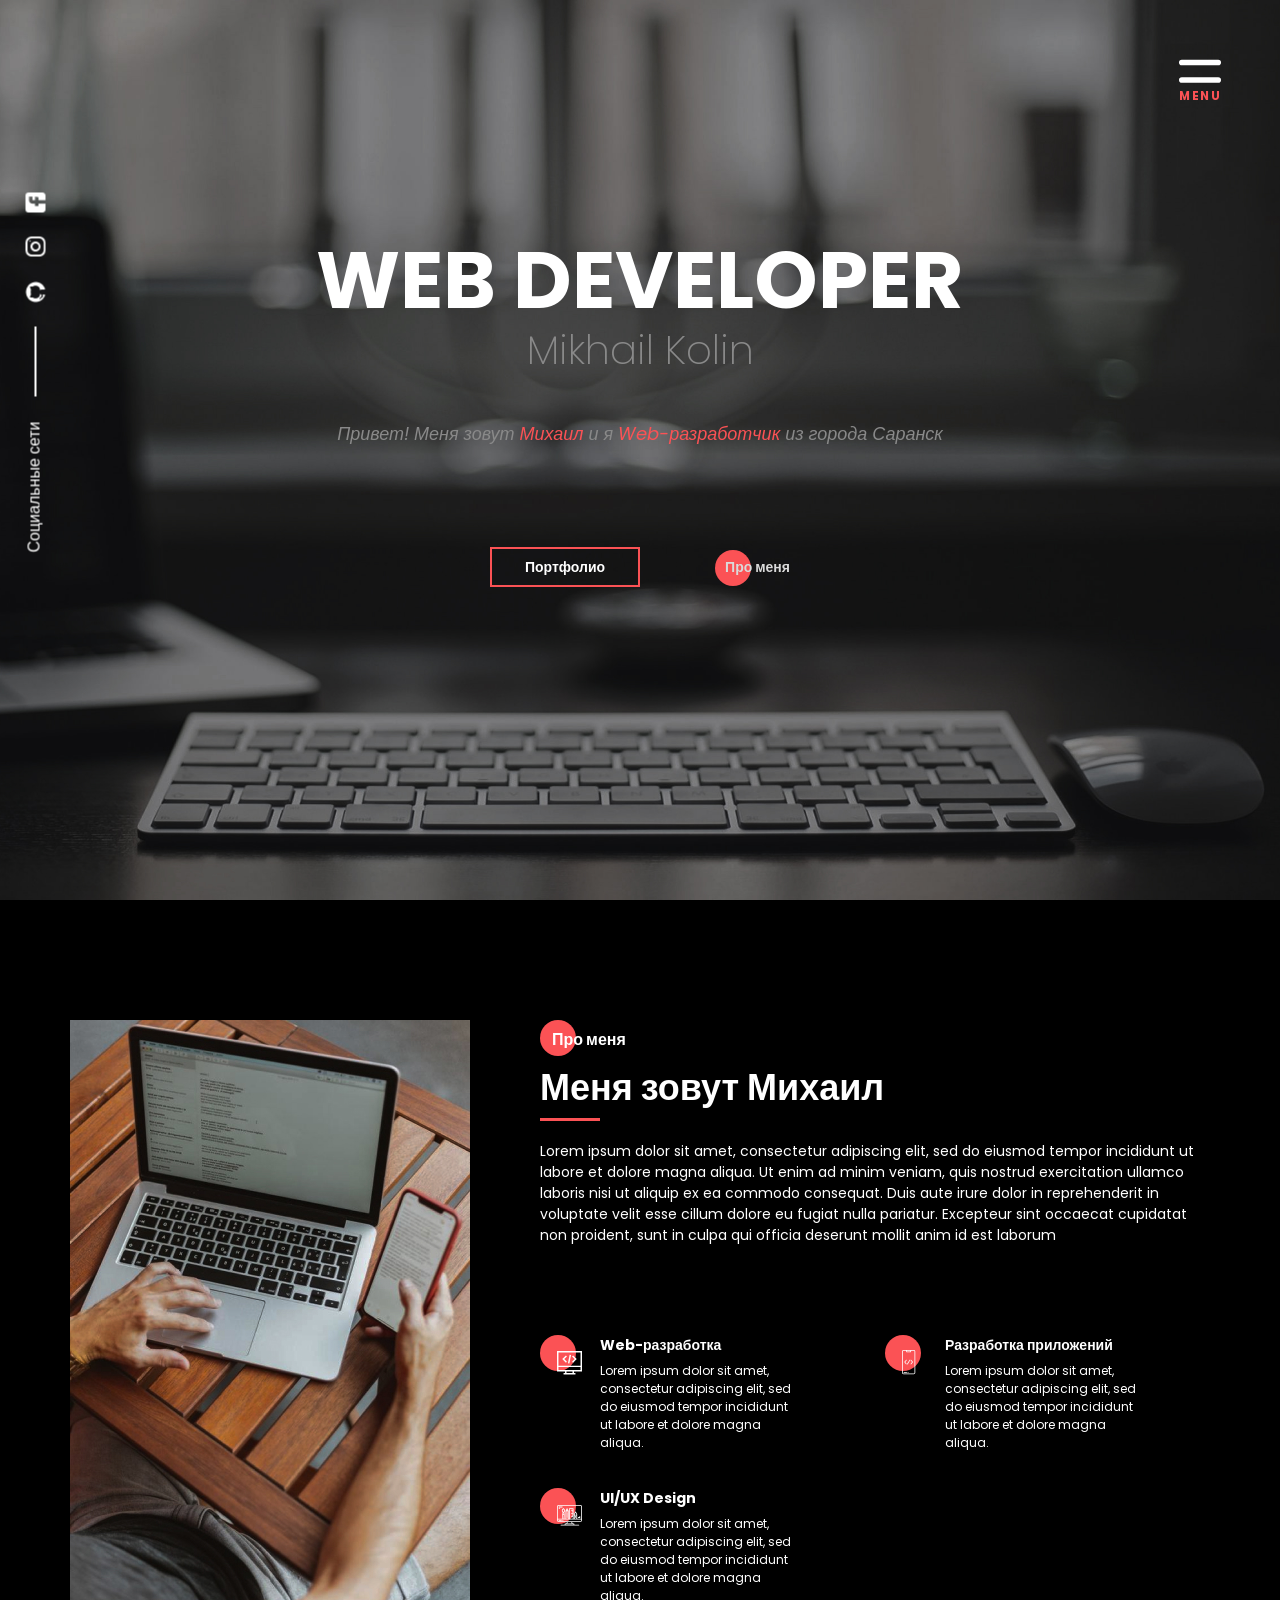
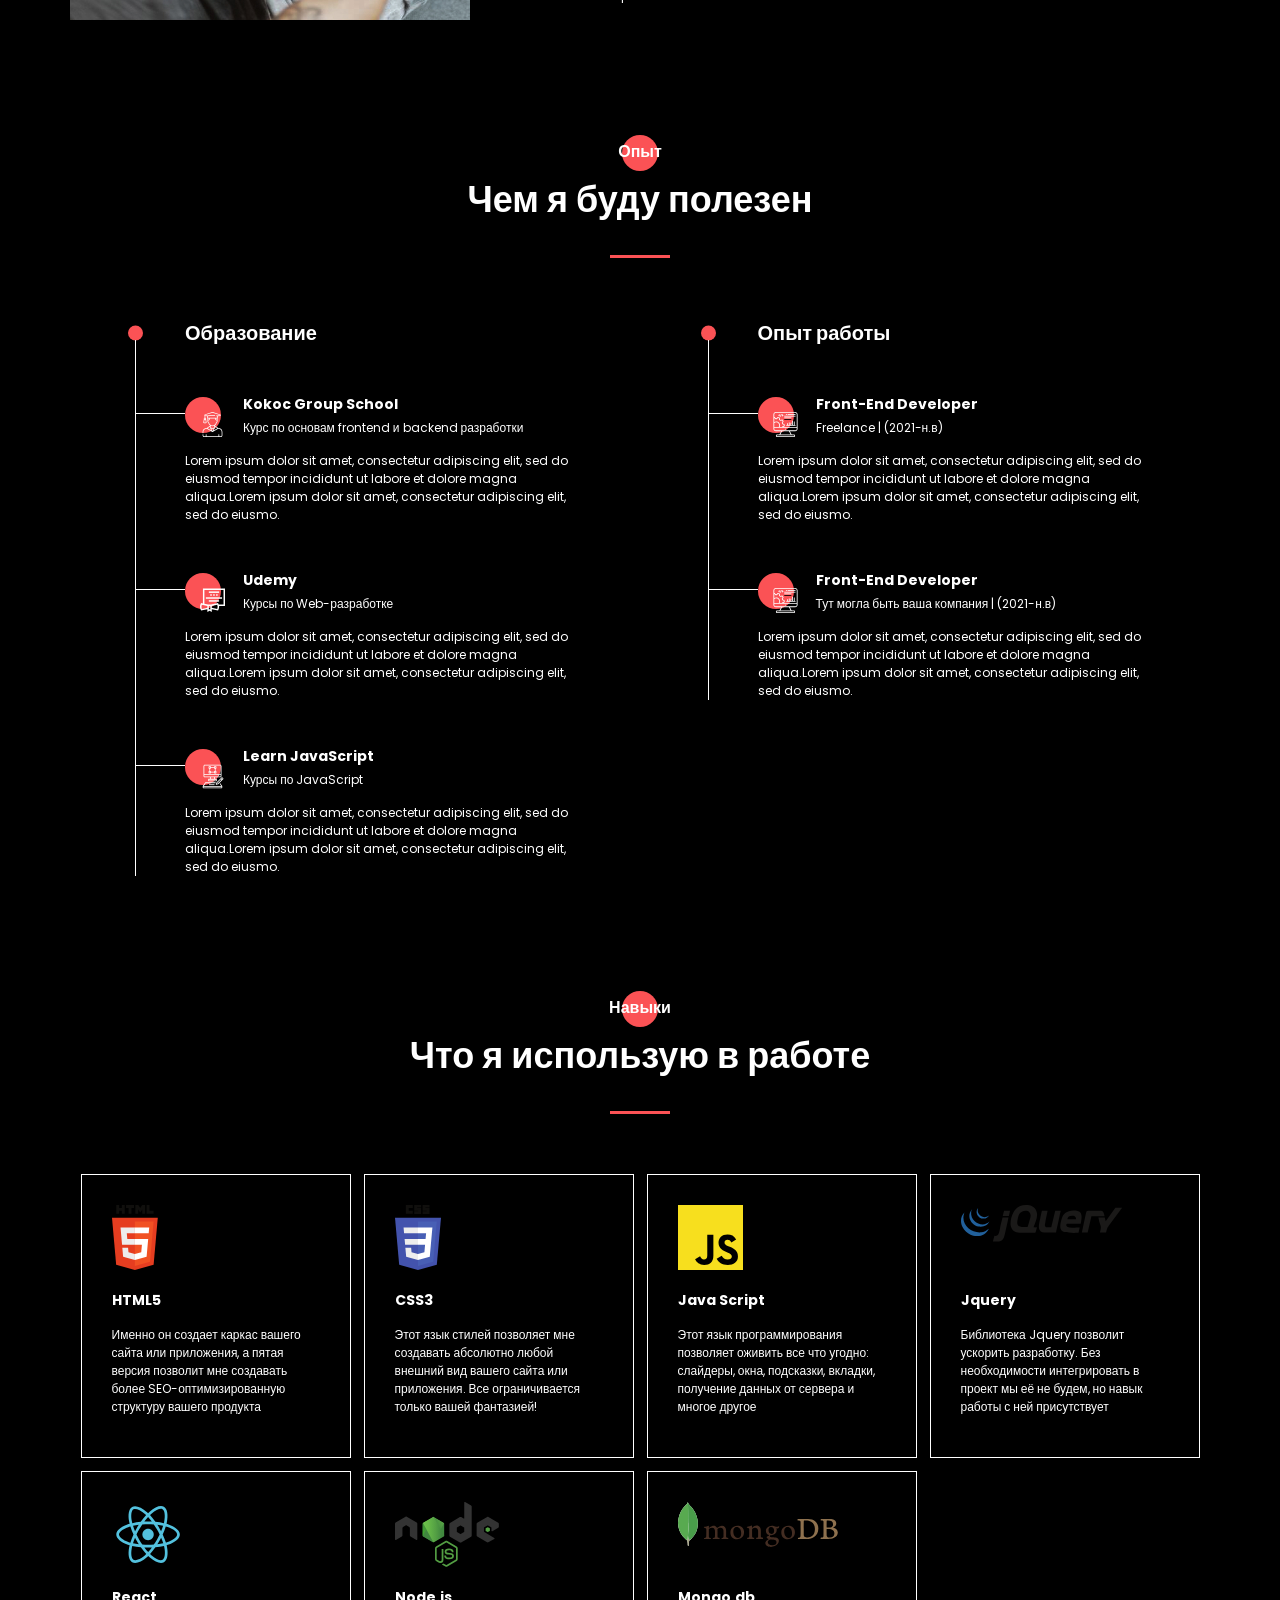
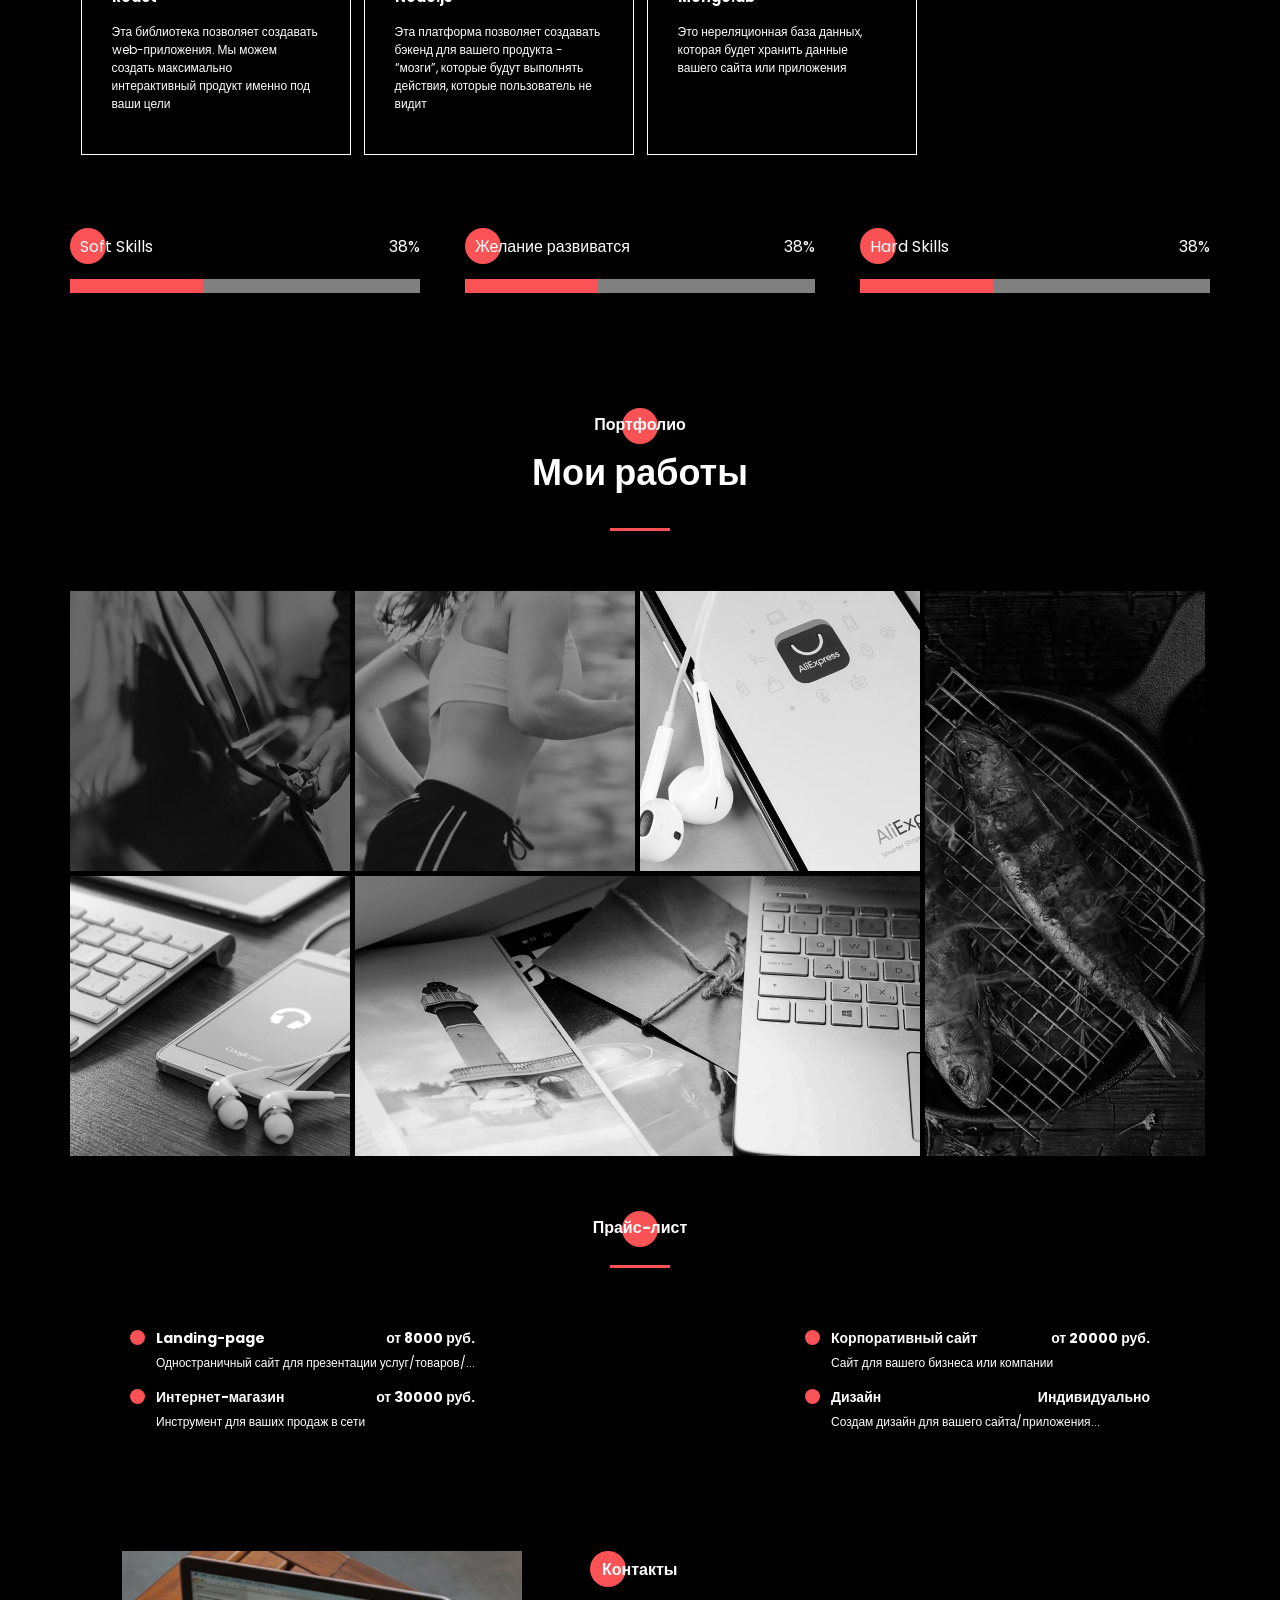
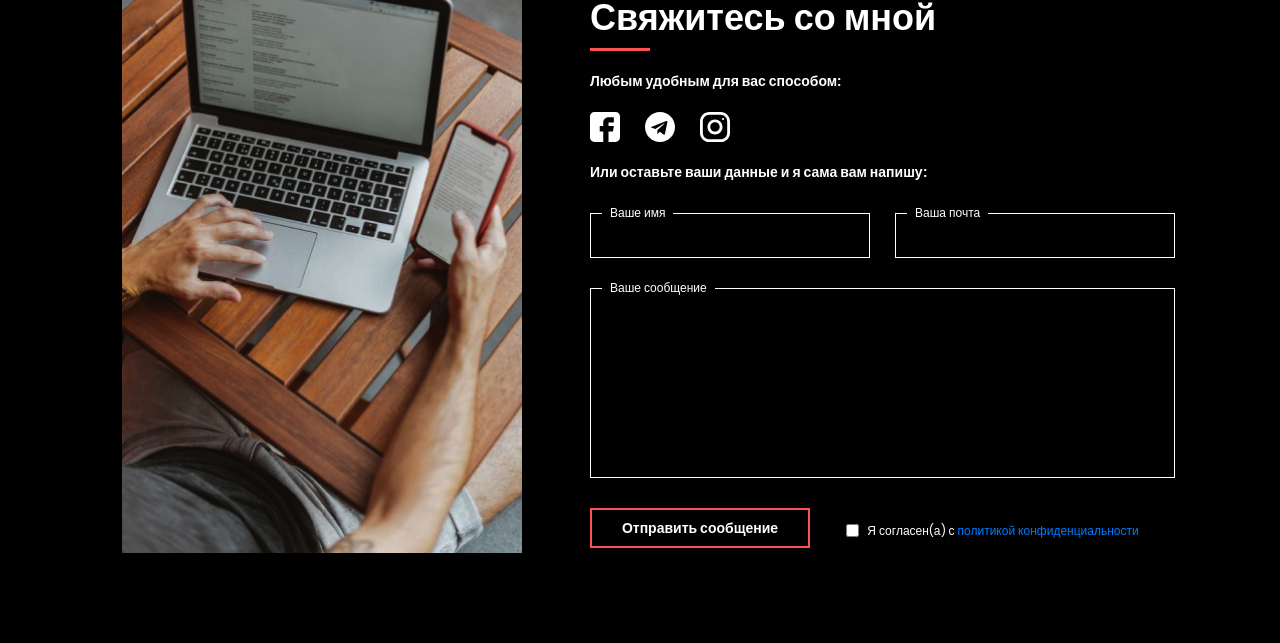
==== index.html @ 0ff0359b "Update index.html" ====
<!DOCTYPE html><html lang="ru"><head><meta charset="UTF-8"><meta name="viewport" content="width=device-width,initial-scale=1"><meta http-equiv="X-UA-Compatible" content="ie=edge"><title>Portfolio</title><meta name="title" content="Мое портфолио"><meta name="description" content="Здесь вы сможете ознакомиться с моими работами и узнать больше обо мне"><!-- Open Graph / Facebook --><meta property="og:type" content="website"><meta property="og:url" content="https://metatags.io/"><meta property="og:title" content="Мое портфолио"><meta property="og:description" content="Здесь вы сможете ознакомиться с моими работами и узнать больше обо мне"><meta property="og:image" content="https://metatags.io/assets/meta-tags-16a33a6a8531e519cc0936fbba0ad904e52d35f34a46c97a2c9f6f7dd7d336f2.png"><!-- Twitter --><meta property="twitter:card" content="summary_large_image"><meta property="twitter:url" content="https://metatags.io/"><meta property="twitter:title" content="Мое портфолио"><meta property="twitter:description" content="Здесь вы сможете ознакомиться с моими работами и узнать больше обо мне"><meta property="twitter:image" content="https://metatags.io/assets/meta-tags-16a33a6a8531e519cc0936fbba0ad904e52d35f34a46c97a2c9f6f7dd7d336f2.png"><!-- Favicon  --><link rel="apple-touch-icon" sizes="57x57" href="icons/favicon//apple-icon-57x57.png"><link rel="apple-touch-icon" sizes="60x60" href="icons/favicon//apple-icon-60x60.png"><link rel="apple-touch-icon" sizes="72x72" href="icons/favicon//apple-icon-72x72.png"><link rel="apple-touch-icon" sizes="76x76" href="icons/favicon//apple-icon-76x76.png"><link rel="apple-touch-icon" sizes="114x114" href="icons/favicon//apple-icon-114x114.png"><link rel="apple-touch-icon" sizes="120x120" href="icons/favicon//apple-icon-120x120.png"><link rel="apple-touch-icon" sizes="144x144" href="icons/favicon//apple-icon-144x144.png"><link rel="apple-touch-icon" sizes="152x152" href="icons/favicon//apple-icon-152x152.png"><link rel="apple-touch-icon" sizes="180x180" href="icons/favicon//apple-icon-180x180.png"><link rel="icon" type="image/png" sizes="192x192" href="icons/favicon//android-icon-192x192.png"><link rel="icon" type="image/png" sizes="32x32" href="icons/favicon//favicon-32x32.png"><link rel="icon" type="image/png" sizes="96x96" href="icons/favicon//favicon-96x96.png"><link rel="icon" type="image/png" sizes="16x16" href="icons/favicon//favicon-16x16.png"><link rel="manifest" href="icons/favicon//manifest.json"><meta name="msapplication-TileColor" content="#ffffff"><meta name="msapplication-TileImage" content="icons/favicon//ms-icon-144x144.png"><meta name="theme-color" content="#ffffff"><link rel="stylesheet" href="css/style.min.css"></head><body><aside class="sidepanel wow animate__animated animate__fadeIn"><div class="sidepanel__text">Социальные сети</div><div class="sidepanel__divider"></div><a target="_blank" href="https://github.com/mikloukho" class="sidepanel__link"><svg width="21" height="20" viewBox="0 0 21 20" fill="none" xmlns="http://www.w3.org/2000/svg"><path d="M10.5 0.499512C4.975 0.499512 0.5 4.86119 0.5 10.2406C0.5 14.5453 3.365 18.1957 7.3375 19.4827C7.8375 19.5744 8.02083 19.2729 8.02083 19.0143C8.02083 18.783 8.0125 18.1701 8.00833 17.358C5.22667 17.9454 4.64 16.0512 4.64 16.0512C4.185 14.9269 3.5275 14.6262 3.5275 14.6262C2.62167 14.0224 3.5975 14.0347 3.5975 14.0347C4.60167 14.1025 5.12917 15.0384 5.12917 15.0384C6.02083 16.5278 7.47 16.0975 8.04167 15.8488C8.13167 15.2185 8.38917 14.7898 8.675 14.5461C6.45417 14.3024 4.12 13.4648 4.12 9.73255C4.12 8.66939 4.5075 7.80036 5.14917 7.11885C5.03667 6.87268 4.69917 5.88221 5.23667 4.54067C5.23667 4.54067 6.07417 4.27963 7.98667 5.53939C8.78667 5.32296 9.63667 5.21557 10.4867 5.21062C11.3367 5.21557 12.1867 5.32296 12.9867 5.53939C14.8867 4.27963 15.7242 4.54067 15.7242 4.54067C16.2617 5.88221 15.9242 6.87268 15.8242 7.11885C16.4617 7.80036 16.8492 8.66939 16.8492 9.73255C16.8492 13.4747 14.5117 14.2983 12.2867 14.5378C12.6367 14.8303 12.9617 15.4275 12.9617 16.3403C12.9617 17.6439 12.9492 18.6913 12.9492 19.0077C12.9492 19.263 13.1242 19.5678 13.6367 19.4703C17.6375 18.1916 20.5 14.5386 20.5 10.2406C20.5 4.86119 16.0225 0.499512 10.5 0.499512Z" fill="#ffffff"/></svg> </a><a target="_blank" href="https://www.instagram.com/mikloukho/" class="sidepanel__link"><svg width="20" height="20" viewBox="0 0 20 20" fill="none" xmlns="http://www.w3.org/2000/svg"><path d="M13.75 0H6.25C2.79875 0 0 2.79875 0 6.25V13.75C0 17.2013 2.79875 20 6.25 20H13.75C17.2013 20 20 17.2013 20 13.75V6.25C20 2.79875 17.2013 0 13.75 0ZM18.125 13.75C18.125 16.1625 16.1625 18.125 13.75 18.125H6.25C3.8375 18.125 1.875 16.1625 1.875 13.75V6.25C1.875 3.8375 3.8375 1.875 6.25 1.875H13.75C16.1625 1.875 18.125 3.8375 18.125 6.25V13.75Z" fill="#ffffff"/><path d="M10 5C7.23875 5 5 7.23875 5 10C5 12.7613 7.23875 15 10 15C12.7613 15 15 12.7613 15 10C15 7.23875 12.7613 5 10 5ZM10 13.125C8.2775 13.125 6.875 11.7225 6.875 10C6.875 8.27625 8.2775 6.875 10 6.875C11.7225 6.875 13.125 8.27625 13.125 10C13.125 11.7225 11.7225 13.125 10 13.125Z" fill="#ffffff"/><path d="M15.375 5.29123C15.7429 5.29123 16.0412 4.99295 16.0412 4.62499C16.0412 4.25703 15.7429 3.95874 15.375 3.95874C15.007 3.95874 14.7087 4.25703 14.7087 4.62499C14.7087 4.99295 15.007 5.29123 15.375 5.29123Z" fill="#ffffff"/></svg> </a><a target="_blank" href="https://www.facebook.com/mikloukho/" class="sidepanel__link"><svg width="20" height="20" viewBox="0 0 20 20" fill="none" xmlns="http://www.w3.org/2000/svg"><path d="M17.0703 0H2.92969C1.31439 0 0 1.31439 0 2.92969V17.0703C0 18.6856 1.31439 20 2.92969 20H8.82812V12.9297H6.48438V9.41406H8.82812V7.03125C8.82812 5.09262 10.4051 3.51562 12.3438 3.51562H15.8984V7.03125H12.3438V9.41406H15.8984L15.3125 12.9297H12.3438V20H17.0703C18.6856 20 20 18.6856 20 17.0703V2.92969C20 1.31439 18.6856 0 17.0703 0Z" fill="#ffffff"/></svg></a></aside><aside class="menu"><div class="menu__block"><nav class="menu__list"><ul><li class="menu__item"><a href="#about" class="menu__link">ПРО МЕНЯ</a></li><li class="menu__item"><a href="#resume" class="menu__link">МОЙ ОПЫТ</a></li><li class="menu__item"><a href="#stack" class="menu__link">МОИ НАВЫКИ</a></li><li class="menu__item"><a href="#portfolio" class="menu__link">МОИ РАБОТЫ</a></li><li class="menu__item"><a href="#price" class="menu__link">ПРАЙС-ЛИСТ</a></li><li class="menu__item"><a href="#contacts" class="menu__link">КОНТАКТЫ</a></li></ul></nav><div class="menu__social"><a target="_blank" href="https://github.com/mikloukho"><svg width="20" height="19" viewBox="0 0 20 19" fill="none" xmlns="http://www.w3.org/2000/svg"><path d="M10 0C4.475 0 0 4.36167 0 9.74107C0 14.0457 2.865 17.6962 6.8375 18.9832C7.3375 19.0749 7.52083 18.7734 7.52083 18.5148C7.52083 18.2835 7.5125 17.6706 7.50833 16.8585C4.72667 17.4459 4.14 15.5517 4.14 15.5517C3.685 14.4274 3.0275 14.1267 3.0275 14.1267C2.12167 13.5228 3.0975 13.5352 3.0975 13.5352C4.10167 13.603 4.62917 14.5389 4.62917 14.5389C5.52083 16.0283 6.97 15.5979 7.54167 15.3493C7.63167 14.719 7.88917 14.2903 8.175 14.0466C5.95417 13.8029 3.62 12.9652 3.62 9.23304C3.62 8.16988 4.0075 7.30085 4.64917 6.61934C4.53667 6.37317 4.19917 5.3827 4.73667 4.04116C4.73667 4.04116 5.57417 3.78012 7.48667 5.03988C8.28667 4.82345 9.13667 4.71606 9.98667 4.7111C10.8367 4.71606 11.6867 4.82345 12.4867 5.03988C14.3867 3.78012 15.2242 4.04116 15.2242 4.04116C15.7617 5.3827 15.4242 6.37317 15.3242 6.61934C15.9617 7.30085 16.3492 8.16988 16.3492 9.23304C16.3492 12.9752 14.0117 13.7987 11.7867 14.0383C12.1367 14.3307 12.4617 14.928 12.4617 15.8408C12.4617 17.1444 12.4492 18.1918 12.4492 18.5082C12.4492 18.7635 12.6242 19.0683 13.1367 18.9708C17.1375 17.692 20 14.0391 20 9.74107C20 4.36167 15.5225 0 10 0Z" fill="#fff"/></svg> </a><a target="_blank" href="https://www.instagram.com/mikloukho/"><svg width="20" height="20" viewBox="0 0 20 20" fill="none" xmlns="http://www.w3.org/2000/svg"><path d="M13.7495 0L6.24951 0C2.79826 0 -0.000488281 2.79875 -0.000488281 6.25L-0.000488281 13.75C-0.000488281 17.2013 2.79826 20 6.24951 20L13.7495 20C17.2008 20 19.9995 17.2013 19.9995 13.75L19.9995 6.25C19.9995 2.79875 17.2008 0 13.7495 0ZM18.1245 13.75C18.1245 16.1625 16.162 18.125 13.7495 18.125L6.24951 18.125C3.83701 18.125 1.87451 16.1625 1.87451 13.75L1.87451 6.25C1.87451 3.8375 3.83701 1.875 6.24951 1.875L13.7495 1.875C16.162 1.875 18.1245 3.8375 18.1245 6.25L18.1245 13.75Z" fill="#fff"/><path d="M9.99951 5C7.23826 5 4.99951 7.23875 4.99951 10C4.99951 12.7613 7.23826 15 9.99951 15C12.7608 15 14.9995 12.7613 14.9995 10C14.9995 7.23875 12.7608 5 9.99951 5ZM9.99951 13.125C8.27701 13.125 6.87451 11.7225 6.87451 10C6.87451 8.27625 8.27701 6.875 9.99951 6.875C11.722 6.875 13.1245 8.27625 13.1245 10C13.1245 11.7225 11.722 13.125 9.99951 13.125Z" fill="#fff"/><path d="M15.3745 5.29123C15.7425 5.29123 16.0408 4.99295 16.0408 4.62499C16.0408 4.25703 15.7425 3.95874 15.3745 3.95874C15.0065 3.95874 14.7083 4.25703 14.7083 4.62499C14.7083 4.99295 15.0065 5.29123 15.3745 5.29123Z" fill="#fff"/></svg> </a><a target="_blank" href="https://www.facebook.com/mikloukho/"><svg width="20" height="20" viewBox="0 0 20 20" fill="none" xmlns="http://www.w3.org/2000/svg"><path d="M17.0698 0L2.9292 0C1.3139 0 -0.000488281 1.31439 -0.000488281 2.92969L-0.000488281 17.0703C-0.000488281 18.6856 1.3139 20 2.9292 20L8.82764 20L8.82764 12.9297L6.48389 12.9297L6.48389 9.41406L8.82764 9.41406L8.82764 7.03125C8.82764 5.09262 10.4046 3.51563 12.3433 3.51563L15.8979 3.51563L15.8979 7.03125L12.3433 7.03125L12.3433 9.41406L15.8979 9.41406L15.312 12.9297L12.3433 12.9297L12.3433 20L17.0698 20C18.6851 20 19.9995 18.6856 19.9995 17.0703L19.9995 2.92969C19.9995 1.31439 18.6851 0 17.0698 0Z" fill="#fff"/></svg></a></div></div><div class="menu__overlay"></div></aside><section class="intro"><div class="hamburger wow animate__animated animate__fadeIn"><div id="menu-btn"><span class="icon"></span> <span class="text">MENU</span></div></div><div class="container wow animate__animated animate__fadeIn"><h1 class="title title--fz80">WEB DEVELOPER</h1><h2 class="title title--fz40 intro__subtitle">Mikhail Kolin</h2><div class="intro__descr">Привет! Меня зовут <span>Михаил</span> и я <span>Web-разработчик</span> из города Саранск</div><div class="intro__buttons"><a href="#portfolio" class="intro__link btn">Портфолио</a> <a href="#about" class="intro__link link">Про меня</a></div></div></section><section id="about" class="about"><div class="container"><div class="about__wrapper"><div class="about__photo wow animate__animated animate__fadeInLeft"><img src="./img/main_photo.jpg" alt="photo"></div><div class="about__descr wow animate__animated animate__fadeInRight"><h2 class="title title--fz16 about__title">Про меня</h2><div class="title about__subtitle">Меня зовут Михаил</div><div class="divider"></div><p class="about__text">Lorem ipsum dolor sit amet, consectetur adipiscing elit, sed do eiusmod tempor incididunt ut labore et dolore magna aliqua. Ut enim ad minim veniam, quis nostrud exercitation ullamco laboris nisi ut aliquip ex ea commodo consequat. Duis aute irure dolor in reprehenderit in voluptate velit esse cillum dolore eu fugiat nulla pariatur. Excepteur sint occaecat cupidatat non proident, sunt in culpa qui officia deserunt mollit anim id est laborum</p></div><div class="about__skills wow animate__animated animate__fadeInRight"><div class="about__skills-item"><div class="about__skills-circle"><img src="./icons/about_me/web_development.svg" alt="web-dev"></div><div><div class="title title--fz14">Web-разработка</div><p class="about__skills-text">Lorem ipsum dolor sit amet, consectetur adipiscing elit, sed do eiusmod tempor incididunt ut labore et dolore magna aliqua.</p></div></div><div class="about__skills-item"><div class="about__skills-circle"><img src="./icons/about_me/mobile_dev.svg" alt="mobile-dev"></div><div><div class="title title--fz14">Разработка приложений</div><p class="about__skills-text">Lorem ipsum dolor sit amet, consectetur adipiscing elit, sed do eiusmod tempor incididunt ut labore et dolore magna aliqua.</p></div></div><div class="about__skills-item"><div class="about__skills-circle"><img src="./icons/about_me/design.svg" alt="design"></div><div><div class="title title--fz14">UI/UX Design</div><p class="about__skills-text">Lorem ipsum dolor sit amet, consectetur adipiscing elit, sed do eiusmod tempor incididunt ut labore et dolore magna aliqua.</p></div></div></div></div></div></section><section id="resume" class="resume"><div class="container"><h2 class="title title--fz16 title__section-title wow animate__animated animate__fadeInDown">Опыт</h2><div class="title title__section-subtitle wow animate__animated animate__fadeInDown">Чем я буду полезен</div><div class="divider wow animate__animated animate__fadeInDown"></div><div class="resume__wrapper"><div class="resume__row wow animate__animated animate__fadeInLeft"><h3 class="title title--fz20 resume__row-title">Образование</h3><ul class="resume__list"><li class="resume__unit"><div class="resume__item"><div class="resume__item-head"><div class="resume__item-icon"><img src="./icons/experience/university.svg" alt="university"></div><h4 class="title title--fz14">Kokoc Group School</h4><div class="resume__item-text">Курс по основам frontend и backend разработки</div></div><p class="resume__item-descr">Lorem ipsum dolor sit amet, consectetur adipiscing elit, sed do eiusmod tempor incididunt ut labore et dolore magna aliqua.Lorem ipsum dolor sit amet, consectetur adipiscing elit, sed do eiusmo.</p></div></li><li class="resume__unit"><div class="resume__item"><div class="resume__item-head"><div class="resume__item-icon"><img src="./icons/experience/courses.svg" alt="diplom"></div><h4 class="title title--fz14">Udemy</h4><div class="resume__item-text">Курсы по Web-разработке</div></div><p class="resume__item-descr">Lorem ipsum dolor sit amet, consectetur adipiscing elit, sed do eiusmod tempor incididunt ut labore et dolore magna aliqua.Lorem ipsum dolor sit amet, consectetur adipiscing elit, sed do eiusmo.</p></div></li><li class="resume__unit"><div class="resume__item"><div class="resume__item-head"><div class="resume__item-icon"><img src="./icons/experience/designer.svg" alt="pc"></div><h4 class="title title--fz14">Learn JavaScript</h4><div class="resume__item-text">Курсы по JavaScript</div></div><p class="resume__item-descr">Lorem ipsum dolor sit amet, consectetur adipiscing elit, sed do eiusmod tempor incididunt ut labore et dolore magna aliqua.Lorem ipsum dolor sit amet, consectetur adipiscing elit, sed do eiusmo.</p></div></li></ul></div><div class="resume__row wow animate__animated animate__fadeInRight"><h3 class="title title--fz20 resume__row-title">Опыт работы</h3><ul class="resume__list"><li class="resume__unit"><div class="resume__item"><div class="resume__item-head"><div class="resume__item-icon"><img src="./icons/experience/developer.svg" alt="developer"></div><h4 class="title title--fz14">Front-End Developer</h4><div class="resume__item-text">Freelance | (2021-н.в)</div></div><p class="resume__item-descr">Lorem ipsum dolor sit amet, consectetur adipiscing elit, sed do eiusmod tempor incididunt ut labore et dolore magna aliqua.Lorem ipsum dolor sit amet, consectetur adipiscing elit, sed do eiusmo.</p></div></li><li class="resume__unit"><div class="resume__item"><div class="resume__item-head"><div class="resume__item-icon"><img src="./icons/experience/developer.svg" alt="developer"></div><h4 class="title title--fz14">Front-End Developer</h4><div class="resume__item-text">Тут могла быть ваша компания | (2021-н.в)</div></div><p class="resume__item-descr">Lorem ipsum dolor sit amet, consectetur adipiscing elit, sed do eiusmod tempor incididunt ut labore et dolore magna aliqua.Lorem ipsum dolor sit amet, consectetur adipiscing elit, sed do eiusmo.</p></div></li></ul></div></div></div></section><section id="stack" class="stack"><div class="container"><h2 class="title title--fz16 title__section-title wow animate__animated animate__fadeInDown">Навыки</h2><div class="title title__section-subtitle wow animate__animated animate__fadeInDown">Что я использую в работе</div><div class="divider wow animate__animated animate__fadeInDown"></div><div class="stack__wrapper wow animate__animated animate__fadeInUp"><div class="stack__item"><div class="stack__img"><img src="./icons/skills/html5.svg" alt="" class="stack__pic"></div><h3 class="title title--fz14 stack__name">HTML5</h3><p class="stack__descr">Именно он создает каркас вашего сайта или приложения, а пятая версия позволит мне создавать более SEO-оптимизированную структуру вашего продукта</p></div><div class="stack__item"><div class="stack__img"><img src="./icons/skills/css3.svg" alt="" class="stack__pic"></div><h3 class="title title--fz14 stack__name">CSS3</h3><p class="stack__descr">Этот язык стилей позволяет мне создавать абсолютно любой внешний вид вашего сайта или приложения. Все ограничивается только вашей фантазией!</p></div><div class="stack__item"><div class="stack__img"><img src="./icons/skills/js.svg" alt="" class="stack__pic"></div><h3 class="title title--fz14 stack__name">Java Script</h3><p class="stack__descr">Этот язык программирования позволяет оживить все что угодно: слайдеры, окна, подсказки, вкладки, получение данных от сервера и многое другое</p></div><div class="stack__item"><div class="stack__img"><img src="./icons/skills/jquery.svg" alt="" class="stack__pic"></div><h3 class="title title--fz14 stack__name">Jquery</h3><p class="stack__descr">Библиотека Jquery позволит ускорить разработку. Без необходимости интегрировать в проект мы её не будем, но навык работы с ней присутствует</p></div><div class="stack__item"><div class="stack__img"><img src="./icons/skills/react.svg" alt="" class="stack__pic"></div><h3 class="title title--fz14 stack__name">React</h3><p class="stack__descr">Эта библиотека позволяет создавать web-приложения. Мы можем создать максимально интерактивный продукт именно под ваши цели</p></div><div class="stack__item"><div class="stack__img"><img src="./icons/skills/node.js.svg" alt="" class="stack__pic"></div><h3 class="title title--fz14 stack__name">Node.js</h3><p class="stack__descr">Эта платформа позволяет создавать бэкенд для вашего продукта - “мозги”, которые будут выполнять действия, которые пользователь не видит</p></div><div class="stack__item"><div class="stack__img"><img src="./icons/skills/mongo.db.svg" alt="" class="stack__pic"></div><h3 class="title title--fz14 stack__name">Mongo.db</h3><p class="stack__descr">Это нереляционная база данных, которая будет хранить данные вашего сайта или приложения</p></div></div><div class="stack__raiting wow animate__animated animate__fadeIn"><div class="stack__raiting-item"><div class="stack__raiting-name">Soft Skills</div><div class="stack__raiting-val" data-procent="80"></div><div class="stack__raiting-level"><div class="stack__raiting-progress"></div></div></div><div class="stack__raiting-item"><div class="stack__raiting-name">Желание развиватся</div><div class="stack__raiting-val" data-procent="100"></div><div class="stack__raiting-level"><div class="stack__raiting-progress"></div></div></div><div class="stack__raiting-item"><div class="stack__raiting-name">Hard Skills</div><div class="stack__raiting-val" data-procent="51"></div><div class="stack__raiting-level"><div class="stack__raiting-progress"></div></div></div></div></div></section><section id="portfolio" class="portfolio"><div class="container"><h2 class="title title--fz16 title__section-title wow animate__animated animate__fadeInDown">Портфолио</h2><div class="title title__section-subtitle wow animate__animated animate__fadeInDown">Мои работы</div><div class="divider wow animate__animated animate__fadeInDown"></div><div class="portfolio__wrapper wow animate__animated animate__fadeInUp"><a href="./works/Uber" target="_blank" class="portfolio__item"><img src="./img/works/uber.jpg" alt="uber" class="portfolio__pic"> </a><a href="./works/pulse" target="_blank" class="portfolio__item"><img src="./img/works/pulse.jpg" alt="pulse" class="portfolio__pic"> </a><a href="./works/provodnik" target="_blank" class="portfolio__item"><img src="./img/works/ali.jpg" alt="bread" class="portfolio__pic"> </a><a href="./works/Hungry" target="_blank" class="portfolio__item"><img src="./img/works/hunger.jpg" alt="plans" class="portfolio__pic"> </a><a href="#" target="_blank" class="portfolio__item"><img src="./img/works/ipad.jpg" alt="ipad" class="portfolio__pic"> </a><a href="#" target="_blank" class="portfolio__item"><img src="./img/works/mac.jpg" alt="mac" class="portfolio__pic"></a></div></div></section><section id="price" class="price"><div class="container"><h2 class="title title--fz16 title__section-title wow animate__animated animate__fadeInDown">Прайс-лист</h2><div class="divider wow animate__animated animate__fadeInDown"></div><div class="price__wrapper wow animate__animated animate__fadeInUp"><div class="price__item"><div class="price__name">Landing-page</div><div class="price__val">от 8000 руб.</div><div class="price__descr">Одностраничный сайт для презентации услуг/товаров/...</div></div><div class="price__item"><div class="price__name">Корпоративный сайт</div><div class="price__val">от 20000 руб.</div><div class="price__descr">Сайт для вашего бизнеса или компании</div></div><div class="price__item"><div class="price__name">Интернет-магазин</div><div class="price__val">от 30000 руб.</div><div class="price__descr">Инструмент для ваших продаж в сети</div></div><div class="price__item"><div class="price__name">Дизайн</div><div class="price__val">Индивидуально</div><div class="price__descr">Создам дизайн для вашего сайта/приложения...</div></div></div></div></section><section id="contacts" class="contacts"><div class="container"><div class="contacts__wrapper"><div class="contacts__photo wow animate__animated animate__fadeInLeft"><img src="./img/main_photo.jpg" alt="photo" class="contacts__pic"></div><div class="contacts__content wow animate__animated animate__fadeInRight"><h2 class="title title--fz16 contacts__title">Контакты</h2><div class="title contacts__subtitle">Свяжитесь со мной</div><div class="divider"></div><div class="title title--fz14 contacts__text">Любым удобным для вас способом:</div><div class="contacts__social"><a target="_blank" href="https://www.facebook.com/mikloukho/" class="contacts__link"><img src="./icons/social/facebook.svg" alt="Facebook"></a><a href="t.me/mikloukho" class="contacts__link"><img src="./icons/social/telegram.svg" alt="Telegram"></a><a target="_blank" href="https://www.instagram.com/mikloukho/" class="contacts__link"><img src="./icons/social/instagram.svg" alt="Instagram"></a></div><div class="title title--fz14 contacts__text">Или оставьте ваши данные и я сама вам напишу:</div><form action="#" class="contacts__form"><label for="name" class="contacts__input"><span class="contacts__descr">Ваше имя</span> <input required autocomplete="off" id="name" name="name" type="text"></label> <label for="email" class="contacts__input"><span class="contacts__descr">Ваша почта</span> <input required autocomplete="off" id="email" name="email" type="email"></label> <label for="message" class="contacts__input"><span class="contacts__descr">Ваше сообщение</span> <textarea autocomplete="off" id="message" name="message"></textarea></label><div class="contacts__triggers"><button class="btn btn--long">Отправить сообщение</button><div class="contacts__policy"><label for="checkbox"><input required id="checkbox" name="checkbox" type="checkbox"> <span>Я согласен(а) с <a href="./policy.html">политикой конфиденциальности</a></span></label></div></div></form></div></div></div></section><script src="js/wow.min.js"></script><script src="js/script.js"></script></body></html>
---- css/style.min.css ----
@charset "UTF-8";/*!
 * Bootstrap Reboot v4.3.1 (https://getbootstrap.com/)
 * Copyright 2011-2019 The Bootstrap Authors
 * Copyright 2011-2019 Twitter, Inc.
 * Licensed under MIT (https://github.com/twbs/bootstrap/blob/master/LICENSE)
 * Forked from Normalize.css, licensed MIT (https://github.com/necolas/normalize.css/blob/master/LICENSE.md)
 */@import url(https://fonts.googleapis.com/css2?family=Poppins:wght@100;500;700&display=swap);/*!
 * animate.css - https://animate.style/
 * Version - 4.1.1
 * Licensed under the MIT license - https://opensource.org/licenses/MIT
 *
 * Copyright (c) 2021 Animate.css
 */:root{--animate-duration:1s;--animate-delay:1s;--animate-repeat:1}.animate__animated{-webkit-animation-duration:1s;animation-duration:1s;-webkit-animation-duration:var(--animate-duration);animation-duration:var(--animate-duration);-webkit-animation-fill-mode:both;animation-fill-mode:both}.animate__animated.animate__infinite{-webkit-animation-iteration-count:infinite;animation-iteration-count:infinite}.animate__animated.animate__repeat-1{-webkit-animation-iteration-count:1;animation-iteration-count:1;-webkit-animation-iteration-count:var(--animate-repeat);animation-iteration-count:var(--animate-repeat)}.animate__animated.animate__repeat-2{-webkit-animation-iteration-count:calc(1 * 2);animation-iteration-count:calc(1 * 2);-webkit-animation-iteration-count:calc(var(--animate-repeat) * 2);animation-iteration-count:calc(var(--animate-repeat) * 2)}.animate__animated.animate__repeat-3{-webkit-animation-iteration-count:calc(1 * 3);animation-iteration-count:calc(1 * 3);-webkit-animation-iteration-count:calc(var(--animate-repeat) * 3);animation-iteration-count:calc(var(--animate-repeat) * 3)}.animate__animated.animate__delay-1s{-webkit-animation-delay:1s;animation-delay:1s;-webkit-animation-delay:var(--animate-delay);animation-delay:var(--animate-delay)}.animate__animated.animate__delay-2s{-webkit-animation-delay:calc(1s * 2);animation-delay:calc(1s * 2);-webkit-animation-delay:calc(var(--animate-delay) * 2);animation-delay:calc(var(--animate-delay) * 2)}.animate__animated.animate__delay-3s{-webkit-animation-delay:calc(1s * 3);animation-delay:calc(1s * 3);-webkit-animation-delay:calc(var(--animate-delay) * 3);animation-delay:calc(var(--animate-delay) * 3)}.animate__animated.animate__delay-4s{-webkit-animation-delay:calc(1s * 4);animation-delay:calc(1s * 4);-webkit-animation-delay:calc(var(--animate-delay) * 4);animation-delay:calc(var(--animate-delay) * 4)}.animate__animated.animate__delay-5s{-webkit-animation-delay:calc(1s * 5);animation-delay:calc(1s * 5);-webkit-animation-delay:calc(var(--animate-delay) * 5);animation-delay:calc(var(--animate-delay) * 5)}.animate__animated.animate__faster{-webkit-animation-duration:calc(1s / 2);animation-duration:calc(1s / 2);-webkit-animation-duration:calc(var(--animate-duration)/ 2);animation-duration:calc(var(--animate-duration)/ 2)}.animate__animated.animate__fast{-webkit-animation-duration:calc(1s * .8);animation-duration:calc(1s * .8);-webkit-animation-duration:calc(var(--animate-duration) * .8);animation-duration:calc(var(--animate-duration) * .8)}.animate__animated.animate__slow{-webkit-animation-duration:calc(1s * 2);animation-duration:calc(1s * 2);-webkit-animation-duration:calc(var(--animate-duration) * 2);animation-duration:calc(var(--animate-duration) * 2)}.animate__animated.animate__slower{-webkit-animation-duration:calc(1s * 3);animation-duration:calc(1s * 3);-webkit-animation-duration:calc(var(--animate-duration) * 3);animation-duration:calc(var(--animate-duration) * 3)}@media print,(prefers-reduced-motion:reduce){.animate__animated{-webkit-animation-duration:1ms!important;animation-duration:1ms!important;-webkit-transition-duration:1ms!important;transition-duration:1ms!important;-webkit-animation-iteration-count:1!important;animation-iteration-count:1!important}.animate__animated[class*=Out]{opacity:0}}@-webkit-keyframes bounce{20%,53%,from,to{-webkit-animation-timing-function:cubic-bezier(.215,.61,.355,1);animation-timing-function:cubic-bezier(.215,.61,.355,1);-webkit-transform:translate3d(0,0,0);transform:translate3d(0,0,0)}40%,43%{-webkit-animation-timing-function:cubic-bezier(.755,.05,.855,.06);animation-timing-function:cubic-bezier(.755,.05,.855,.06);-webkit-transform:translate3d(0,-30px,0) scaleY(1.1);transform:translate3d(0,-30px,0) scaleY(1.1)}70%{-webkit-animation-timing-function:cubic-bezier(.755,.05,.855,.06);animation-timing-function:cubic-bezier(.755,.05,.855,.06);-webkit-transform:translate3d(0,-15px,0) scaleY(1.05);transform:translate3d(0,-15px,0) scaleY(1.05)}80%{-webkit-transition-timing-function:cubic-bezier(.215,.61,.355,1);transition-timing-function:cubic-bezier(.215,.61,.355,1);-webkit-transform:translate3d(0,0,0) scaleY(.95);transform:translate3d(0,0,0) scaleY(.95)}90%{-webkit-transform:translate3d(0,-4px,0) scaleY(1.02);transform:translate3d(0,-4px,0) scaleY(1.02)}}@keyframes bounce{20%,53%,from,to{-webkit-animation-timing-function:cubic-bezier(.215,.61,.355,1);animation-timing-function:cubic-bezier(.215,.61,.355,1);-webkit-transform:translate3d(0,0,0);transform:translate3d(0,0,0)}40%,43%{-webkit-animation-timing-function:cubic-bezier(.755,.05,.855,.06);animation-timing-function:cubic-bezier(.755,.05,.855,.06);-webkit-transform:translate3d(0,-30px,0) scaleY(1.1);transform:translate3d(0,-30px,0) scaleY(1.1)}70%{-webkit-animation-timing-function:cubic-bezier(.755,.05,.855,.06);animation-timing-function:cubic-bezier(.755,.05,.855,.06);-webkit-transform:translate3d(0,-15px,0) scaleY(1.05);transform:translate3d(0,-15px,0) scaleY(1.05)}80%{-webkit-transition-timing-function:cubic-bezier(.215,.61,.355,1);transition-timing-function:cubic-bezier(.215,.61,.355,1);-webkit-transform:translate3d(0,0,0) scaleY(.95);transform:translate3d(0,0,0) scaleY(.95)}90%{-webkit-transform:translate3d(0,-4px,0) scaleY(1.02);transform:translate3d(0,-4px,0) scaleY(1.02)}}.animate__bounce{-webkit-animation-name:bounce;animation-name:bounce;-webkit-transform-origin:center bottom;transform-origin:center bottom}@-webkit-keyframes flash{50%,from,to{opacity:1}25%,75%{opacity:0}}@keyframes flash{50%,from,to{opacity:1}25%,75%{opacity:0}}.animate__flash{-webkit-animation-name:flash;animation-name:flash}@-webkit-keyframes pulse{from{-webkit-transform:scale3d(1,1,1);transform:scale3d(1,1,1)}50%{-webkit-transform:scale3d(1.05,1.05,1.05);transform:scale3d(1.05,1.05,1.05)}to{-webkit-transform:scale3d(1,1,1);transform:scale3d(1,1,1)}}@keyframes pulse{from{-webkit-transform:scale3d(1,1,1);transform:scale3d(1,1,1)}50%{-webkit-transform:scale3d(1.05,1.05,1.05);transform:scale3d(1.05,1.05,1.05)}to{-webkit-transform:scale3d(1,1,1);transform:scale3d(1,1,1)}}.animate__pulse{-webkit-animation-name:pulse;animation-name:pulse;-webkit-animation-timing-function:ease-in-out;animation-timing-function:ease-in-out}@-webkit-keyframes rubberBand{from{-webkit-transform:scale3d(1,1,1);transform:scale3d(1,1,1)}30%{-webkit-transform:scale3d(1.25,.75,1);transform:scale3d(1.25,.75,1)}40%{-webkit-transform:scale3d(.75,1.25,1);transform:scale3d(.75,1.25,1)}50%{-webkit-transform:scale3d(1.15,.85,1);transform:scale3d(1.15,.85,1)}65%{-webkit-transform:scale3d(.95,1.05,1);transform:scale3d(.95,1.05,1)}75%{-webkit-transform:scale3d(1.05,.95,1);transform:scale3d(1.05,.95,1)}to{-webkit-transform:scale3d(1,1,1);transform:scale3d(1,1,1)}}@keyframes rubberBand{from{-webkit-transform:scale3d(1,1,1);transform:scale3d(1,1,1)}30%{-webkit-transform:scale3d(1.25,.75,1);transform:scale3d(1.25,.75,1)}40%{-webkit-transform:scale3d(.75,1.25,1);transform:scale3d(.75,1.25,1)}50%{-webkit-transform:scale3d(1.15,.85,1);transform:scale3d(1.15,.85,1)}65%{-webkit-transform:scale3d(.95,1.05,1);transform:scale3d(.95,1.05,1)}75%{-webkit-transform:scale3d(1.05,.95,1);transform:scale3d(1.05,.95,1)}to{-webkit-transform:scale3d(1,1,1);transform:scale3d(1,1,1)}}.animate__rubberBand{-webkit-animation-name:rubberBand;animation-name:rubberBand}@-webkit-keyframes shakeX{from,to{-webkit-transform:translate3d(0,0,0);transform:translate3d(0,0,0)}10%,30%,50%,70%,90%{-webkit-transform:translate3d(-10px,0,0);transform:translate3d(-10px,0,0)}20%,40%,60%,80%{-webkit-transform:translate3d(10px,0,0);transform:translate3d(10px,0,0)}}@keyframes shakeX{from,to{-webkit-transform:translate3d(0,0,0);transform:translate3d(0,0,0)}10%,30%,50%,70%,90%{-webkit-transform:translate3d(-10px,0,0);transform:translate3d(-10px,0,0)}20%,40%,60%,80%{-webkit-transform:translate3d(10px,0,0);transform:translate3d(10px,0,0)}}.animate__shakeX{-webkit-animation-name:shakeX;animation-name:shakeX}@-webkit-keyframes shakeY{from,to{-webkit-transform:translate3d(0,0,0);transform:translate3d(0,0,0)}10%,30%,50%,70%,90%{-webkit-transform:translate3d(0,-10px,0);transform:translate3d(0,-10px,0)}20%,40%,60%,80%{-webkit-transform:translate3d(0,10px,0);transform:translate3d(0,10px,0)}}@keyframes shakeY{from,to{-webkit-transform:translate3d(0,0,0);transform:translate3d(0,0,0)}10%,30%,50%,70%,90%{-webkit-transform:translate3d(0,-10px,0);transform:translate3d(0,-10px,0)}20%,40%,60%,80%{-webkit-transform:translate3d(0,10px,0);transform:translate3d(0,10px,0)}}.animate__shakeY{-webkit-animation-name:shakeY;animation-name:shakeY}@-webkit-keyframes headShake{0%{-webkit-transform:translateX(0);transform:translateX(0)}6.5%{-webkit-transform:translateX(-6px) rotateY(-9deg);transform:translateX(-6px) rotateY(-9deg)}18.5%{-webkit-transform:translateX(5px) rotateY(7deg);transform:translateX(5px) rotateY(7deg)}31.5%{-webkit-transform:translateX(-3px) rotateY(-5deg);transform:translateX(-3px) rotateY(-5deg)}43.5%{-webkit-transform:translateX(2px) rotateY(3deg);transform:translateX(2px) rotateY(3deg)}50%{-webkit-transform:translateX(0);transform:translateX(0)}}@keyframes headShake{0%{-webkit-transform:translateX(0);transform:translateX(0)}6.5%{-webkit-transform:translateX(-6px) rotateY(-9deg);transform:translateX(-6px) rotateY(-9deg)}18.5%{-webkit-transform:translateX(5px) rotateY(7deg);transform:translateX(5px) rotateY(7deg)}31.5%{-webkit-transform:translateX(-3px) rotateY(-5deg);transform:translateX(-3px) rotateY(-5deg)}43.5%{-webkit-transform:translateX(2px) rotateY(3deg);transform:translateX(2px) rotateY(3deg)}50%{-webkit-transform:translateX(0);transform:translateX(0)}}.animate__headShake{-webkit-animation-timing-function:ease-in-out;animation-timing-function:ease-in-out;-webkit-animation-name:headShake;animation-name:headShake}@-webkit-keyframes swing{20%{-webkit-transform:rotate3d(0,0,1,15deg);transform:rotate3d(0,0,1,15deg)}40%{-webkit-transform:rotate3d(0,0,1,-10deg);transform:rotate3d(0,0,1,-10deg)}60%{-webkit-transform:rotate3d(0,0,1,5deg);transform:rotate3d(0,0,1,5deg)}80%{-webkit-transform:rotate3d(0,0,1,-5deg);transform:rotate3d(0,0,1,-5deg)}to{-webkit-transform:rotate3d(0,0,1,0deg);transform:rotate3d(0,0,1,0deg)}}@keyframes swing{20%{-webkit-transform:rotate3d(0,0,1,15deg);transform:rotate3d(0,0,1,15deg)}40%{-webkit-transform:rotate3d(0,0,1,-10deg);transform:rotate3d(0,0,1,-10deg)}60%{-webkit-transform:rotate3d(0,0,1,5deg);transform:rotate3d(0,0,1,5deg)}80%{-webkit-transform:rotate3d(0,0,1,-5deg);transform:rotate3d(0,0,1,-5deg)}to{-webkit-transform:rotate3d(0,0,1,0deg);transform:rotate3d(0,0,1,0deg)}}.animate__swing{-webkit-transform-origin:top center;transform-origin:top center;-webkit-animation-name:swing;animation-name:swing}@-webkit-keyframes tada{from{-webkit-transform:scale3d(1,1,1);transform:scale3d(1,1,1)}10%,20%{-webkit-transform:scale3d(.9,.9,.9) rotate3d(0,0,1,-3deg);transform:scale3d(.9,.9,.9) rotate3d(0,0,1,-3deg)}30%,50%,70%,90%{-webkit-transform:scale3d(1.1,1.1,1.1) rotate3d(0,0,1,3deg);transform:scale3d(1.1,1.1,1.1) rotate3d(0,0,1,3deg)}40%,60%,80%{-webkit-transform:scale3d(1.1,1.1,1.1) rotate3d(0,0,1,-3deg);transform:scale3d(1.1,1.1,1.1) rotate3d(0,0,1,-3deg)}to{-webkit-transform:scale3d(1,1,1);transform:scale3d(1,1,1)}}@keyframes tada{from{-webkit-transform:scale3d(1,1,1);transform:scale3d(1,1,1)}10%,20%{-webkit-transform:scale3d(.9,.9,.9) rotate3d(0,0,1,-3deg);transform:scale3d(.9,.9,.9) rotate3d(0,0,1,-3deg)}30%,50%,70%,90%{-webkit-transform:scale3d(1.1,1.1,1.1) rotate3d(0,0,1,3deg);transform:scale3d(1.1,1.1,1.1) rotate3d(0,0,1,3deg)}40%,60%,80%{-webkit-transform:scale3d(1.1,1.1,1.1) rotate3d(0,0,1,-3deg);transform:scale3d(1.1,1.1,1.1) rotate3d(0,0,1,-3deg)}to{-webkit-transform:scale3d(1,1,1);transform:scale3d(1,1,1)}}.animate__tada{-webkit-animation-name:tada;animation-name:tada}@-webkit-keyframes wobble{from{-webkit-transform:translate3d(0,0,0);transform:translate3d(0,0,0)}15%{-webkit-transform:translate3d(-25%,0,0) rotate3d(0,0,1,-5deg);transform:translate3d(-25%,0,0) rotate3d(0,0,1,-5deg)}30%{-webkit-transform:translate3d(20%,0,0) rotate3d(0,0,1,3deg);transform:translate3d(20%,0,0) rotate3d(0,0,1,3deg)}45%{-webkit-transform:translate3d(-15%,0,0) rotate3d(0,0,1,-3deg);transform:translate3d(-15%,0,0) rotate3d(0,0,1,-3deg)}60%{-webkit-transform:translate3d(10%,0,0) rotate3d(0,0,1,2deg);transform:translate3d(10%,0,0) rotate3d(0,0,1,2deg)}75%{-webkit-transform:translate3d(-5%,0,0) rotate3d(0,0,1,-1deg);transform:translate3d(-5%,0,0) rotate3d(0,0,1,-1deg)}to{-webkit-transform:translate3d(0,0,0);transform:translate3d(0,0,0)}}@keyframes wobble{from{-webkit-transform:translate3d(0,0,0);transform:translate3d(0,0,0)}15%{-webkit-transform:translate3d(-25%,0,0) rotate3d(0,0,1,-5deg);transform:translate3d(-25%,0,0) rotate3d(0,0,1,-5deg)}30%{-webkit-transform:translate3d(20%,0,0) rotate3d(0,0,1,3deg);transform:translate3d(20%,0,0) rotate3d(0,0,1,3deg)}45%{-webkit-transform:translate3d(-15%,0,0) rotate3d(0,0,1,-3deg);transform:translate3d(-15%,0,0) rotate3d(0,0,1,-3deg)}60%{-webkit-transform:translate3d(10%,0,0) rotate3d(0,0,1,2deg);transform:translate3d(10%,0,0) rotate3d(0,0,1,2deg)}75%{-webkit-transform:translate3d(-5%,0,0) rotate3d(0,0,1,-1deg);transform:translate3d(-5%,0,0) rotate3d(0,0,1,-1deg)}to{-webkit-transform:translate3d(0,0,0);transform:translate3d(0,0,0)}}.animate__wobble{-webkit-animation-name:wobble;animation-name:wobble}@-webkit-keyframes jello{11.1%,from,to{-webkit-transform:translate3d(0,0,0);transform:translate3d(0,0,0)}22.2%{-webkit-transform:skewX(-12.5deg) skewY(-12.5deg);transform:skewX(-12.5deg) skewY(-12.5deg)}33.3%{-webkit-transform:skewX(6.25deg) skewY(6.25deg);transform:skewX(6.25deg) skewY(6.25deg)}44.4%{-webkit-transform:skewX(-3.125deg) skewY(-3.125deg);transform:skewX(-3.125deg) skewY(-3.125deg)}55.5%{-webkit-transform:skewX(1.5625deg) skewY(1.5625deg);transform:skewX(1.5625deg) skewY(1.5625deg)}66.6%{-webkit-transform:skewX(-.78125deg) skewY(-.78125deg);transform:skewX(-.78125deg) skewY(-.78125deg)}77.7%{-webkit-transform:skewX(.390625deg) skewY(.390625deg);transform:skewX(.390625deg) skewY(.390625deg)}88.8%{-webkit-transform:skewX(-.1953125deg) skewY(-.1953125deg);transform:skewX(-.1953125deg) skewY(-.1953125deg)}}@keyframes jello{11.1%,from,to{-webkit-transform:translate3d(0,0,0);transform:translate3d(0,0,0)}22.2%{-webkit-transform:skewX(-12.5deg) skewY(-12.5deg);transform:skewX(-12.5deg) skewY(-12.5deg)}33.3%{-webkit-transform:skewX(6.25deg) skewY(6.25deg);transform:skewX(6.25deg) skewY(6.25deg)}44.4%{-webkit-transform:skewX(-3.125deg) skewY(-3.125deg);transform:skewX(-3.125deg) skewY(-3.125deg)}55.5%{-webkit-transform:skewX(1.5625deg) skewY(1.5625deg);transform:skewX(1.5625deg) skewY(1.5625deg)}66.6%{-webkit-transform:skewX(-.78125deg) skewY(-.78125deg);transform:skewX(-.78125deg) skewY(-.78125deg)}77.7%{-webkit-transform:skewX(.390625deg) skewY(.390625deg);transform:skewX(.390625deg) skewY(.390625deg)}88.8%{-webkit-transform:skewX(-.1953125deg) skewY(-.1953125deg);transform:skewX(-.1953125deg) skewY(-.1953125deg)}}.animate__jello{-webkit-animation-name:jello;animation-name:jello;-webkit-transform-origin:center;transform-origin:center}@-webkit-keyframes heartBeat{0%{-webkit-transform:scale(1);transform:scale(1)}14%{-webkit-transform:scale(1.3);transform:scale(1.3)}28%{-webkit-transform:scale(1);transform:scale(1)}42%{-webkit-transform:scale(1.3);transform:scale(1.3)}70%{-webkit-transform:scale(1);transform:scale(1)}}@keyframes heartBeat{0%{-webkit-transform:scale(1);transform:scale(1)}14%{-webkit-transform:scale(1.3);transform:scale(1.3)}28%{-webkit-transform:scale(1);transform:scale(1)}42%{-webkit-transform:scale(1.3);transform:scale(1.3)}70%{-webkit-transform:scale(1);transform:scale(1)}}.animate__heartBeat{-webkit-animation-name:heartBeat;animation-name:heartBeat;-webkit-animation-duration:calc(1s * 1.3);animation-duration:calc(1s * 1.3);-webkit-animation-duration:calc(var(--animate-duration) * 1.3);animation-duration:calc(var(--animate-duration) * 1.3);-webkit-animation-timing-function:ease-in-out;animation-timing-function:ease-in-out}@-webkit-keyframes backInDown{0%{-webkit-transform:translateY(-1200px) scale(.7);transform:translateY(-1200px) scale(.7);opacity:.7}80%{-webkit-transform:translateY(0) scale(.7);transform:translateY(0) scale(.7);opacity:.7}100%{-webkit-transform:scale(1);transform:scale(1);opacity:1}}@keyframes backInDown{0%{-webkit-transform:translateY(-1200px) scale(.7);transform:translateY(-1200px) scale(.7);opacity:.7}80%{-webkit-transform:translateY(0) scale(.7);transform:translateY(0) scale(.7);opacity:.7}100%{-webkit-transform:scale(1);transform:scale(1);opacity:1}}.animate__backInDown{-webkit-animation-name:backInDown;animation-name:backInDown}@-webkit-keyframes backInLeft{0%{-webkit-transform:translateX(-2000px) scale(.7);transform:translateX(-2000px) scale(.7);opacity:.7}80%{-webkit-transform:translateX(0) scale(.7);transform:translateX(0) scale(.7);opacity:.7}100%{-webkit-transform:scale(1);transform:scale(1);opacity:1}}@keyframes backInLeft{0%{-webkit-transform:translateX(-2000px) scale(.7);transform:translateX(-2000px) scale(.7);opacity:.7}80%{-webkit-transform:translateX(0) scale(.7);transform:translateX(0) scale(.7);opacity:.7}100%{-webkit-transform:scale(1);transform:scale(1);opacity:1}}.animate__backInLeft{-webkit-animation-name:backInLeft;animation-name:backInLeft}@-webkit-keyframes backInRight{0%{-webkit-transform:translateX(2000px) scale(.7);transform:translateX(2000px) scale(.7);opacity:.7}80%{-webkit-transform:translateX(0) scale(.7);transform:translateX(0) scale(.7);opacity:.7}100%{-webkit-transform:scale(1);transform:scale(1);opacity:1}}@keyframes backInRight{0%{-webkit-transform:translateX(2000px) scale(.7);transform:translateX(2000px) scale(.7);opacity:.7}80%{-webkit-transform:translateX(0) scale(.7);transform:translateX(0) scale(.7);opacity:.7}100%{-webkit-transform:scale(1);transform:scale(1);opacity:1}}.animate__backInRight{-webkit-animation-name:backInRight;animation-name:backInRight}@-webkit-keyframes backInUp{0%{-webkit-transform:translateY(1200px) scale(.7);transform:translateY(1200px) scale(.7);opacity:.7}80%{-webkit-transform:translateY(0) scale(.7);transform:translateY(0) scale(.7);opacity:.7}100%{-webkit-transform:scale(1);transform:scale(1);opacity:1}}@keyframes backInUp{0%{-webkit-transform:translateY(1200px) scale(.7);transform:translateY(1200px) scale(.7);opacity:.7}80%{-webkit-transform:translateY(0) scale(.7);transform:translateY(0) scale(.7);opacity:.7}100%{-webkit-transform:scale(1);transform:scale(1);opacity:1}}.animate__backInUp{-webkit-animation-name:backInUp;animation-name:backInUp}@-webkit-keyframes backOutDown{0%{-webkit-transform:scale(1);transform:scale(1);opacity:1}20%{-webkit-transform:translateY(0) scale(.7);transform:translateY(0) scale(.7);opacity:.7}100%{-webkit-transform:translateY(700px) scale(.7);transform:translateY(700px) scale(.7);opacity:.7}}@keyframes backOutDown{0%{-webkit-transform:scale(1);transform:scale(1);opacity:1}20%{-webkit-transform:translateY(0) scale(.7);transform:translateY(0) scale(.7);opacity:.7}100%{-webkit-transform:translateY(700px) scale(.7);transform:translateY(700px) scale(.7);opacity:.7}}.animate__backOutDown{-webkit-animation-name:backOutDown;animation-name:backOutDown}@-webkit-keyframes backOutLeft{0%{-webkit-transform:scale(1);transform:scale(1);opacity:1}20%{-webkit-transform:translateX(0) scale(.7);transform:translateX(0) scale(.7);opacity:.7}100%{-webkit-transform:translateX(-2000px) scale(.7);transform:translateX(-2000px) scale(.7);opacity:.7}}@keyframes backOutLeft{0%{-webkit-transform:scale(1);transform:scale(1);opacity:1}20%{-webkit-transform:translateX(0) scale(.7);transform:translateX(0) scale(.7);opacity:.7}100%{-webkit-transform:translateX(-2000px) scale(.7);transform:translateX(-2000px) scale(.7);opacity:.7}}.animate__backOutLeft{-webkit-animation-name:backOutLeft;animation-name:backOutLeft}@-webkit-keyframes backOutRight{0%{-webkit-transform:scale(1);transform:scale(1);opacity:1}20%{-webkit-transform:translateX(0) scale(.7);transform:translateX(0) scale(.7);opacity:.7}100%{-webkit-transform:translateX(2000px) scale(.7);transform:translateX(2000px) scale(.7);opacity:.7}}@keyframes backOutRight{0%{-webkit-transform:scale(1);transform:scale(1);opacity:1}20%{-webkit-transform:translateX(0) scale(.7);transform:translateX(0) scale(.7);opacity:.7}100%{-webkit-transform:translateX(2000px) scale(.7);transform:translateX(2000px) scale(.7);opacity:.7}}.animate__backOutRight{-webkit-animation-name:backOutRight;animation-name:backOutRight}@-webkit-keyframes backOutUp{0%{-webkit-transform:scale(1);transform:scale(1);opacity:1}20%{-webkit-transform:translateY(0) scale(.7);transform:translateY(0) scale(.7);opacity:.7}100%{-webkit-transform:translateY(-700px) scale(.7);transform:translateY(-700px) scale(.7);opacity:.7}}@keyframes backOutUp{0%{-webkit-transform:scale(1);transform:scale(1);opacity:1}20%{-webkit-transform:translateY(0) scale(.7);transform:translateY(0) scale(.7);opacity:.7}100%{-webkit-transform:translateY(-700px) scale(.7);transform:translateY(-700px) scale(.7);opacity:.7}}.animate__backOutUp{-webkit-animation-name:backOutUp;animation-name:backOutUp}@-webkit-keyframes bounceIn{20%,40%,60%,80%,from,to{-webkit-animation-timing-function:cubic-bezier(.215,.61,.355,1);animation-timing-function:cubic-bezier(.215,.61,.355,1)}0%{opacity:0;-webkit-transform:scale3d(.3,.3,.3);transform:scale3d(.3,.3,.3)}20%{-webkit-transform:scale3d(1.1,1.1,1.1);transform:scale3d(1.1,1.1,1.1)}40%{-webkit-transform:scale3d(.9,.9,.9);transform:scale3d(.9,.9,.9)}60%{opacity:1;-webkit-transform:scale3d(1.03,1.03,1.03);transform:scale3d(1.03,1.03,1.03)}80%{-webkit-transform:scale3d(.97,.97,.97);transform:scale3d(.97,.97,.97)}to{opacity:1;-webkit-transform:scale3d(1,1,1);transform:scale3d(1,1,1)}}@keyframes bounceIn{20%,40%,60%,80%,from,to{-webkit-animation-timing-function:cubic-bezier(.215,.61,.355,1);animation-timing-function:cubic-bezier(.215,.61,.355,1)}0%{opacity:0;-webkit-transform:scale3d(.3,.3,.3);transform:scale3d(.3,.3,.3)}20%{-webkit-transform:scale3d(1.1,1.1,1.1);transform:scale3d(1.1,1.1,1.1)}40%{-webkit-transform:scale3d(.9,.9,.9);transform:scale3d(.9,.9,.9)}60%{opacity:1;-webkit-transform:scale3d(1.03,1.03,1.03);transform:scale3d(1.03,1.03,1.03)}80%{-webkit-transform:scale3d(.97,.97,.97);transform:scale3d(.97,.97,.97)}to{opacity:1;-webkit-transform:scale3d(1,1,1);transform:scale3d(1,1,1)}}.animate__bounceIn{-webkit-animation-duration:calc(1s * .75);animation-duration:calc(1s * .75);-webkit-animation-duration:calc(var(--animate-duration) * .75);animation-duration:calc(var(--animate-duration) * .75);-webkit-animation-name:bounceIn;animation-name:bounceIn}@-webkit-keyframes bounceInDown{60%,75%,90%,from,to{-webkit-animation-timing-function:cubic-bezier(.215,.61,.355,1);animation-timing-function:cubic-bezier(.215,.61,.355,1)}0%{opacity:0;-webkit-transform:translate3d(0,-3000px,0) scaleY(3);transform:translate3d(0,-3000px,0) scaleY(3)}60%{opacity:1;-webkit-transform:translate3d(0,25px,0) scaleY(.9);transform:translate3d(0,25px,0) scaleY(.9)}75%{-webkit-transform:translate3d(0,-10px,0) scaleY(.95);transform:translate3d(0,-10px,0) scaleY(.95)}90%{-webkit-transform:translate3d(0,5px,0) scaleY(.985);transform:translate3d(0,5px,0) scaleY(.985)}to{-webkit-transform:translate3d(0,0,0);transform:translate3d(0,0,0)}}@keyframes bounceInDown{60%,75%,90%,from,to{-webkit-animation-timing-function:cubic-bezier(.215,.61,.355,1);animation-timing-function:cubic-bezier(.215,.61,.355,1)}0%{opacity:0;-webkit-transform:translate3d(0,-3000px,0) scaleY(3);transform:translate3d(0,-3000px,0) scaleY(3)}60%{opacity:1;-webkit-transform:translate3d(0,25px,0) scaleY(.9);transform:translate3d(0,25px,0) scaleY(.9)}75%{-webkit-transform:translate3d(0,-10px,0) scaleY(.95);transform:translate3d(0,-10px,0) scaleY(.95)}90%{-webkit-transform:translate3d(0,5px,0) scaleY(.985);transform:translate3d(0,5px,0) scaleY(.985)}to{-webkit-transform:translate3d(0,0,0);transform:translate3d(0,0,0)}}.animate__bounceInDown{-webkit-animation-name:bounceInDown;animation-name:bounceInDown}@-webkit-keyframes bounceInLeft{60%,75%,90%,from,to{-webkit-animation-timing-function:cubic-bezier(.215,.61,.355,1);animation-timing-function:cubic-bezier(.215,.61,.355,1)}0%{opacity:0;-webkit-transform:translate3d(-3000px,0,0) scaleX(3);transform:translate3d(-3000px,0,0) scaleX(3)}60%{opacity:1;-webkit-transform:translate3d(25px,0,0) scaleX(1);transform:translate3d(25px,0,0) scaleX(1)}75%{-webkit-transform:translate3d(-10px,0,0) scaleX(.98);transform:translate3d(-10px,0,0) scaleX(.98)}90%{-webkit-transform:translate3d(5px,0,0) scaleX(.995);transform:translate3d(5px,0,0) scaleX(.995)}to{-webkit-transform:translate3d(0,0,0);transform:translate3d(0,0,0)}}@keyframes bounceInLeft{60%,75%,90%,from,to{-webkit-animation-timing-function:cubic-bezier(.215,.61,.355,1);animation-timing-function:cubic-bezier(.215,.61,.355,1)}0%{opacity:0;-webkit-transform:translate3d(-3000px,0,0) scaleX(3);transform:translate3d(-3000px,0,0) scaleX(3)}60%{opacity:1;-webkit-transform:translate3d(25px,0,0) scaleX(1);transform:translate3d(25px,0,0) scaleX(1)}75%{-webkit-transform:translate3d(-10px,0,0) scaleX(.98);transform:translate3d(-10px,0,0) scaleX(.98)}90%{-webkit-transform:translate3d(5px,0,0) scaleX(.995);transform:translate3d(5px,0,0) scaleX(.995)}to{-webkit-transform:translate3d(0,0,0);transform:translate3d(0,0,0)}}.animate__bounceInLeft{-webkit-animation-name:bounceInLeft;animation-name:bounceInLeft}@-webkit-keyframes bounceInRight{60%,75%,90%,from,to{-webkit-animation-timing-function:cubic-bezier(.215,.61,.355,1);animation-timing-function:cubic-bezier(.215,.61,.355,1)}from{opacity:0;-webkit-transform:translate3d(3000px,0,0) scaleX(3);transform:translate3d(3000px,0,0) scaleX(3)}60%{opacity:1;-webkit-transform:translate3d(-25px,0,0) scaleX(1);transform:translate3d(-25px,0,0) scaleX(1)}75%{-webkit-transform:translate3d(10px,0,0) scaleX(.98);transform:translate3d(10px,0,0) scaleX(.98)}90%{-webkit-transform:translate3d(-5px,0,0) scaleX(.995);transform:translate3d(-5px,0,0) scaleX(.995)}to{-webkit-transform:translate3d(0,0,0);transform:translate3d(0,0,0)}}@keyframes bounceInRight{60%,75%,90%,from,to{-webkit-animation-timing-function:cubic-bezier(.215,.61,.355,1);animation-timing-function:cubic-bezier(.215,.61,.355,1)}from{opacity:0;-webkit-transform:translate3d(3000px,0,0) scaleX(3);transform:translate3d(3000px,0,0) scaleX(3)}60%{opacity:1;-webkit-transform:translate3d(-25px,0,0) scaleX(1);transform:translate3d(-25px,0,0) scaleX(1)}75%{-webkit-transform:translate3d(10px,0,0) scaleX(.98);transform:translate3d(10px,0,0) scaleX(.98)}90%{-webkit-transform:translate3d(-5px,0,0) scaleX(.995);transform:translate3d(-5px,0,0) scaleX(.995)}to{-webkit-transform:translate3d(0,0,0);transform:translate3d(0,0,0)}}.animate__bounceInRight{-webkit-animation-name:bounceInRight;animation-name:bounceInRight}@-webkit-keyframes bounceInUp{60%,75%,90%,from,to{-webkit-animation-timing-function:cubic-bezier(.215,.61,.355,1);animation-timing-function:cubic-bezier(.215,.61,.355,1)}from{opacity:0;-webkit-transform:translate3d(0,3000px,0) scaleY(5);transform:translate3d(0,3000px,0) scaleY(5)}60%{opacity:1;-webkit-transform:translate3d(0,-20px,0) scaleY(.9);transform:translate3d(0,-20px,0) scaleY(.9)}75%{-webkit-transform:translate3d(0,10px,0) scaleY(.95);transform:translate3d(0,10px,0) scaleY(.95)}90%{-webkit-transform:translate3d(0,-5px,0) scaleY(.985);transform:translate3d(0,-5px,0) scaleY(.985)}to{-webkit-transform:translate3d(0,0,0);transform:translate3d(0,0,0)}}@keyframes bounceInUp{60%,75%,90%,from,to{-webkit-animation-timing-function:cubic-bezier(.215,.61,.355,1);animation-timing-function:cubic-bezier(.215,.61,.355,1)}from{opacity:0;-webkit-transform:translate3d(0,3000px,0) scaleY(5);transform:translate3d(0,3000px,0) scaleY(5)}60%{opacity:1;-webkit-transform:translate3d(0,-20px,0) scaleY(.9);transform:translate3d(0,-20px,0) scaleY(.9)}75%{-webkit-transform:translate3d(0,10px,0) scaleY(.95);transform:translate3d(0,10px,0) scaleY(.95)}90%{-webkit-transform:translate3d(0,-5px,0) scaleY(.985);transform:translate3d(0,-5px,0) scaleY(.985)}to{-webkit-transform:translate3d(0,0,0);transform:translate3d(0,0,0)}}.animate__bounceInUp{-webkit-animation-name:bounceInUp;animation-name:bounceInUp}@-webkit-keyframes bounceOut{20%{-webkit-transform:scale3d(.9,.9,.9);transform:scale3d(.9,.9,.9)}50%,55%{opacity:1;-webkit-transform:scale3d(1.1,1.1,1.1);transform:scale3d(1.1,1.1,1.1)}to{opacity:0;-webkit-transform:scale3d(.3,.3,.3);transform:scale3d(.3,.3,.3)}}@keyframes bounceOut{20%{-webkit-transform:scale3d(.9,.9,.9);transform:scale3d(.9,.9,.9)}50%,55%{opacity:1;-webkit-transform:scale3d(1.1,1.1,1.1);transform:scale3d(1.1,1.1,1.1)}to{opacity:0;-webkit-transform:scale3d(.3,.3,.3);transform:scale3d(.3,.3,.3)}}.animate__bounceOut{-webkit-animation-duration:calc(1s * .75);animation-duration:calc(1s * .75);-webkit-animation-duration:calc(var(--animate-duration) * .75);animation-duration:calc(var(--animate-duration) * .75);-webkit-animation-name:bounceOut;animation-name:bounceOut}@-webkit-keyframes bounceOutDown{20%{-webkit-transform:translate3d(0,10px,0) scaleY(.985);transform:translate3d(0,10px,0) scaleY(.985)}40%,45%{opacity:1;-webkit-transform:translate3d(0,-20px,0) scaleY(.9);transform:translate3d(0,-20px,0) scaleY(.9)}to{opacity:0;-webkit-transform:translate3d(0,2000px,0) scaleY(3);transform:translate3d(0,2000px,0) scaleY(3)}}@keyframes bounceOutDown{20%{-webkit-transform:translate3d(0,10px,0) scaleY(.985);transform:translate3d(0,10px,0) scaleY(.985)}40%,45%{opacity:1;-webkit-transform:translate3d(0,-20px,0) scaleY(.9);transform:translate3d(0,-20px,0) scaleY(.9)}to{opacity:0;-webkit-transform:translate3d(0,2000px,0) scaleY(3);transform:translate3d(0,2000px,0) scaleY(3)}}.animate__bounceOutDown{-webkit-animation-name:bounceOutDown;animation-name:bounceOutDown}@-webkit-keyframes bounceOutLeft{20%{opacity:1;-webkit-transform:translate3d(20px,0,0) scaleX(.9);transform:translate3d(20px,0,0) scaleX(.9)}to{opacity:0;-webkit-transform:translate3d(-2000px,0,0) scaleX(2);transform:translate3d(-2000px,0,0) scaleX(2)}}@keyframes bounceOutLeft{20%{opacity:1;-webkit-transform:translate3d(20px,0,0) scaleX(.9);transform:translate3d(20px,0,0) scaleX(.9)}to{opacity:0;-webkit-transform:translate3d(-2000px,0,0) scaleX(2);transform:translate3d(-2000px,0,0) scaleX(2)}}.animate__bounceOutLeft{-webkit-animation-name:bounceOutLeft;animation-name:bounceOutLeft}@-webkit-keyframes bounceOutRight{20%{opacity:1;-webkit-transform:translate3d(-20px,0,0) scaleX(.9);transform:translate3d(-20px,0,0) scaleX(.9)}to{opacity:0;-webkit-transform:translate3d(2000px,0,0) scaleX(2);transform:translate3d(2000px,0,0) scaleX(2)}}@keyframes bounceOutRight{20%{opacity:1;-webkit-transform:translate3d(-20px,0,0) scaleX(.9);transform:translate3d(-20px,0,0) scaleX(.9)}to{opacity:0;-webkit-transform:translate3d(2000px,0,0) scaleX(2);transform:translate3d(2000px,0,0) scaleX(2)}}.animate__bounceOutRight{-webkit-animation-name:bounceOutRight;animation-name:bounceOutRight}@-webkit-keyframes bounceOutUp{20%{-webkit-transform:translate3d(0,-10px,0) scaleY(.985);transform:translate3d(0,-10px,0) scaleY(.985)}40%,45%{opacity:1;-webkit-transform:translate3d(0,20px,0) scaleY(.9);transform:translate3d(0,20px,0) scaleY(.9)}to{opacity:0;-webkit-transform:translate3d(0,-2000px,0) scaleY(3);transform:translate3d(0,-2000px,0) scaleY(3)}}@keyframes bounceOutUp{20%{-webkit-transform:translate3d(0,-10px,0) scaleY(.985);transform:translate3d(0,-10px,0) scaleY(.985)}40%,45%{opacity:1;-webkit-transform:translate3d(0,20px,0) scaleY(.9);transform:translate3d(0,20px,0) scaleY(.9)}to{opacity:0;-webkit-transform:translate3d(0,-2000px,0) scaleY(3);transform:translate3d(0,-2000px,0) scaleY(3)}}.animate__bounceOutUp{-webkit-animation-name:bounceOutUp;animation-name:bounceOutUp}@-webkit-keyframes fadeIn{from{opacity:0}to{opacity:1}}@keyframes fadeIn{from{opacity:0}to{opacity:1}}.animate__fadeIn{-webkit-animation-name:fadeIn;animation-name:fadeIn}@-webkit-keyframes fadeInDown{from{opacity:0;-webkit-transform:translate3d(0,-100%,0);transform:translate3d(0,-100%,0)}to{opacity:1;-webkit-transform:translate3d(0,0,0);transform:translate3d(0,0,0)}}@keyframes fadeInDown{from{opacity:0;-webkit-transform:translate3d(0,-100%,0);transform:translate3d(0,-100%,0)}to{opacity:1;-webkit-transform:translate3d(0,0,0);transform:translate3d(0,0,0)}}.animate__fadeInDown{-webkit-animation-name:fadeInDown;animation-name:fadeInDown}@-webkit-keyframes fadeInDownBig{from{opacity:0;-webkit-transform:translate3d(0,-2000px,0);transform:translate3d(0,-2000px,0)}to{opacity:1;-webkit-transform:translate3d(0,0,0);transform:translate3d(0,0,0)}}@keyframes fadeInDownBig{from{opacity:0;-webkit-transform:translate3d(0,-2000px,0);transform:translate3d(0,-2000px,0)}to{opacity:1;-webkit-transform:translate3d(0,0,0);transform:translate3d(0,0,0)}}.animate__fadeInDownBig{-webkit-animation-name:fadeInDownBig;animation-name:fadeInDownBig}@-webkit-keyframes fadeInLeft{from{opacity:0;-webkit-transform:translate3d(-100%,0,0);transform:translate3d(-100%,0,0)}to{opacity:1;-webkit-transform:translate3d(0,0,0);transform:translate3d(0,0,0)}}@keyframes fadeInLeft{from{opacity:0;-webkit-transform:translate3d(-100%,0,0);transform:translate3d(-100%,0,0)}to{opacity:1;-webkit-transform:translate3d(0,0,0);transform:translate3d(0,0,0)}}.animate__fadeInLeft{-webkit-animation-name:fadeInLeft;animation-name:fadeInLeft}@-webkit-keyframes fadeInLeftBig{from{opacity:0;-webkit-transform:translate3d(-2000px,0,0);transform:translate3d(-2000px,0,0)}to{opacity:1;-webkit-transform:translate3d(0,0,0);transform:translate3d(0,0,0)}}@keyframes fadeInLeftBig{from{opacity:0;-webkit-transform:translate3d(-2000px,0,0);transform:translate3d(-2000px,0,0)}to{opacity:1;-webkit-transform:translate3d(0,0,0);transform:translate3d(0,0,0)}}.animate__fadeInLeftBig{-webkit-animation-name:fadeInLeftBig;animation-name:fadeInLeftBig}@-webkit-keyframes fadeInRight{from{opacity:0;-webkit-transform:translate3d(100%,0,0);transform:translate3d(100%,0,0)}to{opacity:1;-webkit-transform:translate3d(0,0,0);transform:translate3d(0,0,0)}}@keyframes fadeInRight{from{opacity:0;-webkit-transform:translate3d(100%,0,0);transform:translate3d(100%,0,0)}to{opacity:1;-webkit-transform:translate3d(0,0,0);transform:translate3d(0,0,0)}}.animate__fadeInRight{-webkit-animation-name:fadeInRight;animation-name:fadeInRight}@-webkit-keyframes fadeInRightBig{from{opacity:0;-webkit-transform:translate3d(2000px,0,0);transform:translate3d(2000px,0,0)}to{opacity:1;-webkit-transform:translate3d(0,0,0);transform:translate3d(0,0,0)}}@keyframes fadeInRightBig{from{opacity:0;-webkit-transform:translate3d(2000px,0,0);transform:translate3d(2000px,0,0)}to{opacity:1;-webkit-transform:translate3d(0,0,0);transform:translate3d(0,0,0)}}.animate__fadeInRightBig{-webkit-animation-name:fadeInRightBig;animation-name:fadeInRightBig}@-webkit-keyframes fadeInUp{from{opacity:0;-webkit-transform:translate3d(0,100%,0);transform:translate3d(0,100%,0)}to{opacity:1;-webkit-transform:translate3d(0,0,0);transform:translate3d(0,0,0)}}@keyframes fadeInUp{from{opacity:0;-webkit-transform:translate3d(0,100%,0);transform:translate3d(0,100%,0)}to{opacity:1;-webkit-transform:translate3d(0,0,0);transform:translate3d(0,0,0)}}.animate__fadeInUp{-webkit-animation-name:fadeInUp;animation-name:fadeInUp}@-webkit-keyframes fadeInUpBig{from{opacity:0;-webkit-transform:translate3d(0,2000px,0);transform:translate3d(0,2000px,0)}to{opacity:1;-webkit-transform:translate3d(0,0,0);transform:translate3d(0,0,0)}}@keyframes fadeInUpBig{from{opacity:0;-webkit-transform:translate3d(0,2000px,0);transform:translate3d(0,2000px,0)}to{opacity:1;-webkit-transform:translate3d(0,0,0);transform:translate3d(0,0,0)}}.animate__fadeInUpBig{-webkit-animation-name:fadeInUpBig;animation-name:fadeInUpBig}@-webkit-keyframes fadeInTopLeft{from{opacity:0;-webkit-transform:translate3d(-100%,-100%,0);transform:translate3d(-100%,-100%,0)}to{opacity:1;-webkit-transform:translate3d(0,0,0);transform:translate3d(0,0,0)}}@keyframes fadeInTopLeft{from{opacity:0;-webkit-transform:translate3d(-100%,-100%,0);transform:translate3d(-100%,-100%,0)}to{opacity:1;-webkit-transform:translate3d(0,0,0);transform:translate3d(0,0,0)}}.animate__fadeInTopLeft{-webkit-animation-name:fadeInTopLeft;animation-name:fadeInTopLeft}@-webkit-keyframes fadeInTopRight{from{opacity:0;-webkit-transform:translate3d(100%,-100%,0);transform:translate3d(100%,-100%,0)}to{opacity:1;-webkit-transform:translate3d(0,0,0);transform:translate3d(0,0,0)}}@keyframes fadeInTopRight{from{opacity:0;-webkit-transform:translate3d(100%,-100%,0);transform:translate3d(100%,-100%,0)}to{opacity:1;-webkit-transform:translate3d(0,0,0);transform:translate3d(0,0,0)}}.animate__fadeInTopRight{-webkit-animation-name:fadeInTopRight;animation-name:fadeInTopRight}@-webkit-keyframes fadeInBottomLeft{from{opacity:0;-webkit-transform:translate3d(-100%,100%,0);transform:translate3d(-100%,100%,0)}to{opacity:1;-webkit-transform:translate3d(0,0,0);transform:translate3d(0,0,0)}}@keyframes fadeInBottomLeft{from{opacity:0;-webkit-transform:translate3d(-100%,100%,0);transform:translate3d(-100%,100%,0)}to{opacity:1;-webkit-transform:translate3d(0,0,0);transform:translate3d(0,0,0)}}.animate__fadeInBottomLeft{-webkit-animation-name:fadeInBottomLeft;animation-name:fadeInBottomLeft}@-webkit-keyframes fadeInBottomRight{from{opacity:0;-webkit-transform:translate3d(100%,100%,0);transform:translate3d(100%,100%,0)}to{opacity:1;-webkit-transform:translate3d(0,0,0);transform:translate3d(0,0,0)}}@keyframes fadeInBottomRight{from{opacity:0;-webkit-transform:translate3d(100%,100%,0);transform:translate3d(100%,100%,0)}to{opacity:1;-webkit-transform:translate3d(0,0,0);transform:translate3d(0,0,0)}}.animate__fadeInBottomRight{-webkit-animation-name:fadeInBottomRight;animation-name:fadeInBottomRight}@-webkit-keyframes fadeOut{from{opacity:1}to{opacity:0}}@keyframes fadeOut{from{opacity:1}to{opacity:0}}.animate__fadeOut{-webkit-animation-name:fadeOut;animation-name:fadeOut}@-webkit-keyframes fadeOutDown{from{opacity:1}to{opacity:0;-webkit-transform:translate3d(0,100%,0);transform:translate3d(0,100%,0)}}@keyframes fadeOutDown{from{opacity:1}to{opacity:0;-webkit-transform:translate3d(0,100%,0);transform:translate3d(0,100%,0)}}.animate__fadeOutDown{-webkit-animation-name:fadeOutDown;animation-name:fadeOutDown}@-webkit-keyframes fadeOutDownBig{from{opacity:1}to{opacity:0;-webkit-transform:translate3d(0,2000px,0);transform:translate3d(0,2000px,0)}}@keyframes fadeOutDownBig{from{opacity:1}to{opacity:0;-webkit-transform:translate3d(0,2000px,0);transform:translate3d(0,2000px,0)}}.animate__fadeOutDownBig{-webkit-animation-name:fadeOutDownBig;animation-name:fadeOutDownBig}@-webkit-keyframes fadeOutLeft{from{opacity:1}to{opacity:0;-webkit-transform:translate3d(-100%,0,0);transform:translate3d(-100%,0,0)}}@keyframes fadeOutLeft{from{opacity:1}to{opacity:0;-webkit-transform:translate3d(-100%,0,0);transform:translate3d(-100%,0,0)}}.animate__fadeOutLeft{-webkit-animation-name:fadeOutLeft;animation-name:fadeOutLeft}@-webkit-keyframes fadeOutLeftBig{from{opacity:1}to{opacity:0;-webkit-transform:translate3d(-2000px,0,0);transform:translate3d(-2000px,0,0)}}@keyframes fadeOutLeftBig{from{opacity:1}to{opacity:0;-webkit-transform:translate3d(-2000px,0,0);transform:translate3d(-2000px,0,0)}}.animate__fadeOutLeftBig{-webkit-animation-name:fadeOutLeftBig;animation-name:fadeOutLeftBig}@-webkit-keyframes fadeOutRight{from{opacity:1}to{opacity:0;-webkit-transform:translate3d(100%,0,0);transform:translate3d(100%,0,0)}}@keyframes fadeOutRight{from{opacity:1}to{opacity:0;-webkit-transform:translate3d(100%,0,0);transform:translate3d(100%,0,0)}}.animate__fadeOutRight{-webkit-animation-name:fadeOutRight;animation-name:fadeOutRight}@-webkit-keyframes fadeOutRightBig{from{opacity:1}to{opacity:0;-webkit-transform:translate3d(2000px,0,0);transform:translate3d(2000px,0,0)}}@keyframes fadeOutRightBig{from{opacity:1}to{opacity:0;-webkit-transform:translate3d(2000px,0,0);transform:translate3d(2000px,0,0)}}.animate__fadeOutRightBig{-webkit-animation-name:fadeOutRightBig;animation-name:fadeOutRightBig}@-webkit-keyframes fadeOutUp{from{opacity:1}to{opacity:0;-webkit-transform:translate3d(0,-100%,0);transform:translate3d(0,-100%,0)}}@keyframes fadeOutUp{from{opacity:1}to{opacity:0;-webkit-transform:translate3d(0,-100%,0);transform:translate3d(0,-100%,0)}}.animate__fadeOutUp{-webkit-animation-name:fadeOutUp;animation-name:fadeOutUp}@-webkit-keyframes fadeOutUpBig{from{opacity:1}to{opacity:0;-webkit-transform:translate3d(0,-2000px,0);transform:translate3d(0,-2000px,0)}}@keyframes fadeOutUpBig{from{opacity:1}to{opacity:0;-webkit-transform:translate3d(0,-2000px,0);transform:translate3d(0,-2000px,0)}}.animate__fadeOutUpBig{-webkit-animation-name:fadeOutUpBig;animation-name:fadeOutUpBig}@-webkit-keyframes fadeOutTopLeft{from{opacity:1;-webkit-transform:translate3d(0,0,0);transform:translate3d(0,0,0)}to{opacity:0;-webkit-transform:translate3d(-100%,-100%,0);transform:translate3d(-100%,-100%,0)}}@keyframes fadeOutTopLeft{from{opacity:1;-webkit-transform:translate3d(0,0,0);transform:translate3d(0,0,0)}to{opacity:0;-webkit-transform:translate3d(-100%,-100%,0);transform:translate3d(-100%,-100%,0)}}.animate__fadeOutTopLeft{-webkit-animation-name:fadeOutTopLeft;animation-name:fadeOutTopLeft}@-webkit-keyframes fadeOutTopRight{from{opacity:1;-webkit-transform:translate3d(0,0,0);transform:translate3d(0,0,0)}to{opacity:0;-webkit-transform:translate3d(100%,-100%,0);transform:translate3d(100%,-100%,0)}}@keyframes fadeOutTopRight{from{opacity:1;-webkit-transform:translate3d(0,0,0);transform:translate3d(0,0,0)}to{opacity:0;-webkit-transform:translate3d(100%,-100%,0);transform:translate3d(100%,-100%,0)}}.animate__fadeOutTopRight{-webkit-animation-name:fadeOutTopRight;animation-name:fadeOutTopRight}@-webkit-keyframes fadeOutBottomRight{from{opacity:1;-webkit-transform:translate3d(0,0,0);transform:translate3d(0,0,0)}to{opacity:0;-webkit-transform:translate3d(100%,100%,0);transform:translate3d(100%,100%,0)}}@keyframes fadeOutBottomRight{from{opacity:1;-webkit-transform:translate3d(0,0,0);transform:translate3d(0,0,0)}to{opacity:0;-webkit-transform:translate3d(100%,100%,0);transform:translate3d(100%,100%,0)}}.animate__fadeOutBottomRight{-webkit-animation-name:fadeOutBottomRight;animation-name:fadeOutBottomRight}@-webkit-keyframes fadeOutBottomLeft{from{opacity:1;-webkit-transform:translate3d(0,0,0);transform:translate3d(0,0,0)}to{opacity:0;-webkit-transform:translate3d(-100%,100%,0);transform:translate3d(-100%,100%,0)}}@keyframes fadeOutBottomLeft{from{opacity:1;-webkit-transform:translate3d(0,0,0);transform:translate3d(0,0,0)}to{opacity:0;-webkit-transform:translate3d(-100%,100%,0);transform:translate3d(-100%,100%,0)}}.animate__fadeOutBottomLeft{-webkit-animation-name:fadeOutBottomLeft;animation-name:fadeOutBottomLeft}@-webkit-keyframes flip{from{-webkit-transform:perspective(400px) scale3d(1,1,1) translate3d(0,0,0) rotate3d(0,1,0,-360deg);transform:perspective(400px) scale3d(1,1,1) translate3d(0,0,0) rotate3d(0,1,0,-360deg);-webkit-animation-timing-function:ease-out;animation-timing-function:ease-out}40%{-webkit-transform:perspective(400px) scale3d(1,1,1) translate3d(0,0,150px) rotate3d(0,1,0,-190deg);transform:perspective(400px) scale3d(1,1,1) translate3d(0,0,150px) rotate3d(0,1,0,-190deg);-webkit-animation-timing-function:ease-out;animation-timing-function:ease-out}50%{-webkit-transform:perspective(400px) scale3d(1,1,1) translate3d(0,0,150px) rotate3d(0,1,0,-170deg);transform:perspective(400px) scale3d(1,1,1) translate3d(0,0,150px) rotate3d(0,1,0,-170deg);-webkit-animation-timing-function:ease-in;animation-timing-function:ease-in}80%{-webkit-transform:perspective(400px) scale3d(.95,.95,.95) translate3d(0,0,0) rotate3d(0,1,0,0deg);transform:perspective(400px) scale3d(.95,.95,.95) translate3d(0,0,0) rotate3d(0,1,0,0deg);-webkit-animation-timing-function:ease-in;animation-timing-function:ease-in}to{-webkit-transform:perspective(400px) scale3d(1,1,1) translate3d(0,0,0) rotate3d(0,1,0,0deg);transform:perspective(400px) scale3d(1,1,1) translate3d(0,0,0) rotate3d(0,1,0,0deg);-webkit-animation-timing-function:ease-in;animation-timing-function:ease-in}}@keyframes flip{from{-webkit-transform:perspective(400px) scale3d(1,1,1) translate3d(0,0,0) rotate3d(0,1,0,-360deg);transform:perspective(400px) scale3d(1,1,1) translate3d(0,0,0) rotate3d(0,1,0,-360deg);-webkit-animation-timing-function:ease-out;animation-timing-function:ease-out}40%{-webkit-transform:perspective(400px) scale3d(1,1,1) translate3d(0,0,150px) rotate3d(0,1,0,-190deg);transform:perspective(400px) scale3d(1,1,1) translate3d(0,0,150px) rotate3d(0,1,0,-190deg);-webkit-animation-timing-function:ease-out;animation-timing-function:ease-out}50%{-webkit-transform:perspective(400px) scale3d(1,1,1) translate3d(0,0,150px) rotate3d(0,1,0,-170deg);transform:perspective(400px) scale3d(1,1,1) translate3d(0,0,150px) rotate3d(0,1,0,-170deg);-webkit-animation-timing-function:ease-in;animation-timing-function:ease-in}80%{-webkit-transform:perspective(400px) scale3d(.95,.95,.95) translate3d(0,0,0) rotate3d(0,1,0,0deg);transform:perspective(400px) scale3d(.95,.95,.95) translate3d(0,0,0) rotate3d(0,1,0,0deg);-webkit-animation-timing-function:ease-in;animation-timing-function:ease-in}to{-webkit-transform:perspective(400px) scale3d(1,1,1) translate3d(0,0,0) rotate3d(0,1,0,0deg);transform:perspective(400px) scale3d(1,1,1) translate3d(0,0,0) rotate3d(0,1,0,0deg);-webkit-animation-timing-function:ease-in;animation-timing-function:ease-in}}.animate__animated.animate__flip{-webkit-backface-visibility:visible;backface-visibility:visible;-webkit-animation-name:flip;animation-name:flip}@-webkit-keyframes flipInX{from{-webkit-transform:perspective(400px) rotate3d(1,0,0,90deg);transform:perspective(400px) rotate3d(1,0,0,90deg);-webkit-animation-timing-function:ease-in;animation-timing-function:ease-in;opacity:0}40%{-webkit-transform:perspective(400px) rotate3d(1,0,0,-20deg);transform:perspective(400px) rotate3d(1,0,0,-20deg);-webkit-animation-timing-function:ease-in;animation-timing-function:ease-in}60%{-webkit-transform:perspective(400px) rotate3d(1,0,0,10deg);transform:perspective(400px) rotate3d(1,0,0,10deg);opacity:1}80%{-webkit-transform:perspective(400px) rotate3d(1,0,0,-5deg);transform:perspective(400px) rotate3d(1,0,0,-5deg)}to{-webkit-transform:perspective(400px);transform:perspective(400px)}}@keyframes flipInX{from{-webkit-transform:perspective(400px) rotate3d(1,0,0,90deg);transform:perspective(400px) rotate3d(1,0,0,90deg);-webkit-animation-timing-function:ease-in;animation-timing-function:ease-in;opacity:0}40%{-webkit-transform:perspective(400px) rotate3d(1,0,0,-20deg);transform:perspective(400px) rotate3d(1,0,0,-20deg);-webkit-animation-timing-function:ease-in;animation-timing-function:ease-in}60%{-webkit-transform:perspective(400px) rotate3d(1,0,0,10deg);transform:perspective(400px) rotate3d(1,0,0,10deg);opacity:1}80%{-webkit-transform:perspective(400px) rotate3d(1,0,0,-5deg);transform:perspective(400px) rotate3d(1,0,0,-5deg)}to{-webkit-transform:perspective(400px);transform:perspective(400px)}}.animate__flipInX{-webkit-backface-visibility:visible!important;backface-visibility:visible!important;-webkit-animation-name:flipInX;animation-name:flipInX}@-webkit-keyframes flipInY{from{-webkit-transform:perspective(400px) rotate3d(0,1,0,90deg);transform:perspective(400px) rotate3d(0,1,0,90deg);-webkit-animation-timing-function:ease-in;animation-timing-function:ease-in;opacity:0}40%{-webkit-transform:perspective(400px) rotate3d(0,1,0,-20deg);transform:perspective(400px) rotate3d(0,1,0,-20deg);-webkit-animation-timing-function:ease-in;animation-timing-function:ease-in}60%{-webkit-transform:perspective(400px) rotate3d(0,1,0,10deg);transform:perspective(400px) rotate3d(0,1,0,10deg);opacity:1}80%{-webkit-transform:perspective(400px) rotate3d(0,1,0,-5deg);transform:perspective(400px) rotate3d(0,1,0,-5deg)}to{-webkit-transform:perspective(400px);transform:perspective(400px)}}@keyframes flipInY{from{-webkit-transform:perspective(400px) rotate3d(0,1,0,90deg);transform:perspective(400px) rotate3d(0,1,0,90deg);-webkit-animation-timing-function:ease-in;animation-timing-function:ease-in;opacity:0}40%{-webkit-transform:perspective(400px) rotate3d(0,1,0,-20deg);transform:perspective(400px) rotate3d(0,1,0,-20deg);-webkit-animation-timing-function:ease-in;animation-timing-function:ease-in}60%{-webkit-transform:perspective(400px) rotate3d(0,1,0,10deg);transform:perspective(400px) rotate3d(0,1,0,10deg);opacity:1}80%{-webkit-transform:perspective(400px) rotate3d(0,1,0,-5deg);transform:perspective(400px) rotate3d(0,1,0,-5deg)}to{-webkit-transform:perspective(400px);transform:perspective(400px)}}.animate__flipInY{-webkit-backface-visibility:visible!important;backface-visibility:visible!important;-webkit-animation-name:flipInY;animation-name:flipInY}@-webkit-keyframes flipOutX{from{-webkit-transform:perspective(400px);transform:perspective(400px)}30%{-webkit-transform:perspective(400px) rotate3d(1,0,0,-20deg);transform:perspective(400px) rotate3d(1,0,0,-20deg);opacity:1}to{-webkit-transform:perspective(400px) rotate3d(1,0,0,90deg);transform:perspective(400px) rotate3d(1,0,0,90deg);opacity:0}}@keyframes flipOutX{from{-webkit-transform:perspective(400px);transform:perspective(400px)}30%{-webkit-transform:perspective(400px) rotate3d(1,0,0,-20deg);transform:perspective(400px) rotate3d(1,0,0,-20deg);opacity:1}to{-webkit-transform:perspective(400px) rotate3d(1,0,0,90deg);transform:perspective(400px) rotate3d(1,0,0,90deg);opacity:0}}.animate__flipOutX{-webkit-animation-duration:calc(1s * .75);animation-duration:calc(1s * .75);-webkit-animation-duration:calc(var(--animate-duration) * .75);animation-duration:calc(var(--animate-duration) * .75);-webkit-animation-name:flipOutX;animation-name:flipOutX;-webkit-backface-visibility:visible!important;backface-visibility:visible!important}@-webkit-keyframes flipOutY{from{-webkit-transform:perspective(400px);transform:perspective(400px)}30%{-webkit-transform:perspective(400px) rotate3d(0,1,0,-15deg);transform:perspective(400px) rotate3d(0,1,0,-15deg);opacity:1}to{-webkit-transform:perspective(400px) rotate3d(0,1,0,90deg);transform:perspective(400px) rotate3d(0,1,0,90deg);opacity:0}}@keyframes flipOutY{from{-webkit-transform:perspective(400px);transform:perspective(400px)}30%{-webkit-transform:perspective(400px) rotate3d(0,1,0,-15deg);transform:perspective(400px) rotate3d(0,1,0,-15deg);opacity:1}to{-webkit-transform:perspective(400px) rotate3d(0,1,0,90deg);transform:perspective(400px) rotate3d(0,1,0,90deg);opacity:0}}.animate__flipOutY{-webkit-animation-duration:calc(1s * .75);animation-duration:calc(1s * .75);-webkit-animation-duration:calc(var(--animate-duration) * .75);animation-duration:calc(var(--animate-duration) * .75);-webkit-backface-visibility:visible!important;backface-visibility:visible!important;-webkit-animation-name:flipOutY;animation-name:flipOutY}@-webkit-keyframes lightSpeedInRight{from{-webkit-transform:translate3d(100%,0,0) skewX(-30deg);transform:translate3d(100%,0,0) skewX(-30deg);opacity:0}60%{-webkit-transform:skewX(20deg);transform:skewX(20deg);opacity:1}80%{-webkit-transform:skewX(-5deg);transform:skewX(-5deg)}to{-webkit-transform:translate3d(0,0,0);transform:translate3d(0,0,0)}}@keyframes lightSpeedInRight{from{-webkit-transform:translate3d(100%,0,0) skewX(-30deg);transform:translate3d(100%,0,0) skewX(-30deg);opacity:0}60%{-webkit-transform:skewX(20deg);transform:skewX(20deg);opacity:1}80%{-webkit-transform:skewX(-5deg);transform:skewX(-5deg)}to{-webkit-transform:translate3d(0,0,0);transform:translate3d(0,0,0)}}.animate__lightSpeedInRight{-webkit-animation-name:lightSpeedInRight;animation-name:lightSpeedInRight;-webkit-animation-timing-function:ease-out;animation-timing-function:ease-out}@-webkit-keyframes lightSpeedInLeft{from{-webkit-transform:translate3d(-100%,0,0) skewX(30deg);transform:translate3d(-100%,0,0) skewX(30deg);opacity:0}60%{-webkit-transform:skewX(-20deg);transform:skewX(-20deg);opacity:1}80%{-webkit-transform:skewX(5deg);transform:skewX(5deg)}to{-webkit-transform:translate3d(0,0,0);transform:translate3d(0,0,0)}}@keyframes lightSpeedInLeft{from{-webkit-transform:translate3d(-100%,0,0) skewX(30deg);transform:translate3d(-100%,0,0) skewX(30deg);opacity:0}60%{-webkit-transform:skewX(-20deg);transform:skewX(-20deg);opacity:1}80%{-webkit-transform:skewX(5deg);transform:skewX(5deg)}to{-webkit-transform:translate3d(0,0,0);transform:translate3d(0,0,0)}}.animate__lightSpeedInLeft{-webkit-animation-name:lightSpeedInLeft;animation-name:lightSpeedInLeft;-webkit-animation-timing-function:ease-out;animation-timing-function:ease-out}@-webkit-keyframes lightSpeedOutRight{from{opacity:1}to{-webkit-transform:translate3d(100%,0,0) skewX(30deg);transform:translate3d(100%,0,0) skewX(30deg);opacity:0}}@keyframes lightSpeedOutRight{from{opacity:1}to{-webkit-transform:translate3d(100%,0,0) skewX(30deg);transform:translate3d(100%,0,0) skewX(30deg);opacity:0}}.animate__lightSpeedOutRight{-webkit-animation-name:lightSpeedOutRight;animation-name:lightSpeedOutRight;-webkit-animation-timing-function:ease-in;animation-timing-function:ease-in}@-webkit-keyframes lightSpeedOutLeft{from{opacity:1}to{-webkit-transform:translate3d(-100%,0,0) skewX(-30deg);transform:translate3d(-100%,0,0) skewX(-30deg);opacity:0}}@keyframes lightSpeedOutLeft{from{opacity:1}to{-webkit-transform:translate3d(-100%,0,0) skewX(-30deg);transform:translate3d(-100%,0,0) skewX(-30deg);opacity:0}}.animate__lightSpeedOutLeft{-webkit-animation-name:lightSpeedOutLeft;animation-name:lightSpeedOutLeft;-webkit-animation-timing-function:ease-in;animation-timing-function:ease-in}@-webkit-keyframes rotateIn{from{-webkit-transform:rotate3d(0,0,1,-200deg);transform:rotate3d(0,0,1,-200deg);opacity:0}to{-webkit-transform:translate3d(0,0,0);transform:translate3d(0,0,0);opacity:1}}@keyframes rotateIn{from{-webkit-transform:rotate3d(0,0,1,-200deg);transform:rotate3d(0,0,1,-200deg);opacity:0}to{-webkit-transform:translate3d(0,0,0);transform:translate3d(0,0,0);opacity:1}}.animate__rotateIn{-webkit-animation-name:rotateIn;animation-name:rotateIn;-webkit-transform-origin:center;transform-origin:center}@-webkit-keyframes rotateInDownLeft{from{-webkit-transform:rotate3d(0,0,1,-45deg);transform:rotate3d(0,0,1,-45deg);opacity:0}to{-webkit-transform:translate3d(0,0,0);transform:translate3d(0,0,0);opacity:1}}@keyframes rotateInDownLeft{from{-webkit-transform:rotate3d(0,0,1,-45deg);transform:rotate3d(0,0,1,-45deg);opacity:0}to{-webkit-transform:translate3d(0,0,0);transform:translate3d(0,0,0);opacity:1}}.animate__rotateInDownLeft{-webkit-animation-name:rotateInDownLeft;animation-name:rotateInDownLeft;-webkit-transform-origin:left bottom;transform-origin:left bottom}@-webkit-keyframes rotateInDownRight{from{-webkit-transform:rotate3d(0,0,1,45deg);transform:rotate3d(0,0,1,45deg);opacity:0}to{-webkit-transform:translate3d(0,0,0);transform:translate3d(0,0,0);opacity:1}}@keyframes rotateInDownRight{from{-webkit-transform:rotate3d(0,0,1,45deg);transform:rotate3d(0,0,1,45deg);opacity:0}to{-webkit-transform:translate3d(0,0,0);transform:translate3d(0,0,0);opacity:1}}.animate__rotateInDownRight{-webkit-animation-name:rotateInDownRight;animation-name:rotateInDownRight;-webkit-transform-origin:right bottom;transform-origin:right bottom}@-webkit-keyframes rotateInUpLeft{from{-webkit-transform:rotate3d(0,0,1,45deg);transform:rotate3d(0,0,1,45deg);opacity:0}to{-webkit-transform:translate3d(0,0,0);transform:translate3d(0,0,0);opacity:1}}@keyframes rotateInUpLeft{from{-webkit-transform:rotate3d(0,0,1,45deg);transform:rotate3d(0,0,1,45deg);opacity:0}to{-webkit-transform:translate3d(0,0,0);transform:translate3d(0,0,0);opacity:1}}.animate__rotateInUpLeft{-webkit-animation-name:rotateInUpLeft;animation-name:rotateInUpLeft;-webkit-transform-origin:left bottom;transform-origin:left bottom}@-webkit-keyframes rotateInUpRight{from{-webkit-transform:rotate3d(0,0,1,-90deg);transform:rotate3d(0,0,1,-90deg);opacity:0}to{-webkit-transform:translate3d(0,0,0);transform:translate3d(0,0,0);opacity:1}}@keyframes rotateInUpRight{from{-webkit-transform:rotate3d(0,0,1,-90deg);transform:rotate3d(0,0,1,-90deg);opacity:0}to{-webkit-transform:translate3d(0,0,0);transform:translate3d(0,0,0);opacity:1}}.animate__rotateInUpRight{-webkit-animation-name:rotateInUpRight;animation-name:rotateInUpRight;-webkit-transform-origin:right bottom;transform-origin:right bottom}@-webkit-keyframes rotateOut{from{opacity:1}to{-webkit-transform:rotate3d(0,0,1,200deg);transform:rotate3d(0,0,1,200deg);opacity:0}}@keyframes rotateOut{from{opacity:1}to{-webkit-transform:rotate3d(0,0,1,200deg);transform:rotate3d(0,0,1,200deg);opacity:0}}.animate__rotateOut{-webkit-animation-name:rotateOut;animation-name:rotateOut;-webkit-transform-origin:center;transform-origin:center}@-webkit-keyframes rotateOutDownLeft{from{opacity:1}to{-webkit-transform:rotate3d(0,0,1,45deg);transform:rotate3d(0,0,1,45deg);opacity:0}}@keyframes rotateOutDownLeft{from{opacity:1}to{-webkit-transform:rotate3d(0,0,1,45deg);transform:rotate3d(0,0,1,45deg);opacity:0}}.animate__rotateOutDownLeft{-webkit-animation-name:rotateOutDownLeft;animation-name:rotateOutDownLeft;-webkit-transform-origin:left bottom;transform-origin:left bottom}@-webkit-keyframes rotateOutDownRight{from{opacity:1}to{-webkit-transform:rotate3d(0,0,1,-45deg);transform:rotate3d(0,0,1,-45deg);opacity:0}}@keyframes rotateOutDownRight{from{opacity:1}to{-webkit-transform:rotate3d(0,0,1,-45deg);transform:rotate3d(0,0,1,-45deg);opacity:0}}.animate__rotateOutDownRight{-webkit-animation-name:rotateOutDownRight;animation-name:rotateOutDownRight;-webkit-transform-origin:right bottom;transform-origin:right bottom}@-webkit-keyframes rotateOutUpLeft{from{opacity:1}to{-webkit-transform:rotate3d(0,0,1,-45deg);transform:rotate3d(0,0,1,-45deg);opacity:0}}@keyframes rotateOutUpLeft{from{opacity:1}to{-webkit-transform:rotate3d(0,0,1,-45deg);transform:rotate3d(0,0,1,-45deg);opacity:0}}.animate__rotateOutUpLeft{-webkit-animation-name:rotateOutUpLeft;animation-name:rotateOutUpLeft;-webkit-transform-origin:left bottom;transform-origin:left bottom}@-webkit-keyframes rotateOutUpRight{from{opacity:1}to{-webkit-transform:rotate3d(0,0,1,90deg);transform:rotate3d(0,0,1,90deg);opacity:0}}@keyframes rotateOutUpRight{from{opacity:1}to{-webkit-transform:rotate3d(0,0,1,90deg);transform:rotate3d(0,0,1,90deg);opacity:0}}.animate__rotateOutUpRight{-webkit-animation-name:rotateOutUpRight;animation-name:rotateOutUpRight;-webkit-transform-origin:right bottom;transform-origin:right bottom}@-webkit-keyframes hinge{0%{-webkit-animation-timing-function:ease-in-out;animation-timing-function:ease-in-out}20%,60%{-webkit-transform:rotate3d(0,0,1,80deg);transform:rotate3d(0,0,1,80deg);-webkit-animation-timing-function:ease-in-out;animation-timing-function:ease-in-out}40%,80%{-webkit-transform:rotate3d(0,0,1,60deg);transform:rotate3d(0,0,1,60deg);-webkit-animation-timing-function:ease-in-out;animation-timing-function:ease-in-out;opacity:1}to{-webkit-transform:translate3d(0,700px,0);transform:translate3d(0,700px,0);opacity:0}}@keyframes hinge{0%{-webkit-animation-timing-function:ease-in-out;animation-timing-function:ease-in-out}20%,60%{-webkit-transform:rotate3d(0,0,1,80deg);transform:rotate3d(0,0,1,80deg);-webkit-animation-timing-function:ease-in-out;animation-timing-function:ease-in-out}40%,80%{-webkit-transform:rotate3d(0,0,1,60deg);transform:rotate3d(0,0,1,60deg);-webkit-animation-timing-function:ease-in-out;animation-timing-function:ease-in-out;opacity:1}to{-webkit-transform:translate3d(0,700px,0);transform:translate3d(0,700px,0);opacity:0}}.animate__hinge{-webkit-animation-duration:calc(1s * 2);animation-duration:calc(1s * 2);-webkit-animation-duration:calc(var(--animate-duration) * 2);animation-duration:calc(var(--animate-duration) * 2);-webkit-animation-name:hinge;animation-name:hinge;-webkit-transform-origin:top left;transform-origin:top left}@-webkit-keyframes jackInTheBox{from{opacity:0;-webkit-transform:scale(.1) rotate(30deg);transform:scale(.1) rotate(30deg);-webkit-transform-origin:center bottom;transform-origin:center bottom}50%{-webkit-transform:rotate(-10deg);transform:rotate(-10deg)}70%{-webkit-transform:rotate(3deg);transform:rotate(3deg)}to{opacity:1;-webkit-transform:scale(1);transform:scale(1)}}@keyframes jackInTheBox{from{opacity:0;-webkit-transform:scale(.1) rotate(30deg);transform:scale(.1) rotate(30deg);-webkit-transform-origin:center bottom;transform-origin:center bottom}50%{-webkit-transform:rotate(-10deg);transform:rotate(-10deg)}70%{-webkit-transform:rotate(3deg);transform:rotate(3deg)}to{opacity:1;-webkit-transform:scale(1);transform:scale(1)}}.animate__jackInTheBox{-webkit-animation-name:jackInTheBox;animation-name:jackInTheBox}@-webkit-keyframes rollIn{from{opacity:0;-webkit-transform:translate3d(-100%,0,0) rotate3d(0,0,1,-120deg);transform:translate3d(-100%,0,0) rotate3d(0,0,1,-120deg)}to{opacity:1;-webkit-transform:translate3d(0,0,0);transform:translate3d(0,0,0)}}@keyframes rollIn{from{opacity:0;-webkit-transform:translate3d(-100%,0,0) rotate3d(0,0,1,-120deg);transform:translate3d(-100%,0,0) rotate3d(0,0,1,-120deg)}to{opacity:1;-webkit-transform:translate3d(0,0,0);transform:translate3d(0,0,0)}}.animate__rollIn{-webkit-animation-name:rollIn;animation-name:rollIn}@-webkit-keyframes rollOut{from{opacity:1}to{opacity:0;-webkit-transform:translate3d(100%,0,0) rotate3d(0,0,1,120deg);transform:translate3d(100%,0,0) rotate3d(0,0,1,120deg)}}@keyframes rollOut{from{opacity:1}to{opacity:0;-webkit-transform:translate3d(100%,0,0) rotate3d(0,0,1,120deg);transform:translate3d(100%,0,0) rotate3d(0,0,1,120deg)}}.animate__rollOut{-webkit-animation-name:rollOut;animation-name:rollOut}@-webkit-keyframes zoomIn{from{opacity:0;-webkit-transform:scale3d(.3,.3,.3);transform:scale3d(.3,.3,.3)}50%{opacity:1}}@keyframes zoomIn{from{opacity:0;-webkit-transform:scale3d(.3,.3,.3);transform:scale3d(.3,.3,.3)}50%{opacity:1}}.animate__zoomIn{-webkit-animation-name:zoomIn;animation-name:zoomIn}@-webkit-keyframes zoomInDown{from{opacity:0;-webkit-transform:scale3d(.1,.1,.1) translate3d(0,-1000px,0);transform:scale3d(.1,.1,.1) translate3d(0,-1000px,0);-webkit-animation-timing-function:cubic-bezier(.55,.055,.675,.19);animation-timing-function:cubic-bezier(.55,.055,.675,.19)}60%{opacity:1;-webkit-transform:scale3d(.475,.475,.475) translate3d(0,60px,0);transform:scale3d(.475,.475,.475) translate3d(0,60px,0);-webkit-animation-timing-function:cubic-bezier(.175,.885,.32,1);animation-timing-function:cubic-bezier(.175,.885,.32,1)}}@keyframes zoomInDown{from{opacity:0;-webkit-transform:scale3d(.1,.1,.1) translate3d(0,-1000px,0);transform:scale3d(.1,.1,.1) translate3d(0,-1000px,0);-webkit-animation-timing-function:cubic-bezier(.55,.055,.675,.19);animation-timing-function:cubic-bezier(.55,.055,.675,.19)}60%{opacity:1;-webkit-transform:scale3d(.475,.475,.475) translate3d(0,60px,0);transform:scale3d(.475,.475,.475) translate3d(0,60px,0);-webkit-animation-timing-function:cubic-bezier(.175,.885,.32,1);animation-timing-function:cubic-bezier(.175,.885,.32,1)}}.animate__zoomInDown{-webkit-animation-name:zoomInDown;animation-name:zoomInDown}@-webkit-keyframes zoomInLeft{from{opacity:0;-webkit-transform:scale3d(.1,.1,.1) translate3d(-1000px,0,0);transform:scale3d(.1,.1,.1) translate3d(-1000px,0,0);-webkit-animation-timing-function:cubic-bezier(.55,.055,.675,.19);animation-timing-function:cubic-bezier(.55,.055,.675,.19)}60%{opacity:1;-webkit-transform:scale3d(.475,.475,.475) translate3d(10px,0,0);transform:scale3d(.475,.475,.475) translate3d(10px,0,0);-webkit-animation-timing-function:cubic-bezier(.175,.885,.32,1);animation-timing-function:cubic-bezier(.175,.885,.32,1)}}@keyframes zoomInLeft{from{opacity:0;-webkit-transform:scale3d(.1,.1,.1) translate3d(-1000px,0,0);transform:scale3d(.1,.1,.1) translate3d(-1000px,0,0);-webkit-animation-timing-function:cubic-bezier(.55,.055,.675,.19);animation-timing-function:cubic-bezier(.55,.055,.675,.19)}60%{opacity:1;-webkit-transform:scale3d(.475,.475,.475) translate3d(10px,0,0);transform:scale3d(.475,.475,.475) translate3d(10px,0,0);-webkit-animation-timing-function:cubic-bezier(.175,.885,.32,1);animation-timing-function:cubic-bezier(.175,.885,.32,1)}}.animate__zoomInLeft{-webkit-animation-name:zoomInLeft;animation-name:zoomInLeft}@-webkit-keyframes zoomInRight{from{opacity:0;-webkit-transform:scale3d(.1,.1,.1) translate3d(1000px,0,0);transform:scale3d(.1,.1,.1) translate3d(1000px,0,0);-webkit-animation-timing-function:cubic-bezier(.55,.055,.675,.19);animation-timing-function:cubic-bezier(.55,.055,.675,.19)}60%{opacity:1;-webkit-transform:scale3d(.475,.475,.475) translate3d(-10px,0,0);transform:scale3d(.475,.475,.475) translate3d(-10px,0,0);-webkit-animation-timing-function:cubic-bezier(.175,.885,.32,1);animation-timing-function:cubic-bezier(.175,.885,.32,1)}}@keyframes zoomInRight{from{opacity:0;-webkit-transform:scale3d(.1,.1,.1) translate3d(1000px,0,0);transform:scale3d(.1,.1,.1) translate3d(1000px,0,0);-webkit-animation-timing-function:cubic-bezier(.55,.055,.675,.19);animation-timing-function:cubic-bezier(.55,.055,.675,.19)}60%{opacity:1;-webkit-transform:scale3d(.475,.475,.475) translate3d(-10px,0,0);transform:scale3d(.475,.475,.475) translate3d(-10px,0,0);-webkit-animation-timing-function:cubic-bezier(.175,.885,.32,1);animation-timing-function:cubic-bezier(.175,.885,.32,1)}}.animate__zoomInRight{-webkit-animation-name:zoomInRight;animation-name:zoomInRight}@-webkit-keyframes zoomInUp{from{opacity:0;-webkit-transform:scale3d(.1,.1,.1) translate3d(0,1000px,0);transform:scale3d(.1,.1,.1) translate3d(0,1000px,0);-webkit-animation-timing-function:cubic-bezier(.55,.055,.675,.19);animation-timing-function:cubic-bezier(.55,.055,.675,.19)}60%{opacity:1;-webkit-transform:scale3d(.475,.475,.475) translate3d(0,-60px,0);transform:scale3d(.475,.475,.475) translate3d(0,-60px,0);-webkit-animation-timing-function:cubic-bezier(.175,.885,.32,1);animation-timing-function:cubic-bezier(.175,.885,.32,1)}}@keyframes zoomInUp{from{opacity:0;-webkit-transform:scale3d(.1,.1,.1) translate3d(0,1000px,0);transform:scale3d(.1,.1,.1) translate3d(0,1000px,0);-webkit-animation-timing-function:cubic-bezier(.55,.055,.675,.19);animation-timing-function:cubic-bezier(.55,.055,.675,.19)}60%{opacity:1;-webkit-transform:scale3d(.475,.475,.475) translate3d(0,-60px,0);transform:scale3d(.475,.475,.475) translate3d(0,-60px,0);-webkit-animation-timing-function:cubic-bezier(.175,.885,.32,1);animation-timing-function:cubic-bezier(.175,.885,.32,1)}}.animate__zoomInUp{-webkit-animation-name:zoomInUp;animation-name:zoomInUp}@-webkit-keyframes zoomOut{from{opacity:1}50%{opacity:0;-webkit-transform:scale3d(.3,.3,.3);transform:scale3d(.3,.3,.3)}to{opacity:0}}@keyframes zoomOut{from{opacity:1}50%{opacity:0;-webkit-transform:scale3d(.3,.3,.3);transform:scale3d(.3,.3,.3)}to{opacity:0}}.animate__zoomOut{-webkit-animation-name:zoomOut;animation-name:zoomOut}@-webkit-keyframes zoomOutDown{40%{opacity:1;-webkit-transform:scale3d(.475,.475,.475) translate3d(0,-60px,0);transform:scale3d(.475,.475,.475) translate3d(0,-60px,0);-webkit-animation-timing-function:cubic-bezier(.55,.055,.675,.19);animation-timing-function:cubic-bezier(.55,.055,.675,.19)}to{opacity:0;-webkit-transform:scale3d(.1,.1,.1) translate3d(0,2000px,0);transform:scale3d(.1,.1,.1) translate3d(0,2000px,0);-webkit-animation-timing-function:cubic-bezier(.175,.885,.32,1);animation-timing-function:cubic-bezier(.175,.885,.32,1)}}@keyframes zoomOutDown{40%{opacity:1;-webkit-transform:scale3d(.475,.475,.475) translate3d(0,-60px,0);transform:scale3d(.475,.475,.475) translate3d(0,-60px,0);-webkit-animation-timing-function:cubic-bezier(.55,.055,.675,.19);animation-timing-function:cubic-bezier(.55,.055,.675,.19)}to{opacity:0;-webkit-transform:scale3d(.1,.1,.1) translate3d(0,2000px,0);transform:scale3d(.1,.1,.1) translate3d(0,2000px,0);-webkit-animation-timing-function:cubic-bezier(.175,.885,.32,1);animation-timing-function:cubic-bezier(.175,.885,.32,1)}}.animate__zoomOutDown{-webkit-animation-name:zoomOutDown;animation-name:zoomOutDown;-webkit-transform-origin:center bottom;transform-origin:center bottom}@-webkit-keyframes zoomOutLeft{40%{opacity:1;-webkit-transform:scale3d(.475,.475,.475) translate3d(42px,0,0);transform:scale3d(.475,.475,.475) translate3d(42px,0,0)}to{opacity:0;-webkit-transform:scale(.1) translate3d(-2000px,0,0);transform:scale(.1) translate3d(-2000px,0,0)}}@keyframes zoomOutLeft{40%{opacity:1;-webkit-transform:scale3d(.475,.475,.475) translate3d(42px,0,0);transform:scale3d(.475,.475,.475) translate3d(42px,0,0)}to{opacity:0;-webkit-transform:scale(.1) translate3d(-2000px,0,0);transform:scale(.1) translate3d(-2000px,0,0)}}.animate__zoomOutLeft{-webkit-animation-name:zoomOutLeft;animation-name:zoomOutLeft;-webkit-transform-origin:left center;transform-origin:left center}@-webkit-keyframes zoomOutRight{40%{opacity:1;-webkit-transform:scale3d(.475,.475,.475) translate3d(-42px,0,0);transform:scale3d(.475,.475,.475) translate3d(-42px,0,0)}to{opacity:0;-webkit-transform:scale(.1) translate3d(2000px,0,0);transform:scale(.1) translate3d(2000px,0,0)}}@keyframes zoomOutRight{40%{opacity:1;-webkit-transform:scale3d(.475,.475,.475) translate3d(-42px,0,0);transform:scale3d(.475,.475,.475) translate3d(-42px,0,0)}to{opacity:0;-webkit-transform:scale(.1) translate3d(2000px,0,0);transform:scale(.1) translate3d(2000px,0,0)}}.animate__zoomOutRight{-webkit-animation-name:zoomOutRight;animation-name:zoomOutRight;-webkit-transform-origin:right center;transform-origin:right center}@-webkit-keyframes zoomOutUp{40%{opacity:1;-webkit-transform:scale3d(.475,.475,.475) translate3d(0,60px,0);transform:scale3d(.475,.475,.475) translate3d(0,60px,0);-webkit-animation-timing-function:cubic-bezier(.55,.055,.675,.19);animation-timing-function:cubic-bezier(.55,.055,.675,.19)}to{opacity:0;-webkit-transform:scale3d(.1,.1,.1) translate3d(0,-2000px,0);transform:scale3d(.1,.1,.1) translate3d(0,-2000px,0);-webkit-animation-timing-function:cubic-bezier(.175,.885,.32,1);animation-timing-function:cubic-bezier(.175,.885,.32,1)}}@keyframes zoomOutUp{40%{opacity:1;-webkit-transform:scale3d(.475,.475,.475) translate3d(0,60px,0);transform:scale3d(.475,.475,.475) translate3d(0,60px,0);-webkit-animation-timing-function:cubic-bezier(.55,.055,.675,.19);animation-timing-function:cubic-bezier(.55,.055,.675,.19)}to{opacity:0;-webkit-transform:scale3d(.1,.1,.1) translate3d(0,-2000px,0);transform:scale3d(.1,.1,.1) translate3d(0,-2000px,0);-webkit-animation-timing-function:cubic-bezier(.175,.885,.32,1);animation-timing-function:cubic-bezier(.175,.885,.32,1)}}.animate__zoomOutUp{-webkit-animation-name:zoomOutUp;animation-name:zoomOutUp;-webkit-transform-origin:center bottom;transform-origin:center bottom}@-webkit-keyframes slideInDown{from{-webkit-transform:translate3d(0,-100%,0);transform:translate3d(0,-100%,0);visibility:visible}to{-webkit-transform:translate3d(0,0,0);transform:translate3d(0,0,0)}}@keyframes slideInDown{from{-webkit-transform:translate3d(0,-100%,0);transform:translate3d(0,-100%,0);visibility:visible}to{-webkit-transform:translate3d(0,0,0);transform:translate3d(0,0,0)}}.animate__slideInDown{-webkit-animation-name:slideInDown;animation-name:slideInDown}@-webkit-keyframes slideInLeft{from{-webkit-transform:translate3d(-100%,0,0);transform:translate3d(-100%,0,0);visibility:visible}to{-webkit-transform:translate3d(0,0,0);transform:translate3d(0,0,0)}}@keyframes slideInLeft{from{-webkit-transform:translate3d(-100%,0,0);transform:translate3d(-100%,0,0);visibility:visible}to{-webkit-transform:translate3d(0,0,0);transform:translate3d(0,0,0)}}.animate__slideInLeft{-webkit-animation-name:slideInLeft;animation-name:slideInLeft}@-webkit-keyframes slideInRight{from{-webkit-transform:translate3d(100%,0,0);transform:translate3d(100%,0,0);visibility:visible}to{-webkit-transform:translate3d(0,0,0);transform:translate3d(0,0,0)}}@keyframes slideInRight{from{-webkit-transform:translate3d(100%,0,0);transform:translate3d(100%,0,0);visibility:visible}to{-webkit-transform:translate3d(0,0,0);transform:translate3d(0,0,0)}}.animate__slideInRight{-webkit-animation-name:slideInRight;animation-name:slideInRight}@-webkit-keyframes slideInUp{from{-webkit-transform:translate3d(0,100%,0);transform:translate3d(0,100%,0);visibility:visible}to{-webkit-transform:translate3d(0,0,0);transform:translate3d(0,0,0)}}@keyframes slideInUp{from{-webkit-transform:translate3d(0,100%,0);transform:translate3d(0,100%,0);visibility:visible}to{-webkit-transform:translate3d(0,0,0);transform:translate3d(0,0,0)}}.animate__slideInUp{-webkit-animation-name:slideInUp;animation-name:slideInUp}@-webkit-keyframes slideOutDown{from{-webkit-transform:translate3d(0,0,0);transform:translate3d(0,0,0)}to{visibility:hidden;-webkit-transform:translate3d(0,100%,0);transform:translate3d(0,100%,0)}}@keyframes slideOutDown{from{-webkit-transform:translate3d(0,0,0);transform:translate3d(0,0,0)}to{visibility:hidden;-webkit-transform:translate3d(0,100%,0);transform:translate3d(0,100%,0)}}.animate__slideOutDown{-webkit-animation-name:slideOutDown;animation-name:slideOutDown}@-webkit-keyframes slideOutLeft{from{-webkit-transform:translate3d(0,0,0);transform:translate3d(0,0,0)}to{visibility:hidden;-webkit-transform:translate3d(-100%,0,0);transform:translate3d(-100%,0,0)}}@keyframes slideOutLeft{from{-webkit-transform:translate3d(0,0,0);transform:translate3d(0,0,0)}to{visibility:hidden;-webkit-transform:translate3d(-100%,0,0);transform:translate3d(-100%,0,0)}}.animate__slideOutLeft{-webkit-animation-name:slideOutLeft;animation-name:slideOutLeft}@-webkit-keyframes slideOutRight{from{-webkit-transform:translate3d(0,0,0);transform:translate3d(0,0,0)}to{visibility:hidden;-webkit-transform:translate3d(100%,0,0);transform:translate3d(100%,0,0)}}@keyframes slideOutRight{from{-webkit-transform:translate3d(0,0,0);transform:translate3d(0,0,0)}to{visibility:hidden;-webkit-transform:translate3d(100%,0,0);transform:translate3d(100%,0,0)}}.animate__slideOutRight{-webkit-animation-name:slideOutRight;animation-name:slideOutRight}@-webkit-keyframes slideOutUp{from{-webkit-transform:translate3d(0,0,0);transform:translate3d(0,0,0)}to{visibility:hidden;-webkit-transform:translate3d(0,-100%,0);transform:translate3d(0,-100%,0)}}@keyframes slideOutUp{from{-webkit-transform:translate3d(0,0,0);transform:translate3d(0,0,0)}to{visibility:hidden;-webkit-transform:translate3d(0,-100%,0);transform:translate3d(0,-100%,0)}}.animate__slideOutUp{-webkit-animation-name:slideOutUp;animation-name:slideOutUp}*,::after,::before{box-sizing:border-box}html{font-family:sans-serif;line-height:1.15;-webkit-text-size-adjust:100%;-webkit-tap-highlight-color:transparent}article,aside,figcaption,figure,footer,header,hgroup,main,nav,section{display:block}body{margin:0;font-family:-apple-system,BlinkMacSystemFont,"Segoe UI",Roboto,"Helvetica Neue",Arial,"Noto Sans",sans-serif,"Apple Color Emoji","Segoe UI Emoji","Segoe UI Symbol","Noto Color Emoji";font-size:1rem;font-weight:400;line-height:1.5;color:#212529;text-align:left;background-color:#fff}[tabindex="-1"]:focus{outline:0!important}hr{box-sizing:content-box;height:0;overflow:visible}h1,h2,h3,h4,h5,h6{margin-top:0;margin-bottom:.5rem}p{margin-top:0;margin-bottom:1rem}abbr[data-original-title],abbr[title]{text-decoration:underline;-webkit-text-decoration:underline dotted;text-decoration:underline dotted;cursor:help;border-bottom:0;-webkit-text-decoration-skip-ink:none;text-decoration-skip-ink:none}address{margin-bottom:1rem;font-style:normal;line-height:inherit}dl,ol,ul{margin-top:0;margin-bottom:1rem}ol ol,ol ul,ul ol,ul ul{margin-bottom:0}dt{font-weight:700}dd{margin-bottom:.5rem;margin-left:0}blockquote{margin:0 0 1rem}b,strong{font-weight:bolder}small{font-size:80%}sub,sup{position:relative;font-size:75%;line-height:0;vertical-align:baseline}sub{bottom:-.25em}sup{top:-.5em}a{color:#007bff;text-decoration:none;background-color:transparent}a:hover{color:#0056b3;text-decoration:underline}a:not([href]):not([tabindex]){color:inherit;text-decoration:none}a:not([href]):not([tabindex]):focus,a:not([href]):not([tabindex]):hover{color:inherit;text-decoration:none}a:not([href]):not([tabindex]):focus{outline:0}code,kbd,pre,samp{font-family:SFMono-Regular,Menlo,Monaco,Consolas,"Liberation Mono","Courier New",monospace;font-size:1em}pre{margin-top:0;margin-bottom:1rem;overflow:auto}figure{margin:0 0 1rem}img{vertical-align:middle;border-style:none}svg{overflow:hidden;vertical-align:middle}table{border-collapse:collapse}caption{padding-top:.75rem;padding-bottom:.75rem;color:#6c757d;text-align:left;caption-side:bottom}th{text-align:inherit}label{display:inline-block;margin-bottom:.5rem}button{border-radius:0}button:focus{outline:1px dotted;outline:5px auto -webkit-focus-ring-color}button,input,optgroup,select,textarea{margin:0;font-family:inherit;font-size:inherit;line-height:inherit}button,input{overflow:visible}button,select{text-transform:none}select{word-wrap:normal}[type=button],[type=reset],[type=submit],button{-webkit-appearance:button}[type=button]:not(:disabled),[type=reset]:not(:disabled),[type=submit]:not(:disabled),button:not(:disabled){cursor:pointer}[type=button]::-moz-focus-inner,[type=reset]::-moz-focus-inner,[type=submit]::-moz-focus-inner,button::-moz-focus-inner{padding:0;border-style:none}input[type=checkbox],input[type=radio]{box-sizing:border-box;padding:0}input[type=date],input[type=datetime-local],input[type=month],input[type=time]{-webkit-appearance:listbox}textarea{overflow:auto;resize:vertical}fieldset{min-width:0;padding:0;margin:0;border:0}legend{display:block;width:100%;max-width:100%;padding:0;margin-bottom:.5rem;font-size:1.5rem;line-height:inherit;color:inherit;white-space:normal}progress{vertical-align:baseline}[type=number]::-webkit-inner-spin-button,[type=number]::-webkit-outer-spin-button{height:auto}[type=search]{outline-offset:-2px;-webkit-appearance:none}[type=search]::-webkit-search-decoration{-webkit-appearance:none}::-webkit-file-upload-button{font:inherit;-webkit-appearance:button}output{display:inline-block}summary{display:list-item;cursor:pointer}template{display:none}[hidden]{display:none!important}*{font-family:Poppins,sans-serif;margin:0;padding:0}body{background-color:#000;color:#fff;min-width:320px}.container{max-width:1160px;padding:0 10px;margin:0 auto}.divider{width:60px;height:3px;background-color:#fb5255;margin:25px auto 0 auto}.title{font-weight:700;font-size:36px;line-height:60px;margin:0}.title--fz14{font-size:14px;line-height:21px}.title--fz16{font-size:16px;line-height:24px}.title--fz20{font-size:20px;line-height:30px}.title--fz40{font-size:40px;font-weight:200;text-align:center;color:#898989}.title--fz80{font-size:80px;text-align:center}.title__section-title{text-align:center;position:relative}.title__section-title:before{content:'';position:absolute;top:-30%;left:0;display:block;width:36px;height:36px;border-radius:50%;background:#fb5255;z-index:-1}.title__section-title:before{top:-5px;left:50%;transform:translate(-50%)}.title__section-subtitle{text-align:center;margin-top:6px}.intro{min-height:100vh;position:relative;background:url(../img/main_bg.jpg) center center/cover no-repeat;padding-top:250px}.intro__subtitle{margin:0;margin-top:10px}.intro__descr{font-style:italic;color:#898989;font-size:18px;margin-top:40px;text-align:center}.intro__descr span{color:#fb5255}.intro__buttons{margin:0 auto;width:300px;align-items:center;margin-top:100px;display:flex;justify-content:space-between;align-items:center}.intro__link{font-weight:700;font-size:14px;line-height:21px;color:#dadada;transition:color .4s}.intro__link:hover{color:#fff;text-decoration:none}.intro__link:last-child{position:relative;z-index:2;padding-left:10px}.intro__link:last-child:before{content:'';position:absolute;top:-30%;left:0;display:block;width:36px;height:36px;border-radius:50%;background:#fb5255;z-index:-1}.intro__link:last-child:before{transition:width .4s;border-radius:25px}.intro__link:last-child:hover:before{width:84px}.btn{border:2px solid #fb5255;width:150px;height:40px;display:flex;justify-content:center;align-items:center;position:relative;z-index:2;overflow:hidden;background-color:transparent;color:#fff;font-size:14px;line-height:21px;font-weight:700}.btn.btn--long{width:220px}.btn.btn--long:before{height:250px;top:-232px}.btn:before{content:'';position:absolute;top:-150px;left:-38px;width:36px;height:168px;background-color:#fb5255;z-index:-1;transform-origin:50% 100%;transition:transform .4s}.btn:hover:before{transform:rotate(90deg)}.sidepanel{position:fixed;top:360px;left:-145px;width:360px;transform:rotate(-90deg);display:flex;justify-content:space-between;align-items:center;z-index:10}.sidepanel__text{height:25px;font-size:16px}.sidepanel__divider{width:70px;height:2px;background-color:#fff}.sidepanel__link svg{transition:transform .3s}.sidepanel__link svg:hover{transform:rotate(90deg) scale(1.3)}@-webkit-keyframes topBar_open{0%{transform:translateY(0) rotate(0);width:60px}10%{transform:translateY(-8px) rotate(0);width:60px}50%{transform:translateY(25px) rotate(45deg);width:84px}75%{transform:translateY(12px) rotate(45deg);width:84px}100%{transform:translateY(17px) rotate(45deg);width:84px}}@keyframes topBar_open{0%{transform:translateY(0) rotate(0);width:60px}10%{transform:translateY(-8px) rotate(0);width:60px}50%{transform:translateY(25px) rotate(45deg);width:84px}75%{transform:translateY(12px) rotate(45deg);width:84px}100%{transform:translateY(17px) rotate(45deg);width:84px}}@-webkit-keyframes bottomBar_open{0%{transform:translateY(0) rotate(0);width:60px}10%{transform:translateY(-8px) rotate(0);width:60px}60%{transform:translateY(0) rotate(-45deg);width:84px}75%{transform:translateY(-10px) rotate(-45deg);width:84px}100%{transform:translateY(-8px) rotate(-45deg);width:84px}}@keyframes bottomBar_open{0%{transform:translateY(0) rotate(0);width:60px}10%{transform:translateY(-8px) rotate(0);width:60px}60%{transform:translateY(0) rotate(-45deg);width:84px}75%{transform:translateY(-10px) rotate(-45deg);width:84px}100%{transform:translateY(-8px) rotate(-45deg);width:84px}}@-webkit-keyframes menuLabel_open{0%{transform:translateY(0);opacity:1}25%{transform:translateY(-18px)}45%{transform:translateY(44px);opacity:1}48%{transform:translateY(50px);opacity:0}100%{transform:translateY(30px);opacity:0}}@keyframes menuLabel_open{0%{transform:translateY(0);opacity:1}25%{transform:translateY(-18px)}45%{transform:translateY(44px);opacity:1}48%{transform:translateY(50px);opacity:0}100%{transform:translateY(30px);opacity:0}}@-webkit-keyframes topBar_close{0%{transform:translateY(17px) rotate(45deg);width:84px}35%{transform:translateY(-8px) rotate(-4deg);width:60px}53%{transform:translateY(10px) rotate(3deg);width:60px}70%{transform:translateY(-6px) rotate(0);width:60px}100%{transform:translateY(-2px) rotate(0);width:60px}}@keyframes topBar_close{0%{transform:translateY(17px) rotate(45deg);width:84px}35%{transform:translateY(-8px) rotate(-4deg);width:60px}53%{transform:translateY(10px) rotate(3deg);width:60px}70%{transform:translateY(-6px) rotate(0);width:60px}100%{transform:translateY(-2px) rotate(0);width:60px}}@-webkit-keyframes bottomBar_close{0%{transform:translateY(-8px) rotate(-45deg);width:84px}35%{transform:translateY(-18px) rotate(6deg);width:60px}53%{transform:translateY(0) rotate(-3deg);width:60px}68%{transform:translateY(-7px) rotate(0);width:60px}100%{transform:translateY(0) rotate(0);width:60px}}@keyframes bottomBar_close{0%{transform:translateY(-8px) rotate(-45deg);width:84px}35%{transform:translateY(-18px) rotate(6deg);width:60px}53%{transform:translateY(0) rotate(-3deg);width:60px}68%{transform:translateY(-7px) rotate(0);width:60px}100%{transform:translateY(0) rotate(0);width:60px}}@-webkit-keyframes menuLabel_close{0%{transform:translateY(30px);opacity:0}5%{transform:translateY(25px);opacity:1}25%{transform:translateY(-30px);opacity:1}37%{transform:translateY(-22px);opacity:1}45%{transform:translateY(-22px);opacity:1}58%{transform:translateY(8px) rotate(-10deg);opacity:1}83%{transform:translateY(-6px) rotate(0);opacity:1}100%{transform:translateY(0);opacity:1}}@keyframes menuLabel_close{0%{transform:translateY(30px);opacity:0}5%{transform:translateY(25px);opacity:1}25%{transform:translateY(-30px);opacity:1}37%{transform:translateY(-22px);opacity:1}45%{transform:translateY(-22px);opacity:1}58%{transform:translateY(8px) rotate(-10deg);opacity:1}83%{transform:translateY(-6px) rotate(0);opacity:1}100%{transform:translateY(0);opacity:1}}#menu-btn{position:absolute;right:50px;top:50px;text-align:center;width:60px;height:65px;transform:scale(.7);z-index:100}#menu-btn:after,#menu-btn:before{content:'';width:100%;height:8px;background-color:#fff;display:block;position:absolute;border-radius:20px;transition:background-color .3s}#menu-btn:before{transform-origin:left center}#menu-btn:after{right:0;top:25px;transform-origin:right center}#menu-btn .text{color:#fff;display:block;position:absolute;bottom:0;font-size:17px;font-weight:700;letter-spacing:2.5px;color:#fb5255}#menu-btn:hover{cursor:pointer}#menu-btn.open:before{-webkit-animation:topBar_open 1s ease-in-out;animation:topBar_open 1s ease-in-out;background-color:#fb5255;-webkit-animation-fill-mode:forwards;animation-fill-mode:forwards}#menu-btn.open:after{-webkit-animation:bottomBar_open 1s ease-in-out;animation:bottomBar_open 1s ease-in-out;-webkit-animation-fill-mode:forwards;animation-fill-mode:forwards;background-color:#fb5255}#menu-btn.open .text{-webkit-animation:menuLabel_open 1s ease-in;animation:menuLabel_open 1s ease-in;-webkit-animation-fill-mode:forwards;animation-fill-mode:forwards}#menu-btn.close:before{-webkit-animation:topBar_close 1s ease-in-out;animation:topBar_close 1s ease-in-out;-webkit-animation-fill-mode:forwards;animation-fill-mode:forwards}#menu-btn.close:after{-webkit-animation:bottomBar_close 1s ease-in-out;animation:bottomBar_close 1s ease-in-out;-webkit-animation-fill-mode:forwards;animation-fill-mode:forwards}#menu-btn.close .text{-webkit-animation:menuLabel_close 1s ease-in;animation:menuLabel_close 1s ease-in;-webkit-animation-fill-mode:forwards;animation-fill-mode:forwards}.menu{position:fixed;top:0;left:-100%;width:100%;height:100vh;z-index:100;visibility:hidden;opacity:0;transition:opacity .7s,left .7s}.menu ul{list-style:none}.menu.active{visibility:visible;opacity:1;left:0}.menu__block{width:350px;padding-left:50px;background-color:rgba(0,0,0,.8);height:100%;position:relative;z-index:100}.menu__list{position:absolute;top:50%;transform:translateY(-65%);margin:0;padding:0;list-style:none}.menu__item{padding-left:30px;margin-bottom:35px;position:relative}.menu__item:last-child{margin-bottom:0}.menu__item:before{content:'';position:absolute;left:0;top:10px;width:15px;height:15px;border:1px solid #fb5255;border-radius:50%;transition:background-color .4s}.menu__item:hover:before{background-color:#fb5255}.menu__link{font-weight:700;font-size:24px;line-height:36px;color:#fff}.menu__link:hover{color:#fff;text-decoration:none}.menu__social{position:absolute;bottom:50px;left:50%;transform:translate(-50%);width:150px;display:flex;justify-content:space-between;align-items:center}.menu__social a svg{transition:transform .3s}.menu__social a svg:hover{transform:scale(1.4)}.menu__overlay{position:fixed;top:0;left:0;width:100%;height:100%;background-color:rgba(0,0,0,.6)}.about{padding:120px 0 60px 0}.about__wrapper{display:grid;grid-template-columns:400px 670px;grid-template-rows:minmax(245px,auto) minmax(255px,auto);grid-auto-rows:minmax(255px,auto);-moz-column-gap:70px;column-gap:70px;row-gap:40px}.about__photo{grid-row:1/3}.about__photo img{width:100%;height:100%;-o-object-fit:cover;object-fit:cover}.about__descr{padding-top:7px}.about__descr .divider{margin:0}.about__title{margin:0;position:relative;padding:1px 0 0 12px}.about__title:before{content:'';position:absolute;top:-30%;left:0;display:block;width:36px;height:36px;border-radius:50%;background:#fb5255;z-index:-1}.about__subtitle{margin-top:6px}.about__text{margin:0;font-size:14px;line-height:21px;margin-top:20px}.about__skills{display:grid;grid-template:repeat(2,1fr)/repeat(2,1fr);grid-auto-rows:1fr;-moz-column-gap:20px;column-gap:20px;row-gap:20px}.about__skills-item{display:grid;grid-template-columns:40px 200px;-moz-column-gap:20px;column-gap:20px}.about__skills-circle{position:relative;padding:15px 0 0 17px}.about__skills-circle:before{content:'';position:absolute;top:-30%;left:0;display:block;width:36px;height:36px;border-radius:50%;background:#fb5255;z-index:-1}.about__skills-circle:before{top:0}.about__skills-text{margin:0;margin-top:6px;font-size:12px;line-height:18px}.resume{padding:60px 0 60px 0}.resume__wrapper{display:grid;grid-template-columns:repeat(2,minmax(425px,auto));padding:60px 65px 0 65px;-moz-column-gap:135px;column-gap:135px}.resume__row-title{margin:0;position:relative;padding-left:50px}.resume__row-title:before{content:'';position:absolute;top:-30%;left:0;display:block;width:36px;height:36px;border-radius:50%;background:#fb5255;z-index:-1}.resume__row-title:before{width:15px;height:15px;left:-7px;top:50%;transform:translateY(-50%)}.resume__list{padding:0;margin:0;list-style:none}.resume__unit{position:relative}.resume__unit:after{content:'';width:1px;height:calc(100% + 8px);background-color:#fff;position:absolute;top:-8px;left:0}.resume__item{padding-left:50px}.resume__item-head{position:relative;display:grid;grid-template-columns:40px minmax(240px,auto);grid-template-rows:repeat(2,22px);-moz-column-gap:18px;column-gap:18px;padding-top:45px;align-items:end}.resume__item-head:before{content:'';position:absolute;top:65px;left:-50px;width:50px;height:1px;background-color:#fff}.resume__item-icon{position:relative;grid-row:1/3;justify-self:end}.resume__item-icon:before{content:'';position:absolute;top:-30%;left:0;display:block;width:36px;height:36px;border-radius:50%;background:#fb5255;z-index:-1}.resume__item-icon img{width:25px;height:25px}.resume__item-icon:before{top:-15px;left:-15px}.resume__item-text{font-size:12px;line-height:18px}.resume__item-descr{margin:0;margin-top:15px;font-size:12px;line-height:18px}.stack{padding:60px 0 60px 0}.stack__wrapper{display:grid;grid-template-columns:repeat(4,270px);grid-template-rows:repeat(2,minmax(270px,auto));grid-auto-rows:minmax(270px,auto);grid-gap:13px;margin-top:60px;justify-content:center}.stack__img{min-height:65px}.stack__item{padding:30px 30px 25px 30px;border:1px solid #fff}.stack__name{margin-top:20px}.stack__descr{margin-top:15px;font-size:12px;line-height:18px}.stack__raiting{margin-top:80px;display:grid;grid-template-columns:repeat(3,1fr);-moz-column-gap:45px;column-gap:45px}.stack__raiting-item{display:grid;grid-template-columns:repeat(2,1fr);row-gap:20px}.stack__raiting-name{position:relative;padding-left:10px}.stack__raiting-name:before{content:'';position:absolute;top:-30%;left:0;display:block;width:36px;height:36px;border-radius:50%;background:#fb5255;z-index:-1}.stack__raiting-val{justify-self:end}.stack__raiting-level{grid-column:1/3;width:100%;height:14px;background-color:gray}.stack__raiting-progress{height:14px;background-color:#fb5255;width:0;transition:width .2s}.portfolio{padding:60px 0 30px 0}.portfolio__wrapper{margin-top:60px;display:grid;grid-template:repeat(2,280px)/repeat(4,280px);grid-auto-rows:280px;gap:5px}.portfolio__item{width:100%;height:100%;overflow:hidden}.portfolio__item:nth-child(4){grid-row:1/3;grid-column:4}.portfolio__item:nth-child(6){grid-column:2/4}.portfolio__pic{width:100%;height:100%;-o-object-fit:cover;object-fit:cover;filter:grayscale(100%);transition:filter .3s,transform .3s;position:relative}.portfolio__pic:hover{filter:grayscale(0);transform:scale(1.05);z-index:10}.price{padding:30px 0 60px 0}.price__wrapper{margin-top:60px;display:grid;padding:0 60px;grid-template-columns:repeat(2,minmax(345px,auto));justify-content:space-between;row-gap:15px}.price__item{display:grid;grid-template-columns:repeat(2,auto);grid-template-rows:repeat(2,auto);row-gap:5px;padding-left:26px;position:relative}.price__item:before{content:'';position:absolute;top:-30%;left:0;display:block;width:36px;height:36px;border-radius:50%;background:#fb5255;z-index:-1}.price__item:before{width:15px;height:15px;top:2px}.price__name{font-size:14px;line-height:21px;font-weight:700}.price__val{font-size:14px;line-height:21px;font-weight:700;justify-self:end}.price__descr{font-size:12px;line-height:18px;grid-column:1/3}.contacts{padding:60px 0 90px 0}.contacts__wrapper{padding:0 35px 0 52px;display:grid;grid-template-columns:400px 585px;justify-content:space-between}.contacts__pic{width:100%;height:100%;-o-object-fit:cover;object-fit:cover}.contacts__content{padding-top:7px}.contacts__content .divider{margin:0}.contacts__title{margin:0;position:relative;padding:0 0 0 12px}.contacts__title:before{content:'';position:absolute;top:-30%;left:0;display:block;width:36px;height:36px;border-radius:50%;background:#fb5255;z-index:-1}.contacts__subtitle{margin-top:6px}.contacts .divider{margin:0}.contacts__social,.contacts__text{margin-top:20px}.contacts__link{margin-right:25px}.contacts__link img{max-width:30px;max-height:30px;transition:transform .3s}.contacts__link img:hover{transform:scale(1.3)}.contacts__form{margin-top:30px;display:grid;grid-template-columns:repeat(2,280px);grid-template-rows:45px 190px 45px;justify-content:space-between;row-gap:30px}.contacts__triggers{grid-column:1/3;display:grid;grid-template-columns:repeat(2,auto)}.contacts__policy{align-self:center}.contacts__policy label{display:flex;align-items:center;margin:0}.contacts__policy span{font-size:12px;line-height:18px;margin-left:8px}.contacts__input{margin:0;position:relative}.contacts__input:focus-within .contacts__descr{color:#fb5255}.contacts__input input,.contacts__input textarea{height:100%;width:100%;border:1px solid #fff;background-color:#000;font-size:12px;color:#fff;padding:0 20px}.contacts__input input:focus,.contacts__input textarea:focus{outline:0}.contacts__input:nth-child(3){grid-column:1/3}.contacts__input textarea{resize:none;padding-top:20px}.contacts__descr{position:absolute;background-color:#000;font-size:12px;height:18px;padding:0 8px;display:block;top:-9px;left:12px}@media (max-width:1200px){.container{max-width:980px}.about{padding-top:80px}.about__wrapper{grid-template-columns:400px 520px;gap:40px}.about__skills-item{-moz-column-gap:10px;column-gap:10px;grid-template-columns:40px 190px}.resume__wrapper{-moz-column-gap:50px;column-gap:50px}.stack__wrapper{grid-template-columns:repeat(3,270px)}.stack__raiting-item{grid-template-columns:repeat(2,auto)}.portfolio__item:nth-child(4),.portfolio__item:nth-child(6){grid-row:unset;grid-column:unset}.portfolio__wrapper{grid-template-columns:repeat(3,280px);justify-content:center;gap:10px}.portfolio__item img{filter:grayscale(0)}.contacts__wrapper{padding:0;grid-template-columns:280px 440px;justify-content:center;-moz-column-gap:30px;column-gap:30px}.contacts__form{grid-template-columns:repeat(2,210px);-moz-column-gap:20px;column-gap:20px}.contacts__triggers{display:unset}.contacts__policy{margin-top:10px}}@media (max-width:992px){.container{max-width:740px}.about{padding-top:50px}.about__wrapper{grid-template-columns:300px 380px;gap:40px}.about__skills{grid-template-columns:380px}.about__skills-item{-moz-column-gap:20px;column-gap:20px;grid-template-columns:40px auto}.about__subtitle{font-size:30px}.resume__wrapper{grid-template-columns:repeat(2,minmax(300px,auto));-moz-column-gap:30px;column-gap:30px}.resume__item-text{line-height:14px}.stack__wrapper{grid-template-columns:repeat(2,270px)}.stack__raiting{grid-template-columns:repeat(2,1fr);row-gap:20px}.portfolio__wrapper{grid-template-columns:repeat(2,280px)}.price__wrapper{padding:0}}@media (max-width:768px){.container{max-width:540px}.sidepanel{display:none}.title--fz80{font-size:74px}.btn{pointer-events:none;background-color:#fb5255}.intro__link{pointer-events:none}.about{padding:40px 0}.about__wrapper{grid-template-columns:1fr;grid-template-rows:340px auto auto}.about__photo{grid-row:unset}.about__skills{grid-template-columns:repeat(2,260px)}.about__skills-item{grid-template-columns:40px 200px;grid-gap:10px}.resume__wrapper{grid-template-columns:1fr;row-gap:30px}.resume__item-text{line-height:18px}.price__wrapper{margin-top:50px;grid-template-columns:repeat(1,minmax(345px,auto))}.contacts__wrapper{padding:0;grid-template-columns:1fr;justify-content:center;-moz-column-gap:30px;column-gap:30px}.contacts__form{grid-template-columns:repeat(2,245px);-moz-column-gap:20px;column-gap:20px}.contacts__triggers{display:grid}.contacts__photo{display:none}}@media (max-width:576px){.container{max-width:100%}.intro{padding-top:200px}.intro__descr{font-size:12px}.intro__buttons{margin-top:70px}.title--fz80{font-size:52px;max-width:400px;margin:0 auto}#menu-btn{transform:scale(.6);right:20px;top:20px}.menu__block{width:260px;padding-left:10px}.menu__link{font-size:22px}.menu__social{bottom:100px}.about{padding-top:50px}.about__wrapper{gap:30px}.about__skills{grid-template-columns:1fr;justify-items:center;padding:0 10px}.about__skills-item{grid-template-columns:40px 1fr}.about__subtitle{font-size:26px}.about__text{margin-top:10px}.about__photo{display:none}.resume{padding-top:30px}.resume__wrapper{padding:0;margin-top:20px}.resume__item-text{line-height:14px}.resume__item-head{grid-template-columns:40px minmax(200px,auto)}.stack{padding-top:30px}.stack__wrapper{margin-top:40px;grid-template-columns:repeat(1,270px)}.stack__raiting{grid-template-columns:repeat(1,1fr);row-gap:20px}.portfolio{padding-top:30px}.portfolio__wrapper{grid-template-columns:repeat(1,280px)}.price__wrapper{grid-template-columns:repeat(1,minmax(300px,auto))}.contacts{padding:20px 0 50px 0}.contacts__wrapper{padding:0;grid-template-columns:1fr;justify-content:center;-moz-column-gap:30px;column-gap:30px}.contacts__form{grid-template-columns:repeat(2,auto);-moz-column-gap:15px;column-gap:15px}.contacts__triggers{display:unset}.contacts__photo{display:none}.contacts__subtitle{font-size:31px}}@media only screen and (max-width:768px){.animated{transition-property:none!important;transform:none!important;-webkit-animation:none!important;animation:none!important}}
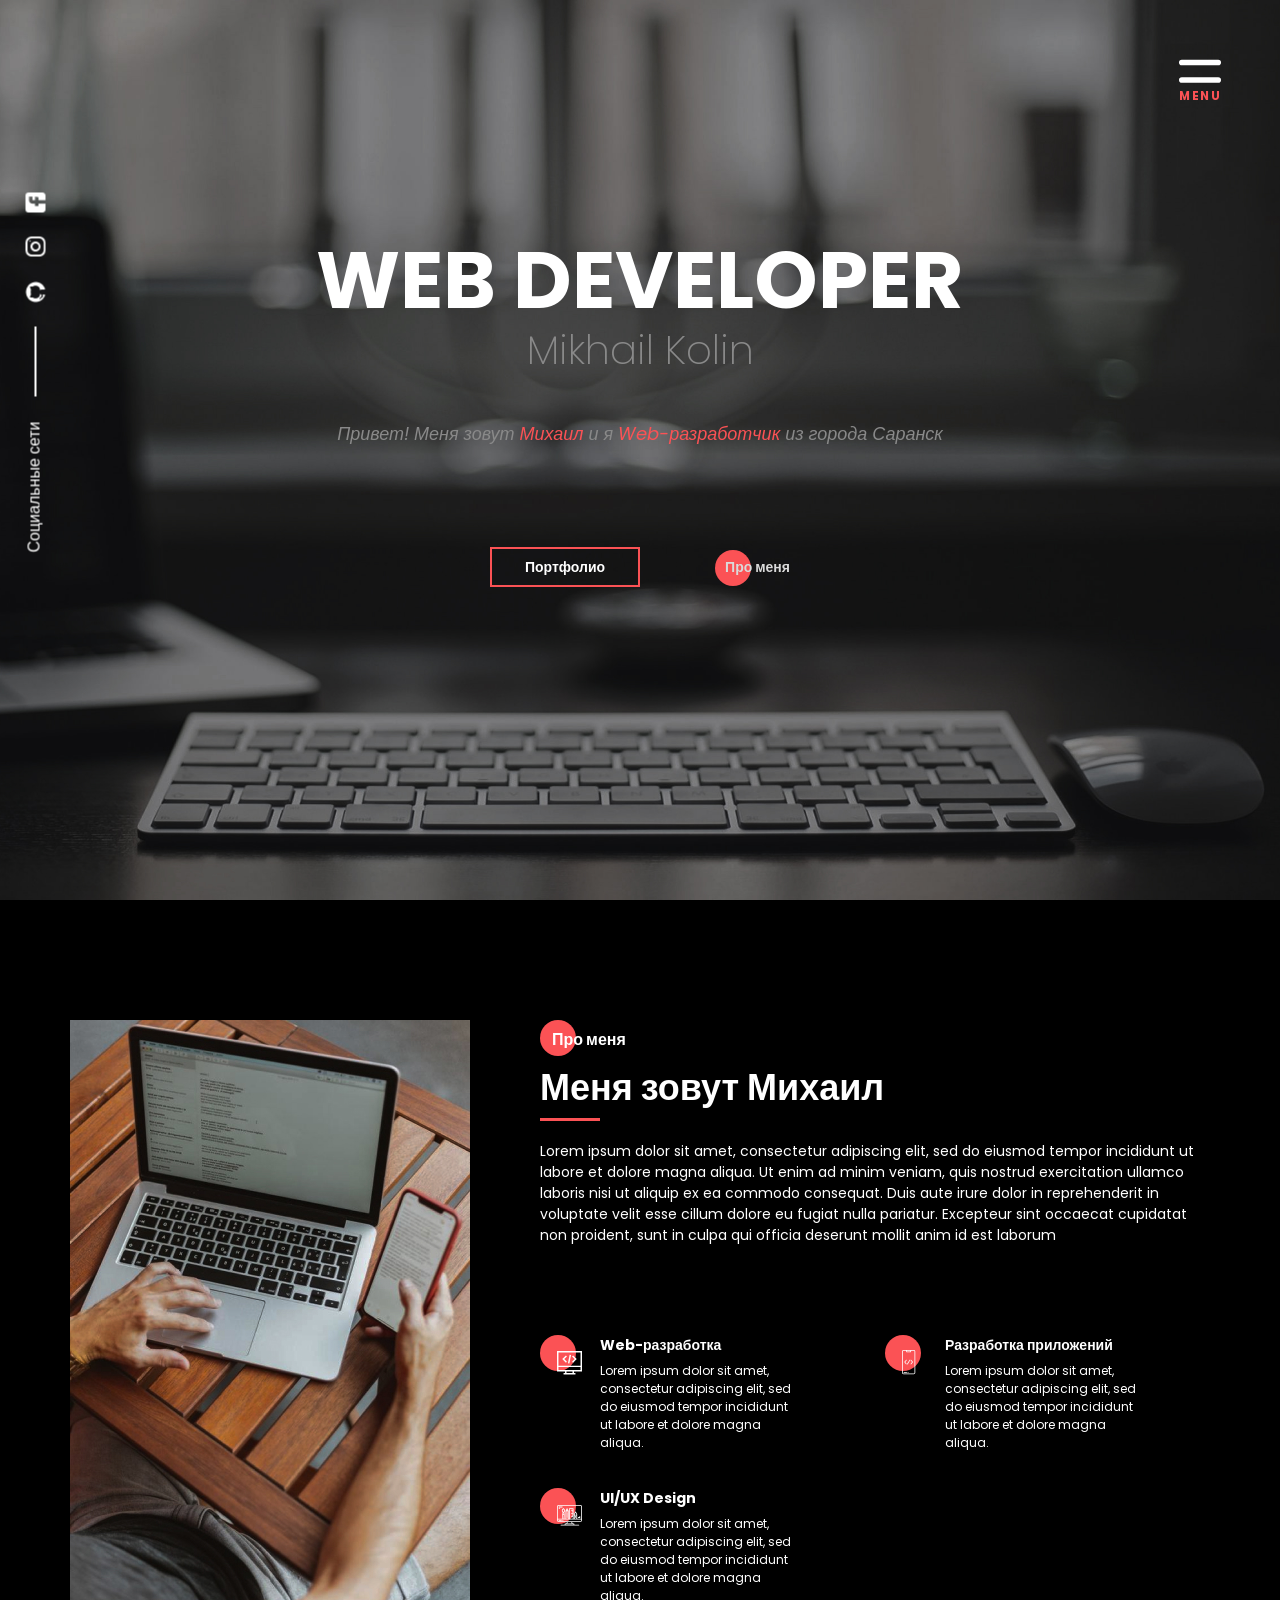
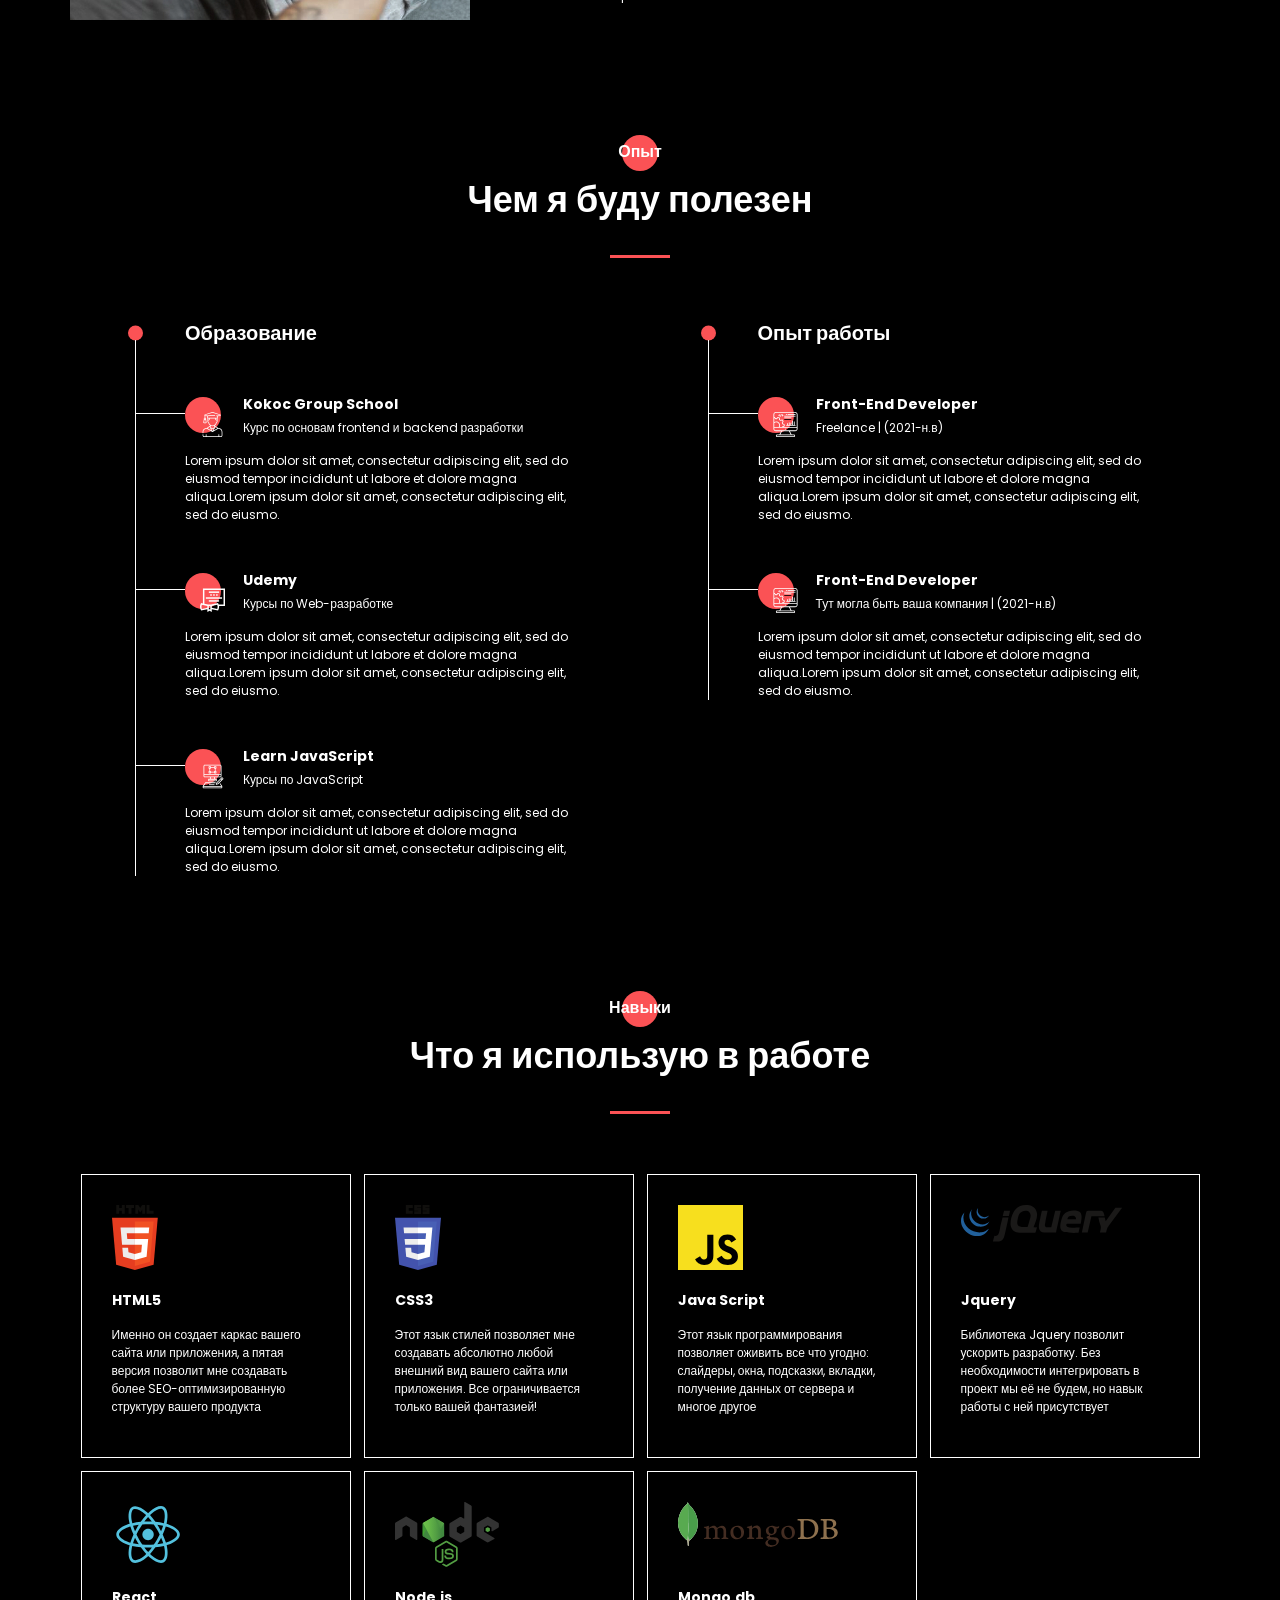
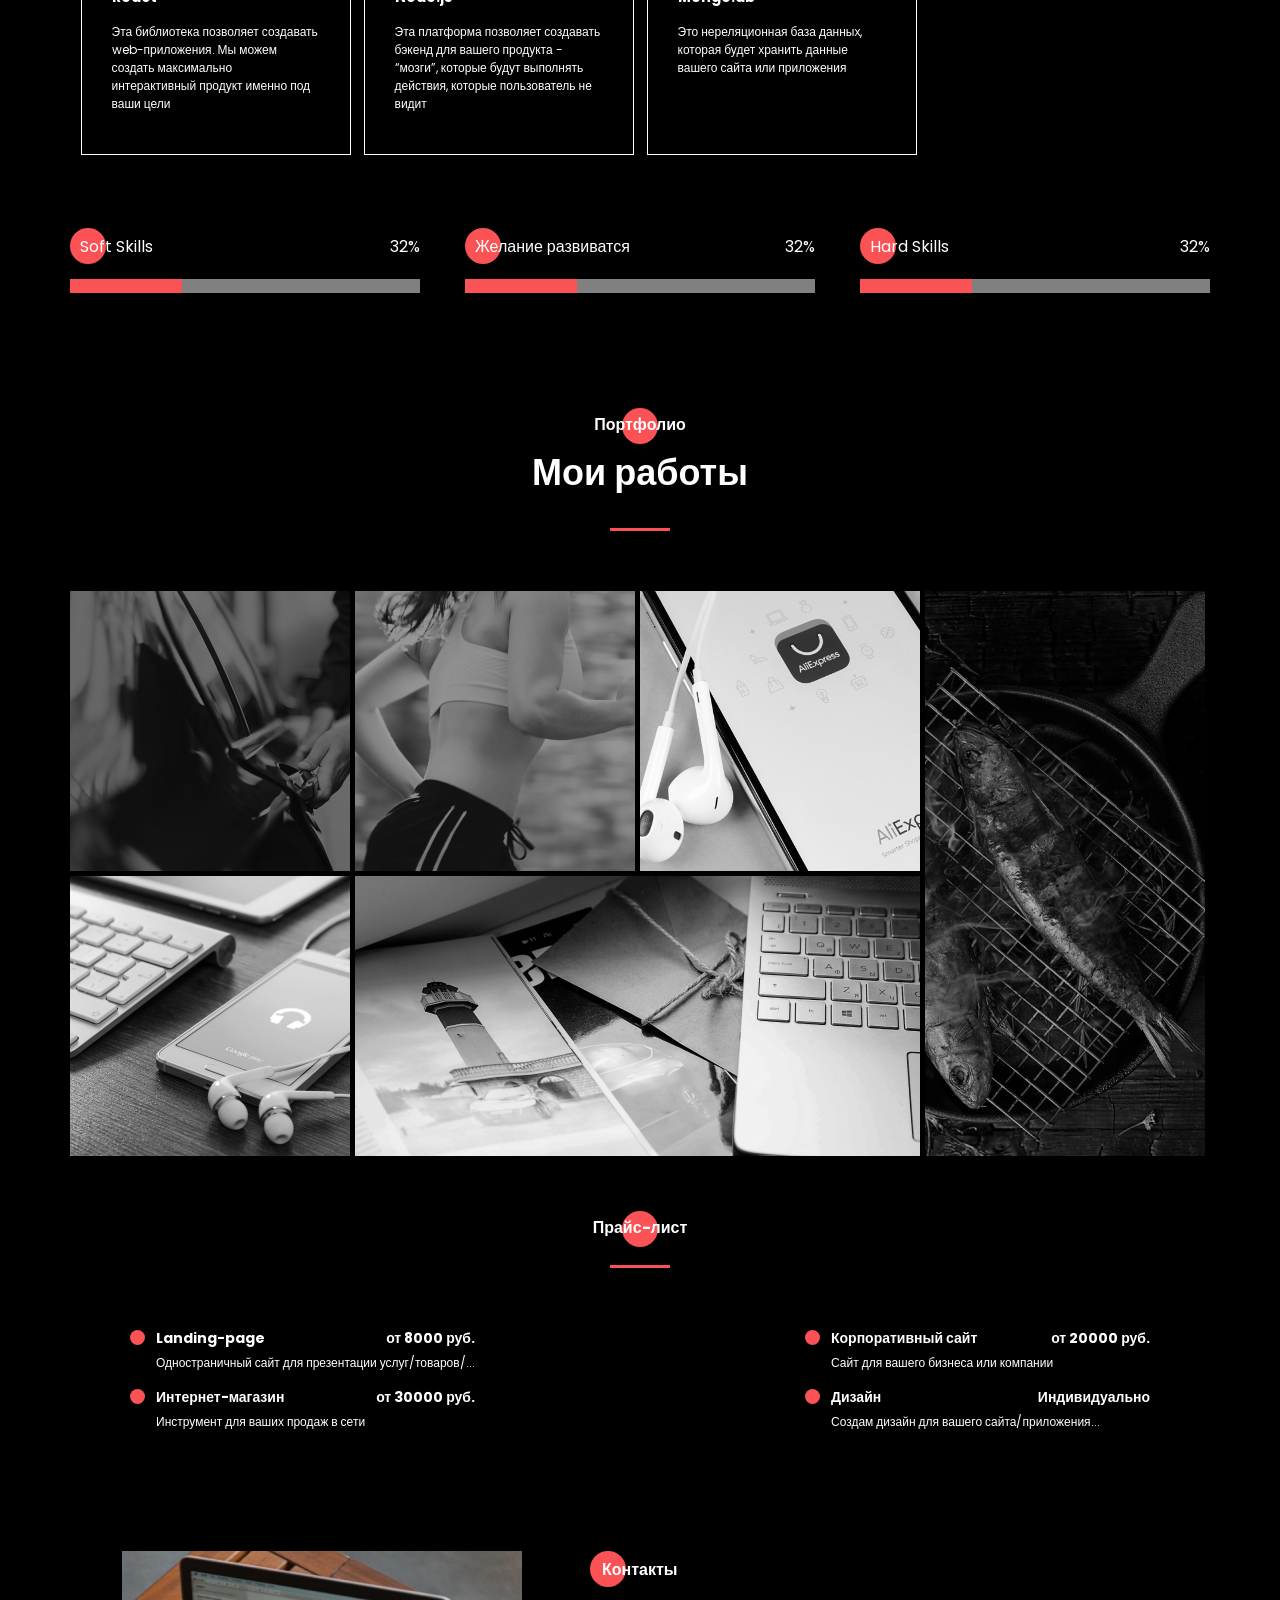
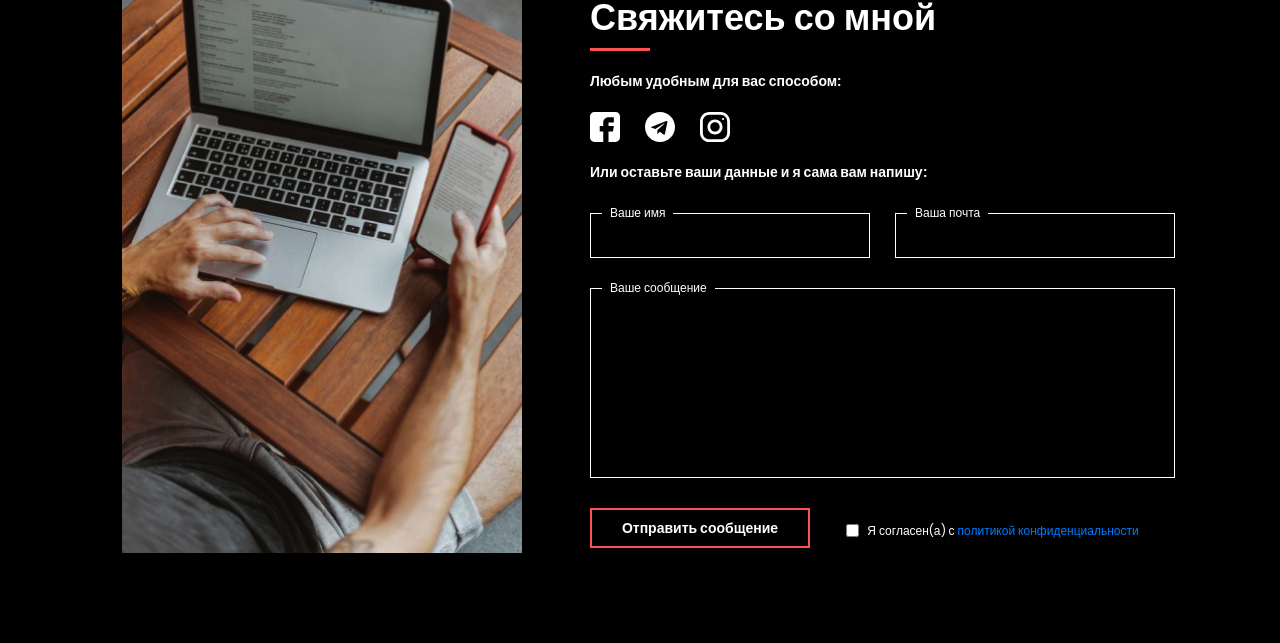
==== commit a47a04f5: "Update index.html" ====
--- a/index.html
+++ b/index.html
@@ -1 +1 @@
-<!DOCTYPE html><html lang="ru"><head><meta charset="UTF-8"><meta name="viewport" content="width=device-width,initial-scale=1"><meta http-equiv="X-UA-Compatible" content="ie=edge"><title>Portfolio</title><meta name="title" content="Мое портфолио"><meta name="description" content="Здесь вы сможете ознакомиться с моими работами и узнать больше обо мне"><!-- Open Graph / Facebook --><meta property="og:type" content="website"><meta property="og:url" content="https://metatags.io/"><meta property="og:title" content="Мое портфолио"><meta property="og:description" content="Здесь вы сможете ознакомиться с моими работами и узнать больше обо мне"><meta property="og:image" content="https://metatags.io/assets/meta-tags-16a33a6a8531e519cc0936fbba0ad904e52d35f34a46c97a2c9f6f7dd7d336f2.png"><!-- Twitter --><meta property="twitter:card" content="summary_large_image"><meta property="twitter:url" content="https://metatags.io/"><meta property="twitter:title" content="Мое портфолио"><meta property="twitter:description" content="Здесь вы сможете ознакомиться с моими работами и узнать больше обо мне"><meta property="twitter:image" content="https://metatags.io/assets/meta-tags-16a33a6a8531e519cc0936fbba0ad904e52d35f34a46c97a2c9f6f7dd7d336f2.png"><!-- Favicon  --><link rel="apple-touch-icon" sizes="57x57" href="icons/favicon//apple-icon-57x57.png"><link rel="apple-touch-icon" sizes="60x60" href="icons/favicon//apple-icon-60x60.png"><link rel="apple-touch-icon" sizes="72x72" href="icons/favicon//apple-icon-72x72.png"><link rel="apple-touch-icon" sizes="76x76" href="icons/favicon//apple-icon-76x76.png"><link rel="apple-touch-icon" sizes="114x114" href="icons/favicon//apple-icon-114x114.png"><link rel="apple-touch-icon" sizes="120x120" href="icons/favicon//apple-icon-120x120.png"><link rel="apple-touch-icon" sizes="144x144" href="icons/favicon//apple-icon-144x144.png"><link rel="apple-touch-icon" sizes="152x152" href="icons/favicon//apple-icon-152x152.png"><link rel="apple-touch-icon" sizes="180x180" href="icons/favicon//apple-icon-180x180.png"><link rel="icon" type="image/png" sizes="192x192" href="icons/favicon//android-icon-192x192.png"><link rel="icon" type="image/png" sizes="32x32" href="icons/favicon//favicon-32x32.png"><link rel="icon" type="image/png" sizes="96x96" href="icons/favicon//favicon-96x96.png"><link rel="icon" type="image/png" sizes="16x16" href="icons/favicon//favicon-16x16.png"><link rel="manifest" href="icons/favicon//manifest.json"><meta name="msapplication-TileColor" content="#ffffff"><meta name="msapplication-TileImage" content="icons/favicon//ms-icon-144x144.png"><meta name="theme-color" content="#ffffff"><link rel="stylesheet" href="css/style.min.css"></head><body><aside class="sidepanel wow animate__animated animate__fadeIn"><div class="sidepanel__text">Социальные сети</div><div class="sidepanel__divider"></div><a target="_blank" href="https://github.com/mikloukho" class="sidepanel__link"><svg width="21" height="20" viewBox="0 0 21 20" fill="none" xmlns="http://www.w3.org/2000/svg"><path d="M10.5 0.499512C4.975 0.499512 0.5 4.86119 0.5 10.2406C0.5 14.5453 3.365 18.1957 7.3375 19.4827C7.8375 19.5744 8.02083 19.2729 8.02083 19.0143C8.02083 18.783 8.0125 18.1701 8.00833 17.358C5.22667 17.9454 4.64 16.0512 4.64 16.0512C4.185 14.9269 3.5275 14.6262 3.5275 14.6262C2.62167 14.0224 3.5975 14.0347 3.5975 14.0347C4.60167 14.1025 5.12917 15.0384 5.12917 15.0384C6.02083 16.5278 7.47 16.0975 8.04167 15.8488C8.13167 15.2185 8.38917 14.7898 8.675 14.5461C6.45417 14.3024 4.12 13.4648 4.12 9.73255C4.12 8.66939 4.5075 7.80036 5.14917 7.11885C5.03667 6.87268 4.69917 5.88221 5.23667 4.54067C5.23667 4.54067 6.07417 4.27963 7.98667 5.53939C8.78667 5.32296 9.63667 5.21557 10.4867 5.21062C11.3367 5.21557 12.1867 5.32296 12.9867 5.53939C14.8867 4.27963 15.7242 4.54067 15.7242 4.54067C16.2617 5.88221 15.9242 6.87268 15.8242 7.11885C16.4617 7.80036 16.8492 8.66939 16.8492 9.73255C16.8492 13.4747 14.5117 14.2983 12.2867 14.5378C12.6367 14.8303 12.9617 15.4275 12.9617 16.3403C12.9617 17.6439 12.9492 18.6913 12.9492 19.0077C12.9492 19.263 13.1242 19.5678 13.6367 19.4703C17.6375 18.1916 20.5 14.5386 20.5 10.2406C20.5 4.86119 16.0225 0.499512 10.5 0.499512Z" fill="#ffffff"/></svg> </a><a target="_blank" href="https://www.instagram.com/mikloukho/" class="sidepanel__link"><svg width="20" height="20" viewBox="0 0 20 20" fill="none" xmlns="http://www.w3.org/2000/svg"><path d="M13.75 0H6.25C2.79875 0 0 2.79875 0 6.25V13.75C0 17.2013 2.79875 20 6.25 20H13.75C17.2013 20 20 17.2013 20 13.75V6.25C20 2.79875 17.2013 0 13.75 0ZM18.125 13.75C18.125 16.1625 16.1625 18.125 13.75 18.125H6.25C3.8375 18.125 1.875 16.1625 1.875 13.75V6.25C1.875 3.8375 3.8375 1.875 6.25 1.875H13.75C16.1625 1.875 18.125 3.8375 18.125 6.25V13.75Z" fill="#ffffff"/><path d="M10 5C7.23875 5 5 7.23875 5 10C5 12.7613 7.23875 15 10 15C12.7613 15 15 12.7613 15 10C15 7.23875 12.7613 5 10 5ZM10 13.125C8.2775 13.125 6.875 11.7225 6.875 10C6.875 8.27625 8.2775 6.875 10 6.875C11.7225 6.875 13.125 8.27625 13.125 10C13.125 11.7225 11.7225 13.125 10 13.125Z" fill="#ffffff"/><path d="M15.375 5.29123C15.7429 5.29123 16.0412 4.99295 16.0412 4.62499C16.0412 4.25703 15.7429 3.95874 15.375 3.95874C15.007 3.95874 14.7087 4.25703 14.7087 4.62499C14.7087 4.99295 15.007 5.29123 15.375 5.29123Z" fill="#ffffff"/></svg> </a><a target="_blank" href="https://www.facebook.com/mikloukho/" class="sidepanel__link"><svg width="20" height="20" viewBox="0 0 20 20" fill="none" xmlns="http://www.w3.org/2000/svg"><path d="M17.0703 0H2.92969C1.31439 0 0 1.31439 0 2.92969V17.0703C0 18.6856 1.31439 20 2.92969 20H8.82812V12.9297H6.48438V9.41406H8.82812V7.03125C8.82812 5.09262 10.4051 3.51562 12.3438 3.51562H15.8984V7.03125H12.3438V9.41406H15.8984L15.3125 12.9297H12.3438V20H17.0703C18.6856 20 20 18.6856 20 17.0703V2.92969C20 1.31439 18.6856 0 17.0703 0Z" fill="#ffffff"/></svg></a></aside><aside class="menu"><div class="menu__block"><nav class="menu__list"><ul><li class="menu__item"><a href="#about" class="menu__link">ПРО МЕНЯ</a></li><li class="menu__item"><a href="#resume" class="menu__link">МОЙ ОПЫТ</a></li><li class="menu__item"><a href="#stack" class="menu__link">МОИ НАВЫКИ</a></li><li class="menu__item"><a href="#portfolio" class="menu__link">МОИ РАБОТЫ</a></li><li class="menu__item"><a href="#price" class="menu__link">ПРАЙС-ЛИСТ</a></li><li class="menu__item"><a href="#contacts" class="menu__link">КОНТАКТЫ</a></li></ul></nav><div class="menu__social"><a target="_blank" href="https://github.com/mikloukho"><svg width="20" height="19" viewBox="0 0 20 19" fill="none" xmlns="http://www.w3.org/2000/svg"><path d="M10 0C4.475 0 0 4.36167 0 9.74107C0 14.0457 2.865 17.6962 6.8375 18.9832C7.3375 19.0749 7.52083 18.7734 7.52083 18.5148C7.52083 18.2835 7.5125 17.6706 7.50833 16.8585C4.72667 17.4459 4.14 15.5517 4.14 15.5517C3.685 14.4274 3.0275 14.1267 3.0275 14.1267C2.12167 13.5228 3.0975 13.5352 3.0975 13.5352C4.10167 13.603 4.62917 14.5389 4.62917 14.5389C5.52083 16.0283 6.97 15.5979 7.54167 15.3493C7.63167 14.719 7.88917 14.2903 8.175 14.0466C5.95417 13.8029 3.62 12.9652 3.62 9.23304C3.62 8.16988 4.0075 7.30085 4.64917 6.61934C4.53667 6.37317 4.19917 5.3827 4.73667 4.04116C4.73667 4.04116 5.57417 3.78012 7.48667 5.03988C8.28667 4.82345 9.13667 4.71606 9.98667 4.7111C10.8367 4.71606 11.6867 4.82345 12.4867 5.03988C14.3867 3.78012 15.2242 4.04116 15.2242 4.04116C15.7617 5.3827 15.4242 6.37317 15.3242 6.61934C15.9617 7.30085 16.3492 8.16988 16.3492 9.23304C16.3492 12.9752 14.0117 13.7987 11.7867 14.0383C12.1367 14.3307 12.4617 14.928 12.4617 15.8408C12.4617 17.1444 12.4492 18.1918 12.4492 18.5082C12.4492 18.7635 12.6242 19.0683 13.1367 18.9708C17.1375 17.692 20 14.0391 20 9.74107C20 4.36167 15.5225 0 10 0Z" fill="#fff"/></svg> </a><a target="_blank" href="https://www.instagram.com/mikloukho/"><svg width="20" height="20" viewBox="0 0 20 20" fill="none" xmlns="http://www.w3.org/2000/svg"><path d="M13.7495 0L6.24951 0C2.79826 0 -0.000488281 2.79875 -0.000488281 6.25L-0.000488281 13.75C-0.000488281 17.2013 2.79826 20 6.24951 20L13.7495 20C17.2008 20 19.9995 17.2013 19.9995 13.75L19.9995 6.25C19.9995 2.79875 17.2008 0 13.7495 0ZM18.1245 13.75C18.1245 16.1625 16.162 18.125 13.7495 18.125L6.24951 18.125C3.83701 18.125 1.87451 16.1625 1.87451 13.75L1.87451 6.25C1.87451 3.8375 3.83701 1.875 6.24951 1.875L13.7495 1.875C16.162 1.875 18.1245 3.8375 18.1245 6.25L18.1245 13.75Z" fill="#fff"/><path d="M9.99951 5C7.23826 5 4.99951 7.23875 4.99951 10C4.99951 12.7613 7.23826 15 9.99951 15C12.7608 15 14.9995 12.7613 14.9995 10C14.9995 7.23875 12.7608 5 9.99951 5ZM9.99951 13.125C8.27701 13.125 6.87451 11.7225 6.87451 10C6.87451 8.27625 8.27701 6.875 9.99951 6.875C11.722 6.875 13.1245 8.27625 13.1245 10C13.1245 11.7225 11.722 13.125 9.99951 13.125Z" fill="#fff"/><path d="M15.3745 5.29123C15.7425 5.29123 16.0408 4.99295 16.0408 4.62499C16.0408 4.25703 15.7425 3.95874 15.3745 3.95874C15.0065 3.95874 14.7083 4.25703 14.7083 4.62499C14.7083 4.99295 15.0065 5.29123 15.3745 5.29123Z" fill="#fff"/></svg> </a><a target="_blank" href="https://www.facebook.com/mikloukho/"><svg width="20" height="20" viewBox="0 0 20 20" fill="none" xmlns="http://www.w3.org/2000/svg"><path d="M17.0698 0L2.9292 0C1.3139 0 -0.000488281 1.31439 -0.000488281 2.92969L-0.000488281 17.0703C-0.000488281 18.6856 1.3139 20 2.9292 20L8.82764 20L8.82764 12.9297L6.48389 12.9297L6.48389 9.41406L8.82764 9.41406L8.82764 7.03125C8.82764 5.09262 10.4046 3.51563 12.3433 3.51563L15.8979 3.51563L15.8979 7.03125L12.3433 7.03125L12.3433 9.41406L15.8979 9.41406L15.312 12.9297L12.3433 12.9297L12.3433 20L17.0698 20C18.6851 20 19.9995 18.6856 19.9995 17.0703L19.9995 2.92969C19.9995 1.31439 18.6851 0 17.0698 0Z" fill="#fff"/></svg></a></div></div><div class="menu__overlay"></div></aside><section class="intro"><div class="hamburger wow animate__animated animate__fadeIn"><div id="menu-btn"><span class="icon"></span> <span class="text">MENU</span></div></div><div class="container wow animate__animated animate__fadeIn"><h1 class="title title--fz80">WEB DEVELOPER</h1><h2 class="title title--fz40 intro__subtitle">Mikhail Kolin</h2><div class="intro__descr">Привет! Меня зовут <span>Михаил</span> и я <span>Web-разработчик</span> из города Саранск</div><div class="intro__buttons"><a href="#portfolio" class="intro__link btn">Портфолио</a> <a href="#about" class="intro__link link">Про меня</a></div></div></section><section id="about" class="about"><div class="container"><div class="about__wrapper"><div class="about__photo wow animate__animated animate__fadeInLeft"><img src="./img/main_photo.jpg" alt="photo"></div><div class="about__descr wow animate__animated animate__fadeInRight"><h2 class="title title--fz16 about__title">Про меня</h2><div class="title about__subtitle">Меня зовут Михаил</div><div class="divider"></div><p class="about__text">Lorem ipsum dolor sit amet, consectetur adipiscing elit, sed do eiusmod tempor incididunt ut labore et dolore magna aliqua. Ut enim ad minim veniam, quis nostrud exercitation ullamco laboris nisi ut aliquip ex ea commodo consequat. Duis aute irure dolor in reprehenderit in voluptate velit esse cillum dolore eu fugiat nulla pariatur. Excepteur sint occaecat cupidatat non proident, sunt in culpa qui officia deserunt mollit anim id est laborum</p></div><div class="about__skills wow animate__animated animate__fadeInRight"><div class="about__skills-item"><div class="about__skills-circle"><img src="./icons/about_me/web_development.svg" alt="web-dev"></div><div><div class="title title--fz14">Web-разработка</div><p class="about__skills-text">Lorem ipsum dolor sit amet, consectetur adipiscing elit, sed do eiusmod tempor incididunt ut labore et dolore magna aliqua.</p></div></div><div class="about__skills-item"><div class="about__skills-circle"><img src="./icons/about_me/mobile_dev.svg" alt="mobile-dev"></div><div><div class="title title--fz14">Разработка приложений</div><p class="about__skills-text">Lorem ipsum dolor sit amet, consectetur adipiscing elit, sed do eiusmod tempor incididunt ut labore et dolore magna aliqua.</p></div></div><div class="about__skills-item"><div class="about__skills-circle"><img src="./icons/about_me/design.svg" alt="design"></div><div><div class="title title--fz14">UI/UX Design</div><p class="about__skills-text">Lorem ipsum dolor sit amet, consectetur adipiscing elit, sed do eiusmod tempor incididunt ut labore et dolore magna aliqua.</p></div></div></div></div></div></section><section id="resume" class="resume"><div class="container"><h2 class="title title--fz16 title__section-title wow animate__animated animate__fadeInDown">Опыт</h2><div class="title title__section-subtitle wow animate__animated animate__fadeInDown">Чем я буду полезен</div><div class="divider wow animate__animated animate__fadeInDown"></div><div class="resume__wrapper"><div class="resume__row wow animate__animated animate__fadeInLeft"><h3 class="title title--fz20 resume__row-title">Образование</h3><ul class="resume__list"><li class="resume__unit"><div class="resume__item"><div class="resume__item-head"><div class="resume__item-icon"><img src="./icons/experience/university.svg" alt="university"></div><h4 class="title title--fz14">Kokoc Group School</h4><div class="resume__item-text">Курс по основам frontend и backend разработки</div></div><p class="resume__item-descr">Lorem ipsum dolor sit amet, consectetur adipiscing elit, sed do eiusmod tempor incididunt ut labore et dolore magna aliqua.Lorem ipsum dolor sit amet, consectetur adipiscing elit, sed do eiusmo.</p></div></li><li class="resume__unit"><div class="resume__item"><div class="resume__item-head"><div class="resume__item-icon"><img src="./icons/experience/courses.svg" alt="diplom"></div><h4 class="title title--fz14">Udemy</h4><div class="resume__item-text">Курсы по Web-разработке</div></div><p class="resume__item-descr">Lorem ipsum dolor sit amet, consectetur adipiscing elit, sed do eiusmod tempor incididunt ut labore et dolore magna aliqua.Lorem ipsum dolor sit amet, consectetur adipiscing elit, sed do eiusmo.</p></div></li><li class="resume__unit"><div class="resume__item"><div class="resume__item-head"><div class="resume__item-icon"><img src="./icons/experience/designer.svg" alt="pc"></div><h4 class="title title--fz14">Learn JavaScript</h4><div class="resume__item-text">Курсы по JavaScript</div></div><p class="resume__item-descr">Lorem ipsum dolor sit amet, consectetur adipiscing elit, sed do eiusmod tempor incididunt ut labore et dolore magna aliqua.Lorem ipsum dolor sit amet, consectetur adipiscing elit, sed do eiusmo.</p></div></li></ul></div><div class="resume__row wow animate__animated animate__fadeInRight"><h3 class="title title--fz20 resume__row-title">Опыт работы</h3><ul class="resume__list"><li class="resume__unit"><div class="resume__item"><div class="resume__item-head"><div class="resume__item-icon"><img src="./icons/experience/developer.svg" alt="developer"></div><h4 class="title title--fz14">Front-End Developer</h4><div class="resume__item-text">Freelance | (2021-н.в)</div></div><p class="resume__item-descr">Lorem ipsum dolor sit amet, consectetur adipiscing elit, sed do eiusmod tempor incididunt ut labore et dolore magna aliqua.Lorem ipsum dolor sit amet, consectetur adipiscing elit, sed do eiusmo.</p></div></li><li class="resume__unit"><div class="resume__item"><div class="resume__item-head"><div class="resume__item-icon"><img src="./icons/experience/developer.svg" alt="developer"></div><h4 class="title title--fz14">Front-End Developer</h4><div class="resume__item-text">Тут могла быть ваша компания | (2021-н.в)</div></div><p class="resume__item-descr">Lorem ipsum dolor sit amet, consectetur adipiscing elit, sed do eiusmod tempor incididunt ut labore et dolore magna aliqua.Lorem ipsum dolor sit amet, consectetur adipiscing elit, sed do eiusmo.</p></div></li></ul></div></div></div></section><section id="stack" class="stack"><div class="container"><h2 class="title title--fz16 title__section-title wow animate__animated animate__fadeInDown">Навыки</h2><div class="title title__section-subtitle wow animate__animated animate__fadeInDown">Что я использую в работе</div><div class="divider wow animate__animated animate__fadeInDown"></div><div class="stack__wrapper wow animate__animated animate__fadeInUp"><div class="stack__item"><div class="stack__img"><img src="./icons/skills/html5.svg" alt="" class="stack__pic"></div><h3 class="title title--fz14 stack__name">HTML5</h3><p class="stack__descr">Именно он создает каркас вашего сайта или приложения, а пятая версия позволит мне создавать более SEO-оптимизированную структуру вашего продукта</p></div><div class="stack__item"><div class="stack__img"><img src="./icons/skills/css3.svg" alt="" class="stack__pic"></div><h3 class="title title--fz14 stack__name">CSS3</h3><p class="stack__descr">Этот язык стилей позволяет мне создавать абсолютно любой внешний вид вашего сайта или приложения. Все ограничивается только вашей фантазией!</p></div><div class="stack__item"><div class="stack__img"><img src="./icons/skills/js.svg" alt="" class="stack__pic"></div><h3 class="title title--fz14 stack__name">Java Script</h3><p class="stack__descr">Этот язык программирования позволяет оживить все что угодно: слайдеры, окна, подсказки, вкладки, получение данных от сервера и многое другое</p></div><div class="stack__item"><div class="stack__img"><img src="./icons/skills/jquery.svg" alt="" class="stack__pic"></div><h3 class="title title--fz14 stack__name">Jquery</h3><p class="stack__descr">Библиотека Jquery позволит ускорить разработку. Без необходимости интегрировать в проект мы её не будем, но навык работы с ней присутствует</p></div><div class="stack__item"><div class="stack__img"><img src="./icons/skills/react.svg" alt="" class="stack__pic"></div><h3 class="title title--fz14 stack__name">React</h3><p class="stack__descr">Эта библиотека позволяет создавать web-приложения. Мы можем создать максимально интерактивный продукт именно под ваши цели</p></div><div class="stack__item"><div class="stack__img"><img src="./icons/skills/node.js.svg" alt="" class="stack__pic"></div><h3 class="title title--fz14 stack__name">Node.js</h3><p class="stack__descr">Эта платформа позволяет создавать бэкенд для вашего продукта - “мозги”, которые будут выполнять действия, которые пользователь не видит</p></div><div class="stack__item"><div class="stack__img"><img src="./icons/skills/mongo.db.svg" alt="" class="stack__pic"></div><h3 class="title title--fz14 stack__name">Mongo.db</h3><p class="stack__descr">Это нереляционная база данных, которая будет хранить данные вашего сайта или приложения</p></div></div><div class="stack__raiting wow animate__animated animate__fadeIn"><div class="stack__raiting-item"><div class="stack__raiting-name">Soft Skills</div><div class="stack__raiting-val" data-procent="80"></div><div class="stack__raiting-level"><div class="stack__raiting-progress"></div></div></div><div class="stack__raiting-item"><div class="stack__raiting-name">Желание развиватся</div><div class="stack__raiting-val" data-procent="100"></div><div class="stack__raiting-level"><div class="stack__raiting-progress"></div></div></div><div class="stack__raiting-item"><div class="stack__raiting-name">Hard Skills</div><div class="stack__raiting-val" data-procent="51"></div><div class="stack__raiting-level"><div class="stack__raiting-progress"></div></div></div></div></div></section><section id="portfolio" class="portfolio"><div class="container"><h2 class="title title--fz16 title__section-title wow animate__animated animate__fadeInDown">Портфолио</h2><div class="title title__section-subtitle wow animate__animated animate__fadeInDown">Мои работы</div><div class="divider wow animate__animated animate__fadeInDown"></div><div class="portfolio__wrapper wow animate__animated animate__fadeInUp"><a href="./works/Uber" target="_blank" class="portfolio__item"><img src="./img/works/uber.jpg" alt="uber" class="portfolio__pic"> </a><a href="./works/pulse" target="_blank" class="portfolio__item"><img src="./img/works/pulse.jpg" alt="pulse" class="portfolio__pic"> </a><a href="./works/provodnik" target="_blank" class="portfolio__item"><img src="./img/works/ali.jpg" alt="bread" class="portfolio__pic"> </a><a href="./works/Hungry" target="_blank" class="portfolio__item"><img src="./img/works/hunger.jpg" alt="plans" class="portfolio__pic"> </a><a href="#" target="_blank" class="portfolio__item"><img src="./img/works/ipad.jpg" alt="ipad" class="portfolio__pic"> </a><a href="#" target="_blank" class="portfolio__item"><img src="./img/works/mac.jpg" alt="mac" class="portfolio__pic"></a></div></div></section><section id="price" class="price"><div class="container"><h2 class="title title--fz16 title__section-title wow animate__animated animate__fadeInDown">Прайс-лист</h2><div class="divider wow animate__animated animate__fadeInDown"></div><div class="price__wrapper wow animate__animated animate__fadeInUp"><div class="price__item"><div class="price__name">Landing-page</div><div class="price__val">от 8000 руб.</div><div class="price__descr">Одностраничный сайт для презентации услуг/товаров/...</div></div><div class="price__item"><div class="price__name">Корпоративный сайт</div><div class="price__val">от 20000 руб.</div><div class="price__descr">Сайт для вашего бизнеса или компании</div></div><div class="price__item"><div class="price__name">Интернет-магазин</div><div class="price__val">от 30000 руб.</div><div class="price__descr">Инструмент для ваших продаж в сети</div></div><div class="price__item"><div class="price__name">Дизайн</div><div class="price__val">Индивидуально</div><div class="price__descr">Создам дизайн для вашего сайта/приложения...</div></div></div></div></section><section id="contacts" class="contacts"><div class="container"><div class="contacts__wrapper"><div class="contacts__photo wow animate__animated animate__fadeInLeft"><img src="./img/main_photo.jpg" alt="photo" class="contacts__pic"></div><div class="contacts__content wow animate__animated animate__fadeInRight"><h2 class="title title--fz16 contacts__title">Контакты</h2><div class="title contacts__subtitle">Свяжитесь со мной</div><div class="divider"></div><div class="title title--fz14 contacts__text">Любым удобным для вас способом:</div><div class="contacts__social"><a target="_blank" href="https://www.facebook.com/mikloukho/" class="contacts__link"><img src="./icons/social/facebook.svg" alt="Facebook"></a><a href="t.me/mikloukho" class="contacts__link"><img src="./icons/social/telegram.svg" alt="Telegram"></a><a target="_blank" href="https://www.instagram.com/mikloukho/" class="contacts__link"><img src="./icons/social/instagram.svg" alt="Instagram"></a></div><div class="title title--fz14 contacts__text">Или оставьте ваши данные и я сама вам напишу:</div><form action="#" class="contacts__form"><label for="name" class="contacts__input"><span class="contacts__descr">Ваше имя</span> <input required autocomplete="off" id="name" name="name" type="text"></label> <label for="email" class="contacts__input"><span class="contacts__descr">Ваша почта</span> <input required autocomplete="off" id="email" name="email" type="email"></label> <label for="message" class="contacts__input"><span class="contacts__descr">Ваше сообщение</span> <textarea autocomplete="off" id="message" name="message"></textarea></label><div class="contacts__triggers"><button class="btn btn--long">Отправить сообщение</button><div class="contacts__policy"><label for="checkbox"><input required id="checkbox" name="checkbox" type="checkbox"> <span>Я согласен(а) с <a href="./policy.html">политикой конфиденциальности</a></span></label></div></div></form></div></div></div></section><script src="js/wow.min.js"></script><script src="js/script.js"></script></body></html>
+<!DOCTYPE html><html lang="ru"><head><meta charset="UTF-8"><meta name="viewport" content="width=device-width,initial-scale=1"><meta http-equiv="X-UA-Compatible" content="ie=edge"><title>Portfolio</title><meta name="title" content="Мое портфолио"><meta name="description" content="Здесь вы сможете ознакомиться с моими работами и узнать больше обо мне"><!-- Open Graph / Facebook --><meta property="og:type" content="website"><meta property="og:url" content="https://metatags.io/"><meta property="og:title" content="Мое портфолио"><meta property="og:description" content="Здесь вы сможете ознакомиться с моими работами и узнать больше обо мне"><meta property="og:image" content="https://metatags.io/assets/meta-tags-16a33a6a8531e519cc0936fbba0ad904e52d35f34a46c97a2c9f6f7dd7d336f2.png"><!-- Twitter --><meta property="twitter:card" content="summary_large_image"><meta property="twitter:url" content="https://metatags.io/"><meta property="twitter:title" content="Мое портфолио"><meta property="twitter:description" content="Здесь вы сможете ознакомиться с моими работами и узнать больше обо мне"><meta property="twitter:image" content="https://metatags.io/assets/meta-tags-16a33a6a8531e519cc0936fbba0ad904e52d35f34a46c97a2c9f6f7dd7d336f2.png"><!-- Favicon  --><link rel="apple-touch-icon" sizes="57x57" href="icons/favicon//apple-icon-57x57.png"><link rel="apple-touch-icon" sizes="60x60" href="icons/favicon//apple-icon-60x60.png"><link rel="apple-touch-icon" sizes="72x72" href="icons/favicon//apple-icon-72x72.png"><link rel="apple-touch-icon" sizes="76x76" href="icons/favicon//apple-icon-76x76.png"><link rel="apple-touch-icon" sizes="114x114" href="icons/favicon//apple-icon-114x114.png"><link rel="apple-touch-icon" sizes="120x120" href="icons/favicon//apple-icon-120x120.png"><link rel="apple-touch-icon" sizes="144x144" href="icons/favicon//apple-icon-144x144.png"><link rel="apple-touch-icon" sizes="152x152" href="icons/favicon//apple-icon-152x152.png"><link rel="apple-touch-icon" sizes="180x180" href="icons/favicon//apple-icon-180x180.png"><link rel="icon" type="image/png" sizes="192x192" href="icons/favicon//android-icon-192x192.png"><link rel="icon" type="image/png" sizes="32x32" href="icons/favicon//favicon-32x32.png"><link rel="icon" type="image/png" sizes="96x96" href="icons/favicon//favicon-96x96.png"><link rel="icon" type="image/png" sizes="16x16" href="icons/favicon//favicon-16x16.png"><link rel="manifest" href="icons/favicon//manifest.json"><meta name="msapplication-TileColor" content="#ffffff"><meta name="msapplication-TileImage" content="icons/favicon//ms-icon-144x144.png"><meta name="theme-color" content="#ffffff"><link rel="stylesheet" href="css/style.min.css"></head><body><aside class="sidepanel wow animate__animated animate__fadeIn"><div class="sidepanel__text">Социальные сети</div><div class="sidepanel__divider"></div><a target="_blank" href="https://github.com/mikloukho" class="sidepanel__link"><svg width="21" height="20" viewBox="0 0 21 20" fill="none" xmlns="http://www.w3.org/2000/svg"><path d="M10.5 0.499512C4.975 0.499512 0.5 4.86119 0.5 10.2406C0.5 14.5453 3.365 18.1957 7.3375 19.4827C7.8375 19.5744 8.02083 19.2729 8.02083 19.0143C8.02083 18.783 8.0125 18.1701 8.00833 17.358C5.22667 17.9454 4.64 16.0512 4.64 16.0512C4.185 14.9269 3.5275 14.6262 3.5275 14.6262C2.62167 14.0224 3.5975 14.0347 3.5975 14.0347C4.60167 14.1025 5.12917 15.0384 5.12917 15.0384C6.02083 16.5278 7.47 16.0975 8.04167 15.8488C8.13167 15.2185 8.38917 14.7898 8.675 14.5461C6.45417 14.3024 4.12 13.4648 4.12 9.73255C4.12 8.66939 4.5075 7.80036 5.14917 7.11885C5.03667 6.87268 4.69917 5.88221 5.23667 4.54067C5.23667 4.54067 6.07417 4.27963 7.98667 5.53939C8.78667 5.32296 9.63667 5.21557 10.4867 5.21062C11.3367 5.21557 12.1867 5.32296 12.9867 5.53939C14.8867 4.27963 15.7242 4.54067 15.7242 4.54067C16.2617 5.88221 15.9242 6.87268 15.8242 7.11885C16.4617 7.80036 16.8492 8.66939 16.8492 9.73255C16.8492 13.4747 14.5117 14.2983 12.2867 14.5378C12.6367 14.8303 12.9617 15.4275 12.9617 16.3403C12.9617 17.6439 12.9492 18.6913 12.9492 19.0077C12.9492 19.263 13.1242 19.5678 13.6367 19.4703C17.6375 18.1916 20.5 14.5386 20.5 10.2406C20.5 4.86119 16.0225 0.499512 10.5 0.499512Z" fill="#ffffff"/></svg> </a><a target="_blank" href="https://www.instagram.com/mikloukho/" class="sidepanel__link"><svg width="20" height="20" viewBox="0 0 20 20" fill="none" xmlns="http://www.w3.org/2000/svg"><path d="M13.75 0H6.25C2.79875 0 0 2.79875 0 6.25V13.75C0 17.2013 2.79875 20 6.25 20H13.75C17.2013 20 20 17.2013 20 13.75V6.25C20 2.79875 17.2013 0 13.75 0ZM18.125 13.75C18.125 16.1625 16.1625 18.125 13.75 18.125H6.25C3.8375 18.125 1.875 16.1625 1.875 13.75V6.25C1.875 3.8375 3.8375 1.875 6.25 1.875H13.75C16.1625 1.875 18.125 3.8375 18.125 6.25V13.75Z" fill="#ffffff"/><path d="M10 5C7.23875 5 5 7.23875 5 10C5 12.7613 7.23875 15 10 15C12.7613 15 15 12.7613 15 10C15 7.23875 12.7613 5 10 5ZM10 13.125C8.2775 13.125 6.875 11.7225 6.875 10C6.875 8.27625 8.2775 6.875 10 6.875C11.7225 6.875 13.125 8.27625 13.125 10C13.125 11.7225 11.7225 13.125 10 13.125Z" fill="#ffffff"/><path d="M15.375 5.29123C15.7429 5.29123 16.0412 4.99295 16.0412 4.62499C16.0412 4.25703 15.7429 3.95874 15.375 3.95874C15.007 3.95874 14.7087 4.25703 14.7087 4.62499C14.7087 4.99295 15.007 5.29123 15.375 5.29123Z" fill="#ffffff"/></svg> </a><a target="_blank" href="https://www.facebook.com/mikloukho/" class="sidepanel__link"><svg width="20" height="20" viewBox="0 0 20 20" fill="none" xmlns="http://www.w3.org/2000/svg"><path d="M17.0703 0H2.92969C1.31439 0 0 1.31439 0 2.92969V17.0703C0 18.6856 1.31439 20 2.92969 20H8.82812V12.9297H6.48438V9.41406H8.82812V7.03125C8.82812 5.09262 10.4051 3.51562 12.3438 3.51562H15.8984V7.03125H12.3438V9.41406H15.8984L15.3125 12.9297H12.3438V20H17.0703C18.6856 20 20 18.6856 20 17.0703V2.92969C20 1.31439 18.6856 0 17.0703 0Z" fill="#ffffff"/></svg></a></aside><aside class="menu"><div class="menu__block"><nav class="menu__list"><ul><li class="menu__item"><a href="#about" class="menu__link">ПРО МЕНЯ</a></li><li class="menu__item"><a href="#resume" class="menu__link">МОЙ ОПЫТ</a></li><li class="menu__item"><a href="#stack" class="menu__link">МОИ НАВЫКИ</a></li><li class="menu__item"><a href="#portfolio" class="menu__link">МОИ РАБОТЫ</a></li><li class="menu__item"><a href="#price" class="menu__link">ПРАЙС-ЛИСТ</a></li><li class="menu__item"><a href="#contacts" class="menu__link">КОНТАКТЫ</a></li></ul></nav><div class="menu__social"><a target="_blank" href="https://github.com/mikloukho"><svg width="20" height="19" viewBox="0 0 20 19" fill="none" xmlns="http://www.w3.org/2000/svg"><path d="M10 0C4.475 0 0 4.36167 0 9.74107C0 14.0457 2.865 17.6962 6.8375 18.9832C7.3375 19.0749 7.52083 18.7734 7.52083 18.5148C7.52083 18.2835 7.5125 17.6706 7.50833 16.8585C4.72667 17.4459 4.14 15.5517 4.14 15.5517C3.685 14.4274 3.0275 14.1267 3.0275 14.1267C2.12167 13.5228 3.0975 13.5352 3.0975 13.5352C4.10167 13.603 4.62917 14.5389 4.62917 14.5389C5.52083 16.0283 6.97 15.5979 7.54167 15.3493C7.63167 14.719 7.88917 14.2903 8.175 14.0466C5.95417 13.8029 3.62 12.9652 3.62 9.23304C3.62 8.16988 4.0075 7.30085 4.64917 6.61934C4.53667 6.37317 4.19917 5.3827 4.73667 4.04116C4.73667 4.04116 5.57417 3.78012 7.48667 5.03988C8.28667 4.82345 9.13667 4.71606 9.98667 4.7111C10.8367 4.71606 11.6867 4.82345 12.4867 5.03988C14.3867 3.78012 15.2242 4.04116 15.2242 4.04116C15.7617 5.3827 15.4242 6.37317 15.3242 6.61934C15.9617 7.30085 16.3492 8.16988 16.3492 9.23304C16.3492 12.9752 14.0117 13.7987 11.7867 14.0383C12.1367 14.3307 12.4617 14.928 12.4617 15.8408C12.4617 17.1444 12.4492 18.1918 12.4492 18.5082C12.4492 18.7635 12.6242 19.0683 13.1367 18.9708C17.1375 17.692 20 14.0391 20 9.74107C20 4.36167 15.5225 0 10 0Z" fill="#fff"/></svg> </a><a target="_blank" href="https://www.instagram.com/mikloukho/"><svg width="20" height="20" viewBox="0 0 20 20" fill="none" xmlns="http://www.w3.org/2000/svg"><path d="M13.7495 0L6.24951 0C2.79826 0 -0.000488281 2.79875 -0.000488281 6.25L-0.000488281 13.75C-0.000488281 17.2013 2.79826 20 6.24951 20L13.7495 20C17.2008 20 19.9995 17.2013 19.9995 13.75L19.9995 6.25C19.9995 2.79875 17.2008 0 13.7495 0ZM18.1245 13.75C18.1245 16.1625 16.162 18.125 13.7495 18.125L6.24951 18.125C3.83701 18.125 1.87451 16.1625 1.87451 13.75L1.87451 6.25C1.87451 3.8375 3.83701 1.875 6.24951 1.875L13.7495 1.875C16.162 1.875 18.1245 3.8375 18.1245 6.25L18.1245 13.75Z" fill="#fff"/><path d="M9.99951 5C7.23826 5 4.99951 7.23875 4.99951 10C4.99951 12.7613 7.23826 15 9.99951 15C12.7608 15 14.9995 12.7613 14.9995 10C14.9995 7.23875 12.7608 5 9.99951 5ZM9.99951 13.125C8.27701 13.125 6.87451 11.7225 6.87451 10C6.87451 8.27625 8.27701 6.875 9.99951 6.875C11.722 6.875 13.1245 8.27625 13.1245 10C13.1245 11.7225 11.722 13.125 9.99951 13.125Z" fill="#fff"/><path d="M15.3745 5.29123C15.7425 5.29123 16.0408 4.99295 16.0408 4.62499C16.0408 4.25703 15.7425 3.95874 15.3745 3.95874C15.0065 3.95874 14.7083 4.25703 14.7083 4.62499C14.7083 4.99295 15.0065 5.29123 15.3745 5.29123Z" fill="#fff"/></svg> </a><a target="_blank" href="https://www.facebook.com/mikloukho/"><svg width="20" height="20" viewBox="0 0 20 20" fill="none" xmlns="http://www.w3.org/2000/svg"><path d="M17.0698 0L2.9292 0C1.3139 0 -0.000488281 1.31439 -0.000488281 2.92969L-0.000488281 17.0703C-0.000488281 18.6856 1.3139 20 2.9292 20L8.82764 20L8.82764 12.9297L6.48389 12.9297L6.48389 9.41406L8.82764 9.41406L8.82764 7.03125C8.82764 5.09262 10.4046 3.51563 12.3433 3.51563L15.8979 3.51563L15.8979 7.03125L12.3433 7.03125L12.3433 9.41406L15.8979 9.41406L15.312 12.9297L12.3433 12.9297L12.3433 20L17.0698 20C18.6851 20 19.9995 18.6856 19.9995 17.0703L19.9995 2.92969C19.9995 1.31439 18.6851 0 17.0698 0Z" fill="#fff"/></svg></a></div></div><div class="menu__overlay"></div></aside><section class="intro"><div class="hamburger wow animate__animated animate__fadeIn"><div id="menu-btn"><span class="icon"></span> <span class="text">MENU</span></div></div><div class="container wow animate__animated animate__fadeIn"><h1 class="title title--fz80">WEB DEVELOPER</h1><h2 class="title title--fz40 intro__subtitle">Mikhail Kolin</h2><div class="intro__descr">Привет! Меня зовут <span>Михаил</span> и я <span>Web-разработчик</span> из города Саранск</div><div class="intro__buttons"><a href="#portfolio" class="intro__link btn">Портфолио</a> <a href="#about" class="intro__link link">Про меня</a></div></div></section><section id="about" class="about"><div class="container"><div class="about__wrapper"><div class="about__photo wow animate__animated animate__fadeInLeft"><img src="./img/main_photo.jpg" alt="photo"></div><div class="about__descr wow animate__animated animate__fadeInRight"><h2 class="title title--fz16 about__title">Про меня</h2><div class="title about__subtitle">Меня зовут Михаил</div><div class="divider"></div><p class="about__text">Lorem ipsum dolor sit amet, consectetur adipiscing elit, sed do eiusmod tempor incididunt ut labore et dolore magna aliqua. Ut enim ad minim veniam, quis nostrud exercitation ullamco laboris nisi ut aliquip ex ea commodo consequat. Duis aute irure dolor in reprehenderit in voluptate velit esse cillum dolore eu fugiat nulla pariatur. Excepteur sint occaecat cupidatat non proident, sunt in culpa qui officia deserunt mollit anim id est laborum</p></div><div class="about__skills wow animate__animated animate__fadeInRight"><div class="about__skills-item"><div class="about__skills-circle"><img src="./icons/about_me/web_development.svg" alt="web-dev"></div><div><div class="title title--fz14">Web-разработка</div><p class="about__skills-text">Lorem ipsum dolor sit amet, consectetur adipiscing elit, sed do eiusmod tempor incididunt ut labore et dolore magna aliqua.</p></div></div><div class="about__skills-item"><div class="about__skills-circle"><img src="./icons/about_me/mobile_dev.svg" alt="mobile-dev"></div><div><div class="title title--fz14">Разработка приложений</div><p class="about__skills-text">Lorem ipsum dolor sit amet, consectetur adipiscing elit, sed do eiusmod tempor incididunt ut labore et dolore magna aliqua.</p></div></div><div class="about__skills-item"><div class="about__skills-circle"><img src="./icons/about_me/design.svg" alt="design"></div><div><div class="title title--fz14">UI/UX Design</div><p class="about__skills-text">Lorem ipsum dolor sit amet, consectetur adipiscing elit, sed do eiusmod tempor incididunt ut labore et dolore magna aliqua.</p></div></div></div></div></div></section><section id="resume" class="resume"><div class="container"><h2 class="title title--fz16 title__section-title wow animate__animated animate__fadeInDown">Опыт</h2><div class="title title__section-subtitle wow animate__animated animate__fadeInDown">Чем я буду полезен</div><div class="divider wow animate__animated animate__fadeInDown"></div><div class="resume__wrapper"><div class="resume__row wow animate__animated animate__fadeInLeft"><h3 class="title title--fz20 resume__row-title">Образование</h3><ul class="resume__list"><li class="resume__unit"><div class="resume__item"><div class="resume__item-head"><div class="resume__item-icon"><img src="./icons/experience/university.svg" alt="university"></div><h4 class="title title--fz14">Kokoc Group School</h4><div class="resume__item-text">Курс по основам frontend и backend разработки</div></div><p class="resume__item-descr">Lorem ipsum dolor sit amet, consectetur adipiscing elit, sed do eiusmod tempor incididunt ut labore et dolore magna aliqua.Lorem ipsum dolor sit amet, consectetur adipiscing elit, sed do eiusmo.</p></div></li><li class="resume__unit"><div class="resume__item"><div class="resume__item-head"><div class="resume__item-icon"><img src="./icons/experience/courses.svg" alt="diplom"></div><h4 class="title title--fz14">Udemy</h4><div class="resume__item-text">Курсы по Web-разработке</div></div><p class="resume__item-descr">Lorem ipsum dolor sit amet, consectetur adipiscing elit, sed do eiusmod tempor incididunt ut labore et dolore magna aliqua.Lorem ipsum dolor sit amet, consectetur adipiscing elit, sed do eiusmo.</p></div></li><li class="resume__unit"><div class="resume__item"><div class="resume__item-head"><div class="resume__item-icon"><img src="./icons/experience/designer.svg" alt="pc"></div><h4 class="title title--fz14">Learn JavaScript</h4><div class="resume__item-text">Курсы по JavaScript</div></div><p class="resume__item-descr">Lorem ipsum dolor sit amet, consectetur adipiscing elit, sed do eiusmod tempor incididunt ut labore et dolore magna aliqua.Lorem ipsum dolor sit amet, consectetur adipiscing elit, sed do eiusmo.</p></div></li></ul></div><div class="resume__row wow animate__animated animate__fadeInRight"><h3 class="title title--fz20 resume__row-title">Опыт работы</h3><ul class="resume__list"><li class="resume__unit"><div class="resume__item"><div class="resume__item-head"><div class="resume__item-icon"><img src="./icons/experience/developer.svg" alt="developer"></div><h4 class="title title--fz14">Front-End Developer</h4><div class="resume__item-text">Freelance | (2021-н.в)</div></div><p class="resume__item-descr">Lorem ipsum dolor sit amet, consectetur adipiscing elit, sed do eiusmod tempor incididunt ut labore et dolore magna aliqua.Lorem ipsum dolor sit amet, consectetur adipiscing elit, sed do eiusmo.</p></div></li><li class="resume__unit"><div class="resume__item"><div class="resume__item-head"><div class="resume__item-icon"><img src="./icons/experience/developer.svg" alt="developer"></div><h4 class="title title--fz14">Front-End Developer</h4><div class="resume__item-text">Тут могла быть ваша компания | (2021-н.в)</div></div><p class="resume__item-descr">Lorem ipsum dolor sit amet, consectetur adipiscing elit, sed do eiusmod tempor incididunt ut labore et dolore magna aliqua.Lorem ipsum dolor sit amet, consectetur adipiscing elit, sed do eiusmo.</p></div></li></ul></div></div></div></section><section id="stack" class="stack"><div class="container"><h2 class="title title--fz16 title__section-title wow animate__animated animate__fadeInDown">Навыки</h2><div class="title title__section-subtitle wow animate__animated animate__fadeInDown">Что я использую в работе</div><div class="divider wow animate__animated animate__fadeInDown"></div><div class="stack__wrapper wow animate__animated animate__fadeInUp"><div class="stack__item"><div class="stack__img"><img src="./icons/skills/html5.svg" alt="" class="stack__pic"></div><h3 class="title title--fz14 stack__name">HTML5</h3><p class="stack__descr">Именно он создает каркас вашего сайта или приложения, а пятая версия позволит мне создавать более SEO-оптимизированную структуру вашего продукта</p></div><div class="stack__item"><div class="stack__img"><img src="./icons/skills/css3.svg" alt="" class="stack__pic"></div><h3 class="title title--fz14 stack__name">CSS3</h3><p class="stack__descr">Этот язык стилей позволяет мне создавать абсолютно любой внешний вид вашего сайта или приложения. Все ограничивается только вашей фантазией!</p></div><div class="stack__item"><div class="stack__img"><img src="./icons/skills/js.svg" alt="" class="stack__pic"></div><h3 class="title title--fz14 stack__name">Java Script</h3><p class="stack__descr">Этот язык программирования позволяет оживить все что угодно: слайдеры, окна, подсказки, вкладки, получение данных от сервера и многое другое</p></div><div class="stack__item"><div class="stack__img"><img src="./icons/skills/jquery.svg" alt="" class="stack__pic"></div><h3 class="title title--fz14 stack__name">Jquery</h3><p class="stack__descr">Библиотека Jquery позволит ускорить разработку. Без необходимости интегрировать в проект мы её не будем, но навык работы с ней присутствует</p></div><div class="stack__item"><div class="stack__img"><img src="./icons/skills/react.svg" alt="" class="stack__pic"></div><h3 class="title title--fz14 stack__name">React</h3><p class="stack__descr">Эта библиотека позволяет создавать web-приложения. Мы можем создать максимально интерактивный продукт именно под ваши цели</p></div><div class="stack__item"><div class="stack__img"><img src="./icons/skills/node.js.svg" alt="" class="stack__pic"></div><h3 class="title title--fz14 stack__name">Node.js</h3><p class="stack__descr">Эта платформа позволяет создавать бэкенд для вашего продукта - “мозги”, которые будут выполнять действия, которые пользователь не видит</p></div><div class="stack__item"><div class="stack__img"><img src="./icons/skills/mongo.db.svg" alt="" class="stack__pic"></div><h3 class="title title--fz14 stack__name">Mongo.db</h3><p class="stack__descr">Это нереляционная база данных, которая будет хранить данные вашего сайта или приложения</p></div></div><div class="stack__raiting wow animate__animated animate__fadeIn"><div class="stack__raiting-item"><div class="stack__raiting-name">Soft Skills</div><div class="stack__raiting-val" data-procent="80"></div><div class="stack__raiting-level"><div class="stack__raiting-progress"></div></div></div><div class="stack__raiting-item"><div class="stack__raiting-name">Желание развиватся</div><div class="stack__raiting-val" data-procent="100"></div><div class="stack__raiting-level"><div class="stack__raiting-progress"></div></div></div><div class="stack__raiting-item"><div class="stack__raiting-name">Hard Skills</div><div class="stack__raiting-val" data-procent="51"></div><div class="stack__raiting-level"><div class="stack__raiting-progress"></div></div></div></div></div></section><section id="portfolio" class="portfolio"><div class="container"><h2 class="title title--fz16 title__section-title wow animate__animated animate__fadeInDown">Портфолио</h2><div class="title title__section-subtitle wow animate__animated animate__fadeInDown">Мои работы</div><div class="divider wow animate__animated animate__fadeInDown"></div><div class="portfolio__wrapper wow animate__animated animate__fadeInUp"><a href="./works/Uber" target="_blank" class="portfolio__item"><img src="./img/works/uber.jpg" alt="uber" class="portfolio__pic"> </a><a href="./works/Pulse" target="_blank" class="portfolio__item"><img src="./img/works/pulse.jpg" alt="pulse" class="portfolio__pic"> </a><a href="./works/provodnik" target="_blank" class="portfolio__item"><img src="./img/works/ali.jpg" alt="bread" class="portfolio__pic"> </a><a href="./works/Hungry" target="_blank" class="portfolio__item"><img src="./img/works/hunger.jpg" alt="plans" class="portfolio__pic"> </a><a href="#" target="_blank" class="portfolio__item"><img src="./img/works/ipad.jpg" alt="ipad" class="portfolio__pic"> </a><a href="#" target="_blank" class="portfolio__item"><img src="./img/works/mac.jpg" alt="mac" class="portfolio__pic"></a></div></div></section><section id="price" class="price"><div class="container"><h2 class="title title--fz16 title__section-title wow animate__animated animate__fadeInDown">Прайс-лист</h2><div class="divider wow animate__animated animate__fadeInDown"></div><div class="price__wrapper wow animate__animated animate__fadeInUp"><div class="price__item"><div class="price__name">Landing-page</div><div class="price__val">от 8000 руб.</div><div class="price__descr">Одностраничный сайт для презентации услуг/товаров/...</div></div><div class="price__item"><div class="price__name">Корпоративный сайт</div><div class="price__val">от 20000 руб.</div><div class="price__descr">Сайт для вашего бизнеса или компании</div></div><div class="price__item"><div class="price__name">Интернет-магазин</div><div class="price__val">от 30000 руб.</div><div class="price__descr">Инструмент для ваших продаж в сети</div></div><div class="price__item"><div class="price__name">Дизайн</div><div class="price__val">Индивидуально</div><div class="price__descr">Создам дизайн для вашего сайта/приложения...</div></div></div></div></section><section id="contacts" class="contacts"><div class="container"><div class="contacts__wrapper"><div class="contacts__photo wow animate__animated animate__fadeInLeft"><img src="./img/main_photo.jpg" alt="photo" class="contacts__pic"></div><div class="contacts__content wow animate__animated animate__fadeInRight"><h2 class="title title--fz16 contacts__title">Контакты</h2><div class="title contacts__subtitle">Свяжитесь со мной</div><div class="divider"></div><div class="title title--fz14 contacts__text">Любым удобным для вас способом:</div><div class="contacts__social"><a target="_blank" href="https://www.facebook.com/mikloukho/" class="contacts__link"><img src="./icons/social/facebook.svg" alt="Facebook"></a><a href="t.me/mikloukho" class="contacts__link"><img src="./icons/social/telegram.svg" alt="Telegram"></a><a target="_blank" href="https://www.instagram.com/mikloukho/" class="contacts__link"><img src="./icons/social/instagram.svg" alt="Instagram"></a></div><div class="title title--fz14 contacts__text">Или оставьте ваши данные и я сама вам напишу:</div><form action="#" class="contacts__form"><label for="name" class="contacts__input"><span class="contacts__descr">Ваше имя</span> <input required autocomplete="off" id="name" name="name" type="text"></label> <label for="email" class="contacts__input"><span class="contacts__descr">Ваша почта</span> <input required autocomplete="off" id="email" name="email" type="email"></label> <label for="message" class="contacts__input"><span class="contacts__descr">Ваше сообщение</span> <textarea autocomplete="off" id="message" name="message"></textarea></label><div class="contacts__triggers"><button class="btn btn--long">Отправить сообщение</button><div class="contacts__policy"><label for="checkbox"><input required id="checkbox" name="checkbox" type="checkbox"> <span>Я согласен(а) с <a href="./policy.html">политикой конфиденциальности</a></span></label></div></div></form></div></div></div></section><script src="js/wow.min.js"></script><script src="js/script.js"></script></body></html>
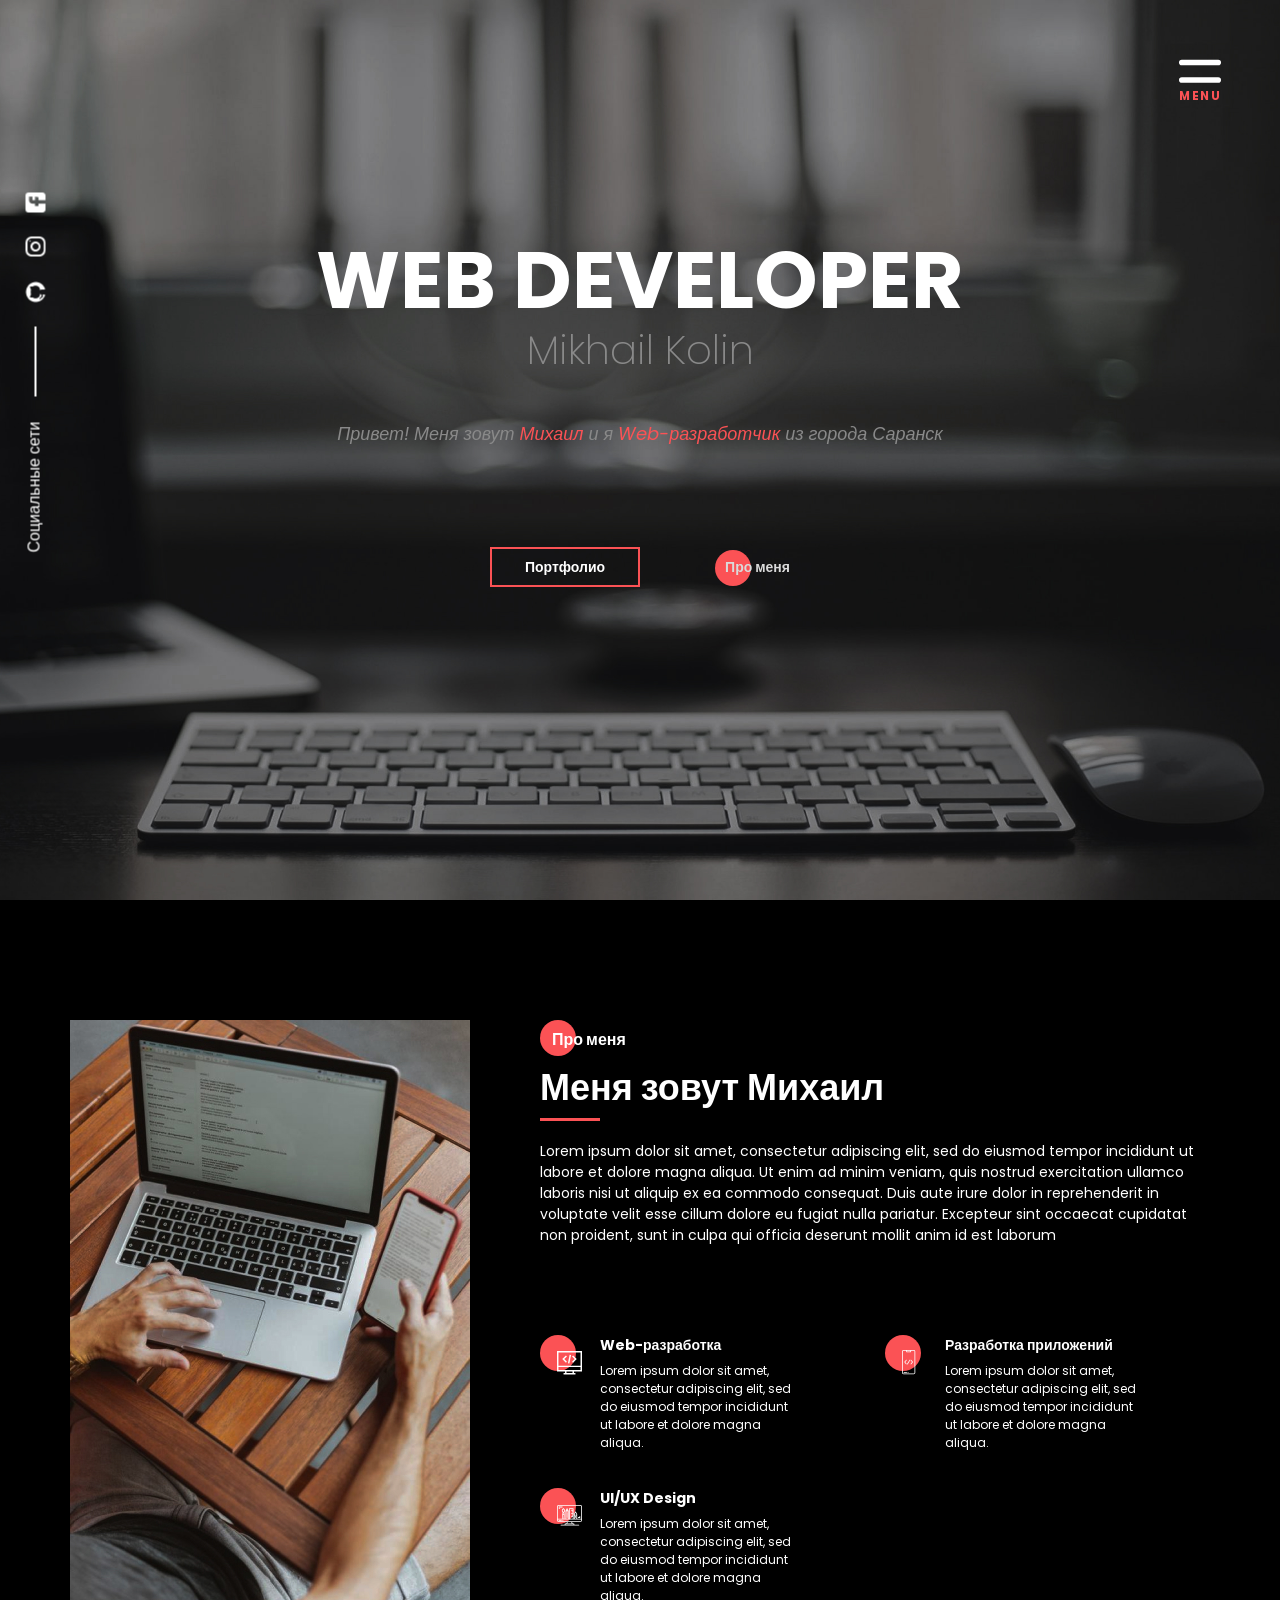
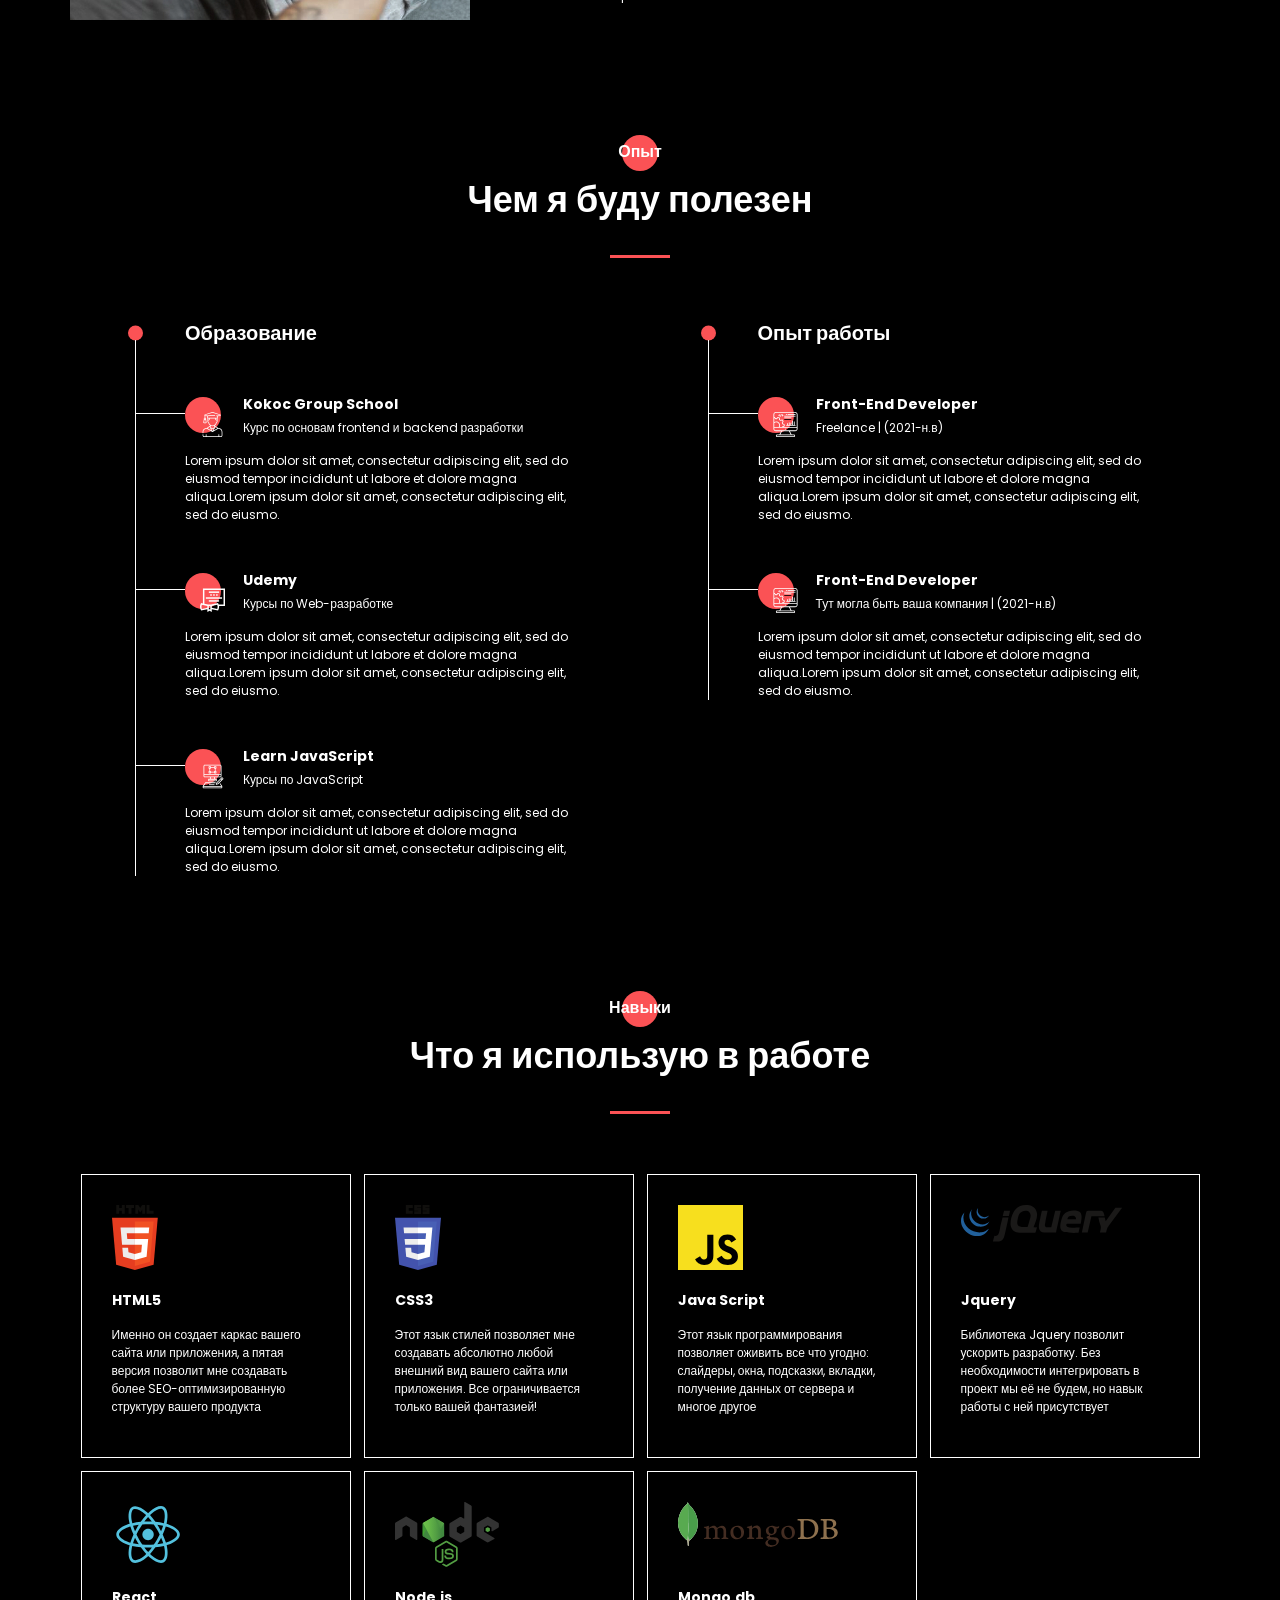
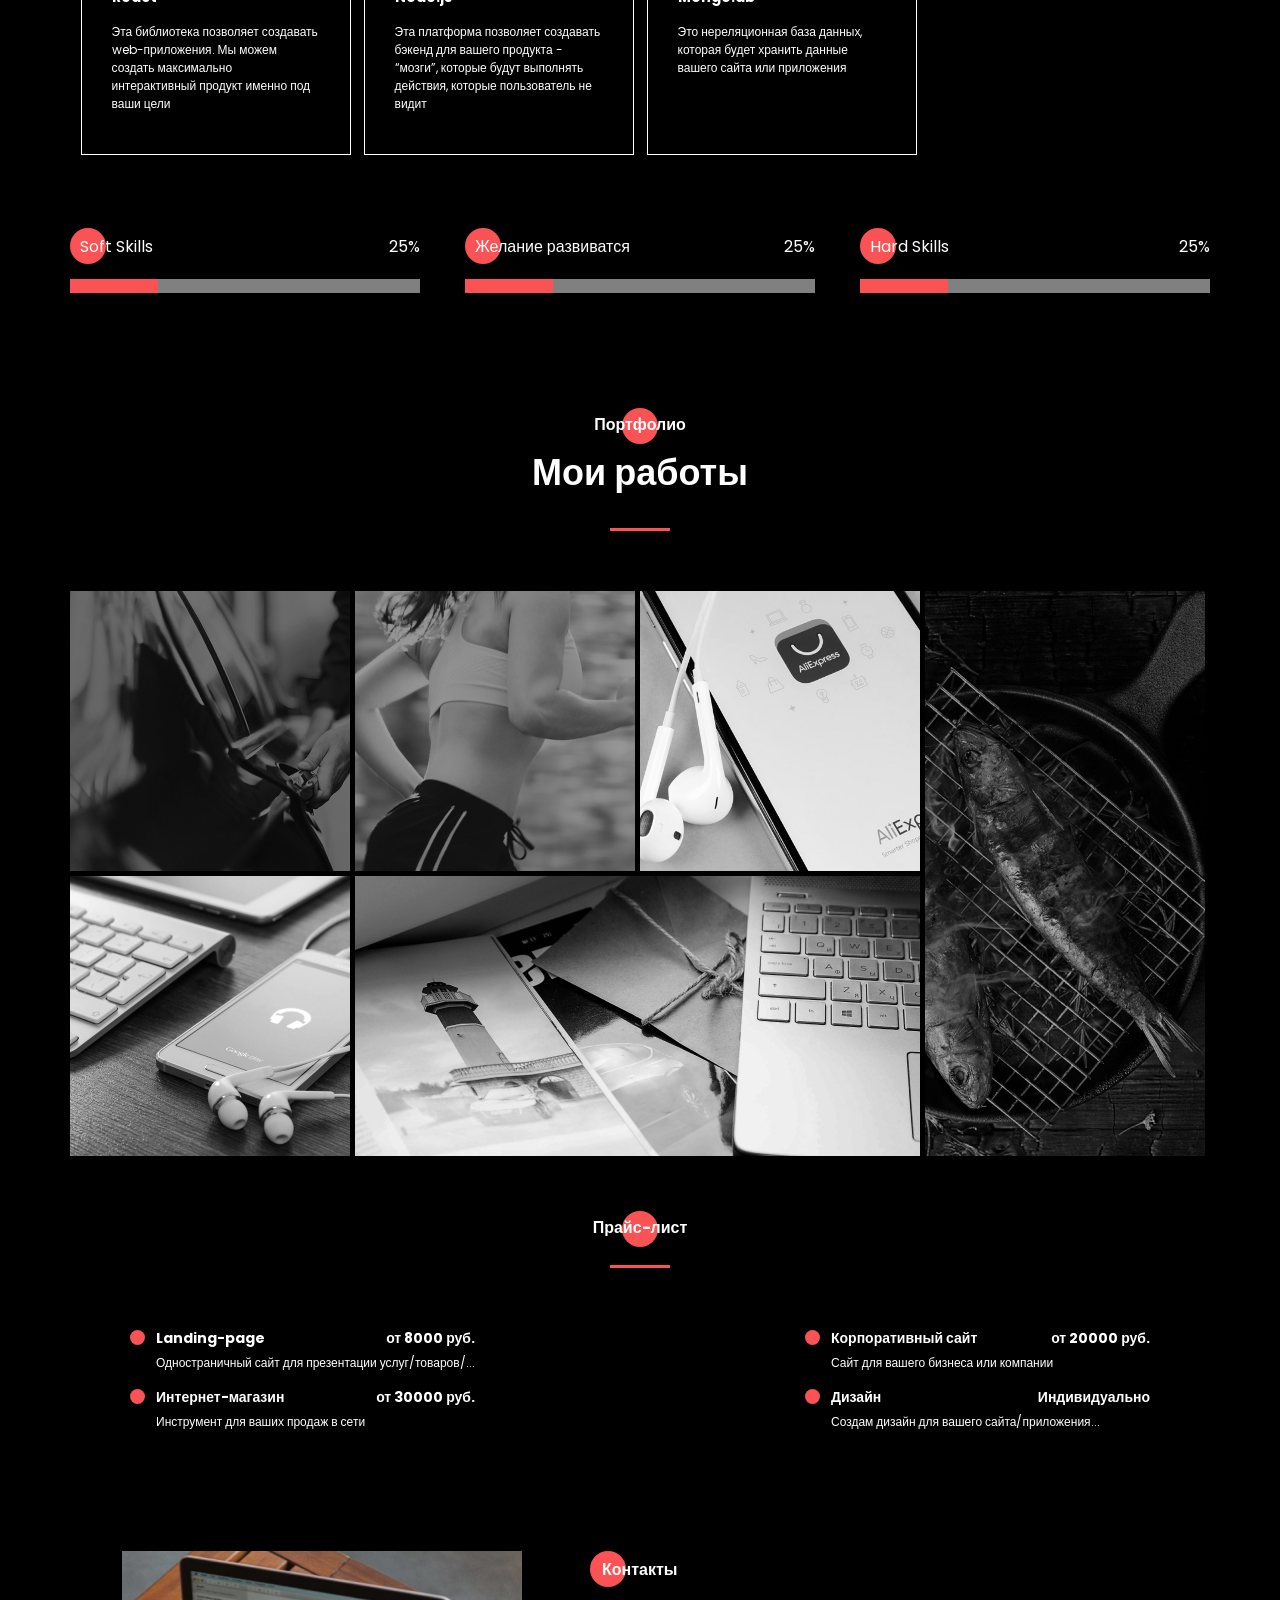
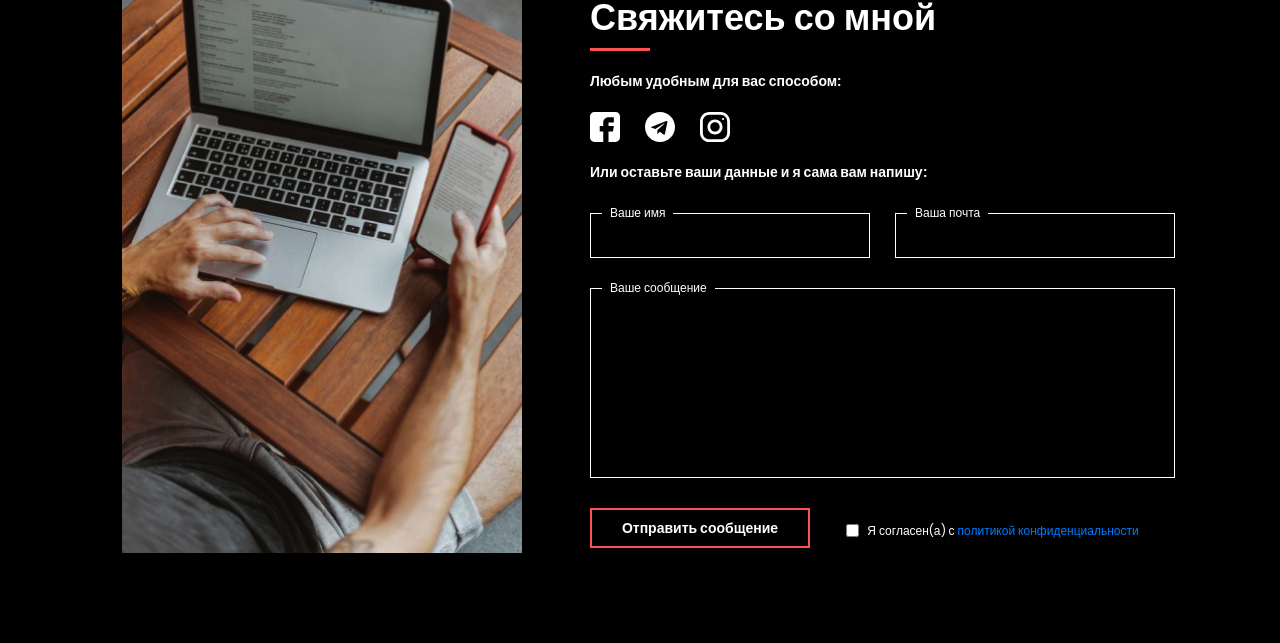
==== commit 9fdde265: "Update index.html" ====
--- a/index.html
+++ b/index.html
@@ -1 +1 @@
-<!DOCTYPE html><html lang="ru"><head><meta charset="UTF-8"><meta name="viewport" content="width=device-width,initial-scale=1"><meta http-equiv="X-UA-Compatible" content="ie=edge"><title>Portfolio</title><meta name="title" content="Мое портфолио"><meta name="description" content="Здесь вы сможете ознакомиться с моими работами и узнать больше обо мне"><!-- Open Graph / Facebook --><meta property="og:type" content="website"><meta property="og:url" content="https://metatags.io/"><meta property="og:title" content="Мое портфолио"><meta property="og:description" content="Здесь вы сможете ознакомиться с моими работами и узнать больше обо мне"><meta property="og:image" content="https://metatags.io/assets/meta-tags-16a33a6a8531e519cc0936fbba0ad904e52d35f34a46c97a2c9f6f7dd7d336f2.png"><!-- Twitter --><meta property="twitter:card" content="summary_large_image"><meta property="twitter:url" content="https://metatags.io/"><meta property="twitter:title" content="Мое портфолио"><meta property="twitter:description" content="Здесь вы сможете ознакомиться с моими работами и узнать больше обо мне"><meta property="twitter:image" content="https://metatags.io/assets/meta-tags-16a33a6a8531e519cc0936fbba0ad904e52d35f34a46c97a2c9f6f7dd7d336f2.png"><!-- Favicon  --><link rel="apple-touch-icon" sizes="57x57" href="icons/favicon//apple-icon-57x57.png"><link rel="apple-touch-icon" sizes="60x60" href="icons/favicon//apple-icon-60x60.png"><link rel="apple-touch-icon" sizes="72x72" href="icons/favicon//apple-icon-72x72.png"><link rel="apple-touch-icon" sizes="76x76" href="icons/favicon//apple-icon-76x76.png"><link rel="apple-touch-icon" sizes="114x114" href="icons/favicon//apple-icon-114x114.png"><link rel="apple-touch-icon" sizes="120x120" href="icons/favicon//apple-icon-120x120.png"><link rel="apple-touch-icon" sizes="144x144" href="icons/favicon//apple-icon-144x144.png"><link rel="apple-touch-icon" sizes="152x152" href="icons/favicon//apple-icon-152x152.png"><link rel="apple-touch-icon" sizes="180x180" href="icons/favicon//apple-icon-180x180.png"><link rel="icon" type="image/png" sizes="192x192" href="icons/favicon//android-icon-192x192.png"><link rel="icon" type="image/png" sizes="32x32" href="icons/favicon//favicon-32x32.png"><link rel="icon" type="image/png" sizes="96x96" href="icons/favicon//favicon-96x96.png"><link rel="icon" type="image/png" sizes="16x16" href="icons/favicon//favicon-16x16.png"><link rel="manifest" href="icons/favicon//manifest.json"><meta name="msapplication-TileColor" content="#ffffff"><meta name="msapplication-TileImage" content="icons/favicon//ms-icon-144x144.png"><meta name="theme-color" content="#ffffff"><link rel="stylesheet" href="css/style.min.css"></head><body><aside class="sidepanel wow animate__animated animate__fadeIn"><div class="sidepanel__text">Социальные сети</div><div class="sidepanel__divider"></div><a target="_blank" href="https://github.com/mikloukho" class="sidepanel__link"><svg width="21" height="20" viewBox="0 0 21 20" fill="none" xmlns="http://www.w3.org/2000/svg"><path d="M10.5 0.499512C4.975 0.499512 0.5 4.86119 0.5 10.2406C0.5 14.5453 3.365 18.1957 7.3375 19.4827C7.8375 19.5744 8.02083 19.2729 8.02083 19.0143C8.02083 18.783 8.0125 18.1701 8.00833 17.358C5.22667 17.9454 4.64 16.0512 4.64 16.0512C4.185 14.9269 3.5275 14.6262 3.5275 14.6262C2.62167 14.0224 3.5975 14.0347 3.5975 14.0347C4.60167 14.1025 5.12917 15.0384 5.12917 15.0384C6.02083 16.5278 7.47 16.0975 8.04167 15.8488C8.13167 15.2185 8.38917 14.7898 8.675 14.5461C6.45417 14.3024 4.12 13.4648 4.12 9.73255C4.12 8.66939 4.5075 7.80036 5.14917 7.11885C5.03667 6.87268 4.69917 5.88221 5.23667 4.54067C5.23667 4.54067 6.07417 4.27963 7.98667 5.53939C8.78667 5.32296 9.63667 5.21557 10.4867 5.21062C11.3367 5.21557 12.1867 5.32296 12.9867 5.53939C14.8867 4.27963 15.7242 4.54067 15.7242 4.54067C16.2617 5.88221 15.9242 6.87268 15.8242 7.11885C16.4617 7.80036 16.8492 8.66939 16.8492 9.73255C16.8492 13.4747 14.5117 14.2983 12.2867 14.5378C12.6367 14.8303 12.9617 15.4275 12.9617 16.3403C12.9617 17.6439 12.9492 18.6913 12.9492 19.0077C12.9492 19.263 13.1242 19.5678 13.6367 19.4703C17.6375 18.1916 20.5 14.5386 20.5 10.2406C20.5 4.86119 16.0225 0.499512 10.5 0.499512Z" fill="#ffffff"/></svg> </a><a target="_blank" href="https://www.instagram.com/mikloukho/" class="sidepanel__link"><svg width="20" height="20" viewBox="0 0 20 20" fill="none" xmlns="http://www.w3.org/2000/svg"><path d="M13.75 0H6.25C2.79875 0 0 2.79875 0 6.25V13.75C0 17.2013 2.79875 20 6.25 20H13.75C17.2013 20 20 17.2013 20 13.75V6.25C20 2.79875 17.2013 0 13.75 0ZM18.125 13.75C18.125 16.1625 16.1625 18.125 13.75 18.125H6.25C3.8375 18.125 1.875 16.1625 1.875 13.75V6.25C1.875 3.8375 3.8375 1.875 6.25 1.875H13.75C16.1625 1.875 18.125 3.8375 18.125 6.25V13.75Z" fill="#ffffff"/><path d="M10 5C7.23875 5 5 7.23875 5 10C5 12.7613 7.23875 15 10 15C12.7613 15 15 12.7613 15 10C15 7.23875 12.7613 5 10 5ZM10 13.125C8.2775 13.125 6.875 11.7225 6.875 10C6.875 8.27625 8.2775 6.875 10 6.875C11.7225 6.875 13.125 8.27625 13.125 10C13.125 11.7225 11.7225 13.125 10 13.125Z" fill="#ffffff"/><path d="M15.375 5.29123C15.7429 5.29123 16.0412 4.99295 16.0412 4.62499C16.0412 4.25703 15.7429 3.95874 15.375 3.95874C15.007 3.95874 14.7087 4.25703 14.7087 4.62499C14.7087 4.99295 15.007 5.29123 15.375 5.29123Z" fill="#ffffff"/></svg> </a><a target="_blank" href="https://www.facebook.com/mikloukho/" class="sidepanel__link"><svg width="20" height="20" viewBox="0 0 20 20" fill="none" xmlns="http://www.w3.org/2000/svg"><path d="M17.0703 0H2.92969C1.31439 0 0 1.31439 0 2.92969V17.0703C0 18.6856 1.31439 20 2.92969 20H8.82812V12.9297H6.48438V9.41406H8.82812V7.03125C8.82812 5.09262 10.4051 3.51562 12.3438 3.51562H15.8984V7.03125H12.3438V9.41406H15.8984L15.3125 12.9297H12.3438V20H17.0703C18.6856 20 20 18.6856 20 17.0703V2.92969C20 1.31439 18.6856 0 17.0703 0Z" fill="#ffffff"/></svg></a></aside><aside class="menu"><div class="menu__block"><nav class="menu__list"><ul><li class="menu__item"><a href="#about" class="menu__link">ПРО МЕНЯ</a></li><li class="menu__item"><a href="#resume" class="menu__link">МОЙ ОПЫТ</a></li><li class="menu__item"><a href="#stack" class="menu__link">МОИ НАВЫКИ</a></li><li class="menu__item"><a href="#portfolio" class="menu__link">МОИ РАБОТЫ</a></li><li class="menu__item"><a href="#price" class="menu__link">ПРАЙС-ЛИСТ</a></li><li class="menu__item"><a href="#contacts" class="menu__link">КОНТАКТЫ</a></li></ul></nav><div class="menu__social"><a target="_blank" href="https://github.com/mikloukho"><svg width="20" height="19" viewBox="0 0 20 19" fill="none" xmlns="http://www.w3.org/2000/svg"><path d="M10 0C4.475 0 0 4.36167 0 9.74107C0 14.0457 2.865 17.6962 6.8375 18.9832C7.3375 19.0749 7.52083 18.7734 7.52083 18.5148C7.52083 18.2835 7.5125 17.6706 7.50833 16.8585C4.72667 17.4459 4.14 15.5517 4.14 15.5517C3.685 14.4274 3.0275 14.1267 3.0275 14.1267C2.12167 13.5228 3.0975 13.5352 3.0975 13.5352C4.10167 13.603 4.62917 14.5389 4.62917 14.5389C5.52083 16.0283 6.97 15.5979 7.54167 15.3493C7.63167 14.719 7.88917 14.2903 8.175 14.0466C5.95417 13.8029 3.62 12.9652 3.62 9.23304C3.62 8.16988 4.0075 7.30085 4.64917 6.61934C4.53667 6.37317 4.19917 5.3827 4.73667 4.04116C4.73667 4.04116 5.57417 3.78012 7.48667 5.03988C8.28667 4.82345 9.13667 4.71606 9.98667 4.7111C10.8367 4.71606 11.6867 4.82345 12.4867 5.03988C14.3867 3.78012 15.2242 4.04116 15.2242 4.04116C15.7617 5.3827 15.4242 6.37317 15.3242 6.61934C15.9617 7.30085 16.3492 8.16988 16.3492 9.23304C16.3492 12.9752 14.0117 13.7987 11.7867 14.0383C12.1367 14.3307 12.4617 14.928 12.4617 15.8408C12.4617 17.1444 12.4492 18.1918 12.4492 18.5082C12.4492 18.7635 12.6242 19.0683 13.1367 18.9708C17.1375 17.692 20 14.0391 20 9.74107C20 4.36167 15.5225 0 10 0Z" fill="#fff"/></svg> </a><a target="_blank" href="https://www.instagram.com/mikloukho/"><svg width="20" height="20" viewBox="0 0 20 20" fill="none" xmlns="http://www.w3.org/2000/svg"><path d="M13.7495 0L6.24951 0C2.79826 0 -0.000488281 2.79875 -0.000488281 6.25L-0.000488281 13.75C-0.000488281 17.2013 2.79826 20 6.24951 20L13.7495 20C17.2008 20 19.9995 17.2013 19.9995 13.75L19.9995 6.25C19.9995 2.79875 17.2008 0 13.7495 0ZM18.1245 13.75C18.1245 16.1625 16.162 18.125 13.7495 18.125L6.24951 18.125C3.83701 18.125 1.87451 16.1625 1.87451 13.75L1.87451 6.25C1.87451 3.8375 3.83701 1.875 6.24951 1.875L13.7495 1.875C16.162 1.875 18.1245 3.8375 18.1245 6.25L18.1245 13.75Z" fill="#fff"/><path d="M9.99951 5C7.23826 5 4.99951 7.23875 4.99951 10C4.99951 12.7613 7.23826 15 9.99951 15C12.7608 15 14.9995 12.7613 14.9995 10C14.9995 7.23875 12.7608 5 9.99951 5ZM9.99951 13.125C8.27701 13.125 6.87451 11.7225 6.87451 10C6.87451 8.27625 8.27701 6.875 9.99951 6.875C11.722 6.875 13.1245 8.27625 13.1245 10C13.1245 11.7225 11.722 13.125 9.99951 13.125Z" fill="#fff"/><path d="M15.3745 5.29123C15.7425 5.29123 16.0408 4.99295 16.0408 4.62499C16.0408 4.25703 15.7425 3.95874 15.3745 3.95874C15.0065 3.95874 14.7083 4.25703 14.7083 4.62499C14.7083 4.99295 15.0065 5.29123 15.3745 5.29123Z" fill="#fff"/></svg> </a><a target="_blank" href="https://www.facebook.com/mikloukho/"><svg width="20" height="20" viewBox="0 0 20 20" fill="none" xmlns="http://www.w3.org/2000/svg"><path d="M17.0698 0L2.9292 0C1.3139 0 -0.000488281 1.31439 -0.000488281 2.92969L-0.000488281 17.0703C-0.000488281 18.6856 1.3139 20 2.9292 20L8.82764 20L8.82764 12.9297L6.48389 12.9297L6.48389 9.41406L8.82764 9.41406L8.82764 7.03125C8.82764 5.09262 10.4046 3.51563 12.3433 3.51563L15.8979 3.51563L15.8979 7.03125L12.3433 7.03125L12.3433 9.41406L15.8979 9.41406L15.312 12.9297L12.3433 12.9297L12.3433 20L17.0698 20C18.6851 20 19.9995 18.6856 19.9995 17.0703L19.9995 2.92969C19.9995 1.31439 18.6851 0 17.0698 0Z" fill="#fff"/></svg></a></div></div><div class="menu__overlay"></div></aside><section class="intro"><div class="hamburger wow animate__animated animate__fadeIn"><div id="menu-btn"><span class="icon"></span> <span class="text">MENU</span></div></div><div class="container wow animate__animated animate__fadeIn"><h1 class="title title--fz80">WEB DEVELOPER</h1><h2 class="title title--fz40 intro__subtitle">Mikhail Kolin</h2><div class="intro__descr">Привет! Меня зовут <span>Михаил</span> и я <span>Web-разработчик</span> из города Саранск</div><div class="intro__buttons"><a href="#portfolio" class="intro__link btn">Портфолио</a> <a href="#about" class="intro__link link">Про меня</a></div></div></section><section id="about" class="about"><div class="container"><div class="about__wrapper"><div class="about__photo wow animate__animated animate__fadeInLeft"><img src="./img/main_photo.jpg" alt="photo"></div><div class="about__descr wow animate__animated animate__fadeInRight"><h2 class="title title--fz16 about__title">Про меня</h2><div class="title about__subtitle">Меня зовут Михаил</div><div class="divider"></div><p class="about__text">Lorem ipsum dolor sit amet, consectetur adipiscing elit, sed do eiusmod tempor incididunt ut labore et dolore magna aliqua. Ut enim ad minim veniam, quis nostrud exercitation ullamco laboris nisi ut aliquip ex ea commodo consequat. Duis aute irure dolor in reprehenderit in voluptate velit esse cillum dolore eu fugiat nulla pariatur. Excepteur sint occaecat cupidatat non proident, sunt in culpa qui officia deserunt mollit anim id est laborum</p></div><div class="about__skills wow animate__animated animate__fadeInRight"><div class="about__skills-item"><div class="about__skills-circle"><img src="./icons/about_me/web_development.svg" alt="web-dev"></div><div><div class="title title--fz14">Web-разработка</div><p class="about__skills-text">Lorem ipsum dolor sit amet, consectetur adipiscing elit, sed do eiusmod tempor incididunt ut labore et dolore magna aliqua.</p></div></div><div class="about__skills-item"><div class="about__skills-circle"><img src="./icons/about_me/mobile_dev.svg" alt="mobile-dev"></div><div><div class="title title--fz14">Разработка приложений</div><p class="about__skills-text">Lorem ipsum dolor sit amet, consectetur adipiscing elit, sed do eiusmod tempor incididunt ut labore et dolore magna aliqua.</p></div></div><div class="about__skills-item"><div class="about__skills-circle"><img src="./icons/about_me/design.svg" alt="design"></div><div><div class="title title--fz14">UI/UX Design</div><p class="about__skills-text">Lorem ipsum dolor sit amet, consectetur adipiscing elit, sed do eiusmod tempor incididunt ut labore et dolore magna aliqua.</p></div></div></div></div></div></section><section id="resume" class="resume"><div class="container"><h2 class="title title--fz16 title__section-title wow animate__animated animate__fadeInDown">Опыт</h2><div class="title title__section-subtitle wow animate__animated animate__fadeInDown">Чем я буду полезен</div><div class="divider wow animate__animated animate__fadeInDown"></div><div class="resume__wrapper"><div class="resume__row wow animate__animated animate__fadeInLeft"><h3 class="title title--fz20 resume__row-title">Образование</h3><ul class="resume__list"><li class="resume__unit"><div class="resume__item"><div class="resume__item-head"><div class="resume__item-icon"><img src="./icons/experience/university.svg" alt="university"></div><h4 class="title title--fz14">Kokoc Group School</h4><div class="resume__item-text">Курс по основам frontend и backend разработки</div></div><p class="resume__item-descr">Lorem ipsum dolor sit amet, consectetur adipiscing elit, sed do eiusmod tempor incididunt ut labore et dolore magna aliqua.Lorem ipsum dolor sit amet, consectetur adipiscing elit, sed do eiusmo.</p></div></li><li class="resume__unit"><div class="resume__item"><div class="resume__item-head"><div class="resume__item-icon"><img src="./icons/experience/courses.svg" alt="diplom"></div><h4 class="title title--fz14">Udemy</h4><div class="resume__item-text">Курсы по Web-разработке</div></div><p class="resume__item-descr">Lorem ipsum dolor sit amet, consectetur adipiscing elit, sed do eiusmod tempor incididunt ut labore et dolore magna aliqua.Lorem ipsum dolor sit amet, consectetur adipiscing elit, sed do eiusmo.</p></div></li><li class="resume__unit"><div class="resume__item"><div class="resume__item-head"><div class="resume__item-icon"><img src="./icons/experience/designer.svg" alt="pc"></div><h4 class="title title--fz14">Learn JavaScript</h4><div class="resume__item-text">Курсы по JavaScript</div></div><p class="resume__item-descr">Lorem ipsum dolor sit amet, consectetur adipiscing elit, sed do eiusmod tempor incididunt ut labore et dolore magna aliqua.Lorem ipsum dolor sit amet, consectetur adipiscing elit, sed do eiusmo.</p></div></li></ul></div><div class="resume__row wow animate__animated animate__fadeInRight"><h3 class="title title--fz20 resume__row-title">Опыт работы</h3><ul class="resume__list"><li class="resume__unit"><div class="resume__item"><div class="resume__item-head"><div class="resume__item-icon"><img src="./icons/experience/developer.svg" alt="developer"></div><h4 class="title title--fz14">Front-End Developer</h4><div class="resume__item-text">Freelance | (2021-н.в)</div></div><p class="resume__item-descr">Lorem ipsum dolor sit amet, consectetur adipiscing elit, sed do eiusmod tempor incididunt ut labore et dolore magna aliqua.Lorem ipsum dolor sit amet, consectetur adipiscing elit, sed do eiusmo.</p></div></li><li class="resume__unit"><div class="resume__item"><div class="resume__item-head"><div class="resume__item-icon"><img src="./icons/experience/developer.svg" alt="developer"></div><h4 class="title title--fz14">Front-End Developer</h4><div class="resume__item-text">Тут могла быть ваша компания | (2021-н.в)</div></div><p class="resume__item-descr">Lorem ipsum dolor sit amet, consectetur adipiscing elit, sed do eiusmod tempor incididunt ut labore et dolore magna aliqua.Lorem ipsum dolor sit amet, consectetur adipiscing elit, sed do eiusmo.</p></div></li></ul></div></div></div></section><section id="stack" class="stack"><div class="container"><h2 class="title title--fz16 title__section-title wow animate__animated animate__fadeInDown">Навыки</h2><div class="title title__section-subtitle wow animate__animated animate__fadeInDown">Что я использую в работе</div><div class="divider wow animate__animated animate__fadeInDown"></div><div class="stack__wrapper wow animate__animated animate__fadeInUp"><div class="stack__item"><div class="stack__img"><img src="./icons/skills/html5.svg" alt="" class="stack__pic"></div><h3 class="title title--fz14 stack__name">HTML5</h3><p class="stack__descr">Именно он создает каркас вашего сайта или приложения, а пятая версия позволит мне создавать более SEO-оптимизированную структуру вашего продукта</p></div><div class="stack__item"><div class="stack__img"><img src="./icons/skills/css3.svg" alt="" class="stack__pic"></div><h3 class="title title--fz14 stack__name">CSS3</h3><p class="stack__descr">Этот язык стилей позволяет мне создавать абсолютно любой внешний вид вашего сайта или приложения. Все ограничивается только вашей фантазией!</p></div><div class="stack__item"><div class="stack__img"><img src="./icons/skills/js.svg" alt="" class="stack__pic"></div><h3 class="title title--fz14 stack__name">Java Script</h3><p class="stack__descr">Этот язык программирования позволяет оживить все что угодно: слайдеры, окна, подсказки, вкладки, получение данных от сервера и многое другое</p></div><div class="stack__item"><div class="stack__img"><img src="./icons/skills/jquery.svg" alt="" class="stack__pic"></div><h3 class="title title--fz14 stack__name">Jquery</h3><p class="stack__descr">Библиотека Jquery позволит ускорить разработку. Без необходимости интегрировать в проект мы её не будем, но навык работы с ней присутствует</p></div><div class="stack__item"><div class="stack__img"><img src="./icons/skills/react.svg" alt="" class="stack__pic"></div><h3 class="title title--fz14 stack__name">React</h3><p class="stack__descr">Эта библиотека позволяет создавать web-приложения. Мы можем создать максимально интерактивный продукт именно под ваши цели</p></div><div class="stack__item"><div class="stack__img"><img src="./icons/skills/node.js.svg" alt="" class="stack__pic"></div><h3 class="title title--fz14 stack__name">Node.js</h3><p class="stack__descr">Эта платформа позволяет создавать бэкенд для вашего продукта - “мозги”, которые будут выполнять действия, которые пользователь не видит</p></div><div class="stack__item"><div class="stack__img"><img src="./icons/skills/mongo.db.svg" alt="" class="stack__pic"></div><h3 class="title title--fz14 stack__name">Mongo.db</h3><p class="stack__descr">Это нереляционная база данных, которая будет хранить данные вашего сайта или приложения</p></div></div><div class="stack__raiting wow animate__animated animate__fadeIn"><div class="stack__raiting-item"><div class="stack__raiting-name">Soft Skills</div><div class="stack__raiting-val" data-procent="80"></div><div class="stack__raiting-level"><div class="stack__raiting-progress"></div></div></div><div class="stack__raiting-item"><div class="stack__raiting-name">Желание развиватся</div><div class="stack__raiting-val" data-procent="100"></div><div class="stack__raiting-level"><div class="stack__raiting-progress"></div></div></div><div class="stack__raiting-item"><div class="stack__raiting-name">Hard Skills</div><div class="stack__raiting-val" data-procent="51"></div><div class="stack__raiting-level"><div class="stack__raiting-progress"></div></div></div></div></div></section><section id="portfolio" class="portfolio"><div class="container"><h2 class="title title--fz16 title__section-title wow animate__animated animate__fadeInDown">Портфолио</h2><div class="title title__section-subtitle wow animate__animated animate__fadeInDown">Мои работы</div><div class="divider wow animate__animated animate__fadeInDown"></div><div class="portfolio__wrapper wow animate__animated animate__fadeInUp"><a href="./works/Uber" target="_blank" class="portfolio__item"><img src="./img/works/uber.jpg" alt="uber" class="portfolio__pic"> </a><a href="./works/Pulse" target="_blank" class="portfolio__item"><img src="./img/works/pulse.jpg" alt="pulse" class="portfolio__pic"> </a><a href="./works/provodnik" target="_blank" class="portfolio__item"><img src="./img/works/ali.jpg" alt="bread" class="portfolio__pic"> </a><a href="./works/Hungry" target="_blank" class="portfolio__item"><img src="./img/works/hunger.jpg" alt="plans" class="portfolio__pic"> </a><a href="#" target="_blank" class="portfolio__item"><img src="./img/works/ipad.jpg" alt="ipad" class="portfolio__pic"> </a><a href="#" target="_blank" class="portfolio__item"><img src="./img/works/mac.jpg" alt="mac" class="portfolio__pic"></a></div></div></section><section id="price" class="price"><div class="container"><h2 class="title title--fz16 title__section-title wow animate__animated animate__fadeInDown">Прайс-лист</h2><div class="divider wow animate__animated animate__fadeInDown"></div><div class="price__wrapper wow animate__animated animate__fadeInUp"><div class="price__item"><div class="price__name">Landing-page</div><div class="price__val">от 8000 руб.</div><div class="price__descr">Одностраничный сайт для презентации услуг/товаров/...</div></div><div class="price__item"><div class="price__name">Корпоративный сайт</div><div class="price__val">от 20000 руб.</div><div class="price__descr">Сайт для вашего бизнеса или компании</div></div><div class="price__item"><div class="price__name">Интернет-магазин</div><div class="price__val">от 30000 руб.</div><div class="price__descr">Инструмент для ваших продаж в сети</div></div><div class="price__item"><div class="price__name">Дизайн</div><div class="price__val">Индивидуально</div><div class="price__descr">Создам дизайн для вашего сайта/приложения...</div></div></div></div></section><section id="contacts" class="contacts"><div class="container"><div class="contacts__wrapper"><div class="contacts__photo wow animate__animated animate__fadeInLeft"><img src="./img/main_photo.jpg" alt="photo" class="contacts__pic"></div><div class="contacts__content wow animate__animated animate__fadeInRight"><h2 class="title title--fz16 contacts__title">Контакты</h2><div class="title contacts__subtitle">Свяжитесь со мной</div><div class="divider"></div><div class="title title--fz14 contacts__text">Любым удобным для вас способом:</div><div class="contacts__social"><a target="_blank" href="https://www.facebook.com/mikloukho/" class="contacts__link"><img src="./icons/social/facebook.svg" alt="Facebook"></a><a href="t.me/mikloukho" class="contacts__link"><img src="./icons/social/telegram.svg" alt="Telegram"></a><a target="_blank" href="https://www.instagram.com/mikloukho/" class="contacts__link"><img src="./icons/social/instagram.svg" alt="Instagram"></a></div><div class="title title--fz14 contacts__text">Или оставьте ваши данные и я сама вам напишу:</div><form action="#" class="contacts__form"><label for="name" class="contacts__input"><span class="contacts__descr">Ваше имя</span> <input required autocomplete="off" id="name" name="name" type="text"></label> <label for="email" class="contacts__input"><span class="contacts__descr">Ваша почта</span> <input required autocomplete="off" id="email" name="email" type="email"></label> <label for="message" class="contacts__input"><span class="contacts__descr">Ваше сообщение</span> <textarea autocomplete="off" id="message" name="message"></textarea></label><div class="contacts__triggers"><button class="btn btn--long">Отправить сообщение</button><div class="contacts__policy"><label for="checkbox"><input required id="checkbox" name="checkbox" type="checkbox"> <span>Я согласен(а) с <a href="./policy.html">политикой конфиденциальности</a></span></label></div></div></form></div></div></div></section><script src="js/wow.min.js"></script><script src="js/script.js"></script></body></html>
+<!DOCTYPE html><html lang="ru"><head><meta charset="UTF-8"><meta name="viewport" content="width=device-width,initial-scale=1"><meta http-equiv="X-UA-Compatible" content="ie=edge"><title>Portfolio</title><meta name="title" content="Мое портфолио"><meta name="description" content="Здесь вы сможете ознакомиться с моими работами и узнать больше обо мне"><!-- Open Graph / Facebook --><meta property="og:type" content="website"><meta property="og:url" content="https://metatags.io/"><meta property="og:title" content="Мое портфолио"><meta property="og:description" content="Здесь вы сможете ознакомиться с моими работами и узнать больше обо мне"><meta property="og:image" content="https://metatags.io/assets/meta-tags-16a33a6a8531e519cc0936fbba0ad904e52d35f34a46c97a2c9f6f7dd7d336f2.png"><!-- Twitter --><meta property="twitter:card" content="summary_large_image"><meta property="twitter:url" content="https://metatags.io/"><meta property="twitter:title" content="Мое портфолио"><meta property="twitter:description" content="Здесь вы сможете ознакомиться с моими работами и узнать больше обо мне"><meta property="twitter:image" content="https://metatags.io/assets/meta-tags-16a33a6a8531e519cc0936fbba0ad904e52d35f34a46c97a2c9f6f7dd7d336f2.png"><!-- Favicon  --><link rel="apple-touch-icon" sizes="57x57" href="icons/favicon//apple-icon-57x57.png"><link rel="apple-touch-icon" sizes="60x60" href="icons/favicon//apple-icon-60x60.png"><link rel="apple-touch-icon" sizes="72x72" href="icons/favicon//apple-icon-72x72.png"><link rel="apple-touch-icon" sizes="76x76" href="icons/favicon//apple-icon-76x76.png"><link rel="apple-touch-icon" sizes="114x114" href="icons/favicon//apple-icon-114x114.png"><link rel="apple-touch-icon" sizes="120x120" href="icons/favicon//apple-icon-120x120.png"><link rel="apple-touch-icon" sizes="144x144" href="icons/favicon//apple-icon-144x144.png"><link rel="apple-touch-icon" sizes="152x152" href="icons/favicon//apple-icon-152x152.png"><link rel="apple-touch-icon" sizes="180x180" href="icons/favicon//apple-icon-180x180.png"><link rel="icon" type="image/png" sizes="192x192" href="icons/favicon//android-icon-192x192.png"><link rel="icon" type="image/png" sizes="32x32" href="icons/favicon//favicon-32x32.png"><link rel="icon" type="image/png" sizes="96x96" href="icons/favicon//favicon-96x96.png"><link rel="icon" type="image/png" sizes="16x16" href="icons/favicon//favicon-16x16.png"><link rel="manifest" href="icons/favicon//manifest.json"><meta name="msapplication-TileColor" content="#ffffff"><meta name="msapplication-TileImage" content="icons/favicon//ms-icon-144x144.png"><meta name="theme-color" content="#ffffff"><link rel="stylesheet" href="css/style.min.css"></head><body><aside class="sidepanel wow animate__animated animate__fadeIn"><div class="sidepanel__text">Социальные сети</div><div class="sidepanel__divider"></div><a target="_blank" href="https://github.com/mikloukho" class="sidepanel__link"><svg width="21" height="20" viewBox="0 0 21 20" fill="none" xmlns="http://www.w3.org/2000/svg"><path d="M10.5 0.499512C4.975 0.499512 0.5 4.86119 0.5 10.2406C0.5 14.5453 3.365 18.1957 7.3375 19.4827C7.8375 19.5744 8.02083 19.2729 8.02083 19.0143C8.02083 18.783 8.0125 18.1701 8.00833 17.358C5.22667 17.9454 4.64 16.0512 4.64 16.0512C4.185 14.9269 3.5275 14.6262 3.5275 14.6262C2.62167 14.0224 3.5975 14.0347 3.5975 14.0347C4.60167 14.1025 5.12917 15.0384 5.12917 15.0384C6.02083 16.5278 7.47 16.0975 8.04167 15.8488C8.13167 15.2185 8.38917 14.7898 8.675 14.5461C6.45417 14.3024 4.12 13.4648 4.12 9.73255C4.12 8.66939 4.5075 7.80036 5.14917 7.11885C5.03667 6.87268 4.69917 5.88221 5.23667 4.54067C5.23667 4.54067 6.07417 4.27963 7.98667 5.53939C8.78667 5.32296 9.63667 5.21557 10.4867 5.21062C11.3367 5.21557 12.1867 5.32296 12.9867 5.53939C14.8867 4.27963 15.7242 4.54067 15.7242 4.54067C16.2617 5.88221 15.9242 6.87268 15.8242 7.11885C16.4617 7.80036 16.8492 8.66939 16.8492 9.73255C16.8492 13.4747 14.5117 14.2983 12.2867 14.5378C12.6367 14.8303 12.9617 15.4275 12.9617 16.3403C12.9617 17.6439 12.9492 18.6913 12.9492 19.0077C12.9492 19.263 13.1242 19.5678 13.6367 19.4703C17.6375 18.1916 20.5 14.5386 20.5 10.2406C20.5 4.86119 16.0225 0.499512 10.5 0.499512Z" fill="#ffffff"/></svg> </a><a target="_blank" href="https://www.instagram.com/mikloukho/" class="sidepanel__link"><svg width="20" height="20" viewBox="0 0 20 20" fill="none" xmlns="http://www.w3.org/2000/svg"><path d="M13.75 0H6.25C2.79875 0 0 2.79875 0 6.25V13.75C0 17.2013 2.79875 20 6.25 20H13.75C17.2013 20 20 17.2013 20 13.75V6.25C20 2.79875 17.2013 0 13.75 0ZM18.125 13.75C18.125 16.1625 16.1625 18.125 13.75 18.125H6.25C3.8375 18.125 1.875 16.1625 1.875 13.75V6.25C1.875 3.8375 3.8375 1.875 6.25 1.875H13.75C16.1625 1.875 18.125 3.8375 18.125 6.25V13.75Z" fill="#ffffff"/><path d="M10 5C7.23875 5 5 7.23875 5 10C5 12.7613 7.23875 15 10 15C12.7613 15 15 12.7613 15 10C15 7.23875 12.7613 5 10 5ZM10 13.125C8.2775 13.125 6.875 11.7225 6.875 10C6.875 8.27625 8.2775 6.875 10 6.875C11.7225 6.875 13.125 8.27625 13.125 10C13.125 11.7225 11.7225 13.125 10 13.125Z" fill="#ffffff"/><path d="M15.375 5.29123C15.7429 5.29123 16.0412 4.99295 16.0412 4.62499C16.0412 4.25703 15.7429 3.95874 15.375 3.95874C15.007 3.95874 14.7087 4.25703 14.7087 4.62499C14.7087 4.99295 15.007 5.29123 15.375 5.29123Z" fill="#ffffff"/></svg> </a><a target="_blank" href="https://www.facebook.com/mikloukho/" class="sidepanel__link"><svg width="20" height="20" viewBox="0 0 20 20" fill="none" xmlns="http://www.w3.org/2000/svg"><path d="M17.0703 0H2.92969C1.31439 0 0 1.31439 0 2.92969V17.0703C0 18.6856 1.31439 20 2.92969 20H8.82812V12.9297H6.48438V9.41406H8.82812V7.03125C8.82812 5.09262 10.4051 3.51562 12.3438 3.51562H15.8984V7.03125H12.3438V9.41406H15.8984L15.3125 12.9297H12.3438V20H17.0703C18.6856 20 20 18.6856 20 17.0703V2.92969C20 1.31439 18.6856 0 17.0703 0Z" fill="#ffffff"/></svg></a></aside><aside class="menu"><div class="menu__block"><nav class="menu__list"><ul><li class="menu__item"><a href="#about" class="menu__link">ПРО МЕНЯ</a></li><li class="menu__item"><a href="#resume" class="menu__link">МОЙ ОПЫТ</a></li><li class="menu__item"><a href="#stack" class="menu__link">МОИ НАВЫКИ</a></li><li class="menu__item"><a href="#portfolio" class="menu__link">МОИ РАБОТЫ</a></li><li class="menu__item"><a href="#price" class="menu__link">ПРАЙС-ЛИСТ</a></li><li class="menu__item"><a href="#contacts" class="menu__link">КОНТАКТЫ</a></li></ul></nav><div class="menu__social"><a target="_blank" href="https://github.com/mikloukho"><svg width="20" height="19" viewBox="0 0 20 19" fill="none" xmlns="http://www.w3.org/2000/svg"><path d="M10 0C4.475 0 0 4.36167 0 9.74107C0 14.0457 2.865 17.6962 6.8375 18.9832C7.3375 19.0749 7.52083 18.7734 7.52083 18.5148C7.52083 18.2835 7.5125 17.6706 7.50833 16.8585C4.72667 17.4459 4.14 15.5517 4.14 15.5517C3.685 14.4274 3.0275 14.1267 3.0275 14.1267C2.12167 13.5228 3.0975 13.5352 3.0975 13.5352C4.10167 13.603 4.62917 14.5389 4.62917 14.5389C5.52083 16.0283 6.97 15.5979 7.54167 15.3493C7.63167 14.719 7.88917 14.2903 8.175 14.0466C5.95417 13.8029 3.62 12.9652 3.62 9.23304C3.62 8.16988 4.0075 7.30085 4.64917 6.61934C4.53667 6.37317 4.19917 5.3827 4.73667 4.04116C4.73667 4.04116 5.57417 3.78012 7.48667 5.03988C8.28667 4.82345 9.13667 4.71606 9.98667 4.7111C10.8367 4.71606 11.6867 4.82345 12.4867 5.03988C14.3867 3.78012 15.2242 4.04116 15.2242 4.04116C15.7617 5.3827 15.4242 6.37317 15.3242 6.61934C15.9617 7.30085 16.3492 8.16988 16.3492 9.23304C16.3492 12.9752 14.0117 13.7987 11.7867 14.0383C12.1367 14.3307 12.4617 14.928 12.4617 15.8408C12.4617 17.1444 12.4492 18.1918 12.4492 18.5082C12.4492 18.7635 12.6242 19.0683 13.1367 18.9708C17.1375 17.692 20 14.0391 20 9.74107C20 4.36167 15.5225 0 10 0Z" fill="#fff"/></svg> </a><a target="_blank" href="https://www.instagram.com/mikloukho/"><svg width="20" height="20" viewBox="0 0 20 20" fill="none" xmlns="http://www.w3.org/2000/svg"><path d="M13.7495 0L6.24951 0C2.79826 0 -0.000488281 2.79875 -0.000488281 6.25L-0.000488281 13.75C-0.000488281 17.2013 2.79826 20 6.24951 20L13.7495 20C17.2008 20 19.9995 17.2013 19.9995 13.75L19.9995 6.25C19.9995 2.79875 17.2008 0 13.7495 0ZM18.1245 13.75C18.1245 16.1625 16.162 18.125 13.7495 18.125L6.24951 18.125C3.83701 18.125 1.87451 16.1625 1.87451 13.75L1.87451 6.25C1.87451 3.8375 3.83701 1.875 6.24951 1.875L13.7495 1.875C16.162 1.875 18.1245 3.8375 18.1245 6.25L18.1245 13.75Z" fill="#fff"/><path d="M9.99951 5C7.23826 5 4.99951 7.23875 4.99951 10C4.99951 12.7613 7.23826 15 9.99951 15C12.7608 15 14.9995 12.7613 14.9995 10C14.9995 7.23875 12.7608 5 9.99951 5ZM9.99951 13.125C8.27701 13.125 6.87451 11.7225 6.87451 10C6.87451 8.27625 8.27701 6.875 9.99951 6.875C11.722 6.875 13.1245 8.27625 13.1245 10C13.1245 11.7225 11.722 13.125 9.99951 13.125Z" fill="#fff"/><path d="M15.3745 5.29123C15.7425 5.29123 16.0408 4.99295 16.0408 4.62499C16.0408 4.25703 15.7425 3.95874 15.3745 3.95874C15.0065 3.95874 14.7083 4.25703 14.7083 4.62499C14.7083 4.99295 15.0065 5.29123 15.3745 5.29123Z" fill="#fff"/></svg> </a><a target="_blank" href="https://www.facebook.com/mikloukho/"><svg width="20" height="20" viewBox="0 0 20 20" fill="none" xmlns="http://www.w3.org/2000/svg"><path d="M17.0698 0L2.9292 0C1.3139 0 -0.000488281 1.31439 -0.000488281 2.92969L-0.000488281 17.0703C-0.000488281 18.6856 1.3139 20 2.9292 20L8.82764 20L8.82764 12.9297L6.48389 12.9297L6.48389 9.41406L8.82764 9.41406L8.82764 7.03125C8.82764 5.09262 10.4046 3.51563 12.3433 3.51563L15.8979 3.51563L15.8979 7.03125L12.3433 7.03125L12.3433 9.41406L15.8979 9.41406L15.312 12.9297L12.3433 12.9297L12.3433 20L17.0698 20C18.6851 20 19.9995 18.6856 19.9995 17.0703L19.9995 2.92969C19.9995 1.31439 18.6851 0 17.0698 0Z" fill="#fff"/></svg></a></div></div><div class="menu__overlay"></div></aside><section class="intro"><div class="hamburger wow animate__animated animate__fadeIn"><div id="menu-btn"><span class="icon"></span> <span class="text">MENU</span></div></div><div class="container wow animate__animated animate__fadeIn"><h1 class="title title--fz80">WEB DEVELOPER</h1><h2 class="title title--fz40 intro__subtitle">Mikhail Kolin</h2><div class="intro__descr">Привет! Меня зовут <span>Михаил</span> и я <span>Web-разработчик</span> из города Саранск</div><div class="intro__buttons"><a href="#portfolio" class="intro__link btn">Портфолио</a> <a href="#about" class="intro__link link">Про меня</a></div></div></section><section id="about" class="about"><div class="container"><div class="about__wrapper"><div class="about__photo wow animate__animated animate__fadeInLeft"><img src="./img/main_photo.jpg" alt="photo"></div><div class="about__descr wow animate__animated animate__fadeInRight"><h2 class="title title--fz16 about__title">Про меня</h2><div class="title about__subtitle">Меня зовут Михаил</div><div class="divider"></div><p class="about__text">Lorem ipsum dolor sit amet, consectetur adipiscing elit, sed do eiusmod tempor incididunt ut labore et dolore magna aliqua. Ut enim ad minim veniam, quis nostrud exercitation ullamco laboris nisi ut aliquip ex ea commodo consequat. Duis aute irure dolor in reprehenderit in voluptate velit esse cillum dolore eu fugiat nulla pariatur. Excepteur sint occaecat cupidatat non proident, sunt in culpa qui officia deserunt mollit anim id est laborum</p></div><div class="about__skills wow animate__animated animate__fadeInRight"><div class="about__skills-item"><div class="about__skills-circle"><img src="./icons/about_me/web_development.svg" alt="web-dev"></div><div><div class="title title--fz14">Web-разработка</div><p class="about__skills-text">Lorem ipsum dolor sit amet, consectetur adipiscing elit, sed do eiusmod tempor incididunt ut labore et dolore magna aliqua.</p></div></div><div class="about__skills-item"><div class="about__skills-circle"><img src="./icons/about_me/mobile_dev.svg" alt="mobile-dev"></div><div><div class="title title--fz14">Разработка приложений</div><p class="about__skills-text">Lorem ipsum dolor sit amet, consectetur adipiscing elit, sed do eiusmod tempor incididunt ut labore et dolore magna aliqua.</p></div></div><div class="about__skills-item"><div class="about__skills-circle"><img src="./icons/about_me/design.svg" alt="design"></div><div><div class="title title--fz14">UI/UX Design</div><p class="about__skills-text">Lorem ipsum dolor sit amet, consectetur adipiscing elit, sed do eiusmod tempor incididunt ut labore et dolore magna aliqua.</p></div></div></div></div></div></section><section id="resume" class="resume"><div class="container"><h2 class="title title--fz16 title__section-title wow animate__animated animate__fadeInDown">Опыт</h2><div class="title title__section-subtitle wow animate__animated animate__fadeInDown">Чем я буду полезен</div><div class="divider wow animate__animated animate__fadeInDown"></div><div class="resume__wrapper"><div class="resume__row wow animate__animated animate__fadeInLeft"><h3 class="title title--fz20 resume__row-title">Образование</h3><ul class="resume__list"><li class="resume__unit"><div class="resume__item"><div class="resume__item-head"><div class="resume__item-icon"><img src="./icons/experience/university.svg" alt="university"></div><h4 class="title title--fz14">Kokoc Group School</h4><div class="resume__item-text">Курс по основам frontend и backend разработки</div></div><p class="resume__item-descr">Lorem ipsum dolor sit amet, consectetur adipiscing elit, sed do eiusmod tempor incididunt ut labore et dolore magna aliqua.Lorem ipsum dolor sit amet, consectetur adipiscing elit, sed do eiusmo.</p></div></li><li class="resume__unit"><div class="resume__item"><div class="resume__item-head"><div class="resume__item-icon"><img src="./icons/experience/courses.svg" alt="diplom"></div><h4 class="title title--fz14">Udemy</h4><div class="resume__item-text">Курсы по Web-разработке</div></div><p class="resume__item-descr">Lorem ipsum dolor sit amet, consectetur adipiscing elit, sed do eiusmod tempor incididunt ut labore et dolore magna aliqua.Lorem ipsum dolor sit amet, consectetur adipiscing elit, sed do eiusmo.</p></div></li><li class="resume__unit"><div class="resume__item"><div class="resume__item-head"><div class="resume__item-icon"><img src="./icons/experience/designer.svg" alt="pc"></div><h4 class="title title--fz14">Learn JavaScript</h4><div class="resume__item-text">Курсы по JavaScript</div></div><p class="resume__item-descr">Lorem ipsum dolor sit amet, consectetur adipiscing elit, sed do eiusmod tempor incididunt ut labore et dolore magna aliqua.Lorem ipsum dolor sit amet, consectetur adipiscing elit, sed do eiusmo.</p></div></li></ul></div><div class="resume__row wow animate__animated animate__fadeInRight"><h3 class="title title--fz20 resume__row-title">Опыт работы</h3><ul class="resume__list"><li class="resume__unit"><div class="resume__item"><div class="resume__item-head"><div class="resume__item-icon"><img src="./icons/experience/developer.svg" alt="developer"></div><h4 class="title title--fz14">Front-End Developer</h4><div class="resume__item-text">Freelance | (2021-н.в)</div></div><p class="resume__item-descr">Lorem ipsum dolor sit amet, consectetur adipiscing elit, sed do eiusmod tempor incididunt ut labore et dolore magna aliqua.Lorem ipsum dolor sit amet, consectetur adipiscing elit, sed do eiusmo.</p></div></li><li class="resume__unit"><div class="resume__item"><div class="resume__item-head"><div class="resume__item-icon"><img src="./icons/experience/developer.svg" alt="developer"></div><h4 class="title title--fz14">Front-End Developer</h4><div class="resume__item-text">Тут могла быть ваша компания | (2021-н.в)</div></div><p class="resume__item-descr">Lorem ipsum dolor sit amet, consectetur adipiscing elit, sed do eiusmod tempor incididunt ut labore et dolore magna aliqua.Lorem ipsum dolor sit amet, consectetur adipiscing elit, sed do eiusmo.</p></div></li></ul></div></div></div></section><section id="stack" class="stack"><div class="container"><h2 class="title title--fz16 title__section-title wow animate__animated animate__fadeInDown">Навыки</h2><div class="title title__section-subtitle wow animate__animated animate__fadeInDown">Что я использую в работе</div><div class="divider wow animate__animated animate__fadeInDown"></div><div class="stack__wrapper wow animate__animated animate__fadeInUp"><div class="stack__item"><div class="stack__img"><img src="./icons/skills/html5.svg" alt="" class="stack__pic"></div><h3 class="title title--fz14 stack__name">HTML5</h3><p class="stack__descr">Именно он создает каркас вашего сайта или приложения, а пятая версия позволит мне создавать более SEO-оптимизированную структуру вашего продукта</p></div><div class="stack__item"><div class="stack__img"><img src="./icons/skills/css3.svg" alt="" class="stack__pic"></div><h3 class="title title--fz14 stack__name">CSS3</h3><p class="stack__descr">Этот язык стилей позволяет мне создавать абсолютно любой внешний вид вашего сайта или приложения. Все ограничивается только вашей фантазией!</p></div><div class="stack__item"><div class="stack__img"><img src="./icons/skills/js.svg" alt="" class="stack__pic"></div><h3 class="title title--fz14 stack__name">Java Script</h3><p class="stack__descr">Этот язык программирования позволяет оживить все что угодно: слайдеры, окна, подсказки, вкладки, получение данных от сервера и многое другое</p></div><div class="stack__item"><div class="stack__img"><img src="./icons/skills/jquery.svg" alt="" class="stack__pic"></div><h3 class="title title--fz14 stack__name">Jquery</h3><p class="stack__descr">Библиотека Jquery позволит ускорить разработку. Без необходимости интегрировать в проект мы её не будем, но навык работы с ней присутствует</p></div><div class="stack__item"><div class="stack__img"><img src="./icons/skills/react.svg" alt="" class="stack__pic"></div><h3 class="title title--fz14 stack__name">React</h3><p class="stack__descr">Эта библиотека позволяет создавать web-приложения. Мы можем создать максимально интерактивный продукт именно под ваши цели</p></div><div class="stack__item"><div class="stack__img"><img src="./icons/skills/node.js.svg" alt="" class="stack__pic"></div><h3 class="title title--fz14 stack__name">Node.js</h3><p class="stack__descr">Эта платформа позволяет создавать бэкенд для вашего продукта - “мозги”, которые будут выполнять действия, которые пользователь не видит</p></div><div class="stack__item"><div class="stack__img"><img src="./icons/skills/mongo.db.svg" alt="" class="stack__pic"></div><h3 class="title title--fz14 stack__name">Mongo.db</h3><p class="stack__descr">Это нереляционная база данных, которая будет хранить данные вашего сайта или приложения</p></div></div><div class="stack__raiting wow animate__animated animate__fadeIn"><div class="stack__raiting-item"><div class="stack__raiting-name">Soft Skills</div><div class="stack__raiting-val" data-procent="80"></div><div class="stack__raiting-level"><div class="stack__raiting-progress"></div></div></div><div class="stack__raiting-item"><div class="stack__raiting-name">Желание развиватся</div><div class="stack__raiting-val" data-procent="100"></div><div class="stack__raiting-level"><div class="stack__raiting-progress"></div></div></div><div class="stack__raiting-item"><div class="stack__raiting-name">Hard Skills</div><div class="stack__raiting-val" data-procent="51"></div><div class="stack__raiting-level"><div class="stack__raiting-progress"></div></div></div></div></div></section><section id="portfolio" class="portfolio"><div class="container"><h2 class="title title--fz16 title__section-title wow animate__animated animate__fadeInDown">Портфолио</h2><div class="title title__section-subtitle wow animate__animated animate__fadeInDown">Мои работы</div><div class="divider wow animate__animated animate__fadeInDown"></div><div class="portfolio__wrapper wow animate__animated animate__fadeInUp"><a href="./works/Uber" target="_blank" class="portfolio__item"><img src="./img/works/uber.jpg" alt="uber" class="portfolio__pic"> </a><a href="./works/Pulse" target="_blank" class="portfolio__item"><img src="./img/works/pulse.jpg" alt="pulse" class="portfolio__pic"> </a><a href="./works/provodnik" target="_blank" class="portfolio__item"><img src="./img/works/ali.jpg" alt="bread" class="portfolio__pic"> </a><a href="./works/Hungry" target="_blank" class="portfolio__item"><img src="./img/works/hunger.jpg" alt="plans" class="portfolio__pic"> </a><a href="#" target="_blank" class="portfolio__item"><img src="./img/works/ipad.jpg" alt="ipad" class="portfolio__pic"> </a><a href="#" target="_blank" class="portfolio__item"><img src="./img/works/mac.jpg" alt="mac" class="portfolio__pic"></a></div></div></section><section id="price" class="price"><div class="container"><h2 class="title title--fz16 title__section-title wow animate__animated animate__fadeInDown">Прайс-лист</h2><div class="divider wow animate__animated animate__fadeInDown"></div><div class="price__wrapper wow animate__animated animate__fadeInUp"><div class="price__item"><div class="price__name">Landing-page</div><div class="price__val">от 8000 руб.</div><div class="price__descr">Одностраничный сайт для презентации услуг/товаров/...</div></div><div class="price__item"><div class="price__name">Корпоративный сайт</div><div class="price__val">от 20000 руб.</div><div class="price__descr">Сайт для вашего бизнеса или компании</div></div><div class="price__item"><div class="price__name">Интернет-магазин</div><div class="price__val">от 30000 руб.</div><div class="price__descr">Инструмент для ваших продаж в сети</div></div><div class="price__item"><div class="price__name">Дизайн</div><div class="price__val">Индивидуально</div><div class="price__descr">Создам дизайн для вашего сайта/приложения...</div></div></div></div></section><section id="contacts" class="contacts"><div class="container"><div class="contacts__wrapper"><div class="contacts__photo wow animate__animated animate__fadeInLeft"><img src="./img/main_photo.jpg" alt="photo" class="contacts__pic"></div><div class="contacts__content wow animate__animated animate__fadeInRight"><h2 class="title title--fz16 contacts__title">Контакты</h2><div class="title contacts__subtitle">Свяжитесь со мной</div><div class="divider"></div><div class="title title--fz14 contacts__text">Любым удобным для вас способом:</div><div class="contacts__social"><a target="_blank" href="https://www.facebook.com/mikloukho/" class="contacts__link"><img src="./icons/social/facebook.svg" alt="Facebook"></a><a href="https://t.me/mikloukho" class="contacts__link"><img src="./icons/social/telegram.svg" alt="Telegram"></a><a target="_blank" href="https://www.instagram.com/mikloukho/" class="contacts__link"><img src="./icons/social/instagram.svg" alt="Instagram"></a></div><div class="title title--fz14 contacts__text">Или оставьте ваши данные и я сама вам напишу:</div><form action="#" class="contacts__form"><label for="name" class="contacts__input"><span class="contacts__descr">Ваше имя</span> <input required autocomplete="off" id="name" name="name" type="text"></label> <label for="email" class="contacts__input"><span class="contacts__descr">Ваша почта</span> <input required autocomplete="off" id="email" name="email" type="email"></label> <label for="message" class="contacts__input"><span class="contacts__descr">Ваше сообщение</span> <textarea autocomplete="off" id="message" name="message"></textarea></label><div class="contacts__triggers"><button class="btn btn--long">Отправить сообщение</button><div class="contacts__policy"><label for="checkbox"><input required id="checkbox" name="checkbox" type="checkbox"> <span>Я согласен(а) с <a href="./policy.html">политикой конфиденциальности</a></span></label></div></div></form></div></div></div></section><script src="js/wow.min.js"></script><script src="js/script.js"></script></body></html>
--- a/css/style.min.css
+++ b/css/style.min.css
@@ -10,4 +10,4 @@
  * Licensed under the MIT license - https://opensource.org/licenses/MIT
  *
  * Copyright (c) 2021 Animate.css
- */:root{--animate-duration:1s;--animate-delay:1s;--animate-repeat:1}.animate__animated{-webkit-animation-duration:1s;animation-duration:1s;-webkit-animation-duration:var(--animate-duration);animation-duration:var(--animate-duration);-webkit-animation-fill-mode:both;animation-fill-mode:both}.animate__animated.animate__infinite{-webkit-animation-iteration-count:infinite;animation-iteration-count:infinite}.animate__animated.animate__repeat-1{-webkit-animation-iteration-count:1;animation-iteration-count:1;-webkit-animation-iteration-count:var(--animate-repeat);animation-iteration-count:var(--animate-repeat)}.animate__animated.animate__repeat-2{-webkit-animation-iteration-count:calc(1 * 2);animation-iteration-count:calc(1 * 2);-webkit-animation-iteration-count:calc(var(--animate-repeat) * 2);animation-iteration-count:calc(var(--animate-repeat) * 2)}.animate__animated.animate__repeat-3{-webkit-animation-iteration-count:calc(1 * 3);animation-iteration-count:calc(1 * 3);-webkit-animation-iteration-count:calc(var(--animate-repeat) * 3);animation-iteration-count:calc(var(--animate-repeat) * 3)}.animate__animated.animate__delay-1s{-webkit-animation-delay:1s;animation-delay:1s;-webkit-animation-delay:var(--animate-delay);animation-delay:var(--animate-delay)}.animate__animated.animate__delay-2s{-webkit-animation-delay:calc(1s * 2);animation-delay:calc(1s * 2);-webkit-animation-delay:calc(var(--animate-delay) * 2);animation-delay:calc(var(--animate-delay) * 2)}.animate__animated.animate__delay-3s{-webkit-animation-delay:calc(1s * 3);animation-delay:calc(1s * 3);-webkit-animation-delay:calc(var(--animate-delay) * 3);animation-delay:calc(var(--animate-delay) * 3)}.animate__animated.animate__delay-4s{-webkit-animation-delay:calc(1s * 4);animation-delay:calc(1s * 4);-webkit-animation-delay:calc(var(--animate-delay) * 4);animation-delay:calc(var(--animate-delay) * 4)}.animate__animated.animate__delay-5s{-webkit-animation-delay:calc(1s * 5);animation-delay:calc(1s * 5);-webkit-animation-delay:calc(var(--animate-delay) * 5);animation-delay:calc(var(--animate-delay) * 5)}.animate__animated.animate__faster{-webkit-animation-duration:calc(1s / 2);animation-duration:calc(1s / 2);-webkit-animation-duration:calc(var(--animate-duration)/ 2);animation-duration:calc(var(--animate-duration)/ 2)}.animate__animated.animate__fast{-webkit-animation-duration:calc(1s * .8);animation-duration:calc(1s * .8);-webkit-animation-duration:calc(var(--animate-duration) * .8);animation-duration:calc(var(--animate-duration) * .8)}.animate__animated.animate__slow{-webkit-animation-duration:calc(1s * 2);animation-duration:calc(1s * 2);-webkit-animation-duration:calc(var(--animate-duration) * 2);animation-duration:calc(var(--animate-duration) * 2)}.animate__animated.animate__slower{-webkit-animation-duration:calc(1s * 3);animation-duration:calc(1s * 3);-webkit-animation-duration:calc(var(--animate-duration) * 3);animation-duration:calc(var(--animate-duration) * 3)}@media print,(prefers-reduced-motion:reduce){.animate__animated{-webkit-animation-duration:1ms!important;animation-duration:1ms!important;-webkit-transition-duration:1ms!important;transition-duration:1ms!important;-webkit-animation-iteration-count:1!important;animation-iteration-count:1!important}.animate__animated[class*=Out]{opacity:0}}@-webkit-keyframes bounce{20%,53%,from,to{-webkit-animation-timing-function:cubic-bezier(.215,.61,.355,1);animation-timing-function:cubic-bezier(.215,.61,.355,1);-webkit-transform:translate3d(0,0,0);transform:translate3d(0,0,0)}40%,43%{-webkit-animation-timing-function:cubic-bezier(.755,.05,.855,.06);animation-timing-function:cubic-bezier(.755,.05,.855,.06);-webkit-transform:translate3d(0,-30px,0) scaleY(1.1);transform:translate3d(0,-30px,0) scaleY(1.1)}70%{-webkit-animation-timing-function:cubic-bezier(.755,.05,.855,.06);animation-timing-function:cubic-bezier(.755,.05,.855,.06);-webkit-transform:translate3d(0,-15px,0) scaleY(1.05);transform:translate3d(0,-15px,0) scaleY(1.05)}80%{-webkit-transition-timing-function:cubic-bezier(.215,.61,.355,1);transition-timing-function:cubic-bezier(.215,.61,.355,1);-webkit-transform:translate3d(0,0,0) scaleY(.95);transform:translate3d(0,0,0) scaleY(.95)}90%{-webkit-transform:translate3d(0,-4px,0) scaleY(1.02);transform:translate3d(0,-4px,0) scaleY(1.02)}}@keyframes bounce{20%,53%,from,to{-webkit-animation-timing-function:cubic-bezier(.215,.61,.355,1);animation-timing-function:cubic-bezier(.215,.61,.355,1);-webkit-transform:translate3d(0,0,0);transform:translate3d(0,0,0)}40%,43%{-webkit-animation-timing-function:cubic-bezier(.755,.05,.855,.06);animation-timing-function:cubic-bezier(.755,.05,.855,.06);-webkit-transform:translate3d(0,-30px,0) scaleY(1.1);transform:translate3d(0,-30px,0) scaleY(1.1)}70%{-webkit-animation-timing-function:cubic-bezier(.755,.05,.855,.06);animation-timing-function:cubic-bezier(.755,.05,.855,.06);-webkit-transform:translate3d(0,-15px,0) scaleY(1.05);transform:translate3d(0,-15px,0) scaleY(1.05)}80%{-webkit-transition-timing-function:cubic-bezier(.215,.61,.355,1);transition-timing-function:cubic-bezier(.215,.61,.355,1);-webkit-transform:translate3d(0,0,0) scaleY(.95);transform:translate3d(0,0,0) scaleY(.95)}90%{-webkit-transform:translate3d(0,-4px,0) scaleY(1.02);transform:translate3d(0,-4px,0) scaleY(1.02)}}.animate__bounce{-webkit-animation-name:bounce;animation-name:bounce;-webkit-transform-origin:center bottom;transform-origin:center bottom}@-webkit-keyframes flash{50%,from,to{opacity:1}25%,75%{opacity:0}}@keyframes flash{50%,from,to{opacity:1}25%,75%{opacity:0}}.animate__flash{-webkit-animation-name:flash;animation-name:flash}@-webkit-keyframes pulse{from{-webkit-transform:scale3d(1,1,1);transform:scale3d(1,1,1)}50%{-webkit-transform:scale3d(1.05,1.05,1.05);transform:scale3d(1.05,1.05,1.05)}to{-webkit-transform:scale3d(1,1,1);transform:scale3d(1,1,1)}}@keyframes pulse{from{-webkit-transform:scale3d(1,1,1);transform:scale3d(1,1,1)}50%{-webkit-transform:scale3d(1.05,1.05,1.05);transform:scale3d(1.05,1.05,1.05)}to{-webkit-transform:scale3d(1,1,1);transform:scale3d(1,1,1)}}.animate__pulse{-webkit-animation-name:pulse;animation-name:pulse;-webkit-animation-timing-function:ease-in-out;animation-timing-function:ease-in-out}@-webkit-keyframes rubberBand{from{-webkit-transform:scale3d(1,1,1);transform:scale3d(1,1,1)}30%{-webkit-transform:scale3d(1.25,.75,1);transform:scale3d(1.25,.75,1)}40%{-webkit-transform:scale3d(.75,1.25,1);transform:scale3d(.75,1.25,1)}50%{-webkit-transform:scale3d(1.15,.85,1);transform:scale3d(1.15,.85,1)}65%{-webkit-transform:scale3d(.95,1.05,1);transform:scale3d(.95,1.05,1)}75%{-webkit-transform:scale3d(1.05,.95,1);transform:scale3d(1.05,.95,1)}to{-webkit-transform:scale3d(1,1,1);transform:scale3d(1,1,1)}}@keyframes rubberBand{from{-webkit-transform:scale3d(1,1,1);transform:scale3d(1,1,1)}30%{-webkit-transform:scale3d(1.25,.75,1);transform:scale3d(1.25,.75,1)}40%{-webkit-transform:scale3d(.75,1.25,1);transform:scale3d(.75,1.25,1)}50%{-webkit-transform:scale3d(1.15,.85,1);transform:scale3d(1.15,.85,1)}65%{-webkit-transform:scale3d(.95,1.05,1);transform:scale3d(.95,1.05,1)}75%{-webkit-transform:scale3d(1.05,.95,1);transform:scale3d(1.05,.95,1)}to{-webkit-transform:scale3d(1,1,1);transform:scale3d(1,1,1)}}.animate__rubberBand{-webkit-animation-name:rubberBand;animation-name:rubberBand}@-webkit-keyframes shakeX{from,to{-webkit-transform:translate3d(0,0,0);transform:translate3d(0,0,0)}10%,30%,50%,70%,90%{-webkit-transform:translate3d(-10px,0,0);transform:translate3d(-10px,0,0)}20%,40%,60%,80%{-webkit-transform:translate3d(10px,0,0);transform:translate3d(10px,0,0)}}@keyframes shakeX{from,to{-webkit-transform:translate3d(0,0,0);transform:translate3d(0,0,0)}10%,30%,50%,70%,90%{-webkit-transform:translate3d(-10px,0,0);transform:translate3d(-10px,0,0)}20%,40%,60%,80%{-webkit-transform:translate3d(10px,0,0);transform:translate3d(10px,0,0)}}.animate__shakeX{-webkit-animation-name:shakeX;animation-name:shakeX}@-webkit-keyframes shakeY{from,to{-webkit-transform:translate3d(0,0,0);transform:translate3d(0,0,0)}10%,30%,50%,70%,90%{-webkit-transform:translate3d(0,-10px,0);transform:translate3d(0,-10px,0)}20%,40%,60%,80%{-webkit-transform:translate3d(0,10px,0);transform:translate3d(0,10px,0)}}@keyframes shakeY{from,to{-webkit-transform:translate3d(0,0,0);transform:translate3d(0,0,0)}10%,30%,50%,70%,90%{-webkit-transform:translate3d(0,-10px,0);transform:translate3d(0,-10px,0)}20%,40%,60%,80%{-webkit-transform:translate3d(0,10px,0);transform:translate3d(0,10px,0)}}.animate__shakeY{-webkit-animation-name:shakeY;animation-name:shakeY}@-webkit-keyframes headShake{0%{-webkit-transform:translateX(0);transform:translateX(0)}6.5%{-webkit-transform:translateX(-6px) rotateY(-9deg);transform:translateX(-6px) rotateY(-9deg)}18.5%{-webkit-transform:translateX(5px) rotateY(7deg);transform:translateX(5px) rotateY(7deg)}31.5%{-webkit-transform:translateX(-3px) rotateY(-5deg);transform:translateX(-3px) rotateY(-5deg)}43.5%{-webkit-transform:translateX(2px) rotateY(3deg);transform:translateX(2px) rotateY(3deg)}50%{-webkit-transform:translateX(0);transform:translateX(0)}}@keyframes headShake{0%{-webkit-transform:translateX(0);transform:translateX(0)}6.5%{-webkit-transform:translateX(-6px) rotateY(-9deg);transform:translateX(-6px) rotateY(-9deg)}18.5%{-webkit-transform:translateX(5px) rotateY(7deg);transform:translateX(5px) rotateY(7deg)}31.5%{-webkit-transform:translateX(-3px) rotateY(-5deg);transform:translateX(-3px) rotateY(-5deg)}43.5%{-webkit-transform:translateX(2px) rotateY(3deg);transform:translateX(2px) rotateY(3deg)}50%{-webkit-transform:translateX(0);transform:translateX(0)}}.animate__headShake{-webkit-animation-timing-function:ease-in-out;animation-timing-function:ease-in-out;-webkit-animation-name:headShake;animation-name:headShake}@-webkit-keyframes swing{20%{-webkit-transform:rotate3d(0,0,1,15deg);transform:rotate3d(0,0,1,15deg)}40%{-webkit-transform:rotate3d(0,0,1,-10deg);transform:rotate3d(0,0,1,-10deg)}60%{-webkit-transform:rotate3d(0,0,1,5deg);transform:rotate3d(0,0,1,5deg)}80%{-webkit-transform:rotate3d(0,0,1,-5deg);transform:rotate3d(0,0,1,-5deg)}to{-webkit-transform:rotate3d(0,0,1,0deg);transform:rotate3d(0,0,1,0deg)}}@keyframes swing{20%{-webkit-transform:rotate3d(0,0,1,15deg);transform:rotate3d(0,0,1,15deg)}40%{-webkit-transform:rotate3d(0,0,1,-10deg);transform:rotate3d(0,0,1,-10deg)}60%{-webkit-transform:rotate3d(0,0,1,5deg);transform:rotate3d(0,0,1,5deg)}80%{-webkit-transform:rotate3d(0,0,1,-5deg);transform:rotate3d(0,0,1,-5deg)}to{-webkit-transform:rotate3d(0,0,1,0deg);transform:rotate3d(0,0,1,0deg)}}.animate__swing{-webkit-transform-origin:top center;transform-origin:top center;-webkit-animation-name:swing;animation-name:swing}@-webkit-keyframes tada{from{-webkit-transform:scale3d(1,1,1);transform:scale3d(1,1,1)}10%,20%{-webkit-transform:scale3d(.9,.9,.9) rotate3d(0,0,1,-3deg);transform:scale3d(.9,.9,.9) rotate3d(0,0,1,-3deg)}30%,50%,70%,90%{-webkit-transform:scale3d(1.1,1.1,1.1) rotate3d(0,0,1,3deg);transform:scale3d(1.1,1.1,1.1) rotate3d(0,0,1,3deg)}40%,60%,80%{-webkit-transform:scale3d(1.1,1.1,1.1) rotate3d(0,0,1,-3deg);transform:scale3d(1.1,1.1,1.1) rotate3d(0,0,1,-3deg)}to{-webkit-transform:scale3d(1,1,1);transform:scale3d(1,1,1)}}@keyframes tada{from{-webkit-transform:scale3d(1,1,1);transform:scale3d(1,1,1)}10%,20%{-webkit-transform:scale3d(.9,.9,.9) rotate3d(0,0,1,-3deg);transform:scale3d(.9,.9,.9) rotate3d(0,0,1,-3deg)}30%,50%,70%,90%{-webkit-transform:scale3d(1.1,1.1,1.1) rotate3d(0,0,1,3deg);transform:scale3d(1.1,1.1,1.1) rotate3d(0,0,1,3deg)}40%,60%,80%{-webkit-transform:scale3d(1.1,1.1,1.1) rotate3d(0,0,1,-3deg);transform:scale3d(1.1,1.1,1.1) rotate3d(0,0,1,-3deg)}to{-webkit-transform:scale3d(1,1,1);transform:scale3d(1,1,1)}}.animate__tada{-webkit-animation-name:tada;animation-name:tada}@-webkit-keyframes wobble{from{-webkit-transform:translate3d(0,0,0);transform:translate3d(0,0,0)}15%{-webkit-transform:translate3d(-25%,0,0) rotate3d(0,0,1,-5deg);transform:translate3d(-25%,0,0) rotate3d(0,0,1,-5deg)}30%{-webkit-transform:translate3d(20%,0,0) rotate3d(0,0,1,3deg);transform:translate3d(20%,0,0) rotate3d(0,0,1,3deg)}45%{-webkit-transform:translate3d(-15%,0,0) rotate3d(0,0,1,-3deg);transform:translate3d(-15%,0,0) rotate3d(0,0,1,-3deg)}60%{-webkit-transform:translate3d(10%,0,0) rotate3d(0,0,1,2deg);transform:translate3d(10%,0,0) rotate3d(0,0,1,2deg)}75%{-webkit-transform:translate3d(-5%,0,0) rotate3d(0,0,1,-1deg);transform:translate3d(-5%,0,0) rotate3d(0,0,1,-1deg)}to{-webkit-transform:translate3d(0,0,0);transform:translate3d(0,0,0)}}@keyframes wobble{from{-webkit-transform:translate3d(0,0,0);transform:translate3d(0,0,0)}15%{-webkit-transform:translate3d(-25%,0,0) rotate3d(0,0,1,-5deg);transform:translate3d(-25%,0,0) rotate3d(0,0,1,-5deg)}30%{-webkit-transform:translate3d(20%,0,0) rotate3d(0,0,1,3deg);transform:translate3d(20%,0,0) rotate3d(0,0,1,3deg)}45%{-webkit-transform:translate3d(-15%,0,0) rotate3d(0,0,1,-3deg);transform:translate3d(-15%,0,0) rotate3d(0,0,1,-3deg)}60%{-webkit-transform:translate3d(10%,0,0) rotate3d(0,0,1,2deg);transform:translate3d(10%,0,0) rotate3d(0,0,1,2deg)}75%{-webkit-transform:translate3d(-5%,0,0) rotate3d(0,0,1,-1deg);transform:translate3d(-5%,0,0) rotate3d(0,0,1,-1deg)}to{-webkit-transform:translate3d(0,0,0);transform:translate3d(0,0,0)}}.animate__wobble{-webkit-animation-name:wobble;animation-name:wobble}@-webkit-keyframes jello{11.1%,from,to{-webkit-transform:translate3d(0,0,0);transform:translate3d(0,0,0)}22.2%{-webkit-transform:skewX(-12.5deg) skewY(-12.5deg);transform:skewX(-12.5deg) skewY(-12.5deg)}33.3%{-webkit-transform:skewX(6.25deg) skewY(6.25deg);transform:skewX(6.25deg) skewY(6.25deg)}44.4%{-webkit-transform:skewX(-3.125deg) skewY(-3.125deg);transform:skewX(-3.125deg) skewY(-3.125deg)}55.5%{-webkit-transform:skewX(1.5625deg) skewY(1.5625deg);transform:skewX(1.5625deg) skewY(1.5625deg)}66.6%{-webkit-transform:skewX(-.78125deg) skewY(-.78125deg);transform:skewX(-.78125deg) skewY(-.78125deg)}77.7%{-webkit-transform:skewX(.390625deg) skewY(.390625deg);transform:skewX(.390625deg) skewY(.390625deg)}88.8%{-webkit-transform:skewX(-.1953125deg) skewY(-.1953125deg);transform:skewX(-.1953125deg) skewY(-.1953125deg)}}@keyframes jello{11.1%,from,to{-webkit-transform:translate3d(0,0,0);transform:translate3d(0,0,0)}22.2%{-webkit-transform:skewX(-12.5deg) skewY(-12.5deg);transform:skewX(-12.5deg) skewY(-12.5deg)}33.3%{-webkit-transform:skewX(6.25deg) skewY(6.25deg);transform:skewX(6.25deg) skewY(6.25deg)}44.4%{-webkit-transform:skewX(-3.125deg) skewY(-3.125deg);transform:skewX(-3.125deg) skewY(-3.125deg)}55.5%{-webkit-transform:skewX(1.5625deg) skewY(1.5625deg);transform:skewX(1.5625deg) skewY(1.5625deg)}66.6%{-webkit-transform:skewX(-.78125deg) skewY(-.78125deg);transform:skewX(-.78125deg) skewY(-.78125deg)}77.7%{-webkit-transform:skewX(.390625deg) skewY(.390625deg);transform:skewX(.390625deg) skewY(.390625deg)}88.8%{-webkit-transform:skewX(-.1953125deg) skewY(-.1953125deg);transform:skewX(-.1953125deg) skewY(-.1953125deg)}}.animate__jello{-webkit-animation-name:jello;animation-name:jello;-webkit-transform-origin:center;transform-origin:center}@-webkit-keyframes heartBeat{0%{-webkit-transform:scale(1);transform:scale(1)}14%{-webkit-transform:scale(1.3);transform:scale(1.3)}28%{-webkit-transform:scale(1);transform:scale(1)}42%{-webkit-transform:scale(1.3);transform:scale(1.3)}70%{-webkit-transform:scale(1);transform:scale(1)}}@keyframes heartBeat{0%{-webkit-transform:scale(1);transform:scale(1)}14%{-webkit-transform:scale(1.3);transform:scale(1.3)}28%{-webkit-transform:scale(1);transform:scale(1)}42%{-webkit-transform:scale(1.3);transform:scale(1.3)}70%{-webkit-transform:scale(1);transform:scale(1)}}.animate__heartBeat{-webkit-animation-name:heartBeat;animation-name:heartBeat;-webkit-animation-duration:calc(1s * 1.3);animation-duration:calc(1s * 1.3);-webkit-animation-duration:calc(var(--animate-duration) * 1.3);animation-duration:calc(var(--animate-duration) * 1.3);-webkit-animation-timing-function:ease-in-out;animation-timing-function:ease-in-out}@-webkit-keyframes backInDown{0%{-webkit-transform:translateY(-1200px) scale(.7);transform:translateY(-1200px) scale(.7);opacity:.7}80%{-webkit-transform:translateY(0) scale(.7);transform:translateY(0) scale(.7);opacity:.7}100%{-webkit-transform:scale(1);transform:scale(1);opacity:1}}@keyframes backInDown{0%{-webkit-transform:translateY(-1200px) scale(.7);transform:translateY(-1200px) scale(.7);opacity:.7}80%{-webkit-transform:translateY(0) scale(.7);transform:translateY(0) scale(.7);opacity:.7}100%{-webkit-transform:scale(1);transform:scale(1);opacity:1}}.animate__backInDown{-webkit-animation-name:backInDown;animation-name:backInDown}@-webkit-keyframes backInLeft{0%{-webkit-transform:translateX(-2000px) scale(.7);transform:translateX(-2000px) scale(.7);opacity:.7}80%{-webkit-transform:translateX(0) scale(.7);transform:translateX(0) scale(.7);opacity:.7}100%{-webkit-transform:scale(1);transform:scale(1);opacity:1}}@keyframes backInLeft{0%{-webkit-transform:translateX(-2000px) scale(.7);transform:translateX(-2000px) scale(.7);opacity:.7}80%{-webkit-transform:translateX(0) scale(.7);transform:translateX(0) scale(.7);opacity:.7}100%{-webkit-transform:scale(1);transform:scale(1);opacity:1}}.animate__backInLeft{-webkit-animation-name:backInLeft;animation-name:backInLeft}@-webkit-keyframes backInRight{0%{-webkit-transform:translateX(2000px) scale(.7);transform:translateX(2000px) scale(.7);opacity:.7}80%{-webkit-transform:translateX(0) scale(.7);transform:translateX(0) scale(.7);opacity:.7}100%{-webkit-transform:scale(1);transform:scale(1);opacity:1}}@keyframes backInRight{0%{-webkit-transform:translateX(2000px) scale(.7);transform:translateX(2000px) scale(.7);opacity:.7}80%{-webkit-transform:translateX(0) scale(.7);transform:translateX(0) scale(.7);opacity:.7}100%{-webkit-transform:scale(1);transform:scale(1);opacity:1}}.animate__backInRight{-webkit-animation-name:backInRight;animation-name:backInRight}@-webkit-keyframes backInUp{0%{-webkit-transform:translateY(1200px) scale(.7);transform:translateY(1200px) scale(.7);opacity:.7}80%{-webkit-transform:translateY(0) scale(.7);transform:translateY(0) scale(.7);opacity:.7}100%{-webkit-transform:scale(1);transform:scale(1);opacity:1}}@keyframes backInUp{0%{-webkit-transform:translateY(1200px) scale(.7);transform:translateY(1200px) scale(.7);opacity:.7}80%{-webkit-transform:translateY(0) scale(.7);transform:translateY(0) scale(.7);opacity:.7}100%{-webkit-transform:scale(1);transform:scale(1);opacity:1}}.animate__backInUp{-webkit-animation-name:backInUp;animation-name:backInUp}@-webkit-keyframes backOutDown{0%{-webkit-transform:scale(1);transform:scale(1);opacity:1}20%{-webkit-transform:translateY(0) scale(.7);transform:translateY(0) scale(.7);opacity:.7}100%{-webkit-transform:translateY(700px) scale(.7);transform:translateY(700px) scale(.7);opacity:.7}}@keyframes backOutDown{0%{-webkit-transform:scale(1);transform:scale(1);opacity:1}20%{-webkit-transform:translateY(0) scale(.7);transform:translateY(0) scale(.7);opacity:.7}100%{-webkit-transform:translateY(700px) scale(.7);transform:translateY(700px) scale(.7);opacity:.7}}.animate__backOutDown{-webkit-animation-name:backOutDown;animation-name:backOutDown}@-webkit-keyframes backOutLeft{0%{-webkit-transform:scale(1);transform:scale(1);opacity:1}20%{-webkit-transform:translateX(0) scale(.7);transform:translateX(0) scale(.7);opacity:.7}100%{-webkit-transform:translateX(-2000px) scale(.7);transform:translateX(-2000px) scale(.7);opacity:.7}}@keyframes backOutLeft{0%{-webkit-transform:scale(1);transform:scale(1);opacity:1}20%{-webkit-transform:translateX(0) scale(.7);transform:translateX(0) scale(.7);opacity:.7}100%{-webkit-transform:translateX(-2000px) scale(.7);transform:translateX(-2000px) scale(.7);opacity:.7}}.animate__backOutLeft{-webkit-animation-name:backOutLeft;animation-name:backOutLeft}@-webkit-keyframes backOutRight{0%{-webkit-transform:scale(1);transform:scale(1);opacity:1}20%{-webkit-transform:translateX(0) scale(.7);transform:translateX(0) scale(.7);opacity:.7}100%{-webkit-transform:translateX(2000px) scale(.7);transform:translateX(2000px) scale(.7);opacity:.7}}@keyframes backOutRight{0%{-webkit-transform:scale(1);transform:scale(1);opacity:1}20%{-webkit-transform:translateX(0) scale(.7);transform:translateX(0) scale(.7);opacity:.7}100%{-webkit-transform:translateX(2000px) scale(.7);transform:translateX(2000px) scale(.7);opacity:.7}}.animate__backOutRight{-webkit-animation-name:backOutRight;animation-name:backOutRight}@-webkit-keyframes backOutUp{0%{-webkit-transform:scale(1);transform:scale(1);opacity:1}20%{-webkit-transform:translateY(0) scale(.7);transform:translateY(0) scale(.7);opacity:.7}100%{-webkit-transform:translateY(-700px) scale(.7);transform:translateY(-700px) scale(.7);opacity:.7}}@keyframes backOutUp{0%{-webkit-transform:scale(1);transform:scale(1);opacity:1}20%{-webkit-transform:translateY(0) scale(.7);transform:translateY(0) scale(.7);opacity:.7}100%{-webkit-transform:translateY(-700px) scale(.7);transform:translateY(-700px) scale(.7);opacity:.7}}.animate__backOutUp{-webkit-animation-name:backOutUp;animation-name:backOutUp}@-webkit-keyframes bounceIn{20%,40%,60%,80%,from,to{-webkit-animation-timing-function:cubic-bezier(.215,.61,.355,1);animation-timing-function:cubic-bezier(.215,.61,.355,1)}0%{opacity:0;-webkit-transform:scale3d(.3,.3,.3);transform:scale3d(.3,.3,.3)}20%{-webkit-transform:scale3d(1.1,1.1,1.1);transform:scale3d(1.1,1.1,1.1)}40%{-webkit-transform:scale3d(.9,.9,.9);transform:scale3d(.9,.9,.9)}60%{opacity:1;-webkit-transform:scale3d(1.03,1.03,1.03);transform:scale3d(1.03,1.03,1.03)}80%{-webkit-transform:scale3d(.97,.97,.97);transform:scale3d(.97,.97,.97)}to{opacity:1;-webkit-transform:scale3d(1,1,1);transform:scale3d(1,1,1)}}@keyframes bounceIn{20%,40%,60%,80%,from,to{-webkit-animation-timing-function:cubic-bezier(.215,.61,.355,1);animation-timing-function:cubic-bezier(.215,.61,.355,1)}0%{opacity:0;-webkit-transform:scale3d(.3,.3,.3);transform:scale3d(.3,.3,.3)}20%{-webkit-transform:scale3d(1.1,1.1,1.1);transform:scale3d(1.1,1.1,1.1)}40%{-webkit-transform:scale3d(.9,.9,.9);transform:scale3d(.9,.9,.9)}60%{opacity:1;-webkit-transform:scale3d(1.03,1.03,1.03);transform:scale3d(1.03,1.03,1.03)}80%{-webkit-transform:scale3d(.97,.97,.97);transform:scale3d(.97,.97,.97)}to{opacity:1;-webkit-transform:scale3d(1,1,1);transform:scale3d(1,1,1)}}.animate__bounceIn{-webkit-animation-duration:calc(1s * .75);animation-duration:calc(1s * .75);-webkit-animation-duration:calc(var(--animate-duration) * .75);animation-duration:calc(var(--animate-duration) * .75);-webkit-animation-name:bounceIn;animation-name:bounceIn}@-webkit-keyframes bounceInDown{60%,75%,90%,from,to{-webkit-animation-timing-function:cubic-bezier(.215,.61,.355,1);animation-timing-function:cubic-bezier(.215,.61,.355,1)}0%{opacity:0;-webkit-transform:translate3d(0,-3000px,0) scaleY(3);transform:translate3d(0,-3000px,0) scaleY(3)}60%{opacity:1;-webkit-transform:translate3d(0,25px,0) scaleY(.9);transform:translate3d(0,25px,0) scaleY(.9)}75%{-webkit-transform:translate3d(0,-10px,0) scaleY(.95);transform:translate3d(0,-10px,0) scaleY(.95)}90%{-webkit-transform:translate3d(0,5px,0) scaleY(.985);transform:translate3d(0,5px,0) scaleY(.985)}to{-webkit-transform:translate3d(0,0,0);transform:translate3d(0,0,0)}}@keyframes bounceInDown{60%,75%,90%,from,to{-webkit-animation-timing-function:cubic-bezier(.215,.61,.355,1);animation-timing-function:cubic-bezier(.215,.61,.355,1)}0%{opacity:0;-webkit-transform:translate3d(0,-3000px,0) scaleY(3);transform:translate3d(0,-3000px,0) scaleY(3)}60%{opacity:1;-webkit-transform:translate3d(0,25px,0) scaleY(.9);transform:translate3d(0,25px,0) scaleY(.9)}75%{-webkit-transform:translate3d(0,-10px,0) scaleY(.95);transform:translate3d(0,-10px,0) scaleY(.95)}90%{-webkit-transform:translate3d(0,5px,0) scaleY(.985);transform:translate3d(0,5px,0) scaleY(.985)}to{-webkit-transform:translate3d(0,0,0);transform:translate3d(0,0,0)}}.animate__bounceInDown{-webkit-animation-name:bounceInDown;animation-name:bounceInDown}@-webkit-keyframes bounceInLeft{60%,75%,90%,from,to{-webkit-animation-timing-function:cubic-bezier(.215,.61,.355,1);animation-timing-function:cubic-bezier(.215,.61,.355,1)}0%{opacity:0;-webkit-transform:translate3d(-3000px,0,0) scaleX(3);transform:translate3d(-3000px,0,0) scaleX(3)}60%{opacity:1;-webkit-transform:translate3d(25px,0,0) scaleX(1);transform:translate3d(25px,0,0) scaleX(1)}75%{-webkit-transform:translate3d(-10px,0,0) scaleX(.98);transform:translate3d(-10px,0,0) scaleX(.98)}90%{-webkit-transform:translate3d(5px,0,0) scaleX(.995);transform:translate3d(5px,0,0) scaleX(.995)}to{-webkit-transform:translate3d(0,0,0);transform:translate3d(0,0,0)}}@keyframes bounceInLeft{60%,75%,90%,from,to{-webkit-animation-timing-function:cubic-bezier(.215,.61,.355,1);animation-timing-function:cubic-bezier(.215,.61,.355,1)}0%{opacity:0;-webkit-transform:translate3d(-3000px,0,0) scaleX(3);transform:translate3d(-3000px,0,0) scaleX(3)}60%{opacity:1;-webkit-transform:translate3d(25px,0,0) scaleX(1);transform:translate3d(25px,0,0) scaleX(1)}75%{-webkit-transform:translate3d(-10px,0,0) scaleX(.98);transform:translate3d(-10px,0,0) scaleX(.98)}90%{-webkit-transform:translate3d(5px,0,0) scaleX(.995);transform:translate3d(5px,0,0) scaleX(.995)}to{-webkit-transform:translate3d(0,0,0);transform:translate3d(0,0,0)}}.animate__bounceInLeft{-webkit-animation-name:bounceInLeft;animation-name:bounceInLeft}@-webkit-keyframes bounceInRight{60%,75%,90%,from,to{-webkit-animation-timing-function:cubic-bezier(.215,.61,.355,1);animation-timing-function:cubic-bezier(.215,.61,.355,1)}from{opacity:0;-webkit-transform:translate3d(3000px,0,0) scaleX(3);transform:translate3d(3000px,0,0) scaleX(3)}60%{opacity:1;-webkit-transform:translate3d(-25px,0,0) scaleX(1);transform:translate3d(-25px,0,0) scaleX(1)}75%{-webkit-transform:translate3d(10px,0,0) scaleX(.98);transform:translate3d(10px,0,0) scaleX(.98)}90%{-webkit-transform:translate3d(-5px,0,0) scaleX(.995);transform:translate3d(-5px,0,0) scaleX(.995)}to{-webkit-transform:translate3d(0,0,0);transform:translate3d(0,0,0)}}@keyframes bounceInRight{60%,75%,90%,from,to{-webkit-animation-timing-function:cubic-bezier(.215,.61,.355,1);animation-timing-function:cubic-bezier(.215,.61,.355,1)}from{opacity:0;-webkit-transform:translate3d(3000px,0,0) scaleX(3);transform:translate3d(3000px,0,0) scaleX(3)}60%{opacity:1;-webkit-transform:translate3d(-25px,0,0) scaleX(1);transform:translate3d(-25px,0,0) scaleX(1)}75%{-webkit-transform:translate3d(10px,0,0) scaleX(.98);transform:translate3d(10px,0,0) scaleX(.98)}90%{-webkit-transform:translate3d(-5px,0,0) scaleX(.995);transform:translate3d(-5px,0,0) scaleX(.995)}to{-webkit-transform:translate3d(0,0,0);transform:translate3d(0,0,0)}}.animate__bounceInRight{-webkit-animation-name:bounceInRight;animation-name:bounceInRight}@-webkit-keyframes bounceInUp{60%,75%,90%,from,to{-webkit-animation-timing-function:cubic-bezier(.215,.61,.355,1);animation-timing-function:cubic-bezier(.215,.61,.355,1)}from{opacity:0;-webkit-transform:translate3d(0,3000px,0) scaleY(5);transform:translate3d(0,3000px,0) scaleY(5)}60%{opacity:1;-webkit-transform:translate3d(0,-20px,0) scaleY(.9);transform:translate3d(0,-20px,0) scaleY(.9)}75%{-webkit-transform:translate3d(0,10px,0) scaleY(.95);transform:translate3d(0,10px,0) scaleY(.95)}90%{-webkit-transform:translate3d(0,-5px,0) scaleY(.985);transform:translate3d(0,-5px,0) scaleY(.985)}to{-webkit-transform:translate3d(0,0,0);transform:translate3d(0,0,0)}}@keyframes bounceInUp{60%,75%,90%,from,to{-webkit-animation-timing-function:cubic-bezier(.215,.61,.355,1);animation-timing-function:cubic-bezier(.215,.61,.355,1)}from{opacity:0;-webkit-transform:translate3d(0,3000px,0) scaleY(5);transform:translate3d(0,3000px,0) scaleY(5)}60%{opacity:1;-webkit-transform:translate3d(0,-20px,0) scaleY(.9);transform:translate3d(0,-20px,0) scaleY(.9)}75%{-webkit-transform:translate3d(0,10px,0) scaleY(.95);transform:translate3d(0,10px,0) scaleY(.95)}90%{-webkit-transform:translate3d(0,-5px,0) scaleY(.985);transform:translate3d(0,-5px,0) scaleY(.985)}to{-webkit-transform:translate3d(0,0,0);transform:translate3d(0,0,0)}}.animate__bounceInUp{-webkit-animation-name:bounceInUp;animation-name:bounceInUp}@-webkit-keyframes bounceOut{20%{-webkit-transform:scale3d(.9,.9,.9);transform:scale3d(.9,.9,.9)}50%,55%{opacity:1;-webkit-transform:scale3d(1.1,1.1,1.1);transform:scale3d(1.1,1.1,1.1)}to{opacity:0;-webkit-transform:scale3d(.3,.3,.3);transform:scale3d(.3,.3,.3)}}@keyframes bounceOut{20%{-webkit-transform:scale3d(.9,.9,.9);transform:scale3d(.9,.9,.9)}50%,55%{opacity:1;-webkit-transform:scale3d(1.1,1.1,1.1);transform:scale3d(1.1,1.1,1.1)}to{opacity:0;-webkit-transform:scale3d(.3,.3,.3);transform:scale3d(.3,.3,.3)}}.animate__bounceOut{-webkit-animation-duration:calc(1s * .75);animation-duration:calc(1s * .75);-webkit-animation-duration:calc(var(--animate-duration) * .75);animation-duration:calc(var(--animate-duration) * .75);-webkit-animation-name:bounceOut;animation-name:bounceOut}@-webkit-keyframes bounceOutDown{20%{-webkit-transform:translate3d(0,10px,0) scaleY(.985);transform:translate3d(0,10px,0) scaleY(.985)}40%,45%{opacity:1;-webkit-transform:translate3d(0,-20px,0) scaleY(.9);transform:translate3d(0,-20px,0) scaleY(.9)}to{opacity:0;-webkit-transform:translate3d(0,2000px,0) scaleY(3);transform:translate3d(0,2000px,0) scaleY(3)}}@keyframes bounceOutDown{20%{-webkit-transform:translate3d(0,10px,0) scaleY(.985);transform:translate3d(0,10px,0) scaleY(.985)}40%,45%{opacity:1;-webkit-transform:translate3d(0,-20px,0) scaleY(.9);transform:translate3d(0,-20px,0) scaleY(.9)}to{opacity:0;-webkit-transform:translate3d(0,2000px,0) scaleY(3);transform:translate3d(0,2000px,0) scaleY(3)}}.animate__bounceOutDown{-webkit-animation-name:bounceOutDown;animation-name:bounceOutDown}@-webkit-keyframes bounceOutLeft{20%{opacity:1;-webkit-transform:translate3d(20px,0,0) scaleX(.9);transform:translate3d(20px,0,0) scaleX(.9)}to{opacity:0;-webkit-transform:translate3d(-2000px,0,0) scaleX(2);transform:translate3d(-2000px,0,0) scaleX(2)}}@keyframes bounceOutLeft{20%{opacity:1;-webkit-transform:translate3d(20px,0,0) scaleX(.9);transform:translate3d(20px,0,0) scaleX(.9)}to{opacity:0;-webkit-transform:translate3d(-2000px,0,0) scaleX(2);transform:translate3d(-2000px,0,0) scaleX(2)}}.animate__bounceOutLeft{-webkit-animation-name:bounceOutLeft;animation-name:bounceOutLeft}@-webkit-keyframes bounceOutRight{20%{opacity:1;-webkit-transform:translate3d(-20px,0,0) scaleX(.9);transform:translate3d(-20px,0,0) scaleX(.9)}to{opacity:0;-webkit-transform:translate3d(2000px,0,0) scaleX(2);transform:translate3d(2000px,0,0) scaleX(2)}}@keyframes bounceOutRight{20%{opacity:1;-webkit-transform:translate3d(-20px,0,0) scaleX(.9);transform:translate3d(-20px,0,0) scaleX(.9)}to{opacity:0;-webkit-transform:translate3d(2000px,0,0) scaleX(2);transform:translate3d(2000px,0,0) scaleX(2)}}.animate__bounceOutRight{-webkit-animation-name:bounceOutRight;animation-name:bounceOutRight}@-webkit-keyframes bounceOutUp{20%{-webkit-transform:translate3d(0,-10px,0) scaleY(.985);transform:translate3d(0,-10px,0) scaleY(.985)}40%,45%{opacity:1;-webkit-transform:translate3d(0,20px,0) scaleY(.9);transform:translate3d(0,20px,0) scaleY(.9)}to{opacity:0;-webkit-transform:translate3d(0,-2000px,0) scaleY(3);transform:translate3d(0,-2000px,0) scaleY(3)}}@keyframes bounceOutUp{20%{-webkit-transform:translate3d(0,-10px,0) scaleY(.985);transform:translate3d(0,-10px,0) scaleY(.985)}40%,45%{opacity:1;-webkit-transform:translate3d(0,20px,0) scaleY(.9);transform:translate3d(0,20px,0) scaleY(.9)}to{opacity:0;-webkit-transform:translate3d(0,-2000px,0) scaleY(3);transform:translate3d(0,-2000px,0) scaleY(3)}}.animate__bounceOutUp{-webkit-animation-name:bounceOutUp;animation-name:bounceOutUp}@-webkit-keyframes fadeIn{from{opacity:0}to{opacity:1}}@keyframes fadeIn{from{opacity:0}to{opacity:1}}.animate__fadeIn{-webkit-animation-name:fadeIn;animation-name:fadeIn}@-webkit-keyframes fadeInDown{from{opacity:0;-webkit-transform:translate3d(0,-100%,0);transform:translate3d(0,-100%,0)}to{opacity:1;-webkit-transform:translate3d(0,0,0);transform:translate3d(0,0,0)}}@keyframes fadeInDown{from{opacity:0;-webkit-transform:translate3d(0,-100%,0);transform:translate3d(0,-100%,0)}to{opacity:1;-webkit-transform:translate3d(0,0,0);transform:translate3d(0,0,0)}}.animate__fadeInDown{-webkit-animation-name:fadeInDown;animation-name:fadeInDown}@-webkit-keyframes fadeInDownBig{from{opacity:0;-webkit-transform:translate3d(0,-2000px,0);transform:translate3d(0,-2000px,0)}to{opacity:1;-webkit-transform:translate3d(0,0,0);transform:translate3d(0,0,0)}}@keyframes fadeInDownBig{from{opacity:0;-webkit-transform:translate3d(0,-2000px,0);transform:translate3d(0,-2000px,0)}to{opacity:1;-webkit-transform:translate3d(0,0,0);transform:translate3d(0,0,0)}}.animate__fadeInDownBig{-webkit-animation-name:fadeInDownBig;animation-name:fadeInDownBig}@-webkit-keyframes fadeInLeft{from{opacity:0;-webkit-transform:translate3d(-100%,0,0);transform:translate3d(-100%,0,0)}to{opacity:1;-webkit-transform:translate3d(0,0,0);transform:translate3d(0,0,0)}}@keyframes fadeInLeft{from{opacity:0;-webkit-transform:translate3d(-100%,0,0);transform:translate3d(-100%,0,0)}to{opacity:1;-webkit-transform:translate3d(0,0,0);transform:translate3d(0,0,0)}}.animate__fadeInLeft{-webkit-animation-name:fadeInLeft;animation-name:fadeInLeft}@-webkit-keyframes fadeInLeftBig{from{opacity:0;-webkit-transform:translate3d(-2000px,0,0);transform:translate3d(-2000px,0,0)}to{opacity:1;-webkit-transform:translate3d(0,0,0);transform:translate3d(0,0,0)}}@keyframes fadeInLeftBig{from{opacity:0;-webkit-transform:translate3d(-2000px,0,0);transform:translate3d(-2000px,0,0)}to{opacity:1;-webkit-transform:translate3d(0,0,0);transform:translate3d(0,0,0)}}.animate__fadeInLeftBig{-webkit-animation-name:fadeInLeftBig;animation-name:fadeInLeftBig}@-webkit-keyframes fadeInRight{from{opacity:0;-webkit-transform:translate3d(100%,0,0);transform:translate3d(100%,0,0)}to{opacity:1;-webkit-transform:translate3d(0,0,0);transform:translate3d(0,0,0)}}@keyframes fadeInRight{from{opacity:0;-webkit-transform:translate3d(100%,0,0);transform:translate3d(100%,0,0)}to{opacity:1;-webkit-transform:translate3d(0,0,0);transform:translate3d(0,0,0)}}.animate__fadeInRight{-webkit-animation-name:fadeInRight;animation-name:fadeInRight}@-webkit-keyframes fadeInRightBig{from{opacity:0;-webkit-transform:translate3d(2000px,0,0);transform:translate3d(2000px,0,0)}to{opacity:1;-webkit-transform:translate3d(0,0,0);transform:translate3d(0,0,0)}}@keyframes fadeInRightBig{from{opacity:0;-webkit-transform:translate3d(2000px,0,0);transform:translate3d(2000px,0,0)}to{opacity:1;-webkit-transform:translate3d(0,0,0);transform:translate3d(0,0,0)}}.animate__fadeInRightBig{-webkit-animation-name:fadeInRightBig;animation-name:fadeInRightBig}@-webkit-keyframes fadeInUp{from{opacity:0;-webkit-transform:translate3d(0,100%,0);transform:translate3d(0,100%,0)}to{opacity:1;-webkit-transform:translate3d(0,0,0);transform:translate3d(0,0,0)}}@keyframes fadeInUp{from{opacity:0;-webkit-transform:translate3d(0,100%,0);transform:translate3d(0,100%,0)}to{opacity:1;-webkit-transform:translate3d(0,0,0);transform:translate3d(0,0,0)}}.animate__fadeInUp{-webkit-animation-name:fadeInUp;animation-name:fadeInUp}@-webkit-keyframes fadeInUpBig{from{opacity:0;-webkit-transform:translate3d(0,2000px,0);transform:translate3d(0,2000px,0)}to{opacity:1;-webkit-transform:translate3d(0,0,0);transform:translate3d(0,0,0)}}@keyframes fadeInUpBig{from{opacity:0;-webkit-transform:translate3d(0,2000px,0);transform:translate3d(0,2000px,0)}to{opacity:1;-webkit-transform:translate3d(0,0,0);transform:translate3d(0,0,0)}}.animate__fadeInUpBig{-webkit-animation-name:fadeInUpBig;animation-name:fadeInUpBig}@-webkit-keyframes fadeInTopLeft{from{opacity:0;-webkit-transform:translate3d(-100%,-100%,0);transform:translate3d(-100%,-100%,0)}to{opacity:1;-webkit-transform:translate3d(0,0,0);transform:translate3d(0,0,0)}}@keyframes fadeInTopLeft{from{opacity:0;-webkit-transform:translate3d(-100%,-100%,0);transform:translate3d(-100%,-100%,0)}to{opacity:1;-webkit-transform:translate3d(0,0,0);transform:translate3d(0,0,0)}}.animate__fadeInTopLeft{-webkit-animation-name:fadeInTopLeft;animation-name:fadeInTopLeft}@-webkit-keyframes fadeInTopRight{from{opacity:0;-webkit-transform:translate3d(100%,-100%,0);transform:translate3d(100%,-100%,0)}to{opacity:1;-webkit-transform:translate3d(0,0,0);transform:translate3d(0,0,0)}}@keyframes fadeInTopRight{from{opacity:0;-webkit-transform:translate3d(100%,-100%,0);transform:translate3d(100%,-100%,0)}to{opacity:1;-webkit-transform:translate3d(0,0,0);transform:translate3d(0,0,0)}}.animate__fadeInTopRight{-webkit-animation-name:fadeInTopRight;animation-name:fadeInTopRight}@-webkit-keyframes fadeInBottomLeft{from{opacity:0;-webkit-transform:translate3d(-100%,100%,0);transform:translate3d(-100%,100%,0)}to{opacity:1;-webkit-transform:translate3d(0,0,0);transform:translate3d(0,0,0)}}@keyframes fadeInBottomLeft{from{opacity:0;-webkit-transform:translate3d(-100%,100%,0);transform:translate3d(-100%,100%,0)}to{opacity:1;-webkit-transform:translate3d(0,0,0);transform:translate3d(0,0,0)}}.animate__fadeInBottomLeft{-webkit-animation-name:fadeInBottomLeft;animation-name:fadeInBottomLeft}@-webkit-keyframes fadeInBottomRight{from{opacity:0;-webkit-transform:translate3d(100%,100%,0);transform:translate3d(100%,100%,0)}to{opacity:1;-webkit-transform:translate3d(0,0,0);transform:translate3d(0,0,0)}}@keyframes fadeInBottomRight{from{opacity:0;-webkit-transform:translate3d(100%,100%,0);transform:translate3d(100%,100%,0)}to{opacity:1;-webkit-transform:translate3d(0,0,0);transform:translate3d(0,0,0)}}.animate__fadeInBottomRight{-webkit-animation-name:fadeInBottomRight;animation-name:fadeInBottomRight}@-webkit-keyframes fadeOut{from{opacity:1}to{opacity:0}}@keyframes fadeOut{from{opacity:1}to{opacity:0}}.animate__fadeOut{-webkit-animation-name:fadeOut;animation-name:fadeOut}@-webkit-keyframes fadeOutDown{from{opacity:1}to{opacity:0;-webkit-transform:translate3d(0,100%,0);transform:translate3d(0,100%,0)}}@keyframes fadeOutDown{from{opacity:1}to{opacity:0;-webkit-transform:translate3d(0,100%,0);transform:translate3d(0,100%,0)}}.animate__fadeOutDown{-webkit-animation-name:fadeOutDown;animation-name:fadeOutDown}@-webkit-keyframes fadeOutDownBig{from{opacity:1}to{opacity:0;-webkit-transform:translate3d(0,2000px,0);transform:translate3d(0,2000px,0)}}@keyframes fadeOutDownBig{from{opacity:1}to{opacity:0;-webkit-transform:translate3d(0,2000px,0);transform:translate3d(0,2000px,0)}}.animate__fadeOutDownBig{-webkit-animation-name:fadeOutDownBig;animation-name:fadeOutDownBig}@-webkit-keyframes fadeOutLeft{from{opacity:1}to{opacity:0;-webkit-transform:translate3d(-100%,0,0);transform:translate3d(-100%,0,0)}}@keyframes fadeOutLeft{from{opacity:1}to{opacity:0;-webkit-transform:translate3d(-100%,0,0);transform:translate3d(-100%,0,0)}}.animate__fadeOutLeft{-webkit-animation-name:fadeOutLeft;animation-name:fadeOutLeft}@-webkit-keyframes fadeOutLeftBig{from{opacity:1}to{opacity:0;-webkit-transform:translate3d(-2000px,0,0);transform:translate3d(-2000px,0,0)}}@keyframes fadeOutLeftBig{from{opacity:1}to{opacity:0;-webkit-transform:translate3d(-2000px,0,0);transform:translate3d(-2000px,0,0)}}.animate__fadeOutLeftBig{-webkit-animation-name:fadeOutLeftBig;animation-name:fadeOutLeftBig}@-webkit-keyframes fadeOutRight{from{opacity:1}to{opacity:0;-webkit-transform:translate3d(100%,0,0);transform:translate3d(100%,0,0)}}@keyframes fadeOutRight{from{opacity:1}to{opacity:0;-webkit-transform:translate3d(100%,0,0);transform:translate3d(100%,0,0)}}.animate__fadeOutRight{-webkit-animation-name:fadeOutRight;animation-name:fadeOutRight}@-webkit-keyframes fadeOutRightBig{from{opacity:1}to{opacity:0;-webkit-transform:translate3d(2000px,0,0);transform:translate3d(2000px,0,0)}}@keyframes fadeOutRightBig{from{opacity:1}to{opacity:0;-webkit-transform:translate3d(2000px,0,0);transform:translate3d(2000px,0,0)}}.animate__fadeOutRightBig{-webkit-animation-name:fadeOutRightBig;animation-name:fadeOutRightBig}@-webkit-keyframes fadeOutUp{from{opacity:1}to{opacity:0;-webkit-transform:translate3d(0,-100%,0);transform:translate3d(0,-100%,0)}}@keyframes fadeOutUp{from{opacity:1}to{opacity:0;-webkit-transform:translate3d(0,-100%,0);transform:translate3d(0,-100%,0)}}.animate__fadeOutUp{-webkit-animation-name:fadeOutUp;animation-name:fadeOutUp}@-webkit-keyframes fadeOutUpBig{from{opacity:1}to{opacity:0;-webkit-transform:translate3d(0,-2000px,0);transform:translate3d(0,-2000px,0)}}@keyframes fadeOutUpBig{from{opacity:1}to{opacity:0;-webkit-transform:translate3d(0,-2000px,0);transform:translate3d(0,-2000px,0)}}.animate__fadeOutUpBig{-webkit-animation-name:fadeOutUpBig;animation-name:fadeOutUpBig}@-webkit-keyframes fadeOutTopLeft{from{opacity:1;-webkit-transform:translate3d(0,0,0);transform:translate3d(0,0,0)}to{opacity:0;-webkit-transform:translate3d(-100%,-100%,0);transform:translate3d(-100%,-100%,0)}}@keyframes fadeOutTopLeft{from{opacity:1;-webkit-transform:translate3d(0,0,0);transform:translate3d(0,0,0)}to{opacity:0;-webkit-transform:translate3d(-100%,-100%,0);transform:translate3d(-100%,-100%,0)}}.animate__fadeOutTopLeft{-webkit-animation-name:fadeOutTopLeft;animation-name:fadeOutTopLeft}@-webkit-keyframes fadeOutTopRight{from{opacity:1;-webkit-transform:translate3d(0,0,0);transform:translate3d(0,0,0)}to{opacity:0;-webkit-transform:translate3d(100%,-100%,0);transform:translate3d(100%,-100%,0)}}@keyframes fadeOutTopRight{from{opacity:1;-webkit-transform:translate3d(0,0,0);transform:translate3d(0,0,0)}to{opacity:0;-webkit-transform:translate3d(100%,-100%,0);transform:translate3d(100%,-100%,0)}}.animate__fadeOutTopRight{-webkit-animation-name:fadeOutTopRight;animation-name:fadeOutTopRight}@-webkit-keyframes fadeOutBottomRight{from{opacity:1;-webkit-transform:translate3d(0,0,0);transform:translate3d(0,0,0)}to{opacity:0;-webkit-transform:translate3d(100%,100%,0);transform:translate3d(100%,100%,0)}}@keyframes fadeOutBottomRight{from{opacity:1;-webkit-transform:translate3d(0,0,0);transform:translate3d(0,0,0)}to{opacity:0;-webkit-transform:translate3d(100%,100%,0);transform:translate3d(100%,100%,0)}}.animate__fadeOutBottomRight{-webkit-animation-name:fadeOutBottomRight;animation-name:fadeOutBottomRight}@-webkit-keyframes fadeOutBottomLeft{from{opacity:1;-webkit-transform:translate3d(0,0,0);transform:translate3d(0,0,0)}to{opacity:0;-webkit-transform:translate3d(-100%,100%,0);transform:translate3d(-100%,100%,0)}}@keyframes fadeOutBottomLeft{from{opacity:1;-webkit-transform:translate3d(0,0,0);transform:translate3d(0,0,0)}to{opacity:0;-webkit-transform:translate3d(-100%,100%,0);transform:translate3d(-100%,100%,0)}}.animate__fadeOutBottomLeft{-webkit-animation-name:fadeOutBottomLeft;animation-name:fadeOutBottomLeft}@-webkit-keyframes flip{from{-webkit-transform:perspective(400px) scale3d(1,1,1) translate3d(0,0,0) rotate3d(0,1,0,-360deg);transform:perspective(400px) scale3d(1,1,1) translate3d(0,0,0) rotate3d(0,1,0,-360deg);-webkit-animation-timing-function:ease-out;animation-timing-function:ease-out}40%{-webkit-transform:perspective(400px) scale3d(1,1,1) translate3d(0,0,150px) rotate3d(0,1,0,-190deg);transform:perspective(400px) scale3d(1,1,1) translate3d(0,0,150px) rotate3d(0,1,0,-190deg);-webkit-animation-timing-function:ease-out;animation-timing-function:ease-out}50%{-webkit-transform:perspective(400px) scale3d(1,1,1) translate3d(0,0,150px) rotate3d(0,1,0,-170deg);transform:perspective(400px) scale3d(1,1,1) translate3d(0,0,150px) rotate3d(0,1,0,-170deg);-webkit-animation-timing-function:ease-in;animation-timing-function:ease-in}80%{-webkit-transform:perspective(400px) scale3d(.95,.95,.95) translate3d(0,0,0) rotate3d(0,1,0,0deg);transform:perspective(400px) scale3d(.95,.95,.95) translate3d(0,0,0) rotate3d(0,1,0,0deg);-webkit-animation-timing-function:ease-in;animation-timing-function:ease-in}to{-webkit-transform:perspective(400px) scale3d(1,1,1) translate3d(0,0,0) rotate3d(0,1,0,0deg);transform:perspective(400px) scale3d(1,1,1) translate3d(0,0,0) rotate3d(0,1,0,0deg);-webkit-animation-timing-function:ease-in;animation-timing-function:ease-in}}@keyframes flip{from{-webkit-transform:perspective(400px) scale3d(1,1,1) translate3d(0,0,0) rotate3d(0,1,0,-360deg);transform:perspective(400px) scale3d(1,1,1) translate3d(0,0,0) rotate3d(0,1,0,-360deg);-webkit-animation-timing-function:ease-out;animation-timing-function:ease-out}40%{-webkit-transform:perspective(400px) scale3d(1,1,1) translate3d(0,0,150px) rotate3d(0,1,0,-190deg);transform:perspective(400px) scale3d(1,1,1) translate3d(0,0,150px) rotate3d(0,1,0,-190deg);-webkit-animation-timing-function:ease-out;animation-timing-function:ease-out}50%{-webkit-transform:perspective(400px) scale3d(1,1,1) translate3d(0,0,150px) rotate3d(0,1,0,-170deg);transform:perspective(400px) scale3d(1,1,1) translate3d(0,0,150px) rotate3d(0,1,0,-170deg);-webkit-animation-timing-function:ease-in;animation-timing-function:ease-in}80%{-webkit-transform:perspective(400px) scale3d(.95,.95,.95) translate3d(0,0,0) rotate3d(0,1,0,0deg);transform:perspective(400px) scale3d(.95,.95,.95) translate3d(0,0,0) rotate3d(0,1,0,0deg);-webkit-animation-timing-function:ease-in;animation-timing-function:ease-in}to{-webkit-transform:perspective(400px) scale3d(1,1,1) translate3d(0,0,0) rotate3d(0,1,0,0deg);transform:perspective(400px) scale3d(1,1,1) translate3d(0,0,0) rotate3d(0,1,0,0deg);-webkit-animation-timing-function:ease-in;animation-timing-function:ease-in}}.animate__animated.animate__flip{-webkit-backface-visibility:visible;backface-visibility:visible;-webkit-animation-name:flip;animation-name:flip}@-webkit-keyframes flipInX{from{-webkit-transform:perspective(400px) rotate3d(1,0,0,90deg);transform:perspective(400px) rotate3d(1,0,0,90deg);-webkit-animation-timing-function:ease-in;animation-timing-function:ease-in;opacity:0}40%{-webkit-transform:perspective(400px) rotate3d(1,0,0,-20deg);transform:perspective(400px) rotate3d(1,0,0,-20deg);-webkit-animation-timing-function:ease-in;animation-timing-function:ease-in}60%{-webkit-transform:perspective(400px) rotate3d(1,0,0,10deg);transform:perspective(400px) rotate3d(1,0,0,10deg);opacity:1}80%{-webkit-transform:perspective(400px) rotate3d(1,0,0,-5deg);transform:perspective(400px) rotate3d(1,0,0,-5deg)}to{-webkit-transform:perspective(400px);transform:perspective(400px)}}@keyframes flipInX{from{-webkit-transform:perspective(400px) rotate3d(1,0,0,90deg);transform:perspective(400px) rotate3d(1,0,0,90deg);-webkit-animation-timing-function:ease-in;animation-timing-function:ease-in;opacity:0}40%{-webkit-transform:perspective(400px) rotate3d(1,0,0,-20deg);transform:perspective(400px) rotate3d(1,0,0,-20deg);-webkit-animation-timing-function:ease-in;animation-timing-function:ease-in}60%{-webkit-transform:perspective(400px) rotate3d(1,0,0,10deg);transform:perspective(400px) rotate3d(1,0,0,10deg);opacity:1}80%{-webkit-transform:perspective(400px) rotate3d(1,0,0,-5deg);transform:perspective(400px) rotate3d(1,0,0,-5deg)}to{-webkit-transform:perspective(400px);transform:perspective(400px)}}.animate__flipInX{-webkit-backface-visibility:visible!important;backface-visibility:visible!important;-webkit-animation-name:flipInX;animation-name:flipInX}@-webkit-keyframes flipInY{from{-webkit-transform:perspective(400px) rotate3d(0,1,0,90deg);transform:perspective(400px) rotate3d(0,1,0,90deg);-webkit-animation-timing-function:ease-in;animation-timing-function:ease-in;opacity:0}40%{-webkit-transform:perspective(400px) rotate3d(0,1,0,-20deg);transform:perspective(400px) rotate3d(0,1,0,-20deg);-webkit-animation-timing-function:ease-in;animation-timing-function:ease-in}60%{-webkit-transform:perspective(400px) rotate3d(0,1,0,10deg);transform:perspective(400px) rotate3d(0,1,0,10deg);opacity:1}80%{-webkit-transform:perspective(400px) rotate3d(0,1,0,-5deg);transform:perspective(400px) rotate3d(0,1,0,-5deg)}to{-webkit-transform:perspective(400px);transform:perspective(400px)}}@keyframes flipInY{from{-webkit-transform:perspective(400px) rotate3d(0,1,0,90deg);transform:perspective(400px) rotate3d(0,1,0,90deg);-webkit-animation-timing-function:ease-in;animation-timing-function:ease-in;opacity:0}40%{-webkit-transform:perspective(400px) rotate3d(0,1,0,-20deg);transform:perspective(400px) rotate3d(0,1,0,-20deg);-webkit-animation-timing-function:ease-in;animation-timing-function:ease-in}60%{-webkit-transform:perspective(400px) rotate3d(0,1,0,10deg);transform:perspective(400px) rotate3d(0,1,0,10deg);opacity:1}80%{-webkit-transform:perspective(400px) rotate3d(0,1,0,-5deg);transform:perspective(400px) rotate3d(0,1,0,-5deg)}to{-webkit-transform:perspective(400px);transform:perspective(400px)}}.animate__flipInY{-webkit-backface-visibility:visible!important;backface-visibility:visible!important;-webkit-animation-name:flipInY;animation-name:flipInY}@-webkit-keyframes flipOutX{from{-webkit-transform:perspective(400px);transform:perspective(400px)}30%{-webkit-transform:perspective(400px) rotate3d(1,0,0,-20deg);transform:perspective(400px) rotate3d(1,0,0,-20deg);opacity:1}to{-webkit-transform:perspective(400px) rotate3d(1,0,0,90deg);transform:perspective(400px) rotate3d(1,0,0,90deg);opacity:0}}@keyframes flipOutX{from{-webkit-transform:perspective(400px);transform:perspective(400px)}30%{-webkit-transform:perspective(400px) rotate3d(1,0,0,-20deg);transform:perspective(400px) rotate3d(1,0,0,-20deg);opacity:1}to{-webkit-transform:perspective(400px) rotate3d(1,0,0,90deg);transform:perspective(400px) rotate3d(1,0,0,90deg);opacity:0}}.animate__flipOutX{-webkit-animation-duration:calc(1s * .75);animation-duration:calc(1s * .75);-webkit-animation-duration:calc(var(--animate-duration) * .75);animation-duration:calc(var(--animate-duration) * .75);-webkit-animation-name:flipOutX;animation-name:flipOutX;-webkit-backface-visibility:visible!important;backface-visibility:visible!important}@-webkit-keyframes flipOutY{from{-webkit-transform:perspective(400px);transform:perspective(400px)}30%{-webkit-transform:perspective(400px) rotate3d(0,1,0,-15deg);transform:perspective(400px) rotate3d(0,1,0,-15deg);opacity:1}to{-webkit-transform:perspective(400px) rotate3d(0,1,0,90deg);transform:perspective(400px) rotate3d(0,1,0,90deg);opacity:0}}@keyframes flipOutY{from{-webkit-transform:perspective(400px);transform:perspective(400px)}30%{-webkit-transform:perspective(400px) rotate3d(0,1,0,-15deg);transform:perspective(400px) rotate3d(0,1,0,-15deg);opacity:1}to{-webkit-transform:perspective(400px) rotate3d(0,1,0,90deg);transform:perspective(400px) rotate3d(0,1,0,90deg);opacity:0}}.animate__flipOutY{-webkit-animation-duration:calc(1s * .75);animation-duration:calc(1s * .75);-webkit-animation-duration:calc(var(--animate-duration) * .75);animation-duration:calc(var(--animate-duration) * .75);-webkit-backface-visibility:visible!important;backface-visibility:visible!important;-webkit-animation-name:flipOutY;animation-name:flipOutY}@-webkit-keyframes lightSpeedInRight{from{-webkit-transform:translate3d(100%,0,0) skewX(-30deg);transform:translate3d(100%,0,0) skewX(-30deg);opacity:0}60%{-webkit-transform:skewX(20deg);transform:skewX(20deg);opacity:1}80%{-webkit-transform:skewX(-5deg);transform:skewX(-5deg)}to{-webkit-transform:translate3d(0,0,0);transform:translate3d(0,0,0)}}@keyframes lightSpeedInRight{from{-webkit-transform:translate3d(100%,0,0) skewX(-30deg);transform:translate3d(100%,0,0) skewX(-30deg);opacity:0}60%{-webkit-transform:skewX(20deg);transform:skewX(20deg);opacity:1}80%{-webkit-transform:skewX(-5deg);transform:skewX(-5deg)}to{-webkit-transform:translate3d(0,0,0);transform:translate3d(0,0,0)}}.animate__lightSpeedInRight{-webkit-animation-name:lightSpeedInRight;animation-name:lightSpeedInRight;-webkit-animation-timing-function:ease-out;animation-timing-function:ease-out}@-webkit-keyframes lightSpeedInLeft{from{-webkit-transform:translate3d(-100%,0,0) skewX(30deg);transform:translate3d(-100%,0,0) skewX(30deg);opacity:0}60%{-webkit-transform:skewX(-20deg);transform:skewX(-20deg);opacity:1}80%{-webkit-transform:skewX(5deg);transform:skewX(5deg)}to{-webkit-transform:translate3d(0,0,0);transform:translate3d(0,0,0)}}@keyframes lightSpeedInLeft{from{-webkit-transform:translate3d(-100%,0,0) skewX(30deg);transform:translate3d(-100%,0,0) skewX(30deg);opacity:0}60%{-webkit-transform:skewX(-20deg);transform:skewX(-20deg);opacity:1}80%{-webkit-transform:skewX(5deg);transform:skewX(5deg)}to{-webkit-transform:translate3d(0,0,0);transform:translate3d(0,0,0)}}.animate__lightSpeedInLeft{-webkit-animation-name:lightSpeedInLeft;animation-name:lightSpeedInLeft;-webkit-animation-timing-function:ease-out;animation-timing-function:ease-out}@-webkit-keyframes lightSpeedOutRight{from{opacity:1}to{-webkit-transform:translate3d(100%,0,0) skewX(30deg);transform:translate3d(100%,0,0) skewX(30deg);opacity:0}}@keyframes lightSpeedOutRight{from{opacity:1}to{-webkit-transform:translate3d(100%,0,0) skewX(30deg);transform:translate3d(100%,0,0) skewX(30deg);opacity:0}}.animate__lightSpeedOutRight{-webkit-animation-name:lightSpeedOutRight;animation-name:lightSpeedOutRight;-webkit-animation-timing-function:ease-in;animation-timing-function:ease-in}@-webkit-keyframes lightSpeedOutLeft{from{opacity:1}to{-webkit-transform:translate3d(-100%,0,0) skewX(-30deg);transform:translate3d(-100%,0,0) skewX(-30deg);opacity:0}}@keyframes lightSpeedOutLeft{from{opacity:1}to{-webkit-transform:translate3d(-100%,0,0) skewX(-30deg);transform:translate3d(-100%,0,0) skewX(-30deg);opacity:0}}.animate__lightSpeedOutLeft{-webkit-animation-name:lightSpeedOutLeft;animation-name:lightSpeedOutLeft;-webkit-animation-timing-function:ease-in;animation-timing-function:ease-in}@-webkit-keyframes rotateIn{from{-webkit-transform:rotate3d(0,0,1,-200deg);transform:rotate3d(0,0,1,-200deg);opacity:0}to{-webkit-transform:translate3d(0,0,0);transform:translate3d(0,0,0);opacity:1}}@keyframes rotateIn{from{-webkit-transform:rotate3d(0,0,1,-200deg);transform:rotate3d(0,0,1,-200deg);opacity:0}to{-webkit-transform:translate3d(0,0,0);transform:translate3d(0,0,0);opacity:1}}.animate__rotateIn{-webkit-animation-name:rotateIn;animation-name:rotateIn;-webkit-transform-origin:center;transform-origin:center}@-webkit-keyframes rotateInDownLeft{from{-webkit-transform:rotate3d(0,0,1,-45deg);transform:rotate3d(0,0,1,-45deg);opacity:0}to{-webkit-transform:translate3d(0,0,0);transform:translate3d(0,0,0);opacity:1}}@keyframes rotateInDownLeft{from{-webkit-transform:rotate3d(0,0,1,-45deg);transform:rotate3d(0,0,1,-45deg);opacity:0}to{-webkit-transform:translate3d(0,0,0);transform:translate3d(0,0,0);opacity:1}}.animate__rotateInDownLeft{-webkit-animation-name:rotateInDownLeft;animation-name:rotateInDownLeft;-webkit-transform-origin:left bottom;transform-origin:left bottom}@-webkit-keyframes rotateInDownRight{from{-webkit-transform:rotate3d(0,0,1,45deg);transform:rotate3d(0,0,1,45deg);opacity:0}to{-webkit-transform:translate3d(0,0,0);transform:translate3d(0,0,0);opacity:1}}@keyframes rotateInDownRight{from{-webkit-transform:rotate3d(0,0,1,45deg);transform:rotate3d(0,0,1,45deg);opacity:0}to{-webkit-transform:translate3d(0,0,0);transform:translate3d(0,0,0);opacity:1}}.animate__rotateInDownRight{-webkit-animation-name:rotateInDownRight;animation-name:rotateInDownRight;-webkit-transform-origin:right bottom;transform-origin:right bottom}@-webkit-keyframes rotateInUpLeft{from{-webkit-transform:rotate3d(0,0,1,45deg);transform:rotate3d(0,0,1,45deg);opacity:0}to{-webkit-transform:translate3d(0,0,0);transform:translate3d(0,0,0);opacity:1}}@keyframes rotateInUpLeft{from{-webkit-transform:rotate3d(0,0,1,45deg);transform:rotate3d(0,0,1,45deg);opacity:0}to{-webkit-transform:translate3d(0,0,0);transform:translate3d(0,0,0);opacity:1}}.animate__rotateInUpLeft{-webkit-animation-name:rotateInUpLeft;animation-name:rotateInUpLeft;-webkit-transform-origin:left bottom;transform-origin:left bottom}@-webkit-keyframes rotateInUpRight{from{-webkit-transform:rotate3d(0,0,1,-90deg);transform:rotate3d(0,0,1,-90deg);opacity:0}to{-webkit-transform:translate3d(0,0,0);transform:translate3d(0,0,0);opacity:1}}@keyframes rotateInUpRight{from{-webkit-transform:rotate3d(0,0,1,-90deg);transform:rotate3d(0,0,1,-90deg);opacity:0}to{-webkit-transform:translate3d(0,0,0);transform:translate3d(0,0,0);opacity:1}}.animate__rotateInUpRight{-webkit-animation-name:rotateInUpRight;animation-name:rotateInUpRight;-webkit-transform-origin:right bottom;transform-origin:right bottom}@-webkit-keyframes rotateOut{from{opacity:1}to{-webkit-transform:rotate3d(0,0,1,200deg);transform:rotate3d(0,0,1,200deg);opacity:0}}@keyframes rotateOut{from{opacity:1}to{-webkit-transform:rotate3d(0,0,1,200deg);transform:rotate3d(0,0,1,200deg);opacity:0}}.animate__rotateOut{-webkit-animation-name:rotateOut;animation-name:rotateOut;-webkit-transform-origin:center;transform-origin:center}@-webkit-keyframes rotateOutDownLeft{from{opacity:1}to{-webkit-transform:rotate3d(0,0,1,45deg);transform:rotate3d(0,0,1,45deg);opacity:0}}@keyframes rotateOutDownLeft{from{opacity:1}to{-webkit-transform:rotate3d(0,0,1,45deg);transform:rotate3d(0,0,1,45deg);opacity:0}}.animate__rotateOutDownLeft{-webkit-animation-name:rotateOutDownLeft;animation-name:rotateOutDownLeft;-webkit-transform-origin:left bottom;transform-origin:left bottom}@-webkit-keyframes rotateOutDownRight{from{opacity:1}to{-webkit-transform:rotate3d(0,0,1,-45deg);transform:rotate3d(0,0,1,-45deg);opacity:0}}@keyframes rotateOutDownRight{from{opacity:1}to{-webkit-transform:rotate3d(0,0,1,-45deg);transform:rotate3d(0,0,1,-45deg);opacity:0}}.animate__rotateOutDownRight{-webkit-animation-name:rotateOutDownRight;animation-name:rotateOutDownRight;-webkit-transform-origin:right bottom;transform-origin:right bottom}@-webkit-keyframes rotateOutUpLeft{from{opacity:1}to{-webkit-transform:rotate3d(0,0,1,-45deg);transform:rotate3d(0,0,1,-45deg);opacity:0}}@keyframes rotateOutUpLeft{from{opacity:1}to{-webkit-transform:rotate3d(0,0,1,-45deg);transform:rotate3d(0,0,1,-45deg);opacity:0}}.animate__rotateOutUpLeft{-webkit-animation-name:rotateOutUpLeft;animation-name:rotateOutUpLeft;-webkit-transform-origin:left bottom;transform-origin:left bottom}@-webkit-keyframes rotateOutUpRight{from{opacity:1}to{-webkit-transform:rotate3d(0,0,1,90deg);transform:rotate3d(0,0,1,90deg);opacity:0}}@keyframes rotateOutUpRight{from{opacity:1}to{-webkit-transform:rotate3d(0,0,1,90deg);transform:rotate3d(0,0,1,90deg);opacity:0}}.animate__rotateOutUpRight{-webkit-animation-name:rotateOutUpRight;animation-name:rotateOutUpRight;-webkit-transform-origin:right bottom;transform-origin:right bottom}@-webkit-keyframes hinge{0%{-webkit-animation-timing-function:ease-in-out;animation-timing-function:ease-in-out}20%,60%{-webkit-transform:rotate3d(0,0,1,80deg);transform:rotate3d(0,0,1,80deg);-webkit-animation-timing-function:ease-in-out;animation-timing-function:ease-in-out}40%,80%{-webkit-transform:rotate3d(0,0,1,60deg);transform:rotate3d(0,0,1,60deg);-webkit-animation-timing-function:ease-in-out;animation-timing-function:ease-in-out;opacity:1}to{-webkit-transform:translate3d(0,700px,0);transform:translate3d(0,700px,0);opacity:0}}@keyframes hinge{0%{-webkit-animation-timing-function:ease-in-out;animation-timing-function:ease-in-out}20%,60%{-webkit-transform:rotate3d(0,0,1,80deg);transform:rotate3d(0,0,1,80deg);-webkit-animation-timing-function:ease-in-out;animation-timing-function:ease-in-out}40%,80%{-webkit-transform:rotate3d(0,0,1,60deg);transform:rotate3d(0,0,1,60deg);-webkit-animation-timing-function:ease-in-out;animation-timing-function:ease-in-out;opacity:1}to{-webkit-transform:translate3d(0,700px,0);transform:translate3d(0,700px,0);opacity:0}}.animate__hinge{-webkit-animation-duration:calc(1s * 2);animation-duration:calc(1s * 2);-webkit-animation-duration:calc(var(--animate-duration) * 2);animation-duration:calc(var(--animate-duration) * 2);-webkit-animation-name:hinge;animation-name:hinge;-webkit-transform-origin:top left;transform-origin:top left}@-webkit-keyframes jackInTheBox{from{opacity:0;-webkit-transform:scale(.1) rotate(30deg);transform:scale(.1) rotate(30deg);-webkit-transform-origin:center bottom;transform-origin:center bottom}50%{-webkit-transform:rotate(-10deg);transform:rotate(-10deg)}70%{-webkit-transform:rotate(3deg);transform:rotate(3deg)}to{opacity:1;-webkit-transform:scale(1);transform:scale(1)}}@keyframes jackInTheBox{from{opacity:0;-webkit-transform:scale(.1) rotate(30deg);transform:scale(.1) rotate(30deg);-webkit-transform-origin:center bottom;transform-origin:center bottom}50%{-webkit-transform:rotate(-10deg);transform:rotate(-10deg)}70%{-webkit-transform:rotate(3deg);transform:rotate(3deg)}to{opacity:1;-webkit-transform:scale(1);transform:scale(1)}}.animate__jackInTheBox{-webkit-animation-name:jackInTheBox;animation-name:jackInTheBox}@-webkit-keyframes rollIn{from{opacity:0;-webkit-transform:translate3d(-100%,0,0) rotate3d(0,0,1,-120deg);transform:translate3d(-100%,0,0) rotate3d(0,0,1,-120deg)}to{opacity:1;-webkit-transform:translate3d(0,0,0);transform:translate3d(0,0,0)}}@keyframes rollIn{from{opacity:0;-webkit-transform:translate3d(-100%,0,0) rotate3d(0,0,1,-120deg);transform:translate3d(-100%,0,0) rotate3d(0,0,1,-120deg)}to{opacity:1;-webkit-transform:translate3d(0,0,0);transform:translate3d(0,0,0)}}.animate__rollIn{-webkit-animation-name:rollIn;animation-name:rollIn}@-webkit-keyframes rollOut{from{opacity:1}to{opacity:0;-webkit-transform:translate3d(100%,0,0) rotate3d(0,0,1,120deg);transform:translate3d(100%,0,0) rotate3d(0,0,1,120deg)}}@keyframes rollOut{from{opacity:1}to{opacity:0;-webkit-transform:translate3d(100%,0,0) rotate3d(0,0,1,120deg);transform:translate3d(100%,0,0) rotate3d(0,0,1,120deg)}}.animate__rollOut{-webkit-animation-name:rollOut;animation-name:rollOut}@-webkit-keyframes zoomIn{from{opacity:0;-webkit-transform:scale3d(.3,.3,.3);transform:scale3d(.3,.3,.3)}50%{opacity:1}}@keyframes zoomIn{from{opacity:0;-webkit-transform:scale3d(.3,.3,.3);transform:scale3d(.3,.3,.3)}50%{opacity:1}}.animate__zoomIn{-webkit-animation-name:zoomIn;animation-name:zoomIn}@-webkit-keyframes zoomInDown{from{opacity:0;-webkit-transform:scale3d(.1,.1,.1) translate3d(0,-1000px,0);transform:scale3d(.1,.1,.1) translate3d(0,-1000px,0);-webkit-animation-timing-function:cubic-bezier(.55,.055,.675,.19);animation-timing-function:cubic-bezier(.55,.055,.675,.19)}60%{opacity:1;-webkit-transform:scale3d(.475,.475,.475) translate3d(0,60px,0);transform:scale3d(.475,.475,.475) translate3d(0,60px,0);-webkit-animation-timing-function:cubic-bezier(.175,.885,.32,1);animation-timing-function:cubic-bezier(.175,.885,.32,1)}}@keyframes zoomInDown{from{opacity:0;-webkit-transform:scale3d(.1,.1,.1) translate3d(0,-1000px,0);transform:scale3d(.1,.1,.1) translate3d(0,-1000px,0);-webkit-animation-timing-function:cubic-bezier(.55,.055,.675,.19);animation-timing-function:cubic-bezier(.55,.055,.675,.19)}60%{opacity:1;-webkit-transform:scale3d(.475,.475,.475) translate3d(0,60px,0);transform:scale3d(.475,.475,.475) translate3d(0,60px,0);-webkit-animation-timing-function:cubic-bezier(.175,.885,.32,1);animation-timing-function:cubic-bezier(.175,.885,.32,1)}}.animate__zoomInDown{-webkit-animation-name:zoomInDown;animation-name:zoomInDown}@-webkit-keyframes zoomInLeft{from{opacity:0;-webkit-transform:scale3d(.1,.1,.1) translate3d(-1000px,0,0);transform:scale3d(.1,.1,.1) translate3d(-1000px,0,0);-webkit-animation-timing-function:cubic-bezier(.55,.055,.675,.19);animation-timing-function:cubic-bezier(.55,.055,.675,.19)}60%{opacity:1;-webkit-transform:scale3d(.475,.475,.475) translate3d(10px,0,0);transform:scale3d(.475,.475,.475) translate3d(10px,0,0);-webkit-animation-timing-function:cubic-bezier(.175,.885,.32,1);animation-timing-function:cubic-bezier(.175,.885,.32,1)}}@keyframes zoomInLeft{from{opacity:0;-webkit-transform:scale3d(.1,.1,.1) translate3d(-1000px,0,0);transform:scale3d(.1,.1,.1) translate3d(-1000px,0,0);-webkit-animation-timing-function:cubic-bezier(.55,.055,.675,.19);animation-timing-function:cubic-bezier(.55,.055,.675,.19)}60%{opacity:1;-webkit-transform:scale3d(.475,.475,.475) translate3d(10px,0,0);transform:scale3d(.475,.475,.475) translate3d(10px,0,0);-webkit-animation-timing-function:cubic-bezier(.175,.885,.32,1);animation-timing-function:cubic-bezier(.175,.885,.32,1)}}.animate__zoomInLeft{-webkit-animation-name:zoomInLeft;animation-name:zoomInLeft}@-webkit-keyframes zoomInRight{from{opacity:0;-webkit-transform:scale3d(.1,.1,.1) translate3d(1000px,0,0);transform:scale3d(.1,.1,.1) translate3d(1000px,0,0);-webkit-animation-timing-function:cubic-bezier(.55,.055,.675,.19);animation-timing-function:cubic-bezier(.55,.055,.675,.19)}60%{opacity:1;-webkit-transform:scale3d(.475,.475,.475) translate3d(-10px,0,0);transform:scale3d(.475,.475,.475) translate3d(-10px,0,0);-webkit-animation-timing-function:cubic-bezier(.175,.885,.32,1);animation-timing-function:cubic-bezier(.175,.885,.32,1)}}@keyframes zoomInRight{from{opacity:0;-webkit-transform:scale3d(.1,.1,.1) translate3d(1000px,0,0);transform:scale3d(.1,.1,.1) translate3d(1000px,0,0);-webkit-animation-timing-function:cubic-bezier(.55,.055,.675,.19);animation-timing-function:cubic-bezier(.55,.055,.675,.19)}60%{opacity:1;-webkit-transform:scale3d(.475,.475,.475) translate3d(-10px,0,0);transform:scale3d(.475,.475,.475) translate3d(-10px,0,0);-webkit-animation-timing-function:cubic-bezier(.175,.885,.32,1);animation-timing-function:cubic-bezier(.175,.885,.32,1)}}.animate__zoomInRight{-webkit-animation-name:zoomInRight;animation-name:zoomInRight}@-webkit-keyframes zoomInUp{from{opacity:0;-webkit-transform:scale3d(.1,.1,.1) translate3d(0,1000px,0);transform:scale3d(.1,.1,.1) translate3d(0,1000px,0);-webkit-animation-timing-function:cubic-bezier(.55,.055,.675,.19);animation-timing-function:cubic-bezier(.55,.055,.675,.19)}60%{opacity:1;-webkit-transform:scale3d(.475,.475,.475) translate3d(0,-60px,0);transform:scale3d(.475,.475,.475) translate3d(0,-60px,0);-webkit-animation-timing-function:cubic-bezier(.175,.885,.32,1);animation-timing-function:cubic-bezier(.175,.885,.32,1)}}@keyframes zoomInUp{from{opacity:0;-webkit-transform:scale3d(.1,.1,.1) translate3d(0,1000px,0);transform:scale3d(.1,.1,.1) translate3d(0,1000px,0);-webkit-animation-timing-function:cubic-bezier(.55,.055,.675,.19);animation-timing-function:cubic-bezier(.55,.055,.675,.19)}60%{opacity:1;-webkit-transform:scale3d(.475,.475,.475) translate3d(0,-60px,0);transform:scale3d(.475,.475,.475) translate3d(0,-60px,0);-webkit-animation-timing-function:cubic-bezier(.175,.885,.32,1);animation-timing-function:cubic-bezier(.175,.885,.32,1)}}.animate__zoomInUp{-webkit-animation-name:zoomInUp;animation-name:zoomInUp}@-webkit-keyframes zoomOut{from{opacity:1}50%{opacity:0;-webkit-transform:scale3d(.3,.3,.3);transform:scale3d(.3,.3,.3)}to{opacity:0}}@keyframes zoomOut{from{opacity:1}50%{opacity:0;-webkit-transform:scale3d(.3,.3,.3);transform:scale3d(.3,.3,.3)}to{opacity:0}}.animate__zoomOut{-webkit-animation-name:zoomOut;animation-name:zoomOut}@-webkit-keyframes zoomOutDown{40%{opacity:1;-webkit-transform:scale3d(.475,.475,.475) translate3d(0,-60px,0);transform:scale3d(.475,.475,.475) translate3d(0,-60px,0);-webkit-animation-timing-function:cubic-bezier(.55,.055,.675,.19);animation-timing-function:cubic-bezier(.55,.055,.675,.19)}to{opacity:0;-webkit-transform:scale3d(.1,.1,.1) translate3d(0,2000px,0);transform:scale3d(.1,.1,.1) translate3d(0,2000px,0);-webkit-animation-timing-function:cubic-bezier(.175,.885,.32,1);animation-timing-function:cubic-bezier(.175,.885,.32,1)}}@keyframes zoomOutDown{40%{opacity:1;-webkit-transform:scale3d(.475,.475,.475) translate3d(0,-60px,0);transform:scale3d(.475,.475,.475) translate3d(0,-60px,0);-webkit-animation-timing-function:cubic-bezier(.55,.055,.675,.19);animation-timing-function:cubic-bezier(.55,.055,.675,.19)}to{opacity:0;-webkit-transform:scale3d(.1,.1,.1) translate3d(0,2000px,0);transform:scale3d(.1,.1,.1) translate3d(0,2000px,0);-webkit-animation-timing-function:cubic-bezier(.175,.885,.32,1);animation-timing-function:cubic-bezier(.175,.885,.32,1)}}.animate__zoomOutDown{-webkit-animation-name:zoomOutDown;animation-name:zoomOutDown;-webkit-transform-origin:center bottom;transform-origin:center bottom}@-webkit-keyframes zoomOutLeft{40%{opacity:1;-webkit-transform:scale3d(.475,.475,.475) translate3d(42px,0,0);transform:scale3d(.475,.475,.475) translate3d(42px,0,0)}to{opacity:0;-webkit-transform:scale(.1) translate3d(-2000px,0,0);transform:scale(.1) translate3d(-2000px,0,0)}}@keyframes zoomOutLeft{40%{opacity:1;-webkit-transform:scale3d(.475,.475,.475) translate3d(42px,0,0);transform:scale3d(.475,.475,.475) translate3d(42px,0,0)}to{opacity:0;-webkit-transform:scale(.1) translate3d(-2000px,0,0);transform:scale(.1) translate3d(-2000px,0,0)}}.animate__zoomOutLeft{-webkit-animation-name:zoomOutLeft;animation-name:zoomOutLeft;-webkit-transform-origin:left center;transform-origin:left center}@-webkit-keyframes zoomOutRight{40%{opacity:1;-webkit-transform:scale3d(.475,.475,.475) translate3d(-42px,0,0);transform:scale3d(.475,.475,.475) translate3d(-42px,0,0)}to{opacity:0;-webkit-transform:scale(.1) translate3d(2000px,0,0);transform:scale(.1) translate3d(2000px,0,0)}}@keyframes zoomOutRight{40%{opacity:1;-webkit-transform:scale3d(.475,.475,.475) translate3d(-42px,0,0);transform:scale3d(.475,.475,.475) translate3d(-42px,0,0)}to{opacity:0;-webkit-transform:scale(.1) translate3d(2000px,0,0);transform:scale(.1) translate3d(2000px,0,0)}}.animate__zoomOutRight{-webkit-animation-name:zoomOutRight;animation-name:zoomOutRight;-webkit-transform-origin:right center;transform-origin:right center}@-webkit-keyframes zoomOutUp{40%{opacity:1;-webkit-transform:scale3d(.475,.475,.475) translate3d(0,60px,0);transform:scale3d(.475,.475,.475) translate3d(0,60px,0);-webkit-animation-timing-function:cubic-bezier(.55,.055,.675,.19);animation-timing-function:cubic-bezier(.55,.055,.675,.19)}to{opacity:0;-webkit-transform:scale3d(.1,.1,.1) translate3d(0,-2000px,0);transform:scale3d(.1,.1,.1) translate3d(0,-2000px,0);-webkit-animation-timing-function:cubic-bezier(.175,.885,.32,1);animation-timing-function:cubic-bezier(.175,.885,.32,1)}}@keyframes zoomOutUp{40%{opacity:1;-webkit-transform:scale3d(.475,.475,.475) translate3d(0,60px,0);transform:scale3d(.475,.475,.475) translate3d(0,60px,0);-webkit-animation-timing-function:cubic-bezier(.55,.055,.675,.19);animation-timing-function:cubic-bezier(.55,.055,.675,.19)}to{opacity:0;-webkit-transform:scale3d(.1,.1,.1) translate3d(0,-2000px,0);transform:scale3d(.1,.1,.1) translate3d(0,-2000px,0);-webkit-animation-timing-function:cubic-bezier(.175,.885,.32,1);animation-timing-function:cubic-bezier(.175,.885,.32,1)}}.animate__zoomOutUp{-webkit-animation-name:zoomOutUp;animation-name:zoomOutUp;-webkit-transform-origin:center bottom;transform-origin:center bottom}@-webkit-keyframes slideInDown{from{-webkit-transform:translate3d(0,-100%,0);transform:translate3d(0,-100%,0);visibility:visible}to{-webkit-transform:translate3d(0,0,0);transform:translate3d(0,0,0)}}@keyframes slideInDown{from{-webkit-transform:translate3d(0,-100%,0);transform:translate3d(0,-100%,0);visibility:visible}to{-webkit-transform:translate3d(0,0,0);transform:translate3d(0,0,0)}}.animate__slideInDown{-webkit-animation-name:slideInDown;animation-name:slideInDown}@-webkit-keyframes slideInLeft{from{-webkit-transform:translate3d(-100%,0,0);transform:translate3d(-100%,0,0);visibility:visible}to{-webkit-transform:translate3d(0,0,0);transform:translate3d(0,0,0)}}@keyframes slideInLeft{from{-webkit-transform:translate3d(-100%,0,0);transform:translate3d(-100%,0,0);visibility:visible}to{-webkit-transform:translate3d(0,0,0);transform:translate3d(0,0,0)}}.animate__slideInLeft{-webkit-animation-name:slideInLeft;animation-name:slideInLeft}@-webkit-keyframes slideInRight{from{-webkit-transform:translate3d(100%,0,0);transform:translate3d(100%,0,0);visibility:visible}to{-webkit-transform:translate3d(0,0,0);transform:translate3d(0,0,0)}}@keyframes slideInRight{from{-webkit-transform:translate3d(100%,0,0);transform:translate3d(100%,0,0);visibility:visible}to{-webkit-transform:translate3d(0,0,0);transform:translate3d(0,0,0)}}.animate__slideInRight{-webkit-animation-name:slideInRight;animation-name:slideInRight}@-webkit-keyframes slideInUp{from{-webkit-transform:translate3d(0,100%,0);transform:translate3d(0,100%,0);visibility:visible}to{-webkit-transform:translate3d(0,0,0);transform:translate3d(0,0,0)}}@keyframes slideInUp{from{-webkit-transform:translate3d(0,100%,0);transform:translate3d(0,100%,0);visibility:visible}to{-webkit-transform:translate3d(0,0,0);transform:translate3d(0,0,0)}}.animate__slideInUp{-webkit-animation-name:slideInUp;animation-name:slideInUp}@-webkit-keyframes slideOutDown{from{-webkit-transform:translate3d(0,0,0);transform:translate3d(0,0,0)}to{visibility:hidden;-webkit-transform:translate3d(0,100%,0);transform:translate3d(0,100%,0)}}@keyframes slideOutDown{from{-webkit-transform:translate3d(0,0,0);transform:translate3d(0,0,0)}to{visibility:hidden;-webkit-transform:translate3d(0,100%,0);transform:translate3d(0,100%,0)}}.animate__slideOutDown{-webkit-animation-name:slideOutDown;animation-name:slideOutDown}@-webkit-keyframes slideOutLeft{from{-webkit-transform:translate3d(0,0,0);transform:translate3d(0,0,0)}to{visibility:hidden;-webkit-transform:translate3d(-100%,0,0);transform:translate3d(-100%,0,0)}}@keyframes slideOutLeft{from{-webkit-transform:translate3d(0,0,0);transform:translate3d(0,0,0)}to{visibility:hidden;-webkit-transform:translate3d(-100%,0,0);transform:translate3d(-100%,0,0)}}.animate__slideOutLeft{-webkit-animation-name:slideOutLeft;animation-name:slideOutLeft}@-webkit-keyframes slideOutRight{from{-webkit-transform:translate3d(0,0,0);transform:translate3d(0,0,0)}to{visibility:hidden;-webkit-transform:translate3d(100%,0,0);transform:translate3d(100%,0,0)}}@keyframes slideOutRight{from{-webkit-transform:translate3d(0,0,0);transform:translate3d(0,0,0)}to{visibility:hidden;-webkit-transform:translate3d(100%,0,0);transform:translate3d(100%,0,0)}}.animate__slideOutRight{-webkit-animation-name:slideOutRight;animation-name:slideOutRight}@-webkit-keyframes slideOutUp{from{-webkit-transform:translate3d(0,0,0);transform:translate3d(0,0,0)}to{visibility:hidden;-webkit-transform:translate3d(0,-100%,0);transform:translate3d(0,-100%,0)}}@keyframes slideOutUp{from{-webkit-transform:translate3d(0,0,0);transform:translate3d(0,0,0)}to{visibility:hidden;-webkit-transform:translate3d(0,-100%,0);transform:translate3d(0,-100%,0)}}.animate__slideOutUp{-webkit-animation-name:slideOutUp;animation-name:slideOutUp}*,::after,::before{box-sizing:border-box}html{font-family:sans-serif;line-height:1.15;-webkit-text-size-adjust:100%;-webkit-tap-highlight-color:transparent}article,aside,figcaption,figure,footer,header,hgroup,main,nav,section{display:block}body{margin:0;font-family:-apple-system,BlinkMacSystemFont,"Segoe UI",Roboto,"Helvetica Neue",Arial,"Noto Sans",sans-serif,"Apple Color Emoji","Segoe UI Emoji","Segoe UI Symbol","Noto Color Emoji";font-size:1rem;font-weight:400;line-height:1.5;color:#212529;text-align:left;background-color:#fff}[tabindex="-1"]:focus{outline:0!important}hr{box-sizing:content-box;height:0;overflow:visible}h1,h2,h3,h4,h5,h6{margin-top:0;margin-bottom:.5rem}p{margin-top:0;margin-bottom:1rem}abbr[data-original-title],abbr[title]{text-decoration:underline;-webkit-text-decoration:underline dotted;text-decoration:underline dotted;cursor:help;border-bottom:0;-webkit-text-decoration-skip-ink:none;text-decoration-skip-ink:none}address{margin-bottom:1rem;font-style:normal;line-height:inherit}dl,ol,ul{margin-top:0;margin-bottom:1rem}ol ol,ol ul,ul ol,ul ul{margin-bottom:0}dt{font-weight:700}dd{margin-bottom:.5rem;margin-left:0}blockquote{margin:0 0 1rem}b,strong{font-weight:bolder}small{font-size:80%}sub,sup{position:relative;font-size:75%;line-height:0;vertical-align:baseline}sub{bottom:-.25em}sup{top:-.5em}a{color:#007bff;text-decoration:none;background-color:transparent}a:hover{color:#0056b3;text-decoration:underline}a:not([href]):not([tabindex]){color:inherit;text-decoration:none}a:not([href]):not([tabindex]):focus,a:not([href]):not([tabindex]):hover{color:inherit;text-decoration:none}a:not([href]):not([tabindex]):focus{outline:0}code,kbd,pre,samp{font-family:SFMono-Regular,Menlo,Monaco,Consolas,"Liberation Mono","Courier New",monospace;font-size:1em}pre{margin-top:0;margin-bottom:1rem;overflow:auto}figure{margin:0 0 1rem}img{vertical-align:middle;border-style:none}svg{overflow:hidden;vertical-align:middle}table{border-collapse:collapse}caption{padding-top:.75rem;padding-bottom:.75rem;color:#6c757d;text-align:left;caption-side:bottom}th{text-align:inherit}label{display:inline-block;margin-bottom:.5rem}button{border-radius:0}button:focus{outline:1px dotted;outline:5px auto -webkit-focus-ring-color}button,input,optgroup,select,textarea{margin:0;font-family:inherit;font-size:inherit;line-height:inherit}button,input{overflow:visible}button,select{text-transform:none}select{word-wrap:normal}[type=button],[type=reset],[type=submit],button{-webkit-appearance:button}[type=button]:not(:disabled),[type=reset]:not(:disabled),[type=submit]:not(:disabled),button:not(:disabled){cursor:pointer}[type=button]::-moz-focus-inner,[type=reset]::-moz-focus-inner,[type=submit]::-moz-focus-inner,button::-moz-focus-inner{padding:0;border-style:none}input[type=checkbox],input[type=radio]{box-sizing:border-box;padding:0}input[type=date],input[type=datetime-local],input[type=month],input[type=time]{-webkit-appearance:listbox}textarea{overflow:auto;resize:vertical}fieldset{min-width:0;padding:0;margin:0;border:0}legend{display:block;width:100%;max-width:100%;padding:0;margin-bottom:.5rem;font-size:1.5rem;line-height:inherit;color:inherit;white-space:normal}progress{vertical-align:baseline}[type=number]::-webkit-inner-spin-button,[type=number]::-webkit-outer-spin-button{height:auto}[type=search]{outline-offset:-2px;-webkit-appearance:none}[type=search]::-webkit-search-decoration{-webkit-appearance:none}::-webkit-file-upload-button{font:inherit;-webkit-appearance:button}output{display:inline-block}summary{display:list-item;cursor:pointer}template{display:none}[hidden]{display:none!important}*{font-family:Poppins,sans-serif;margin:0;padding:0}body{background-color:#000;color:#fff;min-width:320px}.container{max-width:1160px;padding:0 10px;margin:0 auto}.divider{width:60px;height:3px;background-color:#fb5255;margin:25px auto 0 auto}.title{font-weight:700;font-size:36px;line-height:60px;margin:0}.title--fz14{font-size:14px;line-height:21px}.title--fz16{font-size:16px;line-height:24px}.title--fz20{font-size:20px;line-height:30px}.title--fz40{font-size:40px;font-weight:200;text-align:center;color:#898989}.title--fz80{font-size:80px;text-align:center}.title__section-title{text-align:center;position:relative}.title__section-title:before{content:'';position:absolute;top:-30%;left:0;display:block;width:36px;height:36px;border-radius:50%;background:#fb5255;z-index:-1}.title__section-title:before{top:-5px;left:50%;transform:translate(-50%)}.title__section-subtitle{text-align:center;margin-top:6px}.intro{min-height:100vh;position:relative;background:url(../img/main_bg.jpg) center center/cover no-repeat;padding-top:250px}.intro__subtitle{margin:0;margin-top:10px}.intro__descr{font-style:italic;color:#898989;font-size:18px;margin-top:40px;text-align:center}.intro__descr span{color:#fb5255}.intro__buttons{margin:0 auto;width:300px;align-items:center;margin-top:100px;display:flex;justify-content:space-between;align-items:center}.intro__link{font-weight:700;font-size:14px;line-height:21px;color:#dadada;transition:color .4s}.intro__link:hover{color:#fff;text-decoration:none}.intro__link:last-child{position:relative;z-index:2;padding-left:10px}.intro__link:last-child:before{content:'';position:absolute;top:-30%;left:0;display:block;width:36px;height:36px;border-radius:50%;background:#fb5255;z-index:-1}.intro__link:last-child:before{transition:width .4s;border-radius:25px}.intro__link:last-child:hover:before{width:84px}.btn{border:2px solid #fb5255;width:150px;height:40px;display:flex;justify-content:center;align-items:center;position:relative;z-index:2;overflow:hidden;background-color:transparent;color:#fff;font-size:14px;line-height:21px;font-weight:700}.btn.btn--long{width:220px}.btn.btn--long:before{height:250px;top:-232px}.btn:before{content:'';position:absolute;top:-150px;left:-38px;width:36px;height:168px;background-color:#fb5255;z-index:-1;transform-origin:50% 100%;transition:transform .4s}.btn:hover:before{transform:rotate(90deg)}.sidepanel{position:fixed;top:360px;left:-145px;width:360px;transform:rotate(-90deg);display:flex;justify-content:space-between;align-items:center;z-index:10}.sidepanel__text{height:25px;font-size:16px}.sidepanel__divider{width:70px;height:2px;background-color:#fff}.sidepanel__link svg{transition:transform .3s}.sidepanel__link svg:hover{transform:rotate(90deg) scale(1.3)}@-webkit-keyframes topBar_open{0%{transform:translateY(0) rotate(0);width:60px}10%{transform:translateY(-8px) rotate(0);width:60px}50%{transform:translateY(25px) rotate(45deg);width:84px}75%{transform:translateY(12px) rotate(45deg);width:84px}100%{transform:translateY(17px) rotate(45deg);width:84px}}@keyframes topBar_open{0%{transform:translateY(0) rotate(0);width:60px}10%{transform:translateY(-8px) rotate(0);width:60px}50%{transform:translateY(25px) rotate(45deg);width:84px}75%{transform:translateY(12px) rotate(45deg);width:84px}100%{transform:translateY(17px) rotate(45deg);width:84px}}@-webkit-keyframes bottomBar_open{0%{transform:translateY(0) rotate(0);width:60px}10%{transform:translateY(-8px) rotate(0);width:60px}60%{transform:translateY(0) rotate(-45deg);width:84px}75%{transform:translateY(-10px) rotate(-45deg);width:84px}100%{transform:translateY(-8px) rotate(-45deg);width:84px}}@keyframes bottomBar_open{0%{transform:translateY(0) rotate(0);width:60px}10%{transform:translateY(-8px) rotate(0);width:60px}60%{transform:translateY(0) rotate(-45deg);width:84px}75%{transform:translateY(-10px) rotate(-45deg);width:84px}100%{transform:translateY(-8px) rotate(-45deg);width:84px}}@-webkit-keyframes menuLabel_open{0%{transform:translateY(0);opacity:1}25%{transform:translateY(-18px)}45%{transform:translateY(44px);opacity:1}48%{transform:translateY(50px);opacity:0}100%{transform:translateY(30px);opacity:0}}@keyframes menuLabel_open{0%{transform:translateY(0);opacity:1}25%{transform:translateY(-18px)}45%{transform:translateY(44px);opacity:1}48%{transform:translateY(50px);opacity:0}100%{transform:translateY(30px);opacity:0}}@-webkit-keyframes topBar_close{0%{transform:translateY(17px) rotate(45deg);width:84px}35%{transform:translateY(-8px) rotate(-4deg);width:60px}53%{transform:translateY(10px) rotate(3deg);width:60px}70%{transform:translateY(-6px) rotate(0);width:60px}100%{transform:translateY(-2px) rotate(0);width:60px}}@keyframes topBar_close{0%{transform:translateY(17px) rotate(45deg);width:84px}35%{transform:translateY(-8px) rotate(-4deg);width:60px}53%{transform:translateY(10px) rotate(3deg);width:60px}70%{transform:translateY(-6px) rotate(0);width:60px}100%{transform:translateY(-2px) rotate(0);width:60px}}@-webkit-keyframes bottomBar_close{0%{transform:translateY(-8px) rotate(-45deg);width:84px}35%{transform:translateY(-18px) rotate(6deg);width:60px}53%{transform:translateY(0) rotate(-3deg);width:60px}68%{transform:translateY(-7px) rotate(0);width:60px}100%{transform:translateY(0) rotate(0);width:60px}}@keyframes bottomBar_close{0%{transform:translateY(-8px) rotate(-45deg);width:84px}35%{transform:translateY(-18px) rotate(6deg);width:60px}53%{transform:translateY(0) rotate(-3deg);width:60px}68%{transform:translateY(-7px) rotate(0);width:60px}100%{transform:translateY(0) rotate(0);width:60px}}@-webkit-keyframes menuLabel_close{0%{transform:translateY(30px);opacity:0}5%{transform:translateY(25px);opacity:1}25%{transform:translateY(-30px);opacity:1}37%{transform:translateY(-22px);opacity:1}45%{transform:translateY(-22px);opacity:1}58%{transform:translateY(8px) rotate(-10deg);opacity:1}83%{transform:translateY(-6px) rotate(0);opacity:1}100%{transform:translateY(0);opacity:1}}@keyframes menuLabel_close{0%{transform:translateY(30px);opacity:0}5%{transform:translateY(25px);opacity:1}25%{transform:translateY(-30px);opacity:1}37%{transform:translateY(-22px);opacity:1}45%{transform:translateY(-22px);opacity:1}58%{transform:translateY(8px) rotate(-10deg);opacity:1}83%{transform:translateY(-6px) rotate(0);opacity:1}100%{transform:translateY(0);opacity:1}}#menu-btn{position:absolute;right:50px;top:50px;text-align:center;width:60px;height:65px;transform:scale(.7);z-index:100}#menu-btn:after,#menu-btn:before{content:'';width:100%;height:8px;background-color:#fff;display:block;position:absolute;border-radius:20px;transition:background-color .3s}#menu-btn:before{transform-origin:left center}#menu-btn:after{right:0;top:25px;transform-origin:right center}#menu-btn .text{color:#fff;display:block;position:absolute;bottom:0;font-size:17px;font-weight:700;letter-spacing:2.5px;color:#fb5255}#menu-btn:hover{cursor:pointer}#menu-btn.open:before{-webkit-animation:topBar_open 1s ease-in-out;animation:topBar_open 1s ease-in-out;background-color:#fb5255;-webkit-animation-fill-mode:forwards;animation-fill-mode:forwards}#menu-btn.open:after{-webkit-animation:bottomBar_open 1s ease-in-out;animation:bottomBar_open 1s ease-in-out;-webkit-animation-fill-mode:forwards;animation-fill-mode:forwards;background-color:#fb5255}#menu-btn.open .text{-webkit-animation:menuLabel_open 1s ease-in;animation:menuLabel_open 1s ease-in;-webkit-animation-fill-mode:forwards;animation-fill-mode:forwards}#menu-btn.close:before{-webkit-animation:topBar_close 1s ease-in-out;animation:topBar_close 1s ease-in-out;-webkit-animation-fill-mode:forwards;animation-fill-mode:forwards}#menu-btn.close:after{-webkit-animation:bottomBar_close 1s ease-in-out;animation:bottomBar_close 1s ease-in-out;-webkit-animation-fill-mode:forwards;animation-fill-mode:forwards}#menu-btn.close .text{-webkit-animation:menuLabel_close 1s ease-in;animation:menuLabel_close 1s ease-in;-webkit-animation-fill-mode:forwards;animation-fill-mode:forwards}.menu{position:fixed;top:0;left:-100%;width:100%;height:100vh;z-index:100;visibility:hidden;opacity:0;transition:opacity .7s,left .7s}.menu ul{list-style:none}.menu.active{visibility:visible;opacity:1;left:0}.menu__block{width:350px;padding-left:50px;background-color:rgba(0,0,0,.8);height:100%;position:relative;z-index:100}.menu__list{position:absolute;top:50%;transform:translateY(-65%);margin:0;padding:0;list-style:none}.menu__item{padding-left:30px;margin-bottom:35px;position:relative}.menu__item:last-child{margin-bottom:0}.menu__item:before{content:'';position:absolute;left:0;top:10px;width:15px;height:15px;border:1px solid #fb5255;border-radius:50%;transition:background-color .4s}.menu__item:hover:before{background-color:#fb5255}.menu__link{font-weight:700;font-size:24px;line-height:36px;color:#fff}.menu__link:hover{color:#fff;text-decoration:none}.menu__social{position:absolute;bottom:50px;left:50%;transform:translate(-50%);width:150px;display:flex;justify-content:space-between;align-items:center}.menu__social a svg{transition:transform .3s}.menu__social a svg:hover{transform:scale(1.4)}.menu__overlay{position:fixed;top:0;left:0;width:100%;height:100%;background-color:rgba(0,0,0,.6)}.about{padding:120px 0 60px 0}.about__wrapper{display:grid;grid-template-columns:400px 670px;grid-template-rows:minmax(245px,auto) minmax(255px,auto);grid-auto-rows:minmax(255px,auto);-moz-column-gap:70px;column-gap:70px;row-gap:40px}.about__photo{grid-row:1/3}.about__photo img{width:100%;height:100%;-o-object-fit:cover;object-fit:cover}.about__descr{padding-top:7px}.about__descr .divider{margin:0}.about__title{margin:0;position:relative;padding:1px 0 0 12px}.about__title:before{content:'';position:absolute;top:-30%;left:0;display:block;width:36px;height:36px;border-radius:50%;background:#fb5255;z-index:-1}.about__subtitle{margin-top:6px}.about__text{margin:0;font-size:14px;line-height:21px;margin-top:20px}.about__skills{display:grid;grid-template:repeat(2,1fr)/repeat(2,1fr);grid-auto-rows:1fr;-moz-column-gap:20px;column-gap:20px;row-gap:20px}.about__skills-item{display:grid;grid-template-columns:40px 200px;-moz-column-gap:20px;column-gap:20px}.about__skills-circle{position:relative;padding:15px 0 0 17px}.about__skills-circle:before{content:'';position:absolute;top:-30%;left:0;display:block;width:36px;height:36px;border-radius:50%;background:#fb5255;z-index:-1}.about__skills-circle:before{top:0}.about__skills-text{margin:0;margin-top:6px;font-size:12px;line-height:18px}.resume{padding:60px 0 60px 0}.resume__wrapper{display:grid;grid-template-columns:repeat(2,minmax(425px,auto));padding:60px 65px 0 65px;-moz-column-gap:135px;column-gap:135px}.resume__row-title{margin:0;position:relative;padding-left:50px}.resume__row-title:before{content:'';position:absolute;top:-30%;left:0;display:block;width:36px;height:36px;border-radius:50%;background:#fb5255;z-index:-1}.resume__row-title:before{width:15px;height:15px;left:-7px;top:50%;transform:translateY(-50%)}.resume__list{padding:0;margin:0;list-style:none}.resume__unit{position:relative}.resume__unit:after{content:'';width:1px;height:calc(100% + 8px);background-color:#fff;position:absolute;top:-8px;left:0}.resume__item{padding-left:50px}.resume__item-head{position:relative;display:grid;grid-template-columns:40px minmax(240px,auto);grid-template-rows:repeat(2,22px);-moz-column-gap:18px;column-gap:18px;padding-top:45px;align-items:end}.resume__item-head:before{content:'';position:absolute;top:65px;left:-50px;width:50px;height:1px;background-color:#fff}.resume__item-icon{position:relative;grid-row:1/3;justify-self:end}.resume__item-icon:before{content:'';position:absolute;top:-30%;left:0;display:block;width:36px;height:36px;border-radius:50%;background:#fb5255;z-index:-1}.resume__item-icon img{width:25px;height:25px}.resume__item-icon:before{top:-15px;left:-15px}.resume__item-text{font-size:12px;line-height:18px}.resume__item-descr{margin:0;margin-top:15px;font-size:12px;line-height:18px}.stack{padding:60px 0 60px 0}.stack__wrapper{display:grid;grid-template-columns:repeat(4,270px);grid-template-rows:repeat(2,minmax(270px,auto));grid-auto-rows:minmax(270px,auto);grid-gap:13px;margin-top:60px;justify-content:center}.stack__img{min-height:65px}.stack__item{padding:30px 30px 25px 30px;border:1px solid #fff}.stack__name{margin-top:20px}.stack__descr{margin-top:15px;font-size:12px;line-height:18px}.stack__raiting{margin-top:80px;display:grid;grid-template-columns:repeat(3,1fr);-moz-column-gap:45px;column-gap:45px}.stack__raiting-item{display:grid;grid-template-columns:repeat(2,1fr);row-gap:20px}.stack__raiting-name{position:relative;padding-left:10px}.stack__raiting-name:before{content:'';position:absolute;top:-30%;left:0;display:block;width:36px;height:36px;border-radius:50%;background:#fb5255;z-index:-1}.stack__raiting-val{justify-self:end}.stack__raiting-level{grid-column:1/3;width:100%;height:14px;background-color:gray}.stack__raiting-progress{height:14px;background-color:#fb5255;width:0;transition:width .2s}.portfolio{padding:60px 0 30px 0}.portfolio__wrapper{margin-top:60px;display:grid;grid-template:repeat(2,280px)/repeat(4,280px);grid-auto-rows:280px;gap:5px}.portfolio__item{width:100%;height:100%;overflow:hidden}.portfolio__item:nth-child(4){grid-row:1/3;grid-column:4}.portfolio__item:nth-child(6){grid-column:2/4}.portfolio__pic{width:100%;height:100%;-o-object-fit:cover;object-fit:cover;filter:grayscale(100%);transition:filter .3s,transform .3s;position:relative}.portfolio__pic:hover{filter:grayscale(0);transform:scale(1.05);z-index:10}.price{padding:30px 0 60px 0}.price__wrapper{margin-top:60px;display:grid;padding:0 60px;grid-template-columns:repeat(2,minmax(345px,auto));justify-content:space-between;row-gap:15px}.price__item{display:grid;grid-template-columns:repeat(2,auto);grid-template-rows:repeat(2,auto);row-gap:5px;padding-left:26px;position:relative}.price__item:before{content:'';position:absolute;top:-30%;left:0;display:block;width:36px;height:36px;border-radius:50%;background:#fb5255;z-index:-1}.price__item:before{width:15px;height:15px;top:2px}.price__name{font-size:14px;line-height:21px;font-weight:700}.price__val{font-size:14px;line-height:21px;font-weight:700;justify-self:end}.price__descr{font-size:12px;line-height:18px;grid-column:1/3}.contacts{padding:60px 0 90px 0}.contacts__wrapper{padding:0 35px 0 52px;display:grid;grid-template-columns:400px 585px;justify-content:space-between}.contacts__pic{width:100%;height:100%;-o-object-fit:cover;object-fit:cover}.contacts__content{padding-top:7px}.contacts__content .divider{margin:0}.contacts__title{margin:0;position:relative;padding:0 0 0 12px}.contacts__title:before{content:'';position:absolute;top:-30%;left:0;display:block;width:36px;height:36px;border-radius:50%;background:#fb5255;z-index:-1}.contacts__subtitle{margin-top:6px}.contacts .divider{margin:0}.contacts__social,.contacts__text{margin-top:20px}.contacts__link{margin-right:25px}.contacts__link img{max-width:30px;max-height:30px;transition:transform .3s}.contacts__link img:hover{transform:scale(1.3)}.contacts__form{margin-top:30px;display:grid;grid-template-columns:repeat(2,280px);grid-template-rows:45px 190px 45px;justify-content:space-between;row-gap:30px}.contacts__triggers{grid-column:1/3;display:grid;grid-template-columns:repeat(2,auto)}.contacts__policy{align-self:center}.contacts__policy label{display:flex;align-items:center;margin:0}.contacts__policy span{font-size:12px;line-height:18px;margin-left:8px}.contacts__input{margin:0;position:relative}.contacts__input:focus-within .contacts__descr{color:#fb5255}.contacts__input input,.contacts__input textarea{height:100%;width:100%;border:1px solid #fff;background-color:#000;font-size:12px;color:#fff;padding:0 20px}.contacts__input input:focus,.contacts__input textarea:focus{outline:0}.contacts__input:nth-child(3){grid-column:1/3}.contacts__input textarea{resize:none;padding-top:20px}.contacts__descr{position:absolute;background-color:#000;font-size:12px;height:18px;padding:0 8px;display:block;top:-9px;left:12px}@media (max-width:1200px){.container{max-width:980px}.about{padding-top:80px}.about__wrapper{grid-template-columns:400px 520px;gap:40px}.about__skills-item{-moz-column-gap:10px;column-gap:10px;grid-template-columns:40px 190px}.resume__wrapper{-moz-column-gap:50px;column-gap:50px}.stack__wrapper{grid-template-columns:repeat(3,270px)}.stack__raiting-item{grid-template-columns:repeat(2,auto)}.portfolio__item:nth-child(4),.portfolio__item:nth-child(6){grid-row:unset;grid-column:unset}.portfolio__wrapper{grid-template-columns:repeat(3,280px);justify-content:center;gap:10px}.portfolio__item img{filter:grayscale(0)}.contacts__wrapper{padding:0;grid-template-columns:280px 440px;justify-content:center;-moz-column-gap:30px;column-gap:30px}.contacts__form{grid-template-columns:repeat(2,210px);-moz-column-gap:20px;column-gap:20px}.contacts__triggers{display:unset}.contacts__policy{margin-top:10px}}@media (max-width:992px){.container{max-width:740px}.about{padding-top:50px}.about__wrapper{grid-template-columns:300px 380px;gap:40px}.about__skills{grid-template-columns:380px}.about__skills-item{-moz-column-gap:20px;column-gap:20px;grid-template-columns:40px auto}.about__subtitle{font-size:30px}.resume__wrapper{grid-template-columns:repeat(2,minmax(300px,auto));-moz-column-gap:30px;column-gap:30px}.resume__item-text{line-height:14px}.stack__wrapper{grid-template-columns:repeat(2,270px)}.stack__raiting{grid-template-columns:repeat(2,1fr);row-gap:20px}.portfolio__wrapper{grid-template-columns:repeat(2,280px)}.price__wrapper{padding:0}}@media (max-width:768px){.container{max-width:540px}.sidepanel{display:none}.title--fz80{font-size:74px}.btn{pointer-events:none;background-color:#fb5255}.intro__link{pointer-events:none}.about{padding:40px 0}.about__wrapper{grid-template-columns:1fr;grid-template-rows:340px auto auto}.about__photo{grid-row:unset}.about__skills{grid-template-columns:repeat(2,260px)}.about__skills-item{grid-template-columns:40px 200px;grid-gap:10px}.resume__wrapper{grid-template-columns:1fr;row-gap:30px}.resume__item-text{line-height:18px}.price__wrapper{margin-top:50px;grid-template-columns:repeat(1,minmax(345px,auto))}.contacts__wrapper{padding:0;grid-template-columns:1fr;justify-content:center;-moz-column-gap:30px;column-gap:30px}.contacts__form{grid-template-columns:repeat(2,245px);-moz-column-gap:20px;column-gap:20px}.contacts__triggers{display:grid}.contacts__photo{display:none}}@media (max-width:576px){.container{max-width:100%}.intro{padding-top:200px}.intro__descr{font-size:12px}.intro__buttons{margin-top:70px}.title--fz80{font-size:52px;max-width:400px;margin:0 auto}#menu-btn{transform:scale(.6);right:20px;top:20px}.menu__block{width:260px;padding-left:10px}.menu__link{font-size:22px}.menu__social{bottom:100px}.about{padding-top:50px}.about__wrapper{gap:30px}.about__skills{grid-template-columns:1fr;justify-items:center;padding:0 10px}.about__skills-item{grid-template-columns:40px 1fr}.about__subtitle{font-size:26px}.about__text{margin-top:10px}.about__photo{display:none}.resume{padding-top:30px}.resume__wrapper{padding:0;margin-top:20px}.resume__item-text{line-height:14px}.resume__item-head{grid-template-columns:40px minmax(200px,auto)}.stack{padding-top:30px}.stack__wrapper{margin-top:40px;grid-template-columns:repeat(1,270px)}.stack__raiting{grid-template-columns:repeat(1,1fr);row-gap:20px}.portfolio{padding-top:30px}.portfolio__wrapper{grid-template-columns:repeat(1,280px)}.price__wrapper{grid-template-columns:repeat(1,minmax(300px,auto))}.contacts{padding:20px 0 50px 0}.contacts__wrapper{padding:0;grid-template-columns:1fr;justify-content:center;-moz-column-gap:30px;column-gap:30px}.contacts__form{grid-template-columns:repeat(2,auto);-moz-column-gap:15px;column-gap:15px}.contacts__triggers{display:unset}.contacts__photo{display:none}.contacts__subtitle{font-size:31px}}@media only screen and (max-width:768px){.animated{transition-property:none!important;transform:none!important;-webkit-animation:none!important;animation:none!important}}+ */:root{--animate-duration:1s;--animate-delay:1s;--animate-repeat:1}.animate__animated{-webkit-animation-duration:1s;animation-duration:1s;-webkit-animation-duration:var(--animate-duration);animation-duration:var(--animate-duration);-webkit-animation-fill-mode:both;animation-fill-mode:both}.animate__animated.animate__infinite{-webkit-animation-iteration-count:infinite;animation-iteration-count:infinite}.animate__animated.animate__repeat-1{-webkit-animation-iteration-count:1;animation-iteration-count:1;-webkit-animation-iteration-count:var(--animate-repeat);animation-iteration-count:var(--animate-repeat)}.animate__animated.animate__repeat-2{-webkit-animation-iteration-count:calc(1 * 2);animation-iteration-count:calc(1 * 2);-webkit-animation-iteration-count:calc(var(--animate-repeat) * 2);animation-iteration-count:calc(var(--animate-repeat) * 2)}.animate__animated.animate__repeat-3{-webkit-animation-iteration-count:calc(1 * 3);animation-iteration-count:calc(1 * 3);-webkit-animation-iteration-count:calc(var(--animate-repeat) * 3);animation-iteration-count:calc(var(--animate-repeat) * 3)}.animate__animated.animate__delay-1s{-webkit-animation-delay:1s;animation-delay:1s;-webkit-animation-delay:var(--animate-delay);animation-delay:var(--animate-delay)}.animate__animated.animate__delay-2s{-webkit-animation-delay:calc(1s * 2);animation-delay:calc(1s * 2);-webkit-animation-delay:calc(var(--animate-delay) * 2);animation-delay:calc(var(--animate-delay) * 2)}.animate__animated.animate__delay-3s{-webkit-animation-delay:calc(1s * 3);animation-delay:calc(1s * 3);-webkit-animation-delay:calc(var(--animate-delay) * 3);animation-delay:calc(var(--animate-delay) * 3)}.animate__animated.animate__delay-4s{-webkit-animation-delay:calc(1s * 4);animation-delay:calc(1s * 4);-webkit-animation-delay:calc(var(--animate-delay) * 4);animation-delay:calc(var(--animate-delay) * 4)}.animate__animated.animate__delay-5s{-webkit-animation-delay:calc(1s * 5);animation-delay:calc(1s * 5);-webkit-animation-delay:calc(var(--animate-delay) * 5);animation-delay:calc(var(--animate-delay) * 5)}.animate__animated.animate__faster{-webkit-animation-duration:calc(1s / 2);animation-duration:calc(1s / 2);-webkit-animation-duration:calc(var(--animate-duration)/ 2);animation-duration:calc(var(--animate-duration)/ 2)}.animate__animated.animate__fast{-webkit-animation-duration:calc(1s * .8);animation-duration:calc(1s * .8);-webkit-animation-duration:calc(var(--animate-duration) * .8);animation-duration:calc(var(--animate-duration) * .8)}.animate__animated.animate__slow{-webkit-animation-duration:calc(1s * 2);animation-duration:calc(1s * 2);-webkit-animation-duration:calc(var(--animate-duration) * 2);animation-duration:calc(var(--animate-duration) * 2)}.animate__animated.animate__slower{-webkit-animation-duration:calc(1s * 3);animation-duration:calc(1s * 3);-webkit-animation-duration:calc(var(--animate-duration) * 3);animation-duration:calc(var(--animate-duration) * 3)}@media print,(prefers-reduced-motion:reduce){.animate__animated{-webkit-animation-duration:1ms!important;animation-duration:1ms!important;-webkit-transition-duration:1ms!important;transition-duration:1ms!important;-webkit-animation-iteration-count:1!important;animation-iteration-count:1!important}.animate__animated[class*=Out]{opacity:0}}@-webkit-keyframes fadeIn{from{opacity:0}to{opacity:1}}@keyframes fadeIn{from{opacity:0}to{opacity:1}}.animate__fadeIn{-webkit-animation-name:fadeIn;animation-name:fadeIn}@-webkit-keyframes fadeInDown{from{opacity:0;-webkit-transform:translate3d(0,-100%,0);transform:translate3d(0,-100%,0)}to{opacity:1;-webkit-transform:translate3d(0,0,0);transform:translate3d(0,0,0)}}@keyframes fadeInDown{from{opacity:0;-webkit-transform:translate3d(0,-100%,0);transform:translate3d(0,-100%,0)}to{opacity:1;-webkit-transform:translate3d(0,0,0);transform:translate3d(0,0,0)}}.animate__fadeInDown{-webkit-animation-name:fadeInDown;animation-name:fadeInDown}@-webkit-keyframes fadeInDownBig{from{opacity:0;-webkit-transform:translate3d(0,-2000px,0);transform:translate3d(0,-2000px,0)}to{opacity:1;-webkit-transform:translate3d(0,0,0);transform:translate3d(0,0,0)}}@keyframes fadeInDownBig{from{opacity:0;-webkit-transform:translate3d(0,-2000px,0);transform:translate3d(0,-2000px,0)}to{opacity:1;-webkit-transform:translate3d(0,0,0);transform:translate3d(0,0,0)}}.animate__fadeInDownBig{-webkit-animation-name:fadeInDownBig;animation-name:fadeInDownBig}@-webkit-keyframes fadeInLeft{from{opacity:0;-webkit-transform:translate3d(-100%,0,0);transform:translate3d(-100%,0,0)}to{opacity:1;-webkit-transform:translate3d(0,0,0);transform:translate3d(0,0,0)}}@keyframes fadeInLeft{from{opacity:0;-webkit-transform:translate3d(-100%,0,0);transform:translate3d(-100%,0,0)}to{opacity:1;-webkit-transform:translate3d(0,0,0);transform:translate3d(0,0,0)}}.animate__fadeInLeft{-webkit-animation-name:fadeInLeft;animation-name:fadeInLeft}@-webkit-keyframes fadeInLeftBig{from{opacity:0;-webkit-transform:translate3d(-2000px,0,0);transform:translate3d(-2000px,0,0)}to{opacity:1;-webkit-transform:translate3d(0,0,0);transform:translate3d(0,0,0)}}@keyframes fadeInLeftBig{from{opacity:0;-webkit-transform:translate3d(-2000px,0,0);transform:translate3d(-2000px,0,0)}to{opacity:1;-webkit-transform:translate3d(0,0,0);transform:translate3d(0,0,0)}}.animate__fadeInLeftBig{-webkit-animation-name:fadeInLeftBig;animation-name:fadeInLeftBig}@-webkit-keyframes fadeInRight{from{opacity:0;-webkit-transform:translate3d(100%,0,0);transform:translate3d(100%,0,0)}to{opacity:1;-webkit-transform:translate3d(0,0,0);transform:translate3d(0,0,0)}}@keyframes fadeInRight{from{opacity:0;-webkit-transform:translate3d(100%,0,0);transform:translate3d(100%,0,0)}to{opacity:1;-webkit-transform:translate3d(0,0,0);transform:translate3d(0,0,0)}}.animate__fadeInRight{-webkit-animation-name:fadeInRight;animation-name:fadeInRight}@-webkit-keyframes fadeInRightBig{from{opacity:0;-webkit-transform:translate3d(2000px,0,0);transform:translate3d(2000px,0,0)}to{opacity:1;-webkit-transform:translate3d(0,0,0);transform:translate3d(0,0,0)}}@keyframes fadeInRightBig{from{opacity:0;-webkit-transform:translate3d(2000px,0,0);transform:translate3d(2000px,0,0)}to{opacity:1;-webkit-transform:translate3d(0,0,0);transform:translate3d(0,0,0)}}.animate__fadeInRightBig{-webkit-animation-name:fadeInRightBig;animation-name:fadeInRightBig}@-webkit-keyframes fadeInUp{from{opacity:0;-webkit-transform:translate3d(0,100%,0);transform:translate3d(0,100%,0)}to{opacity:1;-webkit-transform:translate3d(0,0,0);transform:translate3d(0,0,0)}}@keyframes fadeInUp{from{opacity:0;-webkit-transform:translate3d(0,100%,0);transform:translate3d(0,100%,0)}to{opacity:1;-webkit-transform:translate3d(0,0,0);transform:translate3d(0,0,0)}}.animate__fadeInUp{-webkit-animation-name:fadeInUp;animation-name:fadeInUp}@-webkit-keyframes fadeInUpBig{from{opacity:0;-webkit-transform:translate3d(0,2000px,0);transform:translate3d(0,2000px,0)}to{opacity:1;-webkit-transform:translate3d(0,0,0);transform:translate3d(0,0,0)}}@keyframes fadeInUpBig{from{opacity:0;-webkit-transform:translate3d(0,2000px,0);transform:translate3d(0,2000px,0)}to{opacity:1;-webkit-transform:translate3d(0,0,0);transform:translate3d(0,0,0)}}.animate__fadeInUpBig{-webkit-animation-name:fadeInUpBig;animation-name:fadeInUpBig}@-webkit-keyframes fadeInTopLeft{from{opacity:0;-webkit-transform:translate3d(-100%,-100%,0);transform:translate3d(-100%,-100%,0)}to{opacity:1;-webkit-transform:translate3d(0,0,0);transform:translate3d(0,0,0)}}@keyframes fadeInTopLeft{from{opacity:0;-webkit-transform:translate3d(-100%,-100%,0);transform:translate3d(-100%,-100%,0)}to{opacity:1;-webkit-transform:translate3d(0,0,0);transform:translate3d(0,0,0)}}.animate__fadeInTopLeft{-webkit-animation-name:fadeInTopLeft;animation-name:fadeInTopLeft}@-webkit-keyframes fadeInTopRight{from{opacity:0;-webkit-transform:translate3d(100%,-100%,0);transform:translate3d(100%,-100%,0)}to{opacity:1;-webkit-transform:translate3d(0,0,0);transform:translate3d(0,0,0)}}@keyframes fadeInTopRight{from{opacity:0;-webkit-transform:translate3d(100%,-100%,0);transform:translate3d(100%,-100%,0)}to{opacity:1;-webkit-transform:translate3d(0,0,0);transform:translate3d(0,0,0)}}.animate__fadeInTopRight{-webkit-animation-name:fadeInTopRight;animation-name:fadeInTopRight}@-webkit-keyframes fadeInBottomLeft{from{opacity:0;-webkit-transform:translate3d(-100%,100%,0);transform:translate3d(-100%,100%,0)}to{opacity:1;-webkit-transform:translate3d(0,0,0);transform:translate3d(0,0,0)}}@keyframes fadeInBottomLeft{from{opacity:0;-webkit-transform:translate3d(-100%,100%,0);transform:translate3d(-100%,100%,0)}to{opacity:1;-webkit-transform:translate3d(0,0,0);transform:translate3d(0,0,0)}}.animate__fadeInBottomLeft{-webkit-animation-name:fadeInBottomLeft;animation-name:fadeInBottomLeft}@-webkit-keyframes fadeInBottomRight{from{opacity:0;-webkit-transform:translate3d(100%,100%,0);transform:translate3d(100%,100%,0)}to{opacity:1;-webkit-transform:translate3d(0,0,0);transform:translate3d(0,0,0)}}@keyframes fadeInBottomRight{from{opacity:0;-webkit-transform:translate3d(100%,100%,0);transform:translate3d(100%,100%,0)}to{opacity:1;-webkit-transform:translate3d(0,0,0);transform:translate3d(0,0,0)}}.animate__fadeInBottomRight{-webkit-animation-name:fadeInBottomRight;animation-name:fadeInBottomRight}@-webkit-keyframes fadeOut{from{opacity:1}to{opacity:0}}@keyframes fadeOut{from{opacity:1}to{opacity:0}}.animate__fadeOut{-webkit-animation-name:fadeOut;animation-name:fadeOut}@-webkit-keyframes fadeOutDown{from{opacity:1}to{opacity:0;-webkit-transform:translate3d(0,100%,0);transform:translate3d(0,100%,0)}}@keyframes fadeOutDown{from{opacity:1}to{opacity:0;-webkit-transform:translate3d(0,100%,0);transform:translate3d(0,100%,0)}}.animate__fadeOutDown{-webkit-animation-name:fadeOutDown;animation-name:fadeOutDown}@-webkit-keyframes fadeOutDownBig{from{opacity:1}to{opacity:0;-webkit-transform:translate3d(0,2000px,0);transform:translate3d(0,2000px,0)}}@keyframes fadeOutDownBig{from{opacity:1}to{opacity:0;-webkit-transform:translate3d(0,2000px,0);transform:translate3d(0,2000px,0)}}.animate__fadeOutDownBig{-webkit-animation-name:fadeOutDownBig;animation-name:fadeOutDownBig}@-webkit-keyframes fadeOutLeft{from{opacity:1}to{opacity:0;-webkit-transform:translate3d(-100%,0,0);transform:translate3d(-100%,0,0)}}@keyframes fadeOutLeft{from{opacity:1}to{opacity:0;-webkit-transform:translate3d(-100%,0,0);transform:translate3d(-100%,0,0)}}.animate__fadeOutLeft{-webkit-animation-name:fadeOutLeft;animation-name:fadeOutLeft}@-webkit-keyframes fadeOutLeftBig{from{opacity:1}to{opacity:0;-webkit-transform:translate3d(-2000px,0,0);transform:translate3d(-2000px,0,0)}}@keyframes fadeOutLeftBig{from{opacity:1}to{opacity:0;-webkit-transform:translate3d(-2000px,0,0);transform:translate3d(-2000px,0,0)}}.animate__fadeOutLeftBig{-webkit-animation-name:fadeOutLeftBig;animation-name:fadeOutLeftBig}@-webkit-keyframes fadeOutRight{from{opacity:1}to{opacity:0;-webkit-transform:translate3d(100%,0,0);transform:translate3d(100%,0,0)}}@keyframes fadeOutRight{from{opacity:1}to{opacity:0;-webkit-transform:translate3d(100%,0,0);transform:translate3d(100%,0,0)}}.animate__fadeOutRight{-webkit-animation-name:fadeOutRight;animation-name:fadeOutRight}@-webkit-keyframes fadeOutRightBig{from{opacity:1}to{opacity:0;-webkit-transform:translate3d(2000px,0,0);transform:translate3d(2000px,0,0)}}@keyframes fadeOutRightBig{from{opacity:1}to{opacity:0;-webkit-transform:translate3d(2000px,0,0);transform:translate3d(2000px,0,0)}}.animate__fadeOutRightBig{-webkit-animation-name:fadeOutRightBig;animation-name:fadeOutRightBig}@-webkit-keyframes fadeOutUp{from{opacity:1}to{opacity:0;-webkit-transform:translate3d(0,-100%,0);transform:translate3d(0,-100%,0)}}@keyframes fadeOutUp{from{opacity:1}to{opacity:0;-webkit-transform:translate3d(0,-100%,0);transform:translate3d(0,-100%,0)}}.animate__fadeOutUp{-webkit-animation-name:fadeOutUp;animation-name:fadeOutUp}@-webkit-keyframes fadeOutUpBig{from{opacity:1}to{opacity:0;-webkit-transform:translate3d(0,-2000px,0);transform:translate3d(0,-2000px,0)}}@keyframes fadeOutUpBig{from{opacity:1}to{opacity:0;-webkit-transform:translate3d(0,-2000px,0);transform:translate3d(0,-2000px,0)}}.animate__fadeOutUpBig{-webkit-animation-name:fadeOutUpBig;animation-name:fadeOutUpBig}@-webkit-keyframes fadeOutTopLeft{from{opacity:1;-webkit-transform:translate3d(0,0,0);transform:translate3d(0,0,0)}to{opacity:0;-webkit-transform:translate3d(-100%,-100%,0);transform:translate3d(-100%,-100%,0)}}@keyframes fadeOutTopLeft{from{opacity:1;-webkit-transform:translate3d(0,0,0);transform:translate3d(0,0,0)}to{opacity:0;-webkit-transform:translate3d(-100%,-100%,0);transform:translate3d(-100%,-100%,0)}}.animate__fadeOutTopLeft{-webkit-animation-name:fadeOutTopLeft;animation-name:fadeOutTopLeft}@-webkit-keyframes fadeOutTopRight{from{opacity:1;-webkit-transform:translate3d(0,0,0);transform:translate3d(0,0,0)}to{opacity:0;-webkit-transform:translate3d(100%,-100%,0);transform:translate3d(100%,-100%,0)}}@keyframes fadeOutTopRight{from{opacity:1;-webkit-transform:translate3d(0,0,0);transform:translate3d(0,0,0)}to{opacity:0;-webkit-transform:translate3d(100%,-100%,0);transform:translate3d(100%,-100%,0)}}.animate__fadeOutTopRight{-webkit-animation-name:fadeOutTopRight;animation-name:fadeOutTopRight}@-webkit-keyframes fadeOutBottomRight{from{opacity:1;-webkit-transform:translate3d(0,0,0);transform:translate3d(0,0,0)}to{opacity:0;-webkit-transform:translate3d(100%,100%,0);transform:translate3d(100%,100%,0)}}@keyframes fadeOutBottomRight{from{opacity:1;-webkit-transform:translate3d(0,0,0);transform:translate3d(0,0,0)}to{opacity:0;-webkit-transform:translate3d(100%,100%,0);transform:translate3d(100%,100%,0)}}.animate__fadeOutBottomRight{-webkit-animation-name:fadeOutBottomRight;animation-name:fadeOutBottomRight}@-webkit-keyframes fadeOutBottomLeft{from{opacity:1;-webkit-transform:translate3d(0,0,0);transform:translate3d(0,0,0)}to{opacity:0;-webkit-transform:translate3d(-100%,100%,0);transform:translate3d(-100%,100%,0)}}@keyframes fadeOutBottomLeft{from{opacity:1;-webkit-transform:translate3d(0,0,0);transform:translate3d(0,0,0)}to{opacity:0;-webkit-transform:translate3d(-100%,100%,0);transform:translate3d(-100%,100%,0)}}.animate__fadeOutBottomLeft{-webkit-animation-name:fadeOutBottomLeft;animation-name:fadeOutBottomLeft}*,::after,::before{box-sizing:border-box}html{font-family:sans-serif;line-height:1.15;-webkit-text-size-adjust:100%;-webkit-tap-highlight-color:transparent}article,aside,figcaption,figure,footer,header,hgroup,main,nav,section{display:block}body{margin:0;font-family:-apple-system,BlinkMacSystemFont,"Segoe UI",Roboto,"Helvetica Neue",Arial,"Noto Sans",sans-serif,"Apple Color Emoji","Segoe UI Emoji","Segoe UI Symbol","Noto Color Emoji";font-size:1rem;font-weight:400;line-height:1.5;color:#212529;text-align:left;background-color:#fff}[tabindex="-1"]:focus{outline:0!important}hr{box-sizing:content-box;height:0;overflow:visible}h1,h2,h3,h4,h5,h6{margin-top:0;margin-bottom:.5rem}p{margin-top:0;margin-bottom:1rem}abbr[data-original-title],abbr[title]{text-decoration:underline;-webkit-text-decoration:underline dotted;text-decoration:underline dotted;cursor:help;border-bottom:0;-webkit-text-decoration-skip-ink:none;text-decoration-skip-ink:none}address{margin-bottom:1rem;font-style:normal;line-height:inherit}dl,ol,ul{margin-top:0;margin-bottom:1rem}ol ol,ol ul,ul ol,ul ul{margin-bottom:0}dt{font-weight:700}dd{margin-bottom:.5rem;margin-left:0}blockquote{margin:0 0 1rem}b,strong{font-weight:bolder}small{font-size:80%}sub,sup{position:relative;font-size:75%;line-height:0;vertical-align:baseline}sub{bottom:-.25em}sup{top:-.5em}a{color:#007bff;text-decoration:none;background-color:transparent}a:hover{color:#0056b3;text-decoration:underline}a:not([href]):not([tabindex]){color:inherit;text-decoration:none}a:not([href]):not([tabindex]):focus,a:not([href]):not([tabindex]):hover{color:inherit;text-decoration:none}a:not([href]):not([tabindex]):focus{outline:0}code,kbd,pre,samp{font-family:SFMono-Regular,Menlo,Monaco,Consolas,"Liberation Mono","Courier New",monospace;font-size:1em}pre{margin-top:0;margin-bottom:1rem;overflow:auto}figure{margin:0 0 1rem}img{vertical-align:middle;border-style:none}svg{overflow:hidden;vertical-align:middle}table{border-collapse:collapse}caption{padding-top:.75rem;padding-bottom:.75rem;color:#6c757d;text-align:left;caption-side:bottom}th{text-align:inherit}label{display:inline-block;margin-bottom:.5rem}button{border-radius:0}button:focus{outline:1px dotted;outline:5px auto -webkit-focus-ring-color}button,input,optgroup,select,textarea{margin:0;font-family:inherit;font-size:inherit;line-height:inherit}button,input{overflow:visible}button,select{text-transform:none}select{word-wrap:normal}[type=button],[type=reset],[type=submit],button{-webkit-appearance:button}[type=button]:not(:disabled),[type=reset]:not(:disabled),[type=submit]:not(:disabled),button:not(:disabled){cursor:pointer}[type=button]::-moz-focus-inner,[type=reset]::-moz-focus-inner,[type=submit]::-moz-focus-inner,button::-moz-focus-inner{padding:0;border-style:none}input[type=checkbox],input[type=radio]{box-sizing:border-box;padding:0}input[type=date],input[type=datetime-local],input[type=month],input[type=time]{-webkit-appearance:listbox}textarea{overflow:auto;resize:vertical}fieldset{min-width:0;padding:0;margin:0;border:0}legend{display:block;width:100%;max-width:100%;padding:0;margin-bottom:.5rem;font-size:1.5rem;line-height:inherit;color:inherit;white-space:normal}progress{vertical-align:baseline}[type=number]::-webkit-inner-spin-button,[type=number]::-webkit-outer-spin-button{height:auto}[type=search]{outline-offset:-2px;-webkit-appearance:none}[type=search]::-webkit-search-decoration{-webkit-appearance:none}::-webkit-file-upload-button{font:inherit;-webkit-appearance:button}output{display:inline-block}summary{display:list-item;cursor:pointer}template{display:none}[hidden]{display:none!important}*{font-family:Poppins,sans-serif;margin:0;padding:0;scroll-behavior:smooth}body{background-color:#000;color:#fff;min-width:320px}.container{max-width:1160px;padding:0 10px;margin:0 auto}.divider{width:60px;height:3px;background-color:#fb5255;margin:25px auto 0 auto}.title{font-weight:700;font-size:36px;line-height:60px;margin:0}.title--fz14{font-size:14px;line-height:21px}.title--fz16{font-size:16px;line-height:24px}.title--fz20{font-size:20px;line-height:30px}.title--fz40{font-size:40px;font-weight:200;text-align:center;color:#898989}.title--fz80{font-size:80px;text-align:center}.title__section-title{text-align:center;position:relative}.title__section-title:before{content:'';position:absolute;top:-30%;left:0;display:block;width:36px;height:36px;border-radius:50%;background:#fb5255;z-index:-1}.title__section-title:before{top:-5px;left:50%;transform:translate(-50%)}.title__section-subtitle{text-align:center;margin-top:6px}.intro{min-height:100vh;position:relative;background:url(../img/main_bg.jpg) center center/cover no-repeat;padding-top:250px}.intro__subtitle{margin:0;margin-top:10px}.intro__descr{font-style:italic;color:#898989;font-size:18px;margin-top:40px;text-align:center}.intro__descr span{color:#fb5255}.intro__buttons{margin:0 auto;width:300px;align-items:center;margin-top:100px;display:flex;justify-content:space-between;align-items:center}.intro__link{font-weight:700;font-size:14px;line-height:21px;color:#dadada;transition:color .4s}.intro__link:hover{color:#fff;text-decoration:none}.intro__link:last-child{position:relative;z-index:2;padding-left:10px}.intro__link:last-child:before{content:'';position:absolute;top:-30%;left:0;display:block;width:36px;height:36px;border-radius:50%;background:#fb5255;z-index:-1}.intro__link:last-child:before{transition:width .4s;border-radius:25px}.intro__link:last-child:hover:before{width:84px}.btn{border:2px solid #fb5255;width:150px;height:40px;display:flex;justify-content:center;align-items:center;position:relative;z-index:2;overflow:hidden;background-color:transparent;color:#fff;font-size:14px;line-height:21px;font-weight:700}.btn.btn--long{width:220px}.btn.btn--long:before{height:250px;top:-232px}.btn:before{content:'';position:absolute;top:-150px;left:-38px;width:36px;height:168px;background-color:#fb5255;z-index:-1;transform-origin:50% 100%;transition:transform .4s}.btn:hover:before{transform:rotate(90deg)}.sidepanel{position:fixed;top:360px;left:-145px;width:360px;transform:rotate(-90deg);display:flex;justify-content:space-between;align-items:center;z-index:10}.sidepanel__text{height:25px;font-size:16px}.sidepanel__divider{width:70px;height:2px;background-color:#fff}.sidepanel__link svg{transition:transform .3s}.sidepanel__link svg:hover{transform:rotate(90deg) scale(1.3)}@-webkit-keyframes topBar_open{0%{transform:translateY(0) rotate(0);width:60px}10%{transform:translateY(-8px) rotate(0);width:60px}50%{transform:translateY(25px) rotate(45deg);width:84px}75%{transform:translateY(12px) rotate(45deg);width:84px}100%{transform:translateY(17px) rotate(45deg);width:84px}}@keyframes topBar_open{0%{transform:translateY(0) rotate(0);width:60px}10%{transform:translateY(-8px) rotate(0);width:60px}50%{transform:translateY(25px) rotate(45deg);width:84px}75%{transform:translateY(12px) rotate(45deg);width:84px}100%{transform:translateY(17px) rotate(45deg);width:84px}}@-webkit-keyframes bottomBar_open{0%{transform:translateY(0) rotate(0);width:60px}10%{transform:translateY(-8px) rotate(0);width:60px}60%{transform:translateY(0) rotate(-45deg);width:84px}75%{transform:translateY(-10px) rotate(-45deg);width:84px}100%{transform:translateY(-8px) rotate(-45deg);width:84px}}@keyframes bottomBar_open{0%{transform:translateY(0) rotate(0);width:60px}10%{transform:translateY(-8px) rotate(0);width:60px}60%{transform:translateY(0) rotate(-45deg);width:84px}75%{transform:translateY(-10px) rotate(-45deg);width:84px}100%{transform:translateY(-8px) rotate(-45deg);width:84px}}@-webkit-keyframes menuLabel_open{0%{transform:translateY(0);opacity:1}25%{transform:translateY(-18px)}45%{transform:translateY(44px);opacity:1}48%{transform:translateY(50px);opacity:0}100%{transform:translateY(30px);opacity:0}}@keyframes menuLabel_open{0%{transform:translateY(0);opacity:1}25%{transform:translateY(-18px)}45%{transform:translateY(44px);opacity:1}48%{transform:translateY(50px);opacity:0}100%{transform:translateY(30px);opacity:0}}@-webkit-keyframes topBar_close{0%{transform:translateY(17px) rotate(45deg);width:84px}35%{transform:translateY(-8px) rotate(-4deg);width:60px}53%{transform:translateY(10px) rotate(3deg);width:60px}70%{transform:translateY(-6px) rotate(0);width:60px}100%{transform:translateY(-2px) rotate(0);width:60px}}@keyframes topBar_close{0%{transform:translateY(17px) rotate(45deg);width:84px}35%{transform:translateY(-8px) rotate(-4deg);width:60px}53%{transform:translateY(10px) rotate(3deg);width:60px}70%{transform:translateY(-6px) rotate(0);width:60px}100%{transform:translateY(-2px) rotate(0);width:60px}}@-webkit-keyframes bottomBar_close{0%{transform:translateY(-8px) rotate(-45deg);width:84px}35%{transform:translateY(-18px) rotate(6deg);width:60px}53%{transform:translateY(0) rotate(-3deg);width:60px}68%{transform:translateY(-7px) rotate(0);width:60px}100%{transform:translateY(0) rotate(0);width:60px}}@keyframes bottomBar_close{0%{transform:translateY(-8px) rotate(-45deg);width:84px}35%{transform:translateY(-18px) rotate(6deg);width:60px}53%{transform:translateY(0) rotate(-3deg);width:60px}68%{transform:translateY(-7px) rotate(0);width:60px}100%{transform:translateY(0) rotate(0);width:60px}}@-webkit-keyframes menuLabel_close{0%{transform:translateY(30px);opacity:0}5%{transform:translateY(25px);opacity:1}25%{transform:translateY(-30px);opacity:1}37%{transform:translateY(-22px);opacity:1}45%{transform:translateY(-22px);opacity:1}58%{transform:translateY(8px) rotate(-10deg);opacity:1}83%{transform:translateY(-6px) rotate(0);opacity:1}100%{transform:translateY(0);opacity:1}}@keyframes menuLabel_close{0%{transform:translateY(30px);opacity:0}5%{transform:translateY(25px);opacity:1}25%{transform:translateY(-30px);opacity:1}37%{transform:translateY(-22px);opacity:1}45%{transform:translateY(-22px);opacity:1}58%{transform:translateY(8px) rotate(-10deg);opacity:1}83%{transform:translateY(-6px) rotate(0);opacity:1}100%{transform:translateY(0);opacity:1}}#menu-btn{position:absolute;right:50px;top:50px;text-align:center;width:60px;height:65px;transform:scale(.7);z-index:100}#menu-btn:after,#menu-btn:before{content:'';width:100%;height:8px;background-color:#fff;display:block;position:absolute;border-radius:20px;transition:background-color .3s}#menu-btn:before{transform-origin:left center}#menu-btn:after{right:0;top:25px;transform-origin:right center}#menu-btn .text{color:#fff;display:block;position:absolute;bottom:0;font-size:17px;font-weight:700;letter-spacing:2.5px;color:#fb5255}#menu-btn:hover{cursor:pointer}#menu-btn.open:before{-webkit-animation:topBar_open 1s ease-in-out;animation:topBar_open 1s ease-in-out;background-color:#fb5255;-webkit-animation-fill-mode:forwards;animation-fill-mode:forwards}#menu-btn.open:after{-webkit-animation:bottomBar_open 1s ease-in-out;animation:bottomBar_open 1s ease-in-out;-webkit-animation-fill-mode:forwards;animation-fill-mode:forwards;background-color:#fb5255}#menu-btn.open .text{-webkit-animation:menuLabel_open 1s ease-in;animation:menuLabel_open 1s ease-in;-webkit-animation-fill-mode:forwards;animation-fill-mode:forwards}#menu-btn.close:before{-webkit-animation:topBar_close 1s ease-in-out;animation:topBar_close 1s ease-in-out;-webkit-animation-fill-mode:forwards;animation-fill-mode:forwards}#menu-btn.close:after{-webkit-animation:bottomBar_close 1s ease-in-out;animation:bottomBar_close 1s ease-in-out;-webkit-animation-fill-mode:forwards;animation-fill-mode:forwards}#menu-btn.close .text{-webkit-animation:menuLabel_close 1s ease-in;animation:menuLabel_close 1s ease-in;-webkit-animation-fill-mode:forwards;animation-fill-mode:forwards}.menu{position:fixed;top:0;left:-100%;width:100%;height:100vh;z-index:100;visibility:hidden;opacity:0;transition:opacity .7s,left .7s}.menu ul{list-style:none}.menu.active{visibility:visible;opacity:1;left:0}.menu__block{width:350px;padding-left:50px;background-color:rgba(0,0,0,.8);height:100%;position:relative;z-index:100}.menu__list{position:absolute;top:50%;transform:translateY(-65%);margin:0;padding:0;list-style:none}.menu__item{padding-left:30px;margin-bottom:35px;position:relative}.menu__item:last-child{margin-bottom:0}.menu__item:before{content:'';position:absolute;left:0;top:10px;width:15px;height:15px;border:1px solid #fb5255;border-radius:50%;transition:background-color .4s}.menu__item:hover:before{background-color:#fb5255}.menu__link{font-weight:700;font-size:24px;line-height:36px;color:#fff}.menu__link:hover{color:#fff;text-decoration:none}.menu__social{position:absolute;bottom:50px;left:50%;transform:translate(-50%);width:150px;display:flex;justify-content:space-between;align-items:center}.menu__social a svg{transition:transform .3s}.menu__social a svg:hover{transform:scale(1.4)}.menu__overlay{position:fixed;top:0;left:0;width:100%;height:100%;background-color:rgba(0,0,0,.6)}.about{padding:120px 0 60px 0}.about__wrapper{display:grid;grid-template-columns:400px 670px;grid-template-rows:minmax(245px,auto) minmax(255px,auto);grid-auto-rows:minmax(255px,auto);-moz-column-gap:70px;column-gap:70px;row-gap:40px}.about__photo{grid-row:1/3}.about__photo img{width:100%;height:100%;-o-object-fit:cover;object-fit:cover}.about__descr{padding-top:7px}.about__descr .divider{margin:0}.about__title{margin:0;position:relative;padding:1px 0 0 12px}.about__title:before{content:'';position:absolute;top:-30%;left:0;display:block;width:36px;height:36px;border-radius:50%;background:#fb5255;z-index:-1}.about__subtitle{margin-top:6px}.about__text{margin:0;font-size:14px;line-height:21px;margin-top:20px}.about__skills{display:grid;grid-template:repeat(2,1fr)/repeat(2,1fr);grid-auto-rows:1fr;-moz-column-gap:20px;column-gap:20px;row-gap:20px}.about__skills-item{display:grid;grid-template-columns:40px 200px;-moz-column-gap:20px;column-gap:20px}.about__skills-circle{position:relative;padding:15px 0 0 17px}.about__skills-circle:before{content:'';position:absolute;top:-30%;left:0;display:block;width:36px;height:36px;border-radius:50%;background:#fb5255;z-index:-1}.about__skills-circle:before{top:0}.about__skills-text{margin:0;margin-top:6px;font-size:12px;line-height:18px}.resume{padding:60px 0 60px 0}.resume__wrapper{display:grid;grid-template-columns:repeat(2,minmax(425px,auto));padding:60px 65px 0 65px;-moz-column-gap:135px;column-gap:135px}.resume__row-title{margin:0;position:relative;padding-left:50px}.resume__row-title:before{content:'';position:absolute;top:-30%;left:0;display:block;width:36px;height:36px;border-radius:50%;background:#fb5255;z-index:-1}.resume__row-title:before{width:15px;height:15px;left:-7px;top:50%;transform:translateY(-50%)}.resume__list{padding:0;margin:0;list-style:none}.resume__unit{position:relative}.resume__unit:after{content:'';width:1px;height:calc(100% + 8px);background-color:#fff;position:absolute;top:-8px;left:0}.resume__item{padding-left:50px}.resume__item-head{position:relative;display:grid;grid-template-columns:40px minmax(240px,auto);grid-template-rows:repeat(2,22px);-moz-column-gap:18px;column-gap:18px;padding-top:45px;align-items:end}.resume__item-head:before{content:'';position:absolute;top:65px;left:-50px;width:50px;height:1px;background-color:#fff}.resume__item-icon{position:relative;grid-row:1/3;justify-self:end}.resume__item-icon:before{content:'';position:absolute;top:-30%;left:0;display:block;width:36px;height:36px;border-radius:50%;background:#fb5255;z-index:-1}.resume__item-icon img{width:25px;height:25px}.resume__item-icon:before{top:-15px;left:-15px}.resume__item-text{font-size:12px;line-height:18px}.resume__item-descr{margin:0;margin-top:15px;font-size:12px;line-height:18px}.stack{padding:60px 0 60px 0}.stack__wrapper{display:grid;grid-template-columns:repeat(4,270px);grid-template-rows:repeat(2,minmax(270px,auto));grid-auto-rows:minmax(270px,auto);grid-gap:13px;margin-top:60px;justify-content:center}.stack__img{min-height:65px}.stack__item{padding:30px 30px 25px 30px;border:1px solid #fff}.stack__name{margin-top:20px}.stack__descr{margin-top:15px;font-size:12px;line-height:18px}.stack__raiting{margin-top:80px;display:grid;grid-template-columns:repeat(3,1fr);-moz-column-gap:45px;column-gap:45px}.stack__raiting-item{display:grid;grid-template-columns:repeat(2,1fr);row-gap:20px}.stack__raiting-name{position:relative;padding-left:10px}.stack__raiting-name:before{content:'';position:absolute;top:-30%;left:0;display:block;width:36px;height:36px;border-radius:50%;background:#fb5255;z-index:-1}.stack__raiting-val{justify-self:end}.stack__raiting-level{grid-column:1/3;width:100%;height:14px;background-color:gray}.stack__raiting-progress{height:14px;background-color:#fb5255;width:0;transition:width .2s}.portfolio{padding:60px 0 30px 0}.portfolio__wrapper{margin-top:60px;display:grid;grid-template:repeat(2,280px)/repeat(4,280px);grid-auto-rows:280px;gap:5px}.portfolio__item{width:100%;height:100%;overflow:hidden}.portfolio__item:nth-child(4){grid-row:1/3;grid-column:4}.portfolio__item:nth-child(6){grid-column:2/4}.portfolio__pic{width:100%;height:100%;-o-object-fit:cover;object-fit:cover;filter:grayscale(100%);transition:filter .3s,transform .3s;position:relative}.portfolio__pic:hover{filter:grayscale(0);transform:scale(1.05);z-index:10}.price{padding:30px 0 60px 0}.price__wrapper{margin-top:60px;display:grid;padding:0 60px;grid-template-columns:repeat(2,minmax(345px,auto));justify-content:space-between;row-gap:15px}.price__item{display:grid;grid-template-columns:repeat(2,auto);grid-template-rows:repeat(2,auto);row-gap:5px;padding-left:26px;position:relative}.price__item:before{content:'';position:absolute;top:-30%;left:0;display:block;width:36px;height:36px;border-radius:50%;background:#fb5255;z-index:-1}.price__item:before{width:15px;height:15px;top:2px}.price__name{font-size:14px;line-height:21px;font-weight:700}.price__val{font-size:14px;line-height:21px;font-weight:700;justify-self:end}.price__descr{font-size:12px;line-height:18px;grid-column:1/3}.contacts{padding:60px 0 90px 0}.contacts__wrapper{padding:0 35px 0 52px;display:grid;grid-template-columns:400px 585px;justify-content:space-between}.contacts__pic{width:100%;height:100%;-o-object-fit:cover;object-fit:cover}.contacts__content{padding-top:7px}.contacts__content .divider{margin:0}.contacts__title{margin:0;position:relative;padding:0 0 0 12px}.contacts__title:before{content:'';position:absolute;top:-30%;left:0;display:block;width:36px;height:36px;border-radius:50%;background:#fb5255;z-index:-1}.contacts__subtitle{margin-top:6px}.contacts .divider{margin:0}.contacts__social,.contacts__text{margin-top:20px}.contacts__link{margin-right:25px}.contacts__link img{max-width:30px;max-height:30px;transition:transform .3s}.contacts__link img:hover{transform:scale(1.3)}.contacts__form{margin-top:30px;display:grid;grid-template-columns:repeat(2,280px);grid-template-rows:45px 190px 45px;justify-content:space-between;row-gap:30px}.contacts__triggers{grid-column:1/3;display:grid;grid-template-columns:repeat(2,auto)}.contacts__policy{align-self:center}.contacts__policy label{display:flex;align-items:center;margin:0}.contacts__policy span{font-size:12px;line-height:18px;margin-left:8px}.contacts__input{margin:0;position:relative}.contacts__input:focus-within .contacts__descr{color:#fb5255}.contacts__input input,.contacts__input textarea{height:100%;width:100%;border:1px solid #fff;background-color:#000;font-size:12px;color:#fff;padding:0 20px}.contacts__input input:focus,.contacts__input textarea:focus{outline:0}.contacts__input:nth-child(3){grid-column:1/3}.contacts__input textarea{resize:none;padding-top:20px}.contacts__descr{position:absolute;background-color:#000;font-size:12px;height:18px;padding:0 8px;display:block;top:-9px;left:12px}@media (max-width:1200px){.container{max-width:980px}.about{padding-top:80px}.about__wrapper{grid-template-columns:400px 520px;gap:40px}.about__skills-item{-moz-column-gap:10px;column-gap:10px;grid-template-columns:40px 190px}.resume__wrapper{-moz-column-gap:50px;column-gap:50px}.stack__wrapper{grid-template-columns:repeat(3,270px)}.stack__raiting-item{grid-template-columns:repeat(2,auto)}.portfolio__item:nth-child(4),.portfolio__item:nth-child(6){grid-row:unset;grid-column:unset}.portfolio__wrapper{grid-template-columns:repeat(3,280px);justify-content:center;gap:10px}.portfolio__item img{filter:grayscale(0)}.contacts__wrapper{padding:0;grid-template-columns:280px 440px;justify-content:center;-moz-column-gap:30px;column-gap:30px}.contacts__form{grid-template-columns:repeat(2,210px);-moz-column-gap:20px;column-gap:20px}.contacts__triggers{display:unset}.contacts__policy{margin-top:10px}}@media (max-width:992px){.container{max-width:740px}.about{padding-top:50px}.about__wrapper{grid-template-columns:300px 380px;gap:40px}.about__skills{grid-template-columns:380px}.about__skills-item{-moz-column-gap:20px;column-gap:20px;grid-template-columns:40px auto}.about__subtitle{font-size:30px}.resume__wrapper{grid-template-columns:repeat(2,minmax(300px,auto));-moz-column-gap:30px;column-gap:30px}.resume__item-text{line-height:14px}.stack__wrapper{grid-template-columns:repeat(2,270px)}.stack__raiting{grid-template-columns:repeat(2,1fr);row-gap:20px}.portfolio__wrapper{grid-template-columns:repeat(2,280px)}.price__wrapper{padding:0}}@media (max-width:768px){.container{max-width:540px}.sidepanel{display:none}.title--fz80{font-size:74px}.btn{pointer-events:none;background-color:#fb5255}.intro__link{pointer-events:none}.about{padding:40px 0}.about__wrapper{grid-template-columns:1fr;grid-template-rows:340px auto auto}.about__photo{grid-row:unset}.about__skills{grid-template-columns:repeat(2,260px)}.about__skills-item{grid-template-columns:40px 200px;grid-gap:10px}.resume__wrapper{grid-template-columns:1fr;row-gap:30px}.resume__item-text{line-height:18px}.price__wrapper{margin-top:50px;grid-template-columns:repeat(1,minmax(345px,auto))}.contacts__wrapper{padding:0;grid-template-columns:1fr;justify-content:center;-moz-column-gap:30px;column-gap:30px}.contacts__form{grid-template-columns:repeat(2,245px);-moz-column-gap:20px;column-gap:20px}.contacts__triggers{display:grid}.contacts__photo{display:none}}@media (max-width:576px){.container{max-width:100%}.intro{padding-top:200px}.intro__descr{font-size:17px}.intro__buttons{margin-top:70px}.title--fz80{font-size:52px;max-width:400px;margin:0 auto}#menu-btn{transform:scale(.6);right:20px;top:20px}.menu__block{width:260px;padding-left:10px}.menu__link{font-size:22px}.menu__social{bottom:100px}.about{padding-top:50px}.about__wrapper{gap:30px}.about__skills{grid-template-columns:1fr;justify-items:center;padding:0 10px}.about__skills-item{grid-template-columns:40px 1fr}.about__subtitle{font-size:26px}.about__text{margin-top:10px}.about__photo{display:none}.resume{padding-top:30px}.resume__wrapper{padding:0;margin-top:20px}.resume__item-text{line-height:14px}.resume__item-head{grid-template-columns:40px minmax(200px,auto)}.stack{padding-top:30px}.stack__wrapper{margin-top:40px;grid-template-columns:repeat(1,270px)}.stack__raiting{grid-template-columns:repeat(1,1fr);row-gap:20px}.portfolio{padding-top:30px}.portfolio__wrapper{grid-template-columns:repeat(1,280px)}.price__wrapper{grid-template-columns:repeat(1,minmax(300px,auto))}.contacts{padding:20px 0 50px 0}.contacts__wrapper{padding:0;grid-template-columns:1fr;justify-content:center;-moz-column-gap:30px;column-gap:30px}.contacts__form{grid-template-columns:repeat(2,auto);-moz-column-gap:15px;column-gap:15px}.contacts__triggers{display:unset}.contacts__photo{display:none}.contacts__subtitle{font-size:31px}}@media only screen and (max-width:768px){.animated{transition-property:none!important;transform:none!important;-webkit-animation:none!important;animation:none!important}}
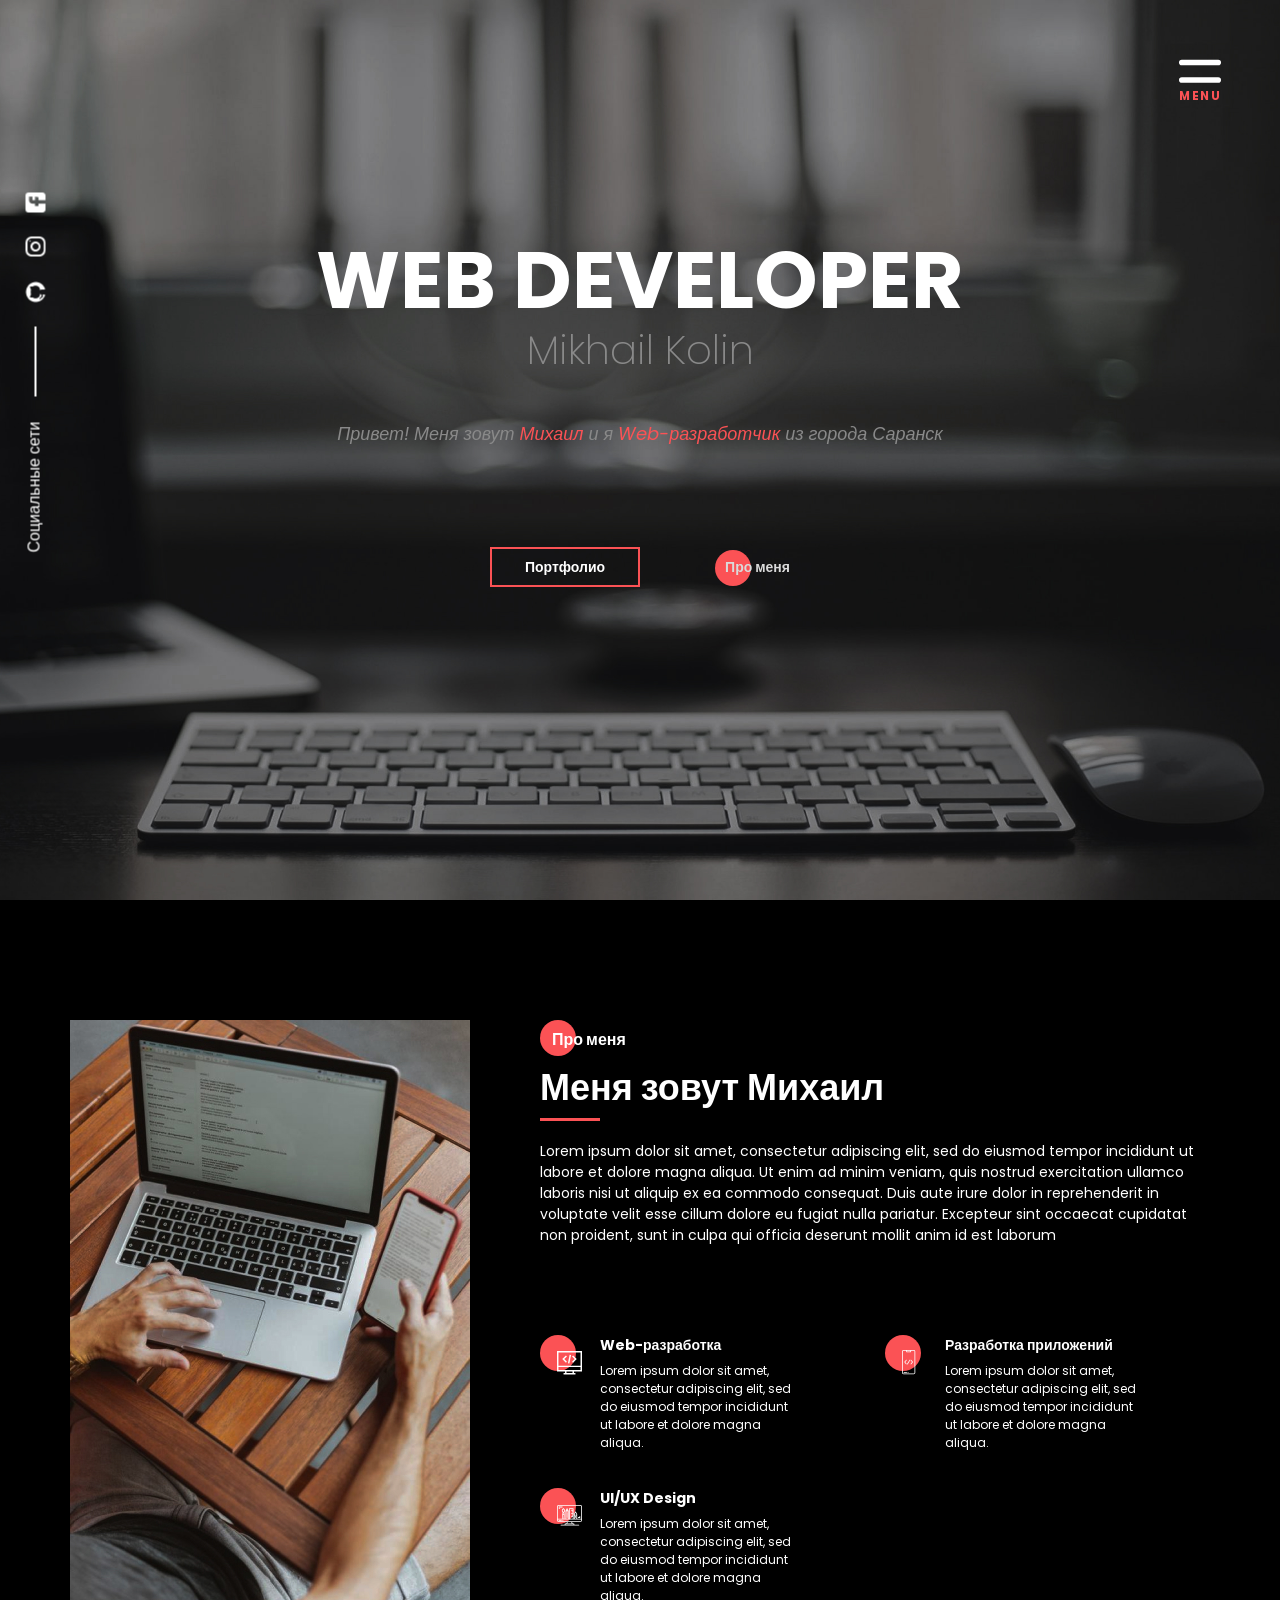
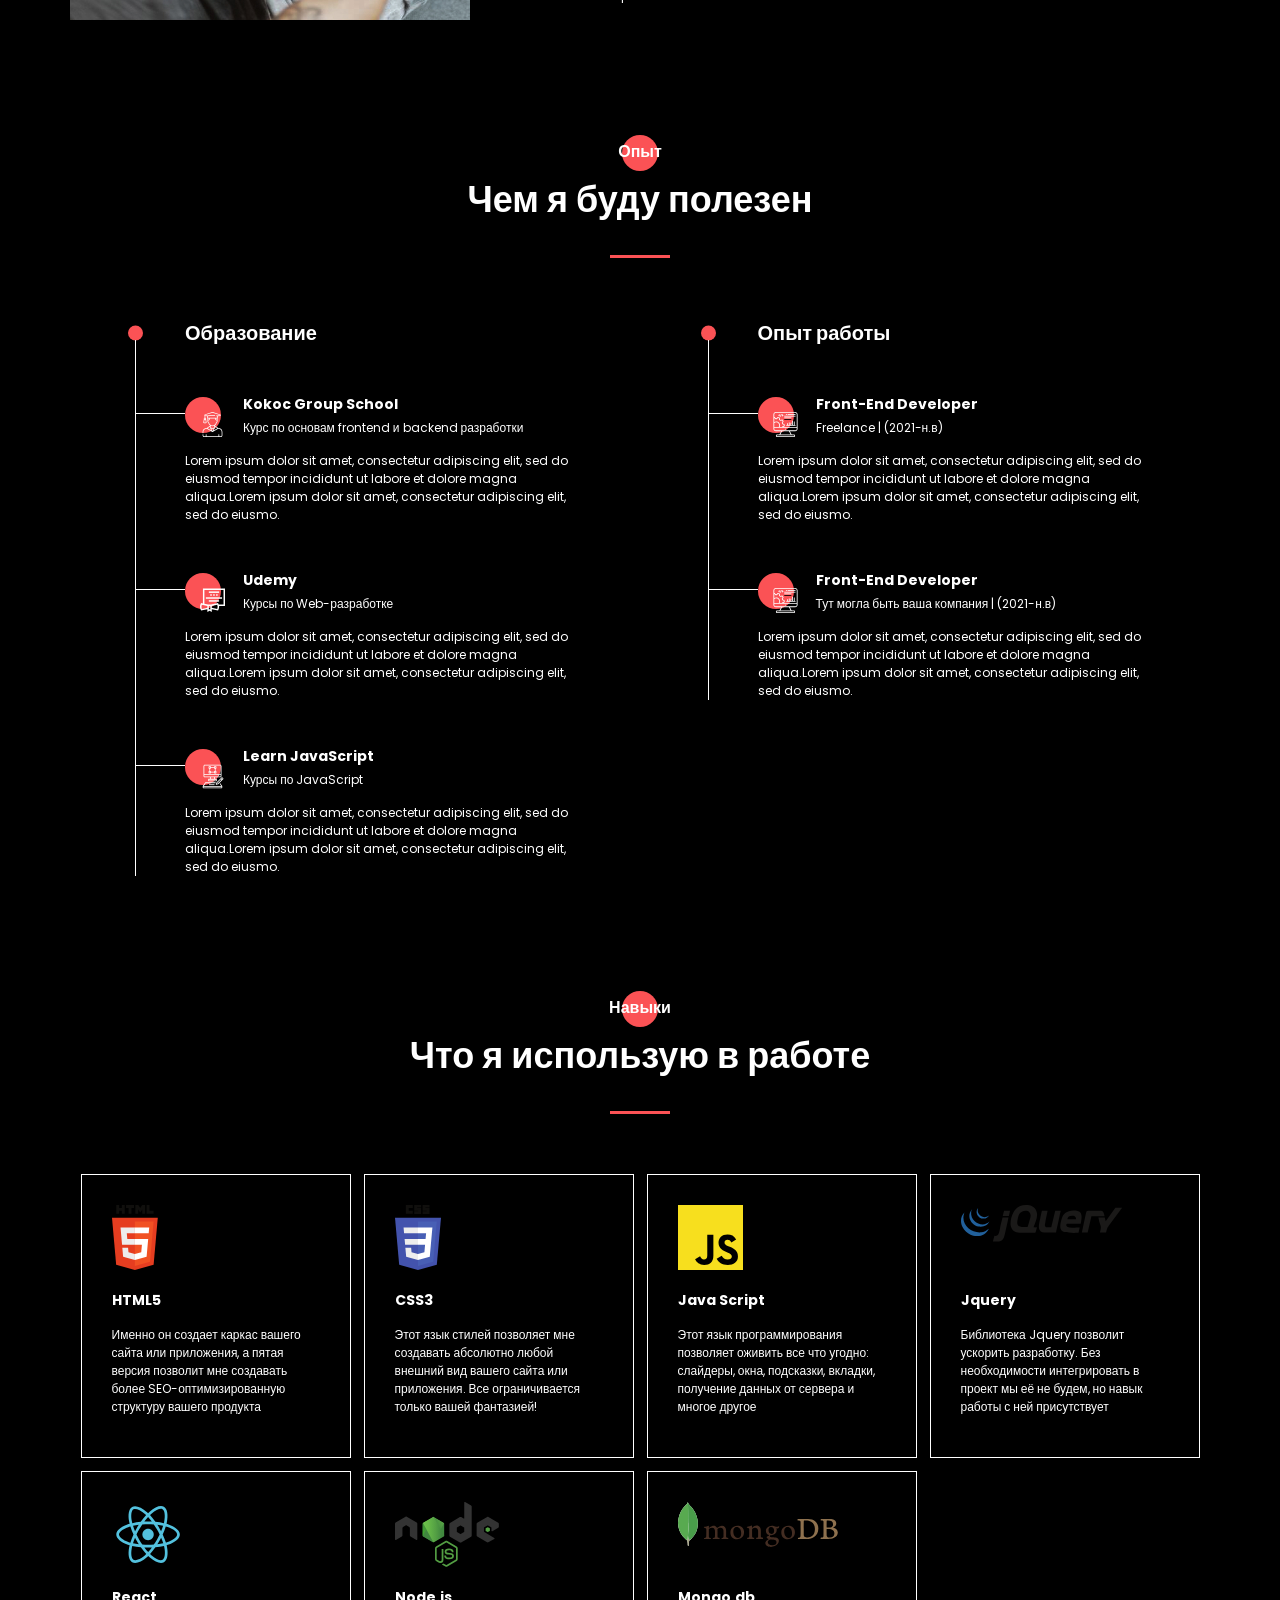
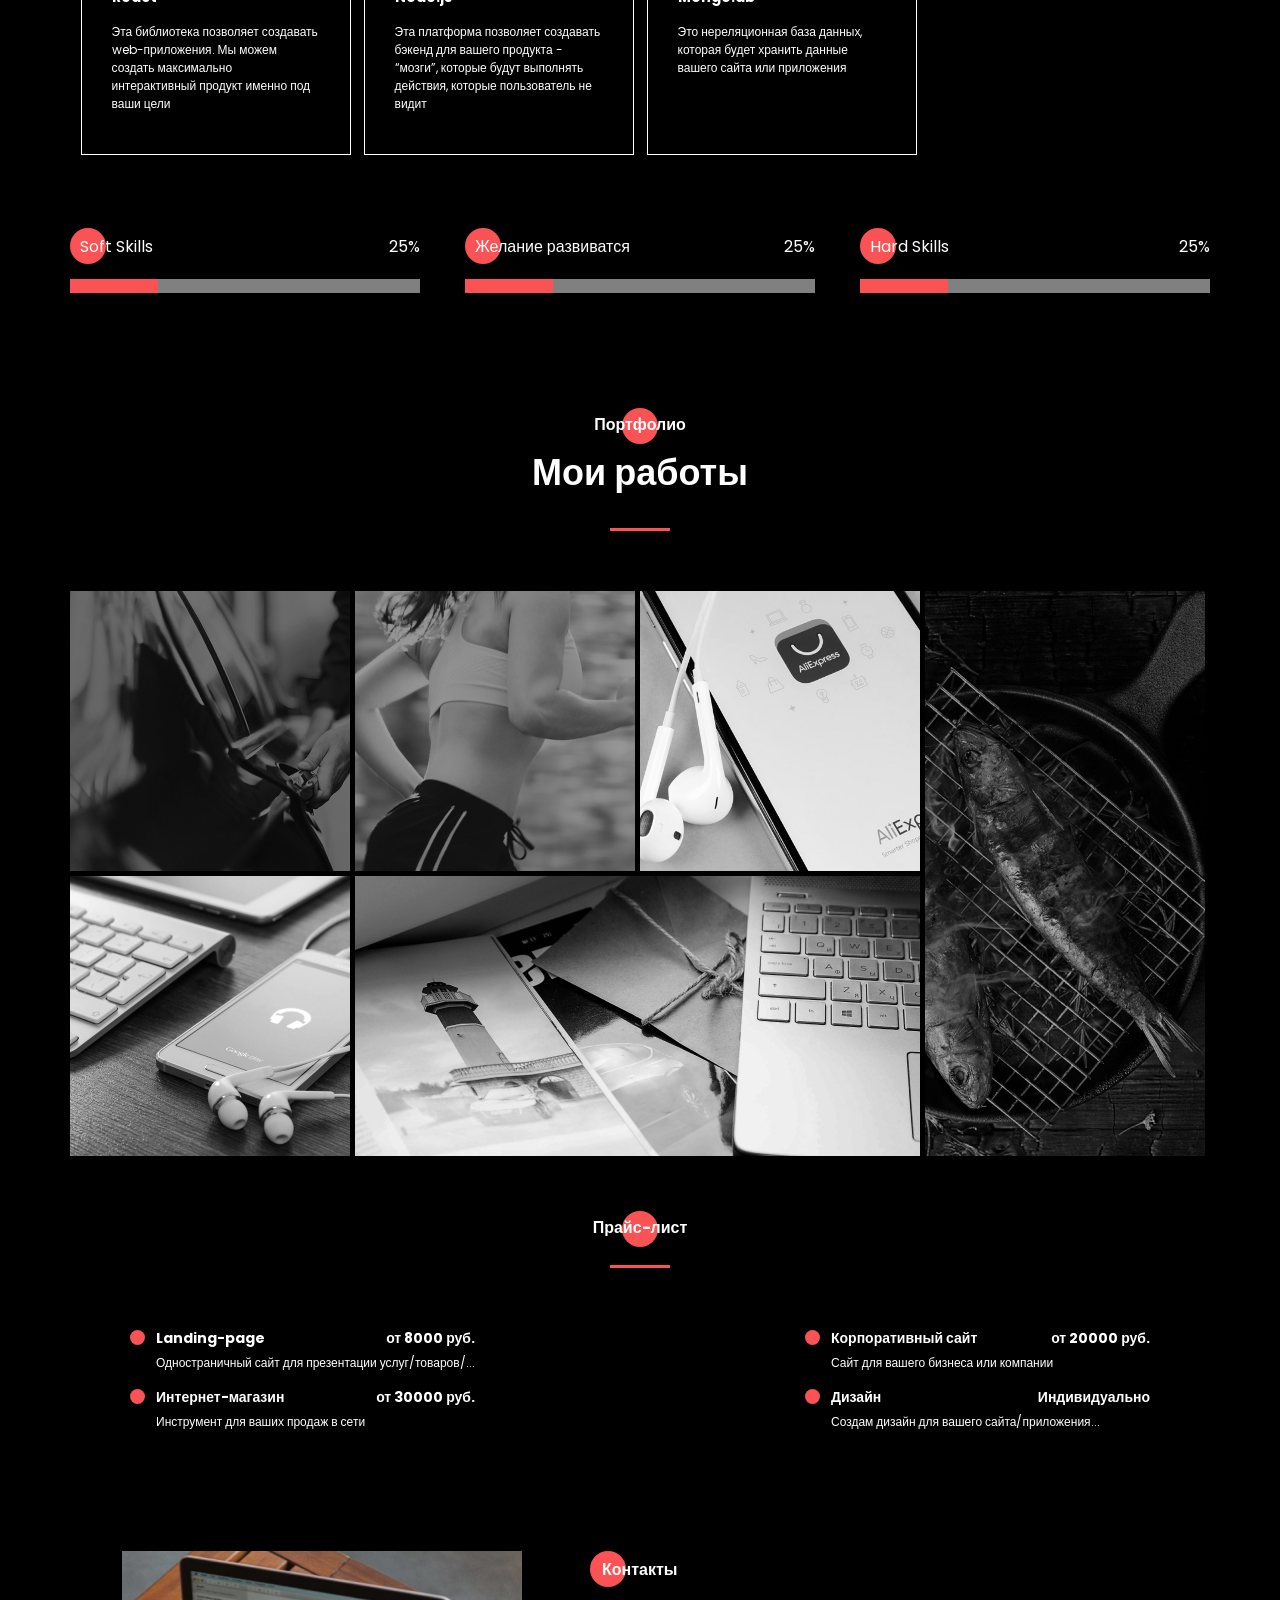
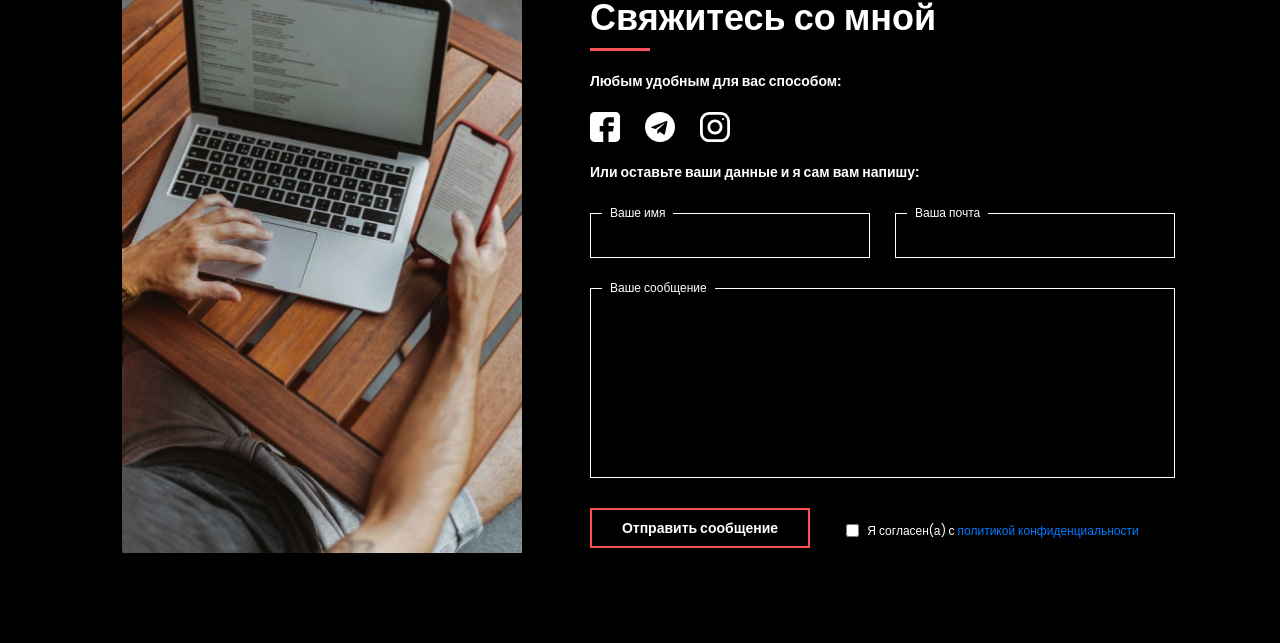
==== commit 415568b5: "Update index.html" ====
--- a/index.html
+++ b/index.html
@@ -1 +1 @@
-<!DOCTYPE html><html lang="ru"><head><meta charset="UTF-8"><meta name="viewport" content="width=device-width,initial-scale=1"><meta http-equiv="X-UA-Compatible" content="ie=edge"><title>Portfolio</title><meta name="title" content="Мое портфолио"><meta name="description" content="Здесь вы сможете ознакомиться с моими работами и узнать больше обо мне"><!-- Open Graph / Facebook --><meta property="og:type" content="website"><meta property="og:url" content="https://metatags.io/"><meta property="og:title" content="Мое портфолио"><meta property="og:description" content="Здесь вы сможете ознакомиться с моими работами и узнать больше обо мне"><meta property="og:image" content="https://metatags.io/assets/meta-tags-16a33a6a8531e519cc0936fbba0ad904e52d35f34a46c97a2c9f6f7dd7d336f2.png"><!-- Twitter --><meta property="twitter:card" content="summary_large_image"><meta property="twitter:url" content="https://metatags.io/"><meta property="twitter:title" content="Мое портфолио"><meta property="twitter:description" content="Здесь вы сможете ознакомиться с моими работами и узнать больше обо мне"><meta property="twitter:image" content="https://metatags.io/assets/meta-tags-16a33a6a8531e519cc0936fbba0ad904e52d35f34a46c97a2c9f6f7dd7d336f2.png"><!-- Favicon  --><link rel="apple-touch-icon" sizes="57x57" href="icons/favicon//apple-icon-57x57.png"><link rel="apple-touch-icon" sizes="60x60" href="icons/favicon//apple-icon-60x60.png"><link rel="apple-touch-icon" sizes="72x72" href="icons/favicon//apple-icon-72x72.png"><link rel="apple-touch-icon" sizes="76x76" href="icons/favicon//apple-icon-76x76.png"><link rel="apple-touch-icon" sizes="114x114" href="icons/favicon//apple-icon-114x114.png"><link rel="apple-touch-icon" sizes="120x120" href="icons/favicon//apple-icon-120x120.png"><link rel="apple-touch-icon" sizes="144x144" href="icons/favicon//apple-icon-144x144.png"><link rel="apple-touch-icon" sizes="152x152" href="icons/favicon//apple-icon-152x152.png"><link rel="apple-touch-icon" sizes="180x180" href="icons/favicon//apple-icon-180x180.png"><link rel="icon" type="image/png" sizes="192x192" href="icons/favicon//android-icon-192x192.png"><link rel="icon" type="image/png" sizes="32x32" href="icons/favicon//favicon-32x32.png"><link rel="icon" type="image/png" sizes="96x96" href="icons/favicon//favicon-96x96.png"><link rel="icon" type="image/png" sizes="16x16" href="icons/favicon//favicon-16x16.png"><link rel="manifest" href="icons/favicon//manifest.json"><meta name="msapplication-TileColor" content="#ffffff"><meta name="msapplication-TileImage" content="icons/favicon//ms-icon-144x144.png"><meta name="theme-color" content="#ffffff"><link rel="stylesheet" href="css/style.min.css"></head><body><aside class="sidepanel wow animate__animated animate__fadeIn"><div class="sidepanel__text">Социальные сети</div><div class="sidepanel__divider"></div><a target="_blank" href="https://github.com/mikloukho" class="sidepanel__link"><svg width="21" height="20" viewBox="0 0 21 20" fill="none" xmlns="http://www.w3.org/2000/svg"><path d="M10.5 0.499512C4.975 0.499512 0.5 4.86119 0.5 10.2406C0.5 14.5453 3.365 18.1957 7.3375 19.4827C7.8375 19.5744 8.02083 19.2729 8.02083 19.0143C8.02083 18.783 8.0125 18.1701 8.00833 17.358C5.22667 17.9454 4.64 16.0512 4.64 16.0512C4.185 14.9269 3.5275 14.6262 3.5275 14.6262C2.62167 14.0224 3.5975 14.0347 3.5975 14.0347C4.60167 14.1025 5.12917 15.0384 5.12917 15.0384C6.02083 16.5278 7.47 16.0975 8.04167 15.8488C8.13167 15.2185 8.38917 14.7898 8.675 14.5461C6.45417 14.3024 4.12 13.4648 4.12 9.73255C4.12 8.66939 4.5075 7.80036 5.14917 7.11885C5.03667 6.87268 4.69917 5.88221 5.23667 4.54067C5.23667 4.54067 6.07417 4.27963 7.98667 5.53939C8.78667 5.32296 9.63667 5.21557 10.4867 5.21062C11.3367 5.21557 12.1867 5.32296 12.9867 5.53939C14.8867 4.27963 15.7242 4.54067 15.7242 4.54067C16.2617 5.88221 15.9242 6.87268 15.8242 7.11885C16.4617 7.80036 16.8492 8.66939 16.8492 9.73255C16.8492 13.4747 14.5117 14.2983 12.2867 14.5378C12.6367 14.8303 12.9617 15.4275 12.9617 16.3403C12.9617 17.6439 12.9492 18.6913 12.9492 19.0077C12.9492 19.263 13.1242 19.5678 13.6367 19.4703C17.6375 18.1916 20.5 14.5386 20.5 10.2406C20.5 4.86119 16.0225 0.499512 10.5 0.499512Z" fill="#ffffff"/></svg> </a><a target="_blank" href="https://www.instagram.com/mikloukho/" class="sidepanel__link"><svg width="20" height="20" viewBox="0 0 20 20" fill="none" xmlns="http://www.w3.org/2000/svg"><path d="M13.75 0H6.25C2.79875 0 0 2.79875 0 6.25V13.75C0 17.2013 2.79875 20 6.25 20H13.75C17.2013 20 20 17.2013 20 13.75V6.25C20 2.79875 17.2013 0 13.75 0ZM18.125 13.75C18.125 16.1625 16.1625 18.125 13.75 18.125H6.25C3.8375 18.125 1.875 16.1625 1.875 13.75V6.25C1.875 3.8375 3.8375 1.875 6.25 1.875H13.75C16.1625 1.875 18.125 3.8375 18.125 6.25V13.75Z" fill="#ffffff"/><path d="M10 5C7.23875 5 5 7.23875 5 10C5 12.7613 7.23875 15 10 15C12.7613 15 15 12.7613 15 10C15 7.23875 12.7613 5 10 5ZM10 13.125C8.2775 13.125 6.875 11.7225 6.875 10C6.875 8.27625 8.2775 6.875 10 6.875C11.7225 6.875 13.125 8.27625 13.125 10C13.125 11.7225 11.7225 13.125 10 13.125Z" fill="#ffffff"/><path d="M15.375 5.29123C15.7429 5.29123 16.0412 4.99295 16.0412 4.62499C16.0412 4.25703 15.7429 3.95874 15.375 3.95874C15.007 3.95874 14.7087 4.25703 14.7087 4.62499C14.7087 4.99295 15.007 5.29123 15.375 5.29123Z" fill="#ffffff"/></svg> </a><a target="_blank" href="https://www.facebook.com/mikloukho/" class="sidepanel__link"><svg width="20" height="20" viewBox="0 0 20 20" fill="none" xmlns="http://www.w3.org/2000/svg"><path d="M17.0703 0H2.92969C1.31439 0 0 1.31439 0 2.92969V17.0703C0 18.6856 1.31439 20 2.92969 20H8.82812V12.9297H6.48438V9.41406H8.82812V7.03125C8.82812 5.09262 10.4051 3.51562 12.3438 3.51562H15.8984V7.03125H12.3438V9.41406H15.8984L15.3125 12.9297H12.3438V20H17.0703C18.6856 20 20 18.6856 20 17.0703V2.92969C20 1.31439 18.6856 0 17.0703 0Z" fill="#ffffff"/></svg></a></aside><aside class="menu"><div class="menu__block"><nav class="menu__list"><ul><li class="menu__item"><a href="#about" class="menu__link">ПРО МЕНЯ</a></li><li class="menu__item"><a href="#resume" class="menu__link">МОЙ ОПЫТ</a></li><li class="menu__item"><a href="#stack" class="menu__link">МОИ НАВЫКИ</a></li><li class="menu__item"><a href="#portfolio" class="menu__link">МОИ РАБОТЫ</a></li><li class="menu__item"><a href="#price" class="menu__link">ПРАЙС-ЛИСТ</a></li><li class="menu__item"><a href="#contacts" class="menu__link">КОНТАКТЫ</a></li></ul></nav><div class="menu__social"><a target="_blank" href="https://github.com/mikloukho"><svg width="20" height="19" viewBox="0 0 20 19" fill="none" xmlns="http://www.w3.org/2000/svg"><path d="M10 0C4.475 0 0 4.36167 0 9.74107C0 14.0457 2.865 17.6962 6.8375 18.9832C7.3375 19.0749 7.52083 18.7734 7.52083 18.5148C7.52083 18.2835 7.5125 17.6706 7.50833 16.8585C4.72667 17.4459 4.14 15.5517 4.14 15.5517C3.685 14.4274 3.0275 14.1267 3.0275 14.1267C2.12167 13.5228 3.0975 13.5352 3.0975 13.5352C4.10167 13.603 4.62917 14.5389 4.62917 14.5389C5.52083 16.0283 6.97 15.5979 7.54167 15.3493C7.63167 14.719 7.88917 14.2903 8.175 14.0466C5.95417 13.8029 3.62 12.9652 3.62 9.23304C3.62 8.16988 4.0075 7.30085 4.64917 6.61934C4.53667 6.37317 4.19917 5.3827 4.73667 4.04116C4.73667 4.04116 5.57417 3.78012 7.48667 5.03988C8.28667 4.82345 9.13667 4.71606 9.98667 4.7111C10.8367 4.71606 11.6867 4.82345 12.4867 5.03988C14.3867 3.78012 15.2242 4.04116 15.2242 4.04116C15.7617 5.3827 15.4242 6.37317 15.3242 6.61934C15.9617 7.30085 16.3492 8.16988 16.3492 9.23304C16.3492 12.9752 14.0117 13.7987 11.7867 14.0383C12.1367 14.3307 12.4617 14.928 12.4617 15.8408C12.4617 17.1444 12.4492 18.1918 12.4492 18.5082C12.4492 18.7635 12.6242 19.0683 13.1367 18.9708C17.1375 17.692 20 14.0391 20 9.74107C20 4.36167 15.5225 0 10 0Z" fill="#fff"/></svg> </a><a target="_blank" href="https://www.instagram.com/mikloukho/"><svg width="20" height="20" viewBox="0 0 20 20" fill="none" xmlns="http://www.w3.org/2000/svg"><path d="M13.7495 0L6.24951 0C2.79826 0 -0.000488281 2.79875 -0.000488281 6.25L-0.000488281 13.75C-0.000488281 17.2013 2.79826 20 6.24951 20L13.7495 20C17.2008 20 19.9995 17.2013 19.9995 13.75L19.9995 6.25C19.9995 2.79875 17.2008 0 13.7495 0ZM18.1245 13.75C18.1245 16.1625 16.162 18.125 13.7495 18.125L6.24951 18.125C3.83701 18.125 1.87451 16.1625 1.87451 13.75L1.87451 6.25C1.87451 3.8375 3.83701 1.875 6.24951 1.875L13.7495 1.875C16.162 1.875 18.1245 3.8375 18.1245 6.25L18.1245 13.75Z" fill="#fff"/><path d="M9.99951 5C7.23826 5 4.99951 7.23875 4.99951 10C4.99951 12.7613 7.23826 15 9.99951 15C12.7608 15 14.9995 12.7613 14.9995 10C14.9995 7.23875 12.7608 5 9.99951 5ZM9.99951 13.125C8.27701 13.125 6.87451 11.7225 6.87451 10C6.87451 8.27625 8.27701 6.875 9.99951 6.875C11.722 6.875 13.1245 8.27625 13.1245 10C13.1245 11.7225 11.722 13.125 9.99951 13.125Z" fill="#fff"/><path d="M15.3745 5.29123C15.7425 5.29123 16.0408 4.99295 16.0408 4.62499C16.0408 4.25703 15.7425 3.95874 15.3745 3.95874C15.0065 3.95874 14.7083 4.25703 14.7083 4.62499C14.7083 4.99295 15.0065 5.29123 15.3745 5.29123Z" fill="#fff"/></svg> </a><a target="_blank" href="https://www.facebook.com/mikloukho/"><svg width="20" height="20" viewBox="0 0 20 20" fill="none" xmlns="http://www.w3.org/2000/svg"><path d="M17.0698 0L2.9292 0C1.3139 0 -0.000488281 1.31439 -0.000488281 2.92969L-0.000488281 17.0703C-0.000488281 18.6856 1.3139 20 2.9292 20L8.82764 20L8.82764 12.9297L6.48389 12.9297L6.48389 9.41406L8.82764 9.41406L8.82764 7.03125C8.82764 5.09262 10.4046 3.51563 12.3433 3.51563L15.8979 3.51563L15.8979 7.03125L12.3433 7.03125L12.3433 9.41406L15.8979 9.41406L15.312 12.9297L12.3433 12.9297L12.3433 20L17.0698 20C18.6851 20 19.9995 18.6856 19.9995 17.0703L19.9995 2.92969C19.9995 1.31439 18.6851 0 17.0698 0Z" fill="#fff"/></svg></a></div></div><div class="menu__overlay"></div></aside><section class="intro"><div class="hamburger wow animate__animated animate__fadeIn"><div id="menu-btn"><span class="icon"></span> <span class="text">MENU</span></div></div><div class="container wow animate__animated animate__fadeIn"><h1 class="title title--fz80">WEB DEVELOPER</h1><h2 class="title title--fz40 intro__subtitle">Mikhail Kolin</h2><div class="intro__descr">Привет! Меня зовут <span>Михаил</span> и я <span>Web-разработчик</span> из города Саранск</div><div class="intro__buttons"><a href="#portfolio" class="intro__link btn">Портфолио</a> <a href="#about" class="intro__link link">Про меня</a></div></div></section><section id="about" class="about"><div class="container"><div class="about__wrapper"><div class="about__photo wow animate__animated animate__fadeInLeft"><img src="./img/main_photo.jpg" alt="photo"></div><div class="about__descr wow animate__animated animate__fadeInRight"><h2 class="title title--fz16 about__title">Про меня</h2><div class="title about__subtitle">Меня зовут Михаил</div><div class="divider"></div><p class="about__text">Lorem ipsum dolor sit amet, consectetur adipiscing elit, sed do eiusmod tempor incididunt ut labore et dolore magna aliqua. Ut enim ad minim veniam, quis nostrud exercitation ullamco laboris nisi ut aliquip ex ea commodo consequat. Duis aute irure dolor in reprehenderit in voluptate velit esse cillum dolore eu fugiat nulla pariatur. Excepteur sint occaecat cupidatat non proident, sunt in culpa qui officia deserunt mollit anim id est laborum</p></div><div class="about__skills wow animate__animated animate__fadeInRight"><div class="about__skills-item"><div class="about__skills-circle"><img src="./icons/about_me/web_development.svg" alt="web-dev"></div><div><div class="title title--fz14">Web-разработка</div><p class="about__skills-text">Lorem ipsum dolor sit amet, consectetur adipiscing elit, sed do eiusmod tempor incididunt ut labore et dolore magna aliqua.</p></div></div><div class="about__skills-item"><div class="about__skills-circle"><img src="./icons/about_me/mobile_dev.svg" alt="mobile-dev"></div><div><div class="title title--fz14">Разработка приложений</div><p class="about__skills-text">Lorem ipsum dolor sit amet, consectetur adipiscing elit, sed do eiusmod tempor incididunt ut labore et dolore magna aliqua.</p></div></div><div class="about__skills-item"><div class="about__skills-circle"><img src="./icons/about_me/design.svg" alt="design"></div><div><div class="title title--fz14">UI/UX Design</div><p class="about__skills-text">Lorem ipsum dolor sit amet, consectetur adipiscing elit, sed do eiusmod tempor incididunt ut labore et dolore magna aliqua.</p></div></div></div></div></div></section><section id="resume" class="resume"><div class="container"><h2 class="title title--fz16 title__section-title wow animate__animated animate__fadeInDown">Опыт</h2><div class="title title__section-subtitle wow animate__animated animate__fadeInDown">Чем я буду полезен</div><div class="divider wow animate__animated animate__fadeInDown"></div><div class="resume__wrapper"><div class="resume__row wow animate__animated animate__fadeInLeft"><h3 class="title title--fz20 resume__row-title">Образование</h3><ul class="resume__list"><li class="resume__unit"><div class="resume__item"><div class="resume__item-head"><div class="resume__item-icon"><img src="./icons/experience/university.svg" alt="university"></div><h4 class="title title--fz14">Kokoc Group School</h4><div class="resume__item-text">Курс по основам frontend и backend разработки</div></div><p class="resume__item-descr">Lorem ipsum dolor sit amet, consectetur adipiscing elit, sed do eiusmod tempor incididunt ut labore et dolore magna aliqua.Lorem ipsum dolor sit amet, consectetur adipiscing elit, sed do eiusmo.</p></div></li><li class="resume__unit"><div class="resume__item"><div class="resume__item-head"><div class="resume__item-icon"><img src="./icons/experience/courses.svg" alt="diplom"></div><h4 class="title title--fz14">Udemy</h4><div class="resume__item-text">Курсы по Web-разработке</div></div><p class="resume__item-descr">Lorem ipsum dolor sit amet, consectetur adipiscing elit, sed do eiusmod tempor incididunt ut labore et dolore magna aliqua.Lorem ipsum dolor sit amet, consectetur adipiscing elit, sed do eiusmo.</p></div></li><li class="resume__unit"><div class="resume__item"><div class="resume__item-head"><div class="resume__item-icon"><img src="./icons/experience/designer.svg" alt="pc"></div><h4 class="title title--fz14">Learn JavaScript</h4><div class="resume__item-text">Курсы по JavaScript</div></div><p class="resume__item-descr">Lorem ipsum dolor sit amet, consectetur adipiscing elit, sed do eiusmod tempor incididunt ut labore et dolore magna aliqua.Lorem ipsum dolor sit amet, consectetur adipiscing elit, sed do eiusmo.</p></div></li></ul></div><div class="resume__row wow animate__animated animate__fadeInRight"><h3 class="title title--fz20 resume__row-title">Опыт работы</h3><ul class="resume__list"><li class="resume__unit"><div class="resume__item"><div class="resume__item-head"><div class="resume__item-icon"><img src="./icons/experience/developer.svg" alt="developer"></div><h4 class="title title--fz14">Front-End Developer</h4><div class="resume__item-text">Freelance | (2021-н.в)</div></div><p class="resume__item-descr">Lorem ipsum dolor sit amet, consectetur adipiscing elit, sed do eiusmod tempor incididunt ut labore et dolore magna aliqua.Lorem ipsum dolor sit amet, consectetur adipiscing elit, sed do eiusmo.</p></div></li><li class="resume__unit"><div class="resume__item"><div class="resume__item-head"><div class="resume__item-icon"><img src="./icons/experience/developer.svg" alt="developer"></div><h4 class="title title--fz14">Front-End Developer</h4><div class="resume__item-text">Тут могла быть ваша компания | (2021-н.в)</div></div><p class="resume__item-descr">Lorem ipsum dolor sit amet, consectetur adipiscing elit, sed do eiusmod tempor incididunt ut labore et dolore magna aliqua.Lorem ipsum dolor sit amet, consectetur adipiscing elit, sed do eiusmo.</p></div></li></ul></div></div></div></section><section id="stack" class="stack"><div class="container"><h2 class="title title--fz16 title__section-title wow animate__animated animate__fadeInDown">Навыки</h2><div class="title title__section-subtitle wow animate__animated animate__fadeInDown">Что я использую в работе</div><div class="divider wow animate__animated animate__fadeInDown"></div><div class="stack__wrapper wow animate__animated animate__fadeInUp"><div class="stack__item"><div class="stack__img"><img src="./icons/skills/html5.svg" alt="" class="stack__pic"></div><h3 class="title title--fz14 stack__name">HTML5</h3><p class="stack__descr">Именно он создает каркас вашего сайта или приложения, а пятая версия позволит мне создавать более SEO-оптимизированную структуру вашего продукта</p></div><div class="stack__item"><div class="stack__img"><img src="./icons/skills/css3.svg" alt="" class="stack__pic"></div><h3 class="title title--fz14 stack__name">CSS3</h3><p class="stack__descr">Этот язык стилей позволяет мне создавать абсолютно любой внешний вид вашего сайта или приложения. Все ограничивается только вашей фантазией!</p></div><div class="stack__item"><div class="stack__img"><img src="./icons/skills/js.svg" alt="" class="stack__pic"></div><h3 class="title title--fz14 stack__name">Java Script</h3><p class="stack__descr">Этот язык программирования позволяет оживить все что угодно: слайдеры, окна, подсказки, вкладки, получение данных от сервера и многое другое</p></div><div class="stack__item"><div class="stack__img"><img src="./icons/skills/jquery.svg" alt="" class="stack__pic"></div><h3 class="title title--fz14 stack__name">Jquery</h3><p class="stack__descr">Библиотека Jquery позволит ускорить разработку. Без необходимости интегрировать в проект мы её не будем, но навык работы с ней присутствует</p></div><div class="stack__item"><div class="stack__img"><img src="./icons/skills/react.svg" alt="" class="stack__pic"></div><h3 class="title title--fz14 stack__name">React</h3><p class="stack__descr">Эта библиотека позволяет создавать web-приложения. Мы можем создать максимально интерактивный продукт именно под ваши цели</p></div><div class="stack__item"><div class="stack__img"><img src="./icons/skills/node.js.svg" alt="" class="stack__pic"></div><h3 class="title title--fz14 stack__name">Node.js</h3><p class="stack__descr">Эта платформа позволяет создавать бэкенд для вашего продукта - “мозги”, которые будут выполнять действия, которые пользователь не видит</p></div><div class="stack__item"><div class="stack__img"><img src="./icons/skills/mongo.db.svg" alt="" class="stack__pic"></div><h3 class="title title--fz14 stack__name">Mongo.db</h3><p class="stack__descr">Это нереляционная база данных, которая будет хранить данные вашего сайта или приложения</p></div></div><div class="stack__raiting wow animate__animated animate__fadeIn"><div class="stack__raiting-item"><div class="stack__raiting-name">Soft Skills</div><div class="stack__raiting-val" data-procent="80"></div><div class="stack__raiting-level"><div class="stack__raiting-progress"></div></div></div><div class="stack__raiting-item"><div class="stack__raiting-name">Желание развиватся</div><div class="stack__raiting-val" data-procent="100"></div><div class="stack__raiting-level"><div class="stack__raiting-progress"></div></div></div><div class="stack__raiting-item"><div class="stack__raiting-name">Hard Skills</div><div class="stack__raiting-val" data-procent="51"></div><div class="stack__raiting-level"><div class="stack__raiting-progress"></div></div></div></div></div></section><section id="portfolio" class="portfolio"><div class="container"><h2 class="title title--fz16 title__section-title wow animate__animated animate__fadeInDown">Портфолио</h2><div class="title title__section-subtitle wow animate__animated animate__fadeInDown">Мои работы</div><div class="divider wow animate__animated animate__fadeInDown"></div><div class="portfolio__wrapper wow animate__animated animate__fadeInUp"><a href="./works/Uber" target="_blank" class="portfolio__item"><img src="./img/works/uber.jpg" alt="uber" class="portfolio__pic"> </a><a href="./works/Pulse" target="_blank" class="portfolio__item"><img src="./img/works/pulse.jpg" alt="pulse" class="portfolio__pic"> </a><a href="./works/provodnik" target="_blank" class="portfolio__item"><img src="./img/works/ali.jpg" alt="bread" class="portfolio__pic"> </a><a href="./works/Hungry" target="_blank" class="portfolio__item"><img src="./img/works/hunger.jpg" alt="plans" class="portfolio__pic"> </a><a href="#" target="_blank" class="portfolio__item"><img src="./img/works/ipad.jpg" alt="ipad" class="portfolio__pic"> </a><a href="#" target="_blank" class="portfolio__item"><img src="./img/works/mac.jpg" alt="mac" class="portfolio__pic"></a></div></div></section><section id="price" class="price"><div class="container"><h2 class="title title--fz16 title__section-title wow animate__animated animate__fadeInDown">Прайс-лист</h2><div class="divider wow animate__animated animate__fadeInDown"></div><div class="price__wrapper wow animate__animated animate__fadeInUp"><div class="price__item"><div class="price__name">Landing-page</div><div class="price__val">от 8000 руб.</div><div class="price__descr">Одностраничный сайт для презентации услуг/товаров/...</div></div><div class="price__item"><div class="price__name">Корпоративный сайт</div><div class="price__val">от 20000 руб.</div><div class="price__descr">Сайт для вашего бизнеса или компании</div></div><div class="price__item"><div class="price__name">Интернет-магазин</div><div class="price__val">от 30000 руб.</div><div class="price__descr">Инструмент для ваших продаж в сети</div></div><div class="price__item"><div class="price__name">Дизайн</div><div class="price__val">Индивидуально</div><div class="price__descr">Создам дизайн для вашего сайта/приложения...</div></div></div></div></section><section id="contacts" class="contacts"><div class="container"><div class="contacts__wrapper"><div class="contacts__photo wow animate__animated animate__fadeInLeft"><img src="./img/main_photo.jpg" alt="photo" class="contacts__pic"></div><div class="contacts__content wow animate__animated animate__fadeInRight"><h2 class="title title--fz16 contacts__title">Контакты</h2><div class="title contacts__subtitle">Свяжитесь со мной</div><div class="divider"></div><div class="title title--fz14 contacts__text">Любым удобным для вас способом:</div><div class="contacts__social"><a target="_blank" href="https://www.facebook.com/mikloukho/" class="contacts__link"><img src="./icons/social/facebook.svg" alt="Facebook"></a><a href="https://t.me/mikloukho" class="contacts__link"><img src="./icons/social/telegram.svg" alt="Telegram"></a><a target="_blank" href="https://www.instagram.com/mikloukho/" class="contacts__link"><img src="./icons/social/instagram.svg" alt="Instagram"></a></div><div class="title title--fz14 contacts__text">Или оставьте ваши данные и я сама вам напишу:</div><form action="#" class="contacts__form"><label for="name" class="contacts__input"><span class="contacts__descr">Ваше имя</span> <input required autocomplete="off" id="name" name="name" type="text"></label> <label for="email" class="contacts__input"><span class="contacts__descr">Ваша почта</span> <input required autocomplete="off" id="email" name="email" type="email"></label> <label for="message" class="contacts__input"><span class="contacts__descr">Ваше сообщение</span> <textarea autocomplete="off" id="message" name="message"></textarea></label><div class="contacts__triggers"><button class="btn btn--long">Отправить сообщение</button><div class="contacts__policy"><label for="checkbox"><input required id="checkbox" name="checkbox" type="checkbox"> <span>Я согласен(а) с <a href="./policy.html">политикой конфиденциальности</a></span></label></div></div></form></div></div></div></section><script src="js/wow.min.js"></script><script src="js/script.js"></script></body></html>
+<!DOCTYPE html><html lang="ru"><head><meta charset="UTF-8"><meta name="viewport" content="width=device-width,initial-scale=1"><meta http-equiv="X-UA-Compatible" content="ie=edge"><title>Portfolio</title><meta name="title" content="Мое портфолио"><meta name="description" content="Здесь вы сможете ознакомиться с моими работами и узнать больше обо мне"><!-- Open Graph / Facebook --><meta property="og:type" content="website"><meta property="og:url" content="https://metatags.io/"><meta property="og:title" content="Мое портфолио"><meta property="og:description" content="Здесь вы сможете ознакомиться с моими работами и узнать больше обо мне"><meta property="og:image" content="https://metatags.io/assets/meta-tags-16a33a6a8531e519cc0936fbba0ad904e52d35f34a46c97a2c9f6f7dd7d336f2.png"><!-- Twitter --><meta property="twitter:card" content="summary_large_image"><meta property="twitter:url" content="https://metatags.io/"><meta property="twitter:title" content="Мое портфолио"><meta property="twitter:description" content="Здесь вы сможете ознакомиться с моими работами и узнать больше обо мне"><meta property="twitter:image" content="https://metatags.io/assets/meta-tags-16a33a6a8531e519cc0936fbba0ad904e52d35f34a46c97a2c9f6f7dd7d336f2.png"><!-- Favicon  --><link rel="apple-touch-icon" sizes="57x57" href="icons/favicon//apple-icon-57x57.png"><link rel="apple-touch-icon" sizes="60x60" href="icons/favicon//apple-icon-60x60.png"><link rel="apple-touch-icon" sizes="72x72" href="icons/favicon//apple-icon-72x72.png"><link rel="apple-touch-icon" sizes="76x76" href="icons/favicon//apple-icon-76x76.png"><link rel="apple-touch-icon" sizes="114x114" href="icons/favicon//apple-icon-114x114.png"><link rel="apple-touch-icon" sizes="120x120" href="icons/favicon//apple-icon-120x120.png"><link rel="apple-touch-icon" sizes="144x144" href="icons/favicon//apple-icon-144x144.png"><link rel="apple-touch-icon" sizes="152x152" href="icons/favicon//apple-icon-152x152.png"><link rel="apple-touch-icon" sizes="180x180" href="icons/favicon//apple-icon-180x180.png"><link rel="icon" type="image/png" sizes="192x192" href="icons/favicon//android-icon-192x192.png"><link rel="icon" type="image/png" sizes="32x32" href="icons/favicon//favicon-32x32.png"><link rel="icon" type="image/png" sizes="96x96" href="icons/favicon//favicon-96x96.png"><link rel="icon" type="image/png" sizes="16x16" href="icons/favicon//favicon-16x16.png"><link rel="manifest" href="icons/favicon//manifest.json"><meta name="msapplication-TileColor" content="#ffffff"><meta name="msapplication-TileImage" content="icons/favicon//ms-icon-144x144.png"><meta name="theme-color" content="#ffffff"><link rel="stylesheet" href="css/style.min.css"></head><body><aside class="sidepanel wow animate__animated animate__fadeIn"><div class="sidepanel__text">Социальные сети</div><div class="sidepanel__divider"></div><a target="_blank" href="https://github.com/mikloukho" class="sidepanel__link"><svg width="21" height="20" viewBox="0 0 21 20" fill="none" xmlns="http://www.w3.org/2000/svg"><path d="M10.5 0.499512C4.975 0.499512 0.5 4.86119 0.5 10.2406C0.5 14.5453 3.365 18.1957 7.3375 19.4827C7.8375 19.5744 8.02083 19.2729 8.02083 19.0143C8.02083 18.783 8.0125 18.1701 8.00833 17.358C5.22667 17.9454 4.64 16.0512 4.64 16.0512C4.185 14.9269 3.5275 14.6262 3.5275 14.6262C2.62167 14.0224 3.5975 14.0347 3.5975 14.0347C4.60167 14.1025 5.12917 15.0384 5.12917 15.0384C6.02083 16.5278 7.47 16.0975 8.04167 15.8488C8.13167 15.2185 8.38917 14.7898 8.675 14.5461C6.45417 14.3024 4.12 13.4648 4.12 9.73255C4.12 8.66939 4.5075 7.80036 5.14917 7.11885C5.03667 6.87268 4.69917 5.88221 5.23667 4.54067C5.23667 4.54067 6.07417 4.27963 7.98667 5.53939C8.78667 5.32296 9.63667 5.21557 10.4867 5.21062C11.3367 5.21557 12.1867 5.32296 12.9867 5.53939C14.8867 4.27963 15.7242 4.54067 15.7242 4.54067C16.2617 5.88221 15.9242 6.87268 15.8242 7.11885C16.4617 7.80036 16.8492 8.66939 16.8492 9.73255C16.8492 13.4747 14.5117 14.2983 12.2867 14.5378C12.6367 14.8303 12.9617 15.4275 12.9617 16.3403C12.9617 17.6439 12.9492 18.6913 12.9492 19.0077C12.9492 19.263 13.1242 19.5678 13.6367 19.4703C17.6375 18.1916 20.5 14.5386 20.5 10.2406C20.5 4.86119 16.0225 0.499512 10.5 0.499512Z" fill="#ffffff"/></svg> </a><a target="_blank" href="https://www.instagram.com/mikloukho/" class="sidepanel__link"><svg width="20" height="20" viewBox="0 0 20 20" fill="none" xmlns="http://www.w3.org/2000/svg"><path d="M13.75 0H6.25C2.79875 0 0 2.79875 0 6.25V13.75C0 17.2013 2.79875 20 6.25 20H13.75C17.2013 20 20 17.2013 20 13.75V6.25C20 2.79875 17.2013 0 13.75 0ZM18.125 13.75C18.125 16.1625 16.1625 18.125 13.75 18.125H6.25C3.8375 18.125 1.875 16.1625 1.875 13.75V6.25C1.875 3.8375 3.8375 1.875 6.25 1.875H13.75C16.1625 1.875 18.125 3.8375 18.125 6.25V13.75Z" fill="#ffffff"/><path d="M10 5C7.23875 5 5 7.23875 5 10C5 12.7613 7.23875 15 10 15C12.7613 15 15 12.7613 15 10C15 7.23875 12.7613 5 10 5ZM10 13.125C8.2775 13.125 6.875 11.7225 6.875 10C6.875 8.27625 8.2775 6.875 10 6.875C11.7225 6.875 13.125 8.27625 13.125 10C13.125 11.7225 11.7225 13.125 10 13.125Z" fill="#ffffff"/><path d="M15.375 5.29123C15.7429 5.29123 16.0412 4.99295 16.0412 4.62499C16.0412 4.25703 15.7429 3.95874 15.375 3.95874C15.007 3.95874 14.7087 4.25703 14.7087 4.62499C14.7087 4.99295 15.007 5.29123 15.375 5.29123Z" fill="#ffffff"/></svg> </a><a target="_blank" href="https://www.facebook.com/mikloukho/" class="sidepanel__link"><svg width="20" height="20" viewBox="0 0 20 20" fill="none" xmlns="http://www.w3.org/2000/svg"><path d="M17.0703 0H2.92969C1.31439 0 0 1.31439 0 2.92969V17.0703C0 18.6856 1.31439 20 2.92969 20H8.82812V12.9297H6.48438V9.41406H8.82812V7.03125C8.82812 5.09262 10.4051 3.51562 12.3438 3.51562H15.8984V7.03125H12.3438V9.41406H15.8984L15.3125 12.9297H12.3438V20H17.0703C18.6856 20 20 18.6856 20 17.0703V2.92969C20 1.31439 18.6856 0 17.0703 0Z" fill="#ffffff"/></svg></a></aside><aside class="menu"><div class="menu__block"><nav class="menu__list"><ul><li class="menu__item"><a href="#about" class="menu__link">ПРО МЕНЯ</a></li><li class="menu__item"><a href="#resume" class="menu__link">МОЙ ОПЫТ</a></li><li class="menu__item"><a href="#stack" class="menu__link">МОИ НАВЫКИ</a></li><li class="menu__item"><a href="#portfolio" class="menu__link">МОИ РАБОТЫ</a></li><li class="menu__item"><a href="#price" class="menu__link">ПРАЙС-ЛИСТ</a></li><li class="menu__item"><a href="#contacts" class="menu__link">КОНТАКТЫ</a></li></ul></nav><div class="menu__social"><a target="_blank" href="https://github.com/mikloukho"><svg width="20" height="19" viewBox="0 0 20 19" fill="none" xmlns="http://www.w3.org/2000/svg"><path d="M10 0C4.475 0 0 4.36167 0 9.74107C0 14.0457 2.865 17.6962 6.8375 18.9832C7.3375 19.0749 7.52083 18.7734 7.52083 18.5148C7.52083 18.2835 7.5125 17.6706 7.50833 16.8585C4.72667 17.4459 4.14 15.5517 4.14 15.5517C3.685 14.4274 3.0275 14.1267 3.0275 14.1267C2.12167 13.5228 3.0975 13.5352 3.0975 13.5352C4.10167 13.603 4.62917 14.5389 4.62917 14.5389C5.52083 16.0283 6.97 15.5979 7.54167 15.3493C7.63167 14.719 7.88917 14.2903 8.175 14.0466C5.95417 13.8029 3.62 12.9652 3.62 9.23304C3.62 8.16988 4.0075 7.30085 4.64917 6.61934C4.53667 6.37317 4.19917 5.3827 4.73667 4.04116C4.73667 4.04116 5.57417 3.78012 7.48667 5.03988C8.28667 4.82345 9.13667 4.71606 9.98667 4.7111C10.8367 4.71606 11.6867 4.82345 12.4867 5.03988C14.3867 3.78012 15.2242 4.04116 15.2242 4.04116C15.7617 5.3827 15.4242 6.37317 15.3242 6.61934C15.9617 7.30085 16.3492 8.16988 16.3492 9.23304C16.3492 12.9752 14.0117 13.7987 11.7867 14.0383C12.1367 14.3307 12.4617 14.928 12.4617 15.8408C12.4617 17.1444 12.4492 18.1918 12.4492 18.5082C12.4492 18.7635 12.6242 19.0683 13.1367 18.9708C17.1375 17.692 20 14.0391 20 9.74107C20 4.36167 15.5225 0 10 0Z" fill="#fff"/></svg> </a><a target="_blank" href="https://www.instagram.com/mikloukho/"><svg width="20" height="20" viewBox="0 0 20 20" fill="none" xmlns="http://www.w3.org/2000/svg"><path d="M13.7495 0L6.24951 0C2.79826 0 -0.000488281 2.79875 -0.000488281 6.25L-0.000488281 13.75C-0.000488281 17.2013 2.79826 20 6.24951 20L13.7495 20C17.2008 20 19.9995 17.2013 19.9995 13.75L19.9995 6.25C19.9995 2.79875 17.2008 0 13.7495 0ZM18.1245 13.75C18.1245 16.1625 16.162 18.125 13.7495 18.125L6.24951 18.125C3.83701 18.125 1.87451 16.1625 1.87451 13.75L1.87451 6.25C1.87451 3.8375 3.83701 1.875 6.24951 1.875L13.7495 1.875C16.162 1.875 18.1245 3.8375 18.1245 6.25L18.1245 13.75Z" fill="#fff"/><path d="M9.99951 5C7.23826 5 4.99951 7.23875 4.99951 10C4.99951 12.7613 7.23826 15 9.99951 15C12.7608 15 14.9995 12.7613 14.9995 10C14.9995 7.23875 12.7608 5 9.99951 5ZM9.99951 13.125C8.27701 13.125 6.87451 11.7225 6.87451 10C6.87451 8.27625 8.27701 6.875 9.99951 6.875C11.722 6.875 13.1245 8.27625 13.1245 10C13.1245 11.7225 11.722 13.125 9.99951 13.125Z" fill="#fff"/><path d="M15.3745 5.29123C15.7425 5.29123 16.0408 4.99295 16.0408 4.62499C16.0408 4.25703 15.7425 3.95874 15.3745 3.95874C15.0065 3.95874 14.7083 4.25703 14.7083 4.62499C14.7083 4.99295 15.0065 5.29123 15.3745 5.29123Z" fill="#fff"/></svg> </a><a target="_blank" href="https://www.facebook.com/mikloukho/"><svg width="20" height="20" viewBox="0 0 20 20" fill="none" xmlns="http://www.w3.org/2000/svg"><path d="M17.0698 0L2.9292 0C1.3139 0 -0.000488281 1.31439 -0.000488281 2.92969L-0.000488281 17.0703C-0.000488281 18.6856 1.3139 20 2.9292 20L8.82764 20L8.82764 12.9297L6.48389 12.9297L6.48389 9.41406L8.82764 9.41406L8.82764 7.03125C8.82764 5.09262 10.4046 3.51563 12.3433 3.51563L15.8979 3.51563L15.8979 7.03125L12.3433 7.03125L12.3433 9.41406L15.8979 9.41406L15.312 12.9297L12.3433 12.9297L12.3433 20L17.0698 20C18.6851 20 19.9995 18.6856 19.9995 17.0703L19.9995 2.92969C19.9995 1.31439 18.6851 0 17.0698 0Z" fill="#fff"/></svg></a></div></div><div class="menu__overlay"></div></aside><section class="intro"><div class="hamburger wow animate__animated animate__fadeIn"><div id="menu-btn"><span class="icon"></span> <span class="text">MENU</span></div></div><div class="container wow animate__animated animate__fadeIn"><h1 class="title title--fz80">WEB DEVELOPER</h1><h2 class="title title--fz40 intro__subtitle">Mikhail Kolin</h2><div class="intro__descr">Привет! Меня зовут <span>Михаил</span> и я <span>Web-разработчик</span> из города Саранск</div><div class="intro__buttons"><a href="#portfolio" class="intro__link btn">Портфолио</a> <a href="#about" class="intro__link link">Про меня</a></div></div></section><section id="about" class="about"><div class="container"><div class="about__wrapper"><div class="about__photo wow animate__animated animate__fadeInLeft"><img src="./img/main_photo.jpg" alt="photo"></div><div class="about__descr wow animate__animated animate__fadeInRight"><h2 class="title title--fz16 about__title">Про меня</h2><div class="title about__subtitle">Меня зовут Михаил</div><div class="divider"></div><p class="about__text">Lorem ipsum dolor sit amet, consectetur adipiscing elit, sed do eiusmod tempor incididunt ut labore et dolore magna aliqua. Ut enim ad minim veniam, quis nostrud exercitation ullamco laboris nisi ut aliquip ex ea commodo consequat. Duis aute irure dolor in reprehenderit in voluptate velit esse cillum dolore eu fugiat nulla pariatur. Excepteur sint occaecat cupidatat non proident, sunt in culpa qui officia deserunt mollit anim id est laborum</p></div><div class="about__skills wow animate__animated animate__fadeInRight"><div class="about__skills-item"><div class="about__skills-circle"><img src="./icons/about_me/web_development.svg" alt="web-dev"></div><div><div class="title title--fz14">Web-разработка</div><p class="about__skills-text">Lorem ipsum dolor sit amet, consectetur adipiscing elit, sed do eiusmod tempor incididunt ut labore et dolore magna aliqua.</p></div></div><div class="about__skills-item"><div class="about__skills-circle"><img src="./icons/about_me/mobile_dev.svg" alt="mobile-dev"></div><div><div class="title title--fz14">Разработка приложений</div><p class="about__skills-text">Lorem ipsum dolor sit amet, consectetur adipiscing elit, sed do eiusmod tempor incididunt ut labore et dolore magna aliqua.</p></div></div><div class="about__skills-item"><div class="about__skills-circle"><img src="./icons/about_me/design.svg" alt="design"></div><div><div class="title title--fz14">UI/UX Design</div><p class="about__skills-text">Lorem ipsum dolor sit amet, consectetur adipiscing elit, sed do eiusmod tempor incididunt ut labore et dolore magna aliqua.</p></div></div></div></div></div></section><section id="resume" class="resume"><div class="container"><h2 class="title title--fz16 title__section-title wow animate__animated animate__fadeInDown">Опыт</h2><div class="title title__section-subtitle wow animate__animated animate__fadeInDown">Чем я буду полезен</div><div class="divider wow animate__animated animate__fadeInDown"></div><div class="resume__wrapper"><div class="resume__row wow animate__animated animate__fadeInLeft"><h3 class="title title--fz20 resume__row-title">Образование</h3><ul class="resume__list"><li class="resume__unit"><div class="resume__item"><div class="resume__item-head"><div class="resume__item-icon"><img src="./icons/experience/university.svg" alt="university"></div><h4 class="title title--fz14">Kokoc Group School</h4><div class="resume__item-text">Курс по основам frontend и backend разработки</div></div><p class="resume__item-descr">Lorem ipsum dolor sit amet, consectetur adipiscing elit, sed do eiusmod tempor incididunt ut labore et dolore magna aliqua.Lorem ipsum dolor sit amet, consectetur adipiscing elit, sed do eiusmo.</p></div></li><li class="resume__unit"><div class="resume__item"><div class="resume__item-head"><div class="resume__item-icon"><img src="./icons/experience/courses.svg" alt="diplom"></div><h4 class="title title--fz14">Udemy</h4><div class="resume__item-text">Курсы по Web-разработке</div></div><p class="resume__item-descr">Lorem ipsum dolor sit amet, consectetur adipiscing elit, sed do eiusmod tempor incididunt ut labore et dolore magna aliqua.Lorem ipsum dolor sit amet, consectetur adipiscing elit, sed do eiusmo.</p></div></li><li class="resume__unit"><div class="resume__item"><div class="resume__item-head"><div class="resume__item-icon"><img src="./icons/experience/designer.svg" alt="pc"></div><h4 class="title title--fz14">Learn JavaScript</h4><div class="resume__item-text">Курсы по JavaScript</div></div><p class="resume__item-descr">Lorem ipsum dolor sit amet, consectetur adipiscing elit, sed do eiusmod tempor incididunt ut labore et dolore magna aliqua.Lorem ipsum dolor sit amet, consectetur adipiscing elit, sed do eiusmo.</p></div></li></ul></div><div class="resume__row wow animate__animated animate__fadeInRight"><h3 class="title title--fz20 resume__row-title">Опыт работы</h3><ul class="resume__list"><li class="resume__unit"><div class="resume__item"><div class="resume__item-head"><div class="resume__item-icon"><img src="./icons/experience/developer.svg" alt="developer"></div><h4 class="title title--fz14">Front-End Developer</h4><div class="resume__item-text">Freelance | (2021-н.в)</div></div><p class="resume__item-descr">Lorem ipsum dolor sit amet, consectetur adipiscing elit, sed do eiusmod tempor incididunt ut labore et dolore magna aliqua.Lorem ipsum dolor sit amet, consectetur adipiscing elit, sed do eiusmo.</p></div></li><li class="resume__unit"><div class="resume__item"><div class="resume__item-head"><div class="resume__item-icon"><img src="./icons/experience/developer.svg" alt="developer"></div><h4 class="title title--fz14">Front-End Developer</h4><div class="resume__item-text">Тут могла быть ваша компания | (2021-н.в)</div></div><p class="resume__item-descr">Lorem ipsum dolor sit amet, consectetur adipiscing elit, sed do eiusmod tempor incididunt ut labore et dolore magna aliqua.Lorem ipsum dolor sit amet, consectetur adipiscing elit, sed do eiusmo.</p></div></li></ul></div></div></div></section><section id="stack" class="stack"><div class="container"><h2 class="title title--fz16 title__section-title wow animate__animated animate__fadeInDown">Навыки</h2><div class="title title__section-subtitle wow animate__animated animate__fadeInDown">Что я использую в работе</div><div class="divider wow animate__animated animate__fadeInDown"></div><div class="stack__wrapper wow animate__animated animate__fadeInUp"><div class="stack__item"><div class="stack__img"><img src="./icons/skills/html5.svg" alt="" class="stack__pic"></div><h3 class="title title--fz14 stack__name">HTML5</h3><p class="stack__descr">Именно он создает каркас вашего сайта или приложения, а пятая версия позволит мне создавать более SEO-оптимизированную структуру вашего продукта</p></div><div class="stack__item"><div class="stack__img"><img src="./icons/skills/css3.svg" alt="" class="stack__pic"></div><h3 class="title title--fz14 stack__name">CSS3</h3><p class="stack__descr">Этот язык стилей позволяет мне создавать абсолютно любой внешний вид вашего сайта или приложения. Все ограничивается только вашей фантазией!</p></div><div class="stack__item"><div class="stack__img"><img src="./icons/skills/js.svg" alt="" class="stack__pic"></div><h3 class="title title--fz14 stack__name">Java Script</h3><p class="stack__descr">Этот язык программирования позволяет оживить все что угодно: слайдеры, окна, подсказки, вкладки, получение данных от сервера и многое другое</p></div><div class="stack__item"><div class="stack__img"><img src="./icons/skills/jquery.svg" alt="" class="stack__pic"></div><h3 class="title title--fz14 stack__name">Jquery</h3><p class="stack__descr">Библиотека Jquery позволит ускорить разработку. Без необходимости интегрировать в проект мы её не будем, но навык работы с ней присутствует</p></div><div class="stack__item"><div class="stack__img"><img src="./icons/skills/react.svg" alt="" class="stack__pic"></div><h3 class="title title--fz14 stack__name">React</h3><p class="stack__descr">Эта библиотека позволяет создавать web-приложения. Мы можем создать максимально интерактивный продукт именно под ваши цели</p></div><div class="stack__item"><div class="stack__img"><img src="./icons/skills/node.js.svg" alt="" class="stack__pic"></div><h3 class="title title--fz14 stack__name">Node.js</h3><p class="stack__descr">Эта платформа позволяет создавать бэкенд для вашего продукта - “мозги”, которые будут выполнять действия, которые пользователь не видит</p></div><div class="stack__item"><div class="stack__img"><img src="./icons/skills/mongo.db.svg" alt="" class="stack__pic"></div><h3 class="title title--fz14 stack__name">Mongo.db</h3><p class="stack__descr">Это нереляционная база данных, которая будет хранить данные вашего сайта или приложения</p></div></div><div class="stack__raiting wow animate__animated animate__fadeIn"><div class="stack__raiting-item"><div class="stack__raiting-name">Soft Skills</div><div class="stack__raiting-val" data-procent="80"></div><div class="stack__raiting-level"><div class="stack__raiting-progress"></div></div></div><div class="stack__raiting-item"><div class="stack__raiting-name">Желание развиватся</div><div class="stack__raiting-val" data-procent="100"></div><div class="stack__raiting-level"><div class="stack__raiting-progress"></div></div></div><div class="stack__raiting-item"><div class="stack__raiting-name">Hard Skills</div><div class="stack__raiting-val" data-procent="51"></div><div class="stack__raiting-level"><div class="stack__raiting-progress"></div></div></div></div></div></section><section id="portfolio" class="portfolio"><div class="container"><h2 class="title title--fz16 title__section-title wow animate__animated animate__fadeInDown">Портфолио</h2><div class="title title__section-subtitle wow animate__animated animate__fadeInDown">Мои работы</div><div class="divider wow animate__animated animate__fadeInDown"></div><div class="portfolio__wrapper wow animate__animated animate__fadeInUp"><a href="./works/Uber" target="_blank" class="portfolio__item"><img src="./img/works/uber.jpg" alt="uber" class="portfolio__pic"> </a><a href="./works/Pulse" target="_blank" class="portfolio__item"><img src="./img/works/pulse.jpg" alt="pulse" class="portfolio__pic"> </a><a href="./works/provodnik" target="_blank" class="portfolio__item"><img src="./img/works/ali.jpg" alt="bread" class="portfolio__pic"> </a><a href="./works/Hungry" target="_blank" class="portfolio__item"><img src="./img/works/hunger.jpg" alt="plans" class="portfolio__pic"> </a><a href="#" target="_blank" class="portfolio__item"><img src="./img/works/ipad.jpg" alt="ipad" class="portfolio__pic"> </a><a href="#" target="_blank" class="portfolio__item"><img src="./img/works/mac.jpg" alt="mac" class="portfolio__pic"></a></div></div></section><section id="price" class="price"><div class="container"><h2 class="title title--fz16 title__section-title wow animate__animated animate__fadeInDown">Прайс-лист</h2><div class="divider wow animate__animated animate__fadeInDown"></div><div class="price__wrapper wow animate__animated animate__fadeInUp"><div class="price__item"><div class="price__name">Landing-page</div><div class="price__val">от 8000 руб.</div><div class="price__descr">Одностраничный сайт для презентации услуг/товаров/...</div></div><div class="price__item"><div class="price__name">Корпоративный сайт</div><div class="price__val">от 20000 руб.</div><div class="price__descr">Сайт для вашего бизнеса или компании</div></div><div class="price__item"><div class="price__name">Интернет-магазин</div><div class="price__val">от 30000 руб.</div><div class="price__descr">Инструмент для ваших продаж в сети</div></div><div class="price__item"><div class="price__name">Дизайн</div><div class="price__val">Индивидуально</div><div class="price__descr">Создам дизайн для вашего сайта/приложения...</div></div></div></div></section><section id="contacts" class="contacts"><div class="container"><div class="contacts__wrapper"><div class="contacts__photo wow animate__animated animate__fadeInLeft"><img src="./img/main_photo.jpg" alt="photo" class="contacts__pic"></div><div class="contacts__content wow animate__animated animate__fadeInRight"><h2 class="title title--fz16 contacts__title">Контакты</h2><div class="title contacts__subtitle">Свяжитесь со мной</div><div class="divider"></div><div class="title title--fz14 contacts__text">Любым удобным для вас способом:</div><div class="contacts__social"><a target="_blank" href="https://www.facebook.com/mikloukho/" class="contacts__link"><img src="./icons/social/facebook.svg" alt="Facebook"></a><a href="https://t.me/mikloukho" class="contacts__link"><img src="./icons/social/telegram.svg" alt="Telegram"></a><a target="_blank" href="https://www.instagram.com/mikloukho/" class="contacts__link"><img src="./icons/social/instagram.svg" alt="Instagram"></a></div><div class="title title--fz14 contacts__text">Или оставьте ваши данные и я сам вам напишу:</div><form action="#" class="contacts__form"><label for="name" class="contacts__input"><span class="contacts__descr">Ваше имя</span> <input required autocomplete="off" id="name" name="name" type="text"></label> <label for="email" class="contacts__input"><span class="contacts__descr">Ваша почта</span> <input required autocomplete="off" id="email" name="email" type="email"></label> <label for="message" class="contacts__input"><span class="contacts__descr">Ваше сообщение</span> <textarea autocomplete="off" id="message" name="message"></textarea></label><div class="contacts__triggers"><button class="btn btn--long">Отправить сообщение</button><div class="contacts__policy"><label for="checkbox"><input required id="checkbox" name="checkbox" type="checkbox"> <span>Я согласен(а) с <a href="./policy.html">политикой конфиденциальности</a></span></label></div></div></form></div></div></div></section><script src="js/wow.min.js"></script><script src="js/script.js"></script></body></html>
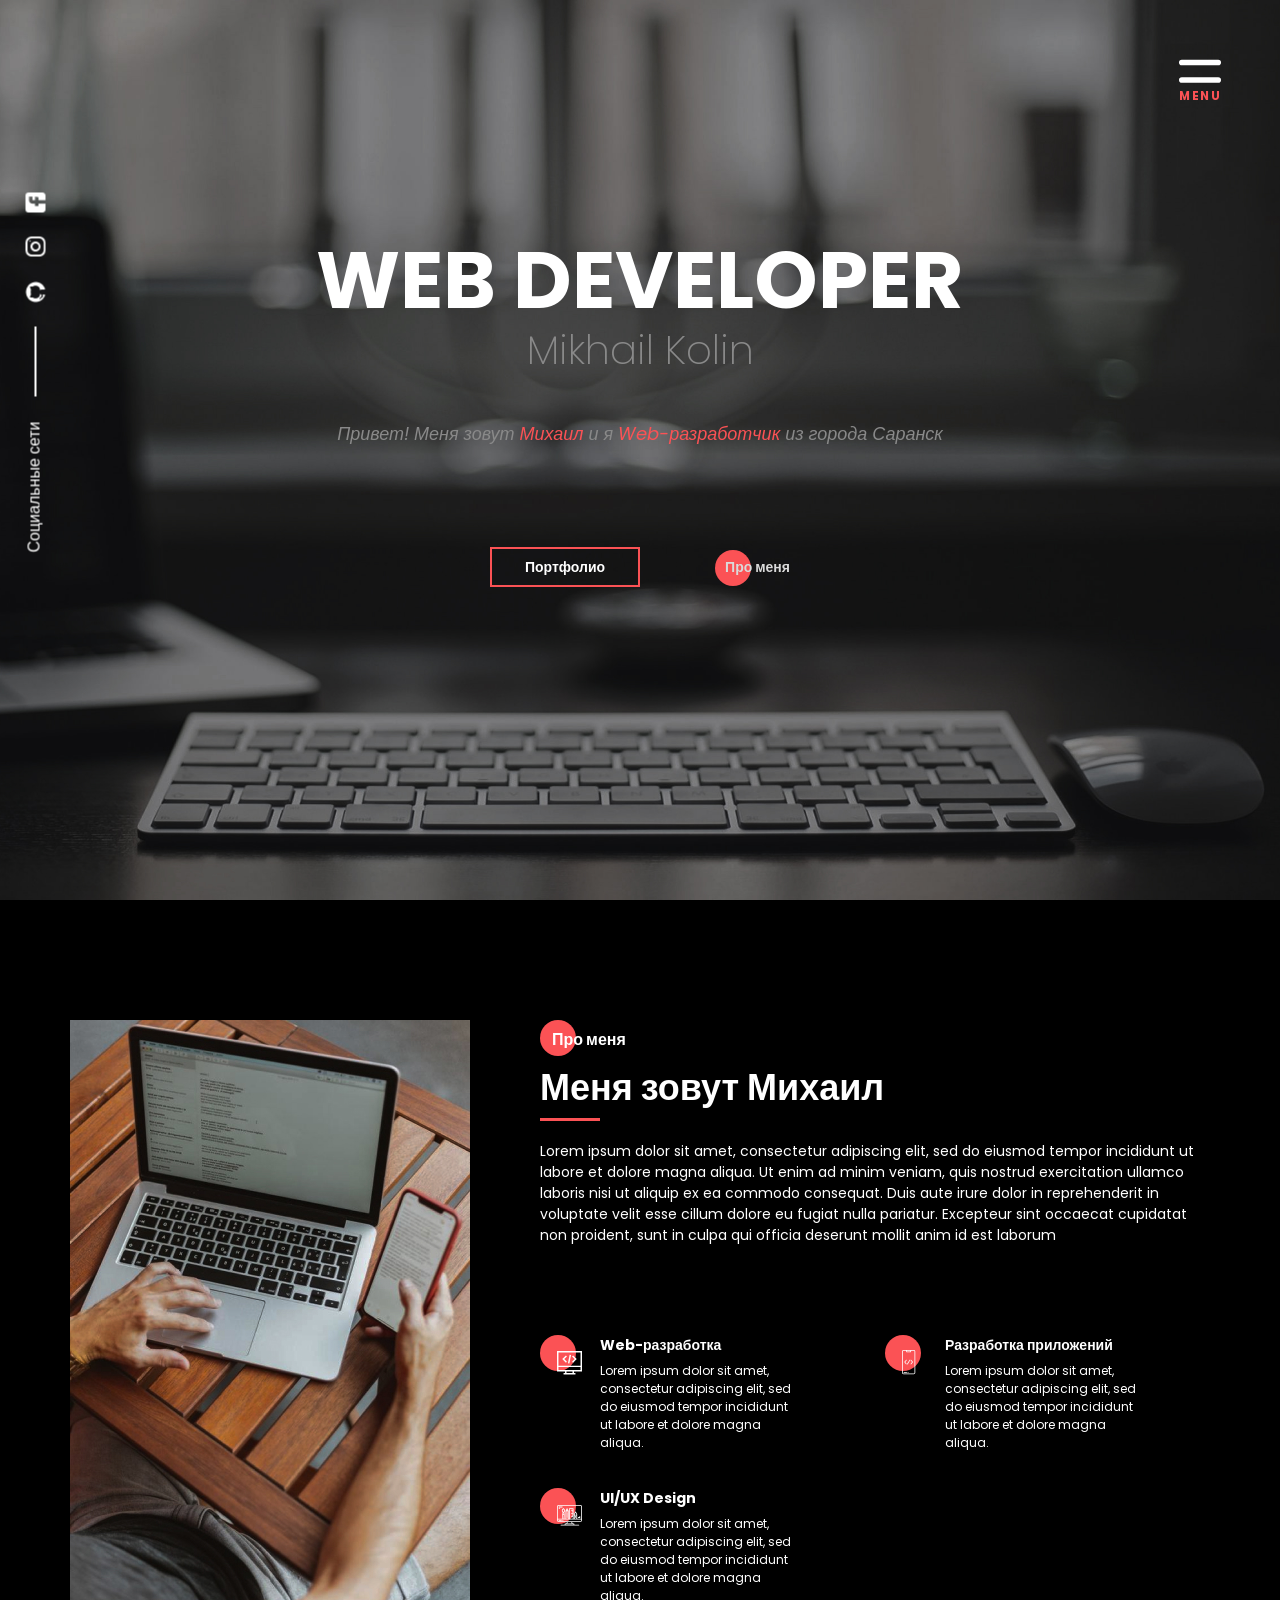
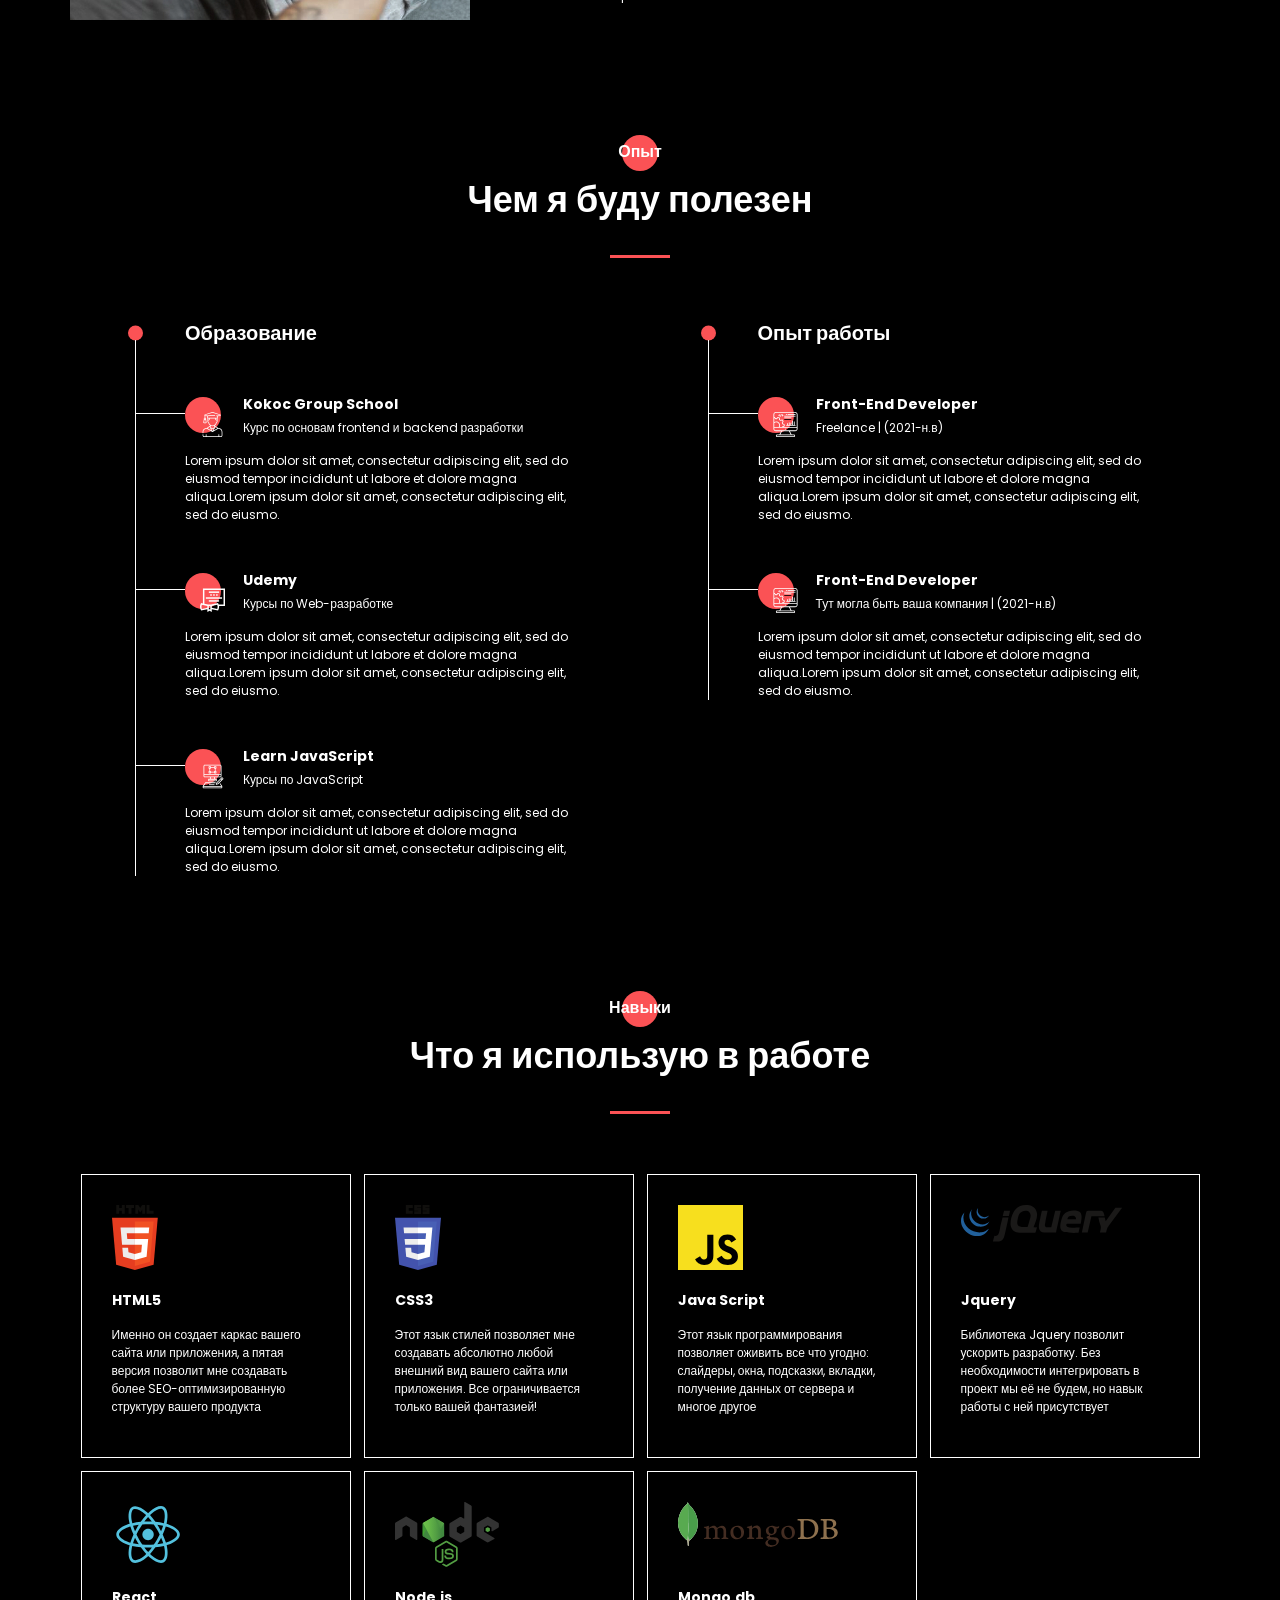
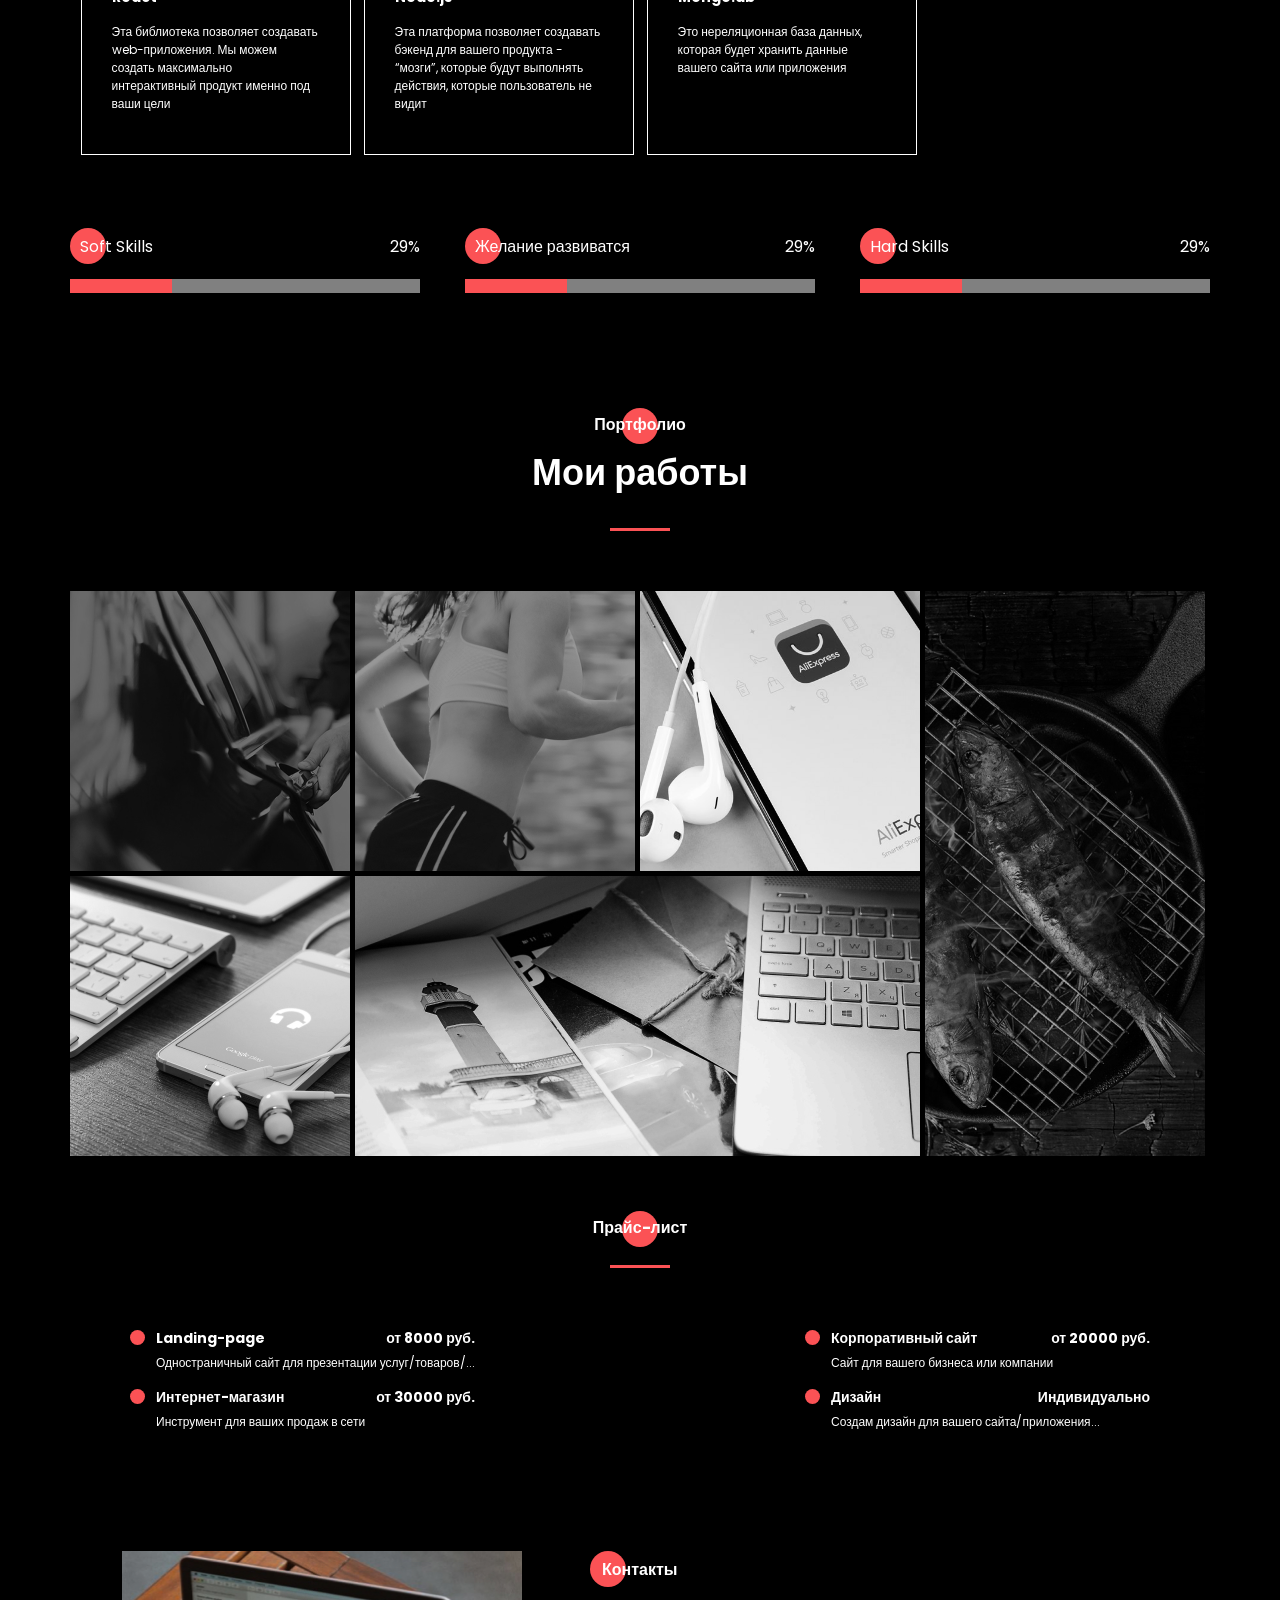
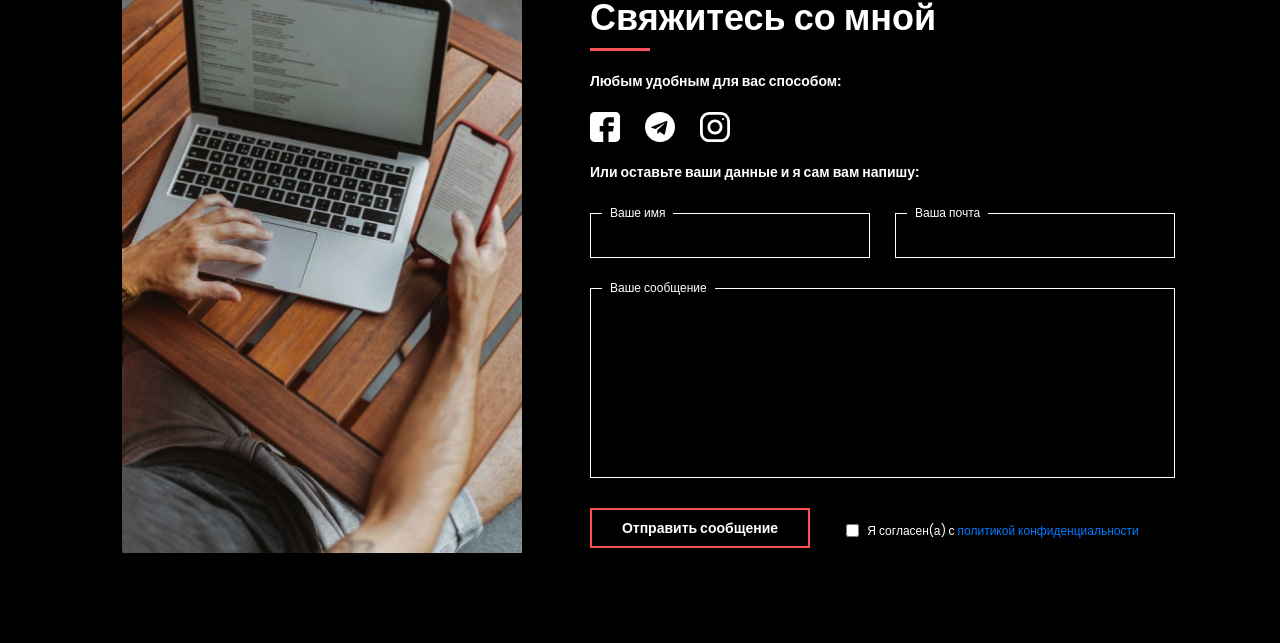
==== commit cb024943: "add project" ====
--- a/index.html
+++ b/index.html
@@ -1 +1 @@
-<!DOCTYPE html><html lang="ru"><head><meta charset="UTF-8"><meta name="viewport" content="width=device-width,initial-scale=1"><meta http-equiv="X-UA-Compatible" content="ie=edge"><title>Portfolio</title><meta name="title" content="Мое портфолио"><meta name="description" content="Здесь вы сможете ознакомиться с моими работами и узнать больше обо мне"><!-- Open Graph / Facebook --><meta property="og:type" content="website"><meta property="og:url" content="https://metatags.io/"><meta property="og:title" content="Мое портфолио"><meta property="og:description" content="Здесь вы сможете ознакомиться с моими работами и узнать больше обо мне"><meta property="og:image" content="https://metatags.io/assets/meta-tags-16a33a6a8531e519cc0936fbba0ad904e52d35f34a46c97a2c9f6f7dd7d336f2.png"><!-- Twitter --><meta property="twitter:card" content="summary_large_image"><meta property="twitter:url" content="https://metatags.io/"><meta property="twitter:title" content="Мое портфолио"><meta property="twitter:description" content="Здесь вы сможете ознакомиться с моими работами и узнать больше обо мне"><meta property="twitter:image" content="https://metatags.io/assets/meta-tags-16a33a6a8531e519cc0936fbba0ad904e52d35f34a46c97a2c9f6f7dd7d336f2.png"><!-- Favicon  --><link rel="apple-touch-icon" sizes="57x57" href="icons/favicon//apple-icon-57x57.png"><link rel="apple-touch-icon" sizes="60x60" href="icons/favicon//apple-icon-60x60.png"><link rel="apple-touch-icon" sizes="72x72" href="icons/favicon//apple-icon-72x72.png"><link rel="apple-touch-icon" sizes="76x76" href="icons/favicon//apple-icon-76x76.png"><link rel="apple-touch-icon" sizes="114x114" href="icons/favicon//apple-icon-114x114.png"><link rel="apple-touch-icon" sizes="120x120" href="icons/favicon//apple-icon-120x120.png"><link rel="apple-touch-icon" sizes="144x144" href="icons/favicon//apple-icon-144x144.png"><link rel="apple-touch-icon" sizes="152x152" href="icons/favicon//apple-icon-152x152.png"><link rel="apple-touch-icon" sizes="180x180" href="icons/favicon//apple-icon-180x180.png"><link rel="icon" type="image/png" sizes="192x192" href="icons/favicon//android-icon-192x192.png"><link rel="icon" type="image/png" sizes="32x32" href="icons/favicon//favicon-32x32.png"><link rel="icon" type="image/png" sizes="96x96" href="icons/favicon//favicon-96x96.png"><link rel="icon" type="image/png" sizes="16x16" href="icons/favicon//favicon-16x16.png"><link rel="manifest" href="icons/favicon//manifest.json"><meta name="msapplication-TileColor" content="#ffffff"><meta name="msapplication-TileImage" content="icons/favicon//ms-icon-144x144.png"><meta name="theme-color" content="#ffffff"><link rel="stylesheet" href="css/style.min.css"></head><body><aside class="sidepanel wow animate__animated animate__fadeIn"><div class="sidepanel__text">Социальные сети</div><div class="sidepanel__divider"></div><a target="_blank" href="https://github.com/mikloukho" class="sidepanel__link"><svg width="21" height="20" viewBox="0 0 21 20" fill="none" xmlns="http://www.w3.org/2000/svg"><path d="M10.5 0.499512C4.975 0.499512 0.5 4.86119 0.5 10.2406C0.5 14.5453 3.365 18.1957 7.3375 19.4827C7.8375 19.5744 8.02083 19.2729 8.02083 19.0143C8.02083 18.783 8.0125 18.1701 8.00833 17.358C5.22667 17.9454 4.64 16.0512 4.64 16.0512C4.185 14.9269 3.5275 14.6262 3.5275 14.6262C2.62167 14.0224 3.5975 14.0347 3.5975 14.0347C4.60167 14.1025 5.12917 15.0384 5.12917 15.0384C6.02083 16.5278 7.47 16.0975 8.04167 15.8488C8.13167 15.2185 8.38917 14.7898 8.675 14.5461C6.45417 14.3024 4.12 13.4648 4.12 9.73255C4.12 8.66939 4.5075 7.80036 5.14917 7.11885C5.03667 6.87268 4.69917 5.88221 5.23667 4.54067C5.23667 4.54067 6.07417 4.27963 7.98667 5.53939C8.78667 5.32296 9.63667 5.21557 10.4867 5.21062C11.3367 5.21557 12.1867 5.32296 12.9867 5.53939C14.8867 4.27963 15.7242 4.54067 15.7242 4.54067C16.2617 5.88221 15.9242 6.87268 15.8242 7.11885C16.4617 7.80036 16.8492 8.66939 16.8492 9.73255C16.8492 13.4747 14.5117 14.2983 12.2867 14.5378C12.6367 14.8303 12.9617 15.4275 12.9617 16.3403C12.9617 17.6439 12.9492 18.6913 12.9492 19.0077C12.9492 19.263 13.1242 19.5678 13.6367 19.4703C17.6375 18.1916 20.5 14.5386 20.5 10.2406C20.5 4.86119 16.0225 0.499512 10.5 0.499512Z" fill="#ffffff"/></svg> </a><a target="_blank" href="https://www.instagram.com/mikloukho/" class="sidepanel__link"><svg width="20" height="20" viewBox="0 0 20 20" fill="none" xmlns="http://www.w3.org/2000/svg"><path d="M13.75 0H6.25C2.79875 0 0 2.79875 0 6.25V13.75C0 17.2013 2.79875 20 6.25 20H13.75C17.2013 20 20 17.2013 20 13.75V6.25C20 2.79875 17.2013 0 13.75 0ZM18.125 13.75C18.125 16.1625 16.1625 18.125 13.75 18.125H6.25C3.8375 18.125 1.875 16.1625 1.875 13.75V6.25C1.875 3.8375 3.8375 1.875 6.25 1.875H13.75C16.1625 1.875 18.125 3.8375 18.125 6.25V13.75Z" fill="#ffffff"/><path d="M10 5C7.23875 5 5 7.23875 5 10C5 12.7613 7.23875 15 10 15C12.7613 15 15 12.7613 15 10C15 7.23875 12.7613 5 10 5ZM10 13.125C8.2775 13.125 6.875 11.7225 6.875 10C6.875 8.27625 8.2775 6.875 10 6.875C11.7225 6.875 13.125 8.27625 13.125 10C13.125 11.7225 11.7225 13.125 10 13.125Z" fill="#ffffff"/><path d="M15.375 5.29123C15.7429 5.29123 16.0412 4.99295 16.0412 4.62499C16.0412 4.25703 15.7429 3.95874 15.375 3.95874C15.007 3.95874 14.7087 4.25703 14.7087 4.62499C14.7087 4.99295 15.007 5.29123 15.375 5.29123Z" fill="#ffffff"/></svg> </a><a target="_blank" href="https://www.facebook.com/mikloukho/" class="sidepanel__link"><svg width="20" height="20" viewBox="0 0 20 20" fill="none" xmlns="http://www.w3.org/2000/svg"><path d="M17.0703 0H2.92969C1.31439 0 0 1.31439 0 2.92969V17.0703C0 18.6856 1.31439 20 2.92969 20H8.82812V12.9297H6.48438V9.41406H8.82812V7.03125C8.82812 5.09262 10.4051 3.51562 12.3438 3.51562H15.8984V7.03125H12.3438V9.41406H15.8984L15.3125 12.9297H12.3438V20H17.0703C18.6856 20 20 18.6856 20 17.0703V2.92969C20 1.31439 18.6856 0 17.0703 0Z" fill="#ffffff"/></svg></a></aside><aside class="menu"><div class="menu__block"><nav class="menu__list"><ul><li class="menu__item"><a href="#about" class="menu__link">ПРО МЕНЯ</a></li><li class="menu__item"><a href="#resume" class="menu__link">МОЙ ОПЫТ</a></li><li class="menu__item"><a href="#stack" class="menu__link">МОИ НАВЫКИ</a></li><li class="menu__item"><a href="#portfolio" class="menu__link">МОИ РАБОТЫ</a></li><li class="menu__item"><a href="#price" class="menu__link">ПРАЙС-ЛИСТ</a></li><li class="menu__item"><a href="#contacts" class="menu__link">КОНТАКТЫ</a></li></ul></nav><div class="menu__social"><a target="_blank" href="https://github.com/mikloukho"><svg width="20" height="19" viewBox="0 0 20 19" fill="none" xmlns="http://www.w3.org/2000/svg"><path d="M10 0C4.475 0 0 4.36167 0 9.74107C0 14.0457 2.865 17.6962 6.8375 18.9832C7.3375 19.0749 7.52083 18.7734 7.52083 18.5148C7.52083 18.2835 7.5125 17.6706 7.50833 16.8585C4.72667 17.4459 4.14 15.5517 4.14 15.5517C3.685 14.4274 3.0275 14.1267 3.0275 14.1267C2.12167 13.5228 3.0975 13.5352 3.0975 13.5352C4.10167 13.603 4.62917 14.5389 4.62917 14.5389C5.52083 16.0283 6.97 15.5979 7.54167 15.3493C7.63167 14.719 7.88917 14.2903 8.175 14.0466C5.95417 13.8029 3.62 12.9652 3.62 9.23304C3.62 8.16988 4.0075 7.30085 4.64917 6.61934C4.53667 6.37317 4.19917 5.3827 4.73667 4.04116C4.73667 4.04116 5.57417 3.78012 7.48667 5.03988C8.28667 4.82345 9.13667 4.71606 9.98667 4.7111C10.8367 4.71606 11.6867 4.82345 12.4867 5.03988C14.3867 3.78012 15.2242 4.04116 15.2242 4.04116C15.7617 5.3827 15.4242 6.37317 15.3242 6.61934C15.9617 7.30085 16.3492 8.16988 16.3492 9.23304C16.3492 12.9752 14.0117 13.7987 11.7867 14.0383C12.1367 14.3307 12.4617 14.928 12.4617 15.8408C12.4617 17.1444 12.4492 18.1918 12.4492 18.5082C12.4492 18.7635 12.6242 19.0683 13.1367 18.9708C17.1375 17.692 20 14.0391 20 9.74107C20 4.36167 15.5225 0 10 0Z" fill="#fff"/></svg> </a><a target="_blank" href="https://www.instagram.com/mikloukho/"><svg width="20" height="20" viewBox="0 0 20 20" fill="none" xmlns="http://www.w3.org/2000/svg"><path d="M13.7495 0L6.24951 0C2.79826 0 -0.000488281 2.79875 -0.000488281 6.25L-0.000488281 13.75C-0.000488281 17.2013 2.79826 20 6.24951 20L13.7495 20C17.2008 20 19.9995 17.2013 19.9995 13.75L19.9995 6.25C19.9995 2.79875 17.2008 0 13.7495 0ZM18.1245 13.75C18.1245 16.1625 16.162 18.125 13.7495 18.125L6.24951 18.125C3.83701 18.125 1.87451 16.1625 1.87451 13.75L1.87451 6.25C1.87451 3.8375 3.83701 1.875 6.24951 1.875L13.7495 1.875C16.162 1.875 18.1245 3.8375 18.1245 6.25L18.1245 13.75Z" fill="#fff"/><path d="M9.99951 5C7.23826 5 4.99951 7.23875 4.99951 10C4.99951 12.7613 7.23826 15 9.99951 15C12.7608 15 14.9995 12.7613 14.9995 10C14.9995 7.23875 12.7608 5 9.99951 5ZM9.99951 13.125C8.27701 13.125 6.87451 11.7225 6.87451 10C6.87451 8.27625 8.27701 6.875 9.99951 6.875C11.722 6.875 13.1245 8.27625 13.1245 10C13.1245 11.7225 11.722 13.125 9.99951 13.125Z" fill="#fff"/><path d="M15.3745 5.29123C15.7425 5.29123 16.0408 4.99295 16.0408 4.62499C16.0408 4.25703 15.7425 3.95874 15.3745 3.95874C15.0065 3.95874 14.7083 4.25703 14.7083 4.62499C14.7083 4.99295 15.0065 5.29123 15.3745 5.29123Z" fill="#fff"/></svg> </a><a target="_blank" href="https://www.facebook.com/mikloukho/"><svg width="20" height="20" viewBox="0 0 20 20" fill="none" xmlns="http://www.w3.org/2000/svg"><path d="M17.0698 0L2.9292 0C1.3139 0 -0.000488281 1.31439 -0.000488281 2.92969L-0.000488281 17.0703C-0.000488281 18.6856 1.3139 20 2.9292 20L8.82764 20L8.82764 12.9297L6.48389 12.9297L6.48389 9.41406L8.82764 9.41406L8.82764 7.03125C8.82764 5.09262 10.4046 3.51563 12.3433 3.51563L15.8979 3.51563L15.8979 7.03125L12.3433 7.03125L12.3433 9.41406L15.8979 9.41406L15.312 12.9297L12.3433 12.9297L12.3433 20L17.0698 20C18.6851 20 19.9995 18.6856 19.9995 17.0703L19.9995 2.92969C19.9995 1.31439 18.6851 0 17.0698 0Z" fill="#fff"/></svg></a></div></div><div class="menu__overlay"></div></aside><section class="intro"><div class="hamburger wow animate__animated animate__fadeIn"><div id="menu-btn"><span class="icon"></span> <span class="text">MENU</span></div></div><div class="container wow animate__animated animate__fadeIn"><h1 class="title title--fz80">WEB DEVELOPER</h1><h2 class="title title--fz40 intro__subtitle">Mikhail Kolin</h2><div class="intro__descr">Привет! Меня зовут <span>Михаил</span> и я <span>Web-разработчик</span> из города Саранск</div><div class="intro__buttons"><a href="#portfolio" class="intro__link btn">Портфолио</a> <a href="#about" class="intro__link link">Про меня</a></div></div></section><section id="about" class="about"><div class="container"><div class="about__wrapper"><div class="about__photo wow animate__animated animate__fadeInLeft"><img src="./img/main_photo.jpg" alt="photo"></div><div class="about__descr wow animate__animated animate__fadeInRight"><h2 class="title title--fz16 about__title">Про меня</h2><div class="title about__subtitle">Меня зовут Михаил</div><div class="divider"></div><p class="about__text">Lorem ipsum dolor sit amet, consectetur adipiscing elit, sed do eiusmod tempor incididunt ut labore et dolore magna aliqua. Ut enim ad minim veniam, quis nostrud exercitation ullamco laboris nisi ut aliquip ex ea commodo consequat. Duis aute irure dolor in reprehenderit in voluptate velit esse cillum dolore eu fugiat nulla pariatur. Excepteur sint occaecat cupidatat non proident, sunt in culpa qui officia deserunt mollit anim id est laborum</p></div><div class="about__skills wow animate__animated animate__fadeInRight"><div class="about__skills-item"><div class="about__skills-circle"><img src="./icons/about_me/web_development.svg" alt="web-dev"></div><div><div class="title title--fz14">Web-разработка</div><p class="about__skills-text">Lorem ipsum dolor sit amet, consectetur adipiscing elit, sed do eiusmod tempor incididunt ut labore et dolore magna aliqua.</p></div></div><div class="about__skills-item"><div class="about__skills-circle"><img src="./icons/about_me/mobile_dev.svg" alt="mobile-dev"></div><div><div class="title title--fz14">Разработка приложений</div><p class="about__skills-text">Lorem ipsum dolor sit amet, consectetur adipiscing elit, sed do eiusmod tempor incididunt ut labore et dolore magna aliqua.</p></div></div><div class="about__skills-item"><div class="about__skills-circle"><img src="./icons/about_me/design.svg" alt="design"></div><div><div class="title title--fz14">UI/UX Design</div><p class="about__skills-text">Lorem ipsum dolor sit amet, consectetur adipiscing elit, sed do eiusmod tempor incididunt ut labore et dolore magna aliqua.</p></div></div></div></div></div></section><section id="resume" class="resume"><div class="container"><h2 class="title title--fz16 title__section-title wow animate__animated animate__fadeInDown">Опыт</h2><div class="title title__section-subtitle wow animate__animated animate__fadeInDown">Чем я буду полезен</div><div class="divider wow animate__animated animate__fadeInDown"></div><div class="resume__wrapper"><div class="resume__row wow animate__animated animate__fadeInLeft"><h3 class="title title--fz20 resume__row-title">Образование</h3><ul class="resume__list"><li class="resume__unit"><div class="resume__item"><div class="resume__item-head"><div class="resume__item-icon"><img src="./icons/experience/university.svg" alt="university"></div><h4 class="title title--fz14">Kokoc Group School</h4><div class="resume__item-text">Курс по основам frontend и backend разработки</div></div><p class="resume__item-descr">Lorem ipsum dolor sit amet, consectetur adipiscing elit, sed do eiusmod tempor incididunt ut labore et dolore magna aliqua.Lorem ipsum dolor sit amet, consectetur adipiscing elit, sed do eiusmo.</p></div></li><li class="resume__unit"><div class="resume__item"><div class="resume__item-head"><div class="resume__item-icon"><img src="./icons/experience/courses.svg" alt="diplom"></div><h4 class="title title--fz14">Udemy</h4><div class="resume__item-text">Курсы по Web-разработке</div></div><p class="resume__item-descr">Lorem ipsum dolor sit amet, consectetur adipiscing elit, sed do eiusmod tempor incididunt ut labore et dolore magna aliqua.Lorem ipsum dolor sit amet, consectetur adipiscing elit, sed do eiusmo.</p></div></li><li class="resume__unit"><div class="resume__item"><div class="resume__item-head"><div class="resume__item-icon"><img src="./icons/experience/designer.svg" alt="pc"></div><h4 class="title title--fz14">Learn JavaScript</h4><div class="resume__item-text">Курсы по JavaScript</div></div><p class="resume__item-descr">Lorem ipsum dolor sit amet, consectetur adipiscing elit, sed do eiusmod tempor incididunt ut labore et dolore magna aliqua.Lorem ipsum dolor sit amet, consectetur adipiscing elit, sed do eiusmo.</p></div></li></ul></div><div class="resume__row wow animate__animated animate__fadeInRight"><h3 class="title title--fz20 resume__row-title">Опыт работы</h3><ul class="resume__list"><li class="resume__unit"><div class="resume__item"><div class="resume__item-head"><div class="resume__item-icon"><img src="./icons/experience/developer.svg" alt="developer"></div><h4 class="title title--fz14">Front-End Developer</h4><div class="resume__item-text">Freelance | (2021-н.в)</div></div><p class="resume__item-descr">Lorem ipsum dolor sit amet, consectetur adipiscing elit, sed do eiusmod tempor incididunt ut labore et dolore magna aliqua.Lorem ipsum dolor sit amet, consectetur adipiscing elit, sed do eiusmo.</p></div></li><li class="resume__unit"><div class="resume__item"><div class="resume__item-head"><div class="resume__item-icon"><img src="./icons/experience/developer.svg" alt="developer"></div><h4 class="title title--fz14">Front-End Developer</h4><div class="resume__item-text">Тут могла быть ваша компания | (2021-н.в)</div></div><p class="resume__item-descr">Lorem ipsum dolor sit amet, consectetur adipiscing elit, sed do eiusmod tempor incididunt ut labore et dolore magna aliqua.Lorem ipsum dolor sit amet, consectetur adipiscing elit, sed do eiusmo.</p></div></li></ul></div></div></div></section><section id="stack" class="stack"><div class="container"><h2 class="title title--fz16 title__section-title wow animate__animated animate__fadeInDown">Навыки</h2><div class="title title__section-subtitle wow animate__animated animate__fadeInDown">Что я использую в работе</div><div class="divider wow animate__animated animate__fadeInDown"></div><div class="stack__wrapper wow animate__animated animate__fadeInUp"><div class="stack__item"><div class="stack__img"><img src="./icons/skills/html5.svg" alt="" class="stack__pic"></div><h3 class="title title--fz14 stack__name">HTML5</h3><p class="stack__descr">Именно он создает каркас вашего сайта или приложения, а пятая версия позволит мне создавать более SEO-оптимизированную структуру вашего продукта</p></div><div class="stack__item"><div class="stack__img"><img src="./icons/skills/css3.svg" alt="" class="stack__pic"></div><h3 class="title title--fz14 stack__name">CSS3</h3><p class="stack__descr">Этот язык стилей позволяет мне создавать абсолютно любой внешний вид вашего сайта или приложения. Все ограничивается только вашей фантазией!</p></div><div class="stack__item"><div class="stack__img"><img src="./icons/skills/js.svg" alt="" class="stack__pic"></div><h3 class="title title--fz14 stack__name">Java Script</h3><p class="stack__descr">Этот язык программирования позволяет оживить все что угодно: слайдеры, окна, подсказки, вкладки, получение данных от сервера и многое другое</p></div><div class="stack__item"><div class="stack__img"><img src="./icons/skills/jquery.svg" alt="" class="stack__pic"></div><h3 class="title title--fz14 stack__name">Jquery</h3><p class="stack__descr">Библиотека Jquery позволит ускорить разработку. Без необходимости интегрировать в проект мы её не будем, но навык работы с ней присутствует</p></div><div class="stack__item"><div class="stack__img"><img src="./icons/skills/react.svg" alt="" class="stack__pic"></div><h3 class="title title--fz14 stack__name">React</h3><p class="stack__descr">Эта библиотека позволяет создавать web-приложения. Мы можем создать максимально интерактивный продукт именно под ваши цели</p></div><div class="stack__item"><div class="stack__img"><img src="./icons/skills/node.js.svg" alt="" class="stack__pic"></div><h3 class="title title--fz14 stack__name">Node.js</h3><p class="stack__descr">Эта платформа позволяет создавать бэкенд для вашего продукта - “мозги”, которые будут выполнять действия, которые пользователь не видит</p></div><div class="stack__item"><div class="stack__img"><img src="./icons/skills/mongo.db.svg" alt="" class="stack__pic"></div><h3 class="title title--fz14 stack__name">Mongo.db</h3><p class="stack__descr">Это нереляционная база данных, которая будет хранить данные вашего сайта или приложения</p></div></div><div class="stack__raiting wow animate__animated animate__fadeIn"><div class="stack__raiting-item"><div class="stack__raiting-name">Soft Skills</div><div class="stack__raiting-val" data-procent="80"></div><div class="stack__raiting-level"><div class="stack__raiting-progress"></div></div></div><div class="stack__raiting-item"><div class="stack__raiting-name">Желание развиватся</div><div class="stack__raiting-val" data-procent="100"></div><div class="stack__raiting-level"><div class="stack__raiting-progress"></div></div></div><div class="stack__raiting-item"><div class="stack__raiting-name">Hard Skills</div><div class="stack__raiting-val" data-procent="51"></div><div class="stack__raiting-level"><div class="stack__raiting-progress"></div></div></div></div></div></section><section id="portfolio" class="portfolio"><div class="container"><h2 class="title title--fz16 title__section-title wow animate__animated animate__fadeInDown">Портфолио</h2><div class="title title__section-subtitle wow animate__animated animate__fadeInDown">Мои работы</div><div class="divider wow animate__animated animate__fadeInDown"></div><div class="portfolio__wrapper wow animate__animated animate__fadeInUp"><a href="./works/Uber" target="_blank" class="portfolio__item"><img src="./img/works/uber.jpg" alt="uber" class="portfolio__pic"> </a><a href="./works/Pulse" target="_blank" class="portfolio__item"><img src="./img/works/pulse.jpg" alt="pulse" class="portfolio__pic"> </a><a href="./works/provodnik" target="_blank" class="portfolio__item"><img src="./img/works/ali.jpg" alt="bread" class="portfolio__pic"> </a><a href="./works/Hungry" target="_blank" class="portfolio__item"><img src="./img/works/hunger.jpg" alt="plans" class="portfolio__pic"> </a><a href="#" target="_blank" class="portfolio__item"><img src="./img/works/ipad.jpg" alt="ipad" class="portfolio__pic"> </a><a href="#" target="_blank" class="portfolio__item"><img src="./img/works/mac.jpg" alt="mac" class="portfolio__pic"></a></div></div></section><section id="price" class="price"><div class="container"><h2 class="title title--fz16 title__section-title wow animate__animated animate__fadeInDown">Прайс-лист</h2><div class="divider wow animate__animated animate__fadeInDown"></div><div class="price__wrapper wow animate__animated animate__fadeInUp"><div class="price__item"><div class="price__name">Landing-page</div><div class="price__val">от 8000 руб.</div><div class="price__descr">Одностраничный сайт для презентации услуг/товаров/...</div></div><div class="price__item"><div class="price__name">Корпоративный сайт</div><div class="price__val">от 20000 руб.</div><div class="price__descr">Сайт для вашего бизнеса или компании</div></div><div class="price__item"><div class="price__name">Интернет-магазин</div><div class="price__val">от 30000 руб.</div><div class="price__descr">Инструмент для ваших продаж в сети</div></div><div class="price__item"><div class="price__name">Дизайн</div><div class="price__val">Индивидуально</div><div class="price__descr">Создам дизайн для вашего сайта/приложения...</div></div></div></div></section><section id="contacts" class="contacts"><div class="container"><div class="contacts__wrapper"><div class="contacts__photo wow animate__animated animate__fadeInLeft"><img src="./img/main_photo.jpg" alt="photo" class="contacts__pic"></div><div class="contacts__content wow animate__animated animate__fadeInRight"><h2 class="title title--fz16 contacts__title">Контакты</h2><div class="title contacts__subtitle">Свяжитесь со мной</div><div class="divider"></div><div class="title title--fz14 contacts__text">Любым удобным для вас способом:</div><div class="contacts__social"><a target="_blank" href="https://www.facebook.com/mikloukho/" class="contacts__link"><img src="./icons/social/facebook.svg" alt="Facebook"></a><a href="https://t.me/mikloukho" class="contacts__link"><img src="./icons/social/telegram.svg" alt="Telegram"></a><a target="_blank" href="https://www.instagram.com/mikloukho/" class="contacts__link"><img src="./icons/social/instagram.svg" alt="Instagram"></a></div><div class="title title--fz14 contacts__text">Или оставьте ваши данные и я сам вам напишу:</div><form action="#" class="contacts__form"><label for="name" class="contacts__input"><span class="contacts__descr">Ваше имя</span> <input required autocomplete="off" id="name" name="name" type="text"></label> <label for="email" class="contacts__input"><span class="contacts__descr">Ваша почта</span> <input required autocomplete="off" id="email" name="email" type="email"></label> <label for="message" class="contacts__input"><span class="contacts__descr">Ваше сообщение</span> <textarea autocomplete="off" id="message" name="message"></textarea></label><div class="contacts__triggers"><button class="btn btn--long">Отправить сообщение</button><div class="contacts__policy"><label for="checkbox"><input required id="checkbox" name="checkbox" type="checkbox"> <span>Я согласен(а) с <a href="./policy.html">политикой конфиденциальности</a></span></label></div></div></form></div></div></div></section><script src="js/wow.min.js"></script><script src="js/script.js"></script></body></html>
+<!DOCTYPE html><html lang="ru"><head><meta charset="UTF-8"><meta name="viewport" content="width=device-width,initial-scale=1"><meta http-equiv="X-UA-Compatible" content="ie=edge"><title>Portfolio</title><meta name="title" content="Мое портфолио"><meta name="description" content="Здесь вы сможете ознакомиться с моими работами и узнать больше обо мне"><!-- Open Graph / Facebook --><meta property="og:type" content="website"><meta property="og:url" content="https://metatags.io/"><meta property="og:title" content="Мое портфолио"><meta property="og:description" content="Здесь вы сможете ознакомиться с моими работами и узнать больше обо мне"><meta property="og:image" content="https://metatags.io/assets/meta-tags-16a33a6a8531e519cc0936fbba0ad904e52d35f34a46c97a2c9f6f7dd7d336f2.png"><!-- Twitter --><meta property="twitter:card" content="summary_large_image"><meta property="twitter:url" content="https://metatags.io/"><meta property="twitter:title" content="Мое портфолио"><meta property="twitter:description" content="Здесь вы сможете ознакомиться с моими работами и узнать больше обо мне"><meta property="twitter:image" content="https://metatags.io/assets/meta-tags-16a33a6a8531e519cc0936fbba0ad904e52d35f34a46c97a2c9f6f7dd7d336f2.png"><!-- Favicon  --><link rel="apple-touch-icon" sizes="57x57" href="icons/favicon//apple-icon-57x57.png"><link rel="apple-touch-icon" sizes="60x60" href="icons/favicon//apple-icon-60x60.png"><link rel="apple-touch-icon" sizes="72x72" href="icons/favicon//apple-icon-72x72.png"><link rel="apple-touch-icon" sizes="76x76" href="icons/favicon//apple-icon-76x76.png"><link rel="apple-touch-icon" sizes="114x114" href="icons/favicon//apple-icon-114x114.png"><link rel="apple-touch-icon" sizes="120x120" href="icons/favicon//apple-icon-120x120.png"><link rel="apple-touch-icon" sizes="144x144" href="icons/favicon//apple-icon-144x144.png"><link rel="apple-touch-icon" sizes="152x152" href="icons/favicon//apple-icon-152x152.png"><link rel="apple-touch-icon" sizes="180x180" href="icons/favicon//apple-icon-180x180.png"><link rel="icon" type="image/png" sizes="192x192" href="icons/favicon//android-icon-192x192.png"><link rel="icon" type="image/png" sizes="32x32" href="icons/favicon//favicon-32x32.png"><link rel="icon" type="image/png" sizes="96x96" href="icons/favicon//favicon-96x96.png"><link rel="icon" type="image/png" sizes="16x16" href="icons/favicon//favicon-16x16.png"><link rel="manifest" href="icons/favicon//manifest.json"><meta name="msapplication-TileColor" content="#ffffff"><meta name="msapplication-TileImage" content="icons/favicon//ms-icon-144x144.png"><meta name="theme-color" content="#ffffff"><link rel="stylesheet" href="css/style.min.css"></head><body><aside class="sidepanel wow animate__animated animate__fadeIn"><div class="sidepanel__text">Социальные сети</div><div class="sidepanel__divider"></div><a target="_blank" href="https://github.com/mikloukho" class="sidepanel__link"><svg width="21" height="20" viewBox="0 0 21 20" fill="none" xmlns="http://www.w3.org/2000/svg"><path d="M10.5 0.499512C4.975 0.499512 0.5 4.86119 0.5 10.2406C0.5 14.5453 3.365 18.1957 7.3375 19.4827C7.8375 19.5744 8.02083 19.2729 8.02083 19.0143C8.02083 18.783 8.0125 18.1701 8.00833 17.358C5.22667 17.9454 4.64 16.0512 4.64 16.0512C4.185 14.9269 3.5275 14.6262 3.5275 14.6262C2.62167 14.0224 3.5975 14.0347 3.5975 14.0347C4.60167 14.1025 5.12917 15.0384 5.12917 15.0384C6.02083 16.5278 7.47 16.0975 8.04167 15.8488C8.13167 15.2185 8.38917 14.7898 8.675 14.5461C6.45417 14.3024 4.12 13.4648 4.12 9.73255C4.12 8.66939 4.5075 7.80036 5.14917 7.11885C5.03667 6.87268 4.69917 5.88221 5.23667 4.54067C5.23667 4.54067 6.07417 4.27963 7.98667 5.53939C8.78667 5.32296 9.63667 5.21557 10.4867 5.21062C11.3367 5.21557 12.1867 5.32296 12.9867 5.53939C14.8867 4.27963 15.7242 4.54067 15.7242 4.54067C16.2617 5.88221 15.9242 6.87268 15.8242 7.11885C16.4617 7.80036 16.8492 8.66939 16.8492 9.73255C16.8492 13.4747 14.5117 14.2983 12.2867 14.5378C12.6367 14.8303 12.9617 15.4275 12.9617 16.3403C12.9617 17.6439 12.9492 18.6913 12.9492 19.0077C12.9492 19.263 13.1242 19.5678 13.6367 19.4703C17.6375 18.1916 20.5 14.5386 20.5 10.2406C20.5 4.86119 16.0225 0.499512 10.5 0.499512Z" fill="#ffffff"/></svg> </a><a target="_blank" href="https://www.instagram.com/mikloukho/" class="sidepanel__link"><svg width="20" height="20" viewBox="0 0 20 20" fill="none" xmlns="http://www.w3.org/2000/svg"><path d="M13.75 0H6.25C2.79875 0 0 2.79875 0 6.25V13.75C0 17.2013 2.79875 20 6.25 20H13.75C17.2013 20 20 17.2013 20 13.75V6.25C20 2.79875 17.2013 0 13.75 0ZM18.125 13.75C18.125 16.1625 16.1625 18.125 13.75 18.125H6.25C3.8375 18.125 1.875 16.1625 1.875 13.75V6.25C1.875 3.8375 3.8375 1.875 6.25 1.875H13.75C16.1625 1.875 18.125 3.8375 18.125 6.25V13.75Z" fill="#ffffff"/><path d="M10 5C7.23875 5 5 7.23875 5 10C5 12.7613 7.23875 15 10 15C12.7613 15 15 12.7613 15 10C15 7.23875 12.7613 5 10 5ZM10 13.125C8.2775 13.125 6.875 11.7225 6.875 10C6.875 8.27625 8.2775 6.875 10 6.875C11.7225 6.875 13.125 8.27625 13.125 10C13.125 11.7225 11.7225 13.125 10 13.125Z" fill="#ffffff"/><path d="M15.375 5.29123C15.7429 5.29123 16.0412 4.99295 16.0412 4.62499C16.0412 4.25703 15.7429 3.95874 15.375 3.95874C15.007 3.95874 14.7087 4.25703 14.7087 4.62499C14.7087 4.99295 15.007 5.29123 15.375 5.29123Z" fill="#ffffff"/></svg> </a><a target="_blank" href="https://www.facebook.com/mikloukho/" class="sidepanel__link"><svg width="20" height="20" viewBox="0 0 20 20" fill="none" xmlns="http://www.w3.org/2000/svg"><path d="M17.0703 0H2.92969C1.31439 0 0 1.31439 0 2.92969V17.0703C0 18.6856 1.31439 20 2.92969 20H8.82812V12.9297H6.48438V9.41406H8.82812V7.03125C8.82812 5.09262 10.4051 3.51562 12.3438 3.51562H15.8984V7.03125H12.3438V9.41406H15.8984L15.3125 12.9297H12.3438V20H17.0703C18.6856 20 20 18.6856 20 17.0703V2.92969C20 1.31439 18.6856 0 17.0703 0Z" fill="#ffffff"/></svg></a></aside><aside class="menu"><div class="menu__block"><nav class="menu__list"><ul><li class="menu__item"><a href="#about" class="menu__link">ПРО МЕНЯ</a></li><li class="menu__item"><a href="#resume" class="menu__link">МОЙ ОПЫТ</a></li><li class="menu__item"><a href="#stack" class="menu__link">МОИ НАВЫКИ</a></li><li class="menu__item"><a href="#portfolio" class="menu__link">МОИ РАБОТЫ</a></li><li class="menu__item"><a href="#price" class="menu__link">ПРАЙС-ЛИСТ</a></li><li class="menu__item"><a href="#contacts" class="menu__link">КОНТАКТЫ</a></li></ul></nav><div class="menu__social"><a target="_blank" href="https://github.com/mikloukho"><svg width="20" height="19" viewBox="0 0 20 19" fill="none" xmlns="http://www.w3.org/2000/svg"><path d="M10 0C4.475 0 0 4.36167 0 9.74107C0 14.0457 2.865 17.6962 6.8375 18.9832C7.3375 19.0749 7.52083 18.7734 7.52083 18.5148C7.52083 18.2835 7.5125 17.6706 7.50833 16.8585C4.72667 17.4459 4.14 15.5517 4.14 15.5517C3.685 14.4274 3.0275 14.1267 3.0275 14.1267C2.12167 13.5228 3.0975 13.5352 3.0975 13.5352C4.10167 13.603 4.62917 14.5389 4.62917 14.5389C5.52083 16.0283 6.97 15.5979 7.54167 15.3493C7.63167 14.719 7.88917 14.2903 8.175 14.0466C5.95417 13.8029 3.62 12.9652 3.62 9.23304C3.62 8.16988 4.0075 7.30085 4.64917 6.61934C4.53667 6.37317 4.19917 5.3827 4.73667 4.04116C4.73667 4.04116 5.57417 3.78012 7.48667 5.03988C8.28667 4.82345 9.13667 4.71606 9.98667 4.7111C10.8367 4.71606 11.6867 4.82345 12.4867 5.03988C14.3867 3.78012 15.2242 4.04116 15.2242 4.04116C15.7617 5.3827 15.4242 6.37317 15.3242 6.61934C15.9617 7.30085 16.3492 8.16988 16.3492 9.23304C16.3492 12.9752 14.0117 13.7987 11.7867 14.0383C12.1367 14.3307 12.4617 14.928 12.4617 15.8408C12.4617 17.1444 12.4492 18.1918 12.4492 18.5082C12.4492 18.7635 12.6242 19.0683 13.1367 18.9708C17.1375 17.692 20 14.0391 20 9.74107C20 4.36167 15.5225 0 10 0Z" fill="#fff"/></svg> </a><a target="_blank" href="https://www.instagram.com/mikloukho/"><svg width="20" height="20" viewBox="0 0 20 20" fill="none" xmlns="http://www.w3.org/2000/svg"><path d="M13.7495 0L6.24951 0C2.79826 0 -0.000488281 2.79875 -0.000488281 6.25L-0.000488281 13.75C-0.000488281 17.2013 2.79826 20 6.24951 20L13.7495 20C17.2008 20 19.9995 17.2013 19.9995 13.75L19.9995 6.25C19.9995 2.79875 17.2008 0 13.7495 0ZM18.1245 13.75C18.1245 16.1625 16.162 18.125 13.7495 18.125L6.24951 18.125C3.83701 18.125 1.87451 16.1625 1.87451 13.75L1.87451 6.25C1.87451 3.8375 3.83701 1.875 6.24951 1.875L13.7495 1.875C16.162 1.875 18.1245 3.8375 18.1245 6.25L18.1245 13.75Z" fill="#fff"/><path d="M9.99951 5C7.23826 5 4.99951 7.23875 4.99951 10C4.99951 12.7613 7.23826 15 9.99951 15C12.7608 15 14.9995 12.7613 14.9995 10C14.9995 7.23875 12.7608 5 9.99951 5ZM9.99951 13.125C8.27701 13.125 6.87451 11.7225 6.87451 10C6.87451 8.27625 8.27701 6.875 9.99951 6.875C11.722 6.875 13.1245 8.27625 13.1245 10C13.1245 11.7225 11.722 13.125 9.99951 13.125Z" fill="#fff"/><path d="M15.3745 5.29123C15.7425 5.29123 16.0408 4.99295 16.0408 4.62499C16.0408 4.25703 15.7425 3.95874 15.3745 3.95874C15.0065 3.95874 14.7083 4.25703 14.7083 4.62499C14.7083 4.99295 15.0065 5.29123 15.3745 5.29123Z" fill="#fff"/></svg> </a><a target="_blank" href="https://www.facebook.com/mikloukho/"><svg width="20" height="20" viewBox="0 0 20 20" fill="none" xmlns="http://www.w3.org/2000/svg"><path d="M17.0698 0L2.9292 0C1.3139 0 -0.000488281 1.31439 -0.000488281 2.92969L-0.000488281 17.0703C-0.000488281 18.6856 1.3139 20 2.9292 20L8.82764 20L8.82764 12.9297L6.48389 12.9297L6.48389 9.41406L8.82764 9.41406L8.82764 7.03125C8.82764 5.09262 10.4046 3.51563 12.3433 3.51563L15.8979 3.51563L15.8979 7.03125L12.3433 7.03125L12.3433 9.41406L15.8979 9.41406L15.312 12.9297L12.3433 12.9297L12.3433 20L17.0698 20C18.6851 20 19.9995 18.6856 19.9995 17.0703L19.9995 2.92969C19.9995 1.31439 18.6851 0 17.0698 0Z" fill="#fff"/></svg></a></div></div><div class="menu__overlay"></div></aside><section class="intro"><div class="hamburger wow animate__animated animate__fadeIn"><div id="menu-btn"><span class="icon"></span> <span class="text">MENU</span></div></div><div class="container wow animate__animated animate__fadeIn"><h1 class="title title--fz80">WEB DEVELOPER</h1><h2 class="title title--fz40 intro__subtitle">Mikhail Kolin</h2><div class="intro__descr">Привет! Меня зовут <span>Михаил</span> и я <span>Web-разработчик</span> из города Саранск</div><div class="intro__buttons"><a href="#portfolio" class="intro__link btn">Портфолио</a> <a href="#about" class="intro__link link">Про меня</a></div></div></section><section id="about" class="about"><div class="container"><div class="about__wrapper"><div class="about__photo wow animate__animated animate__fadeInLeft"><img src="./img/main_photo.jpg" alt="photo"></div><div class="about__descr wow animate__animated animate__fadeInRight"><h2 class="title title--fz16 about__title">Про меня</h2><div class="title about__subtitle">Меня зовут Михаил</div><div class="divider"></div><p class="about__text">Lorem ipsum dolor sit amet, consectetur adipiscing elit, sed do eiusmod tempor incididunt ut labore et dolore magna aliqua. Ut enim ad minim veniam, quis nostrud exercitation ullamco laboris nisi ut aliquip ex ea commodo consequat. Duis aute irure dolor in reprehenderit in voluptate velit esse cillum dolore eu fugiat nulla pariatur. Excepteur sint occaecat cupidatat non proident, sunt in culpa qui officia deserunt mollit anim id est laborum</p></div><div class="about__skills wow animate__animated animate__fadeInRight"><div class="about__skills-item"><div class="about__skills-circle"><img src="./icons/about_me/web_development.svg" alt="web-dev"></div><div><div class="title title--fz14">Web-разработка</div><p class="about__skills-text">Lorem ipsum dolor sit amet, consectetur adipiscing elit, sed do eiusmod tempor incididunt ut labore et dolore magna aliqua.</p></div></div><div class="about__skills-item"><div class="about__skills-circle"><img src="./icons/about_me/mobile_dev.svg" alt="mobile-dev"></div><div><div class="title title--fz14">Разработка приложений</div><p class="about__skills-text">Lorem ipsum dolor sit amet, consectetur adipiscing elit, sed do eiusmod tempor incididunt ut labore et dolore magna aliqua.</p></div></div><div class="about__skills-item"><div class="about__skills-circle"><img src="./icons/about_me/design.svg" alt="design"></div><div><div class="title title--fz14">UI/UX Design</div><p class="about__skills-text">Lorem ipsum dolor sit amet, consectetur adipiscing elit, sed do eiusmod tempor incididunt ut labore et dolore magna aliqua.</p></div></div></div></div></div></section><section id="resume" class="resume"><div class="container"><h2 class="title title--fz16 title__section-title wow animate__animated animate__fadeInDown">Опыт</h2><div class="title title__section-subtitle wow animate__animated animate__fadeInDown">Чем я буду полезен</div><div class="divider wow animate__animated animate__fadeInDown"></div><div class="resume__wrapper"><div class="resume__row wow animate__animated animate__fadeInLeft"><h3 class="title title--fz20 resume__row-title">Образование</h3><ul class="resume__list"><li class="resume__unit"><div class="resume__item"><div class="resume__item-head"><div class="resume__item-icon"><img src="./icons/experience/university.svg" alt="university"></div><h4 class="title title--fz14">Kokoc Group School</h4><div class="resume__item-text">Курс по основам frontend и backend разработки</div></div><p class="resume__item-descr">Lorem ipsum dolor sit amet, consectetur adipiscing elit, sed do eiusmod tempor incididunt ut labore et dolore magna aliqua.Lorem ipsum dolor sit amet, consectetur adipiscing elit, sed do eiusmo.</p></div></li><li class="resume__unit"><div class="resume__item"><div class="resume__item-head"><div class="resume__item-icon"><img src="./icons/experience/courses.svg" alt="diplom"></div><h4 class="title title--fz14">Udemy</h4><div class="resume__item-text">Курсы по Web-разработке</div></div><p class="resume__item-descr">Lorem ipsum dolor sit amet, consectetur adipiscing elit, sed do eiusmod tempor incididunt ut labore et dolore magna aliqua.Lorem ipsum dolor sit amet, consectetur adipiscing elit, sed do eiusmo.</p></div></li><li class="resume__unit"><div class="resume__item"><div class="resume__item-head"><div class="resume__item-icon"><img src="./icons/experience/designer.svg" alt="pc"></div><h4 class="title title--fz14">Learn JavaScript</h4><div class="resume__item-text">Курсы по JavaScript</div></div><p class="resume__item-descr">Lorem ipsum dolor sit amet, consectetur adipiscing elit, sed do eiusmod tempor incididunt ut labore et dolore magna aliqua.Lorem ipsum dolor sit amet, consectetur adipiscing elit, sed do eiusmo.</p></div></li></ul></div><div class="resume__row wow animate__animated animate__fadeInRight"><h3 class="title title--fz20 resume__row-title">Опыт работы</h3><ul class="resume__list"><li class="resume__unit"><div class="resume__item"><div class="resume__item-head"><div class="resume__item-icon"><img src="./icons/experience/developer.svg" alt="developer"></div><h4 class="title title--fz14">Front-End Developer</h4><div class="resume__item-text">Freelance | (2021-н.в)</div></div><p class="resume__item-descr">Lorem ipsum dolor sit amet, consectetur adipiscing elit, sed do eiusmod tempor incididunt ut labore et dolore magna aliqua.Lorem ipsum dolor sit amet, consectetur adipiscing elit, sed do eiusmo.</p></div></li><li class="resume__unit"><div class="resume__item"><div class="resume__item-head"><div class="resume__item-icon"><img src="./icons/experience/developer.svg" alt="developer"></div><h4 class="title title--fz14">Front-End Developer</h4><div class="resume__item-text">Тут могла быть ваша компания | (2021-н.в)</div></div><p class="resume__item-descr">Lorem ipsum dolor sit amet, consectetur adipiscing elit, sed do eiusmod tempor incididunt ut labore et dolore magna aliqua.Lorem ipsum dolor sit amet, consectetur adipiscing elit, sed do eiusmo.</p></div></li></ul></div></div></div></section><section id="stack" class="stack"><div class="container"><h2 class="title title--fz16 title__section-title wow animate__animated animate__fadeInDown">Навыки</h2><div class="title title__section-subtitle wow animate__animated animate__fadeInDown">Что я использую в работе</div><div class="divider wow animate__animated animate__fadeInDown"></div><div class="stack__wrapper wow animate__animated animate__fadeInUp"><div class="stack__item"><div class="stack__img"><img src="./icons/skills/html5.svg" alt="" class="stack__pic"></div><h3 class="title title--fz14 stack__name">HTML5</h3><p class="stack__descr">Именно он создает каркас вашего сайта или приложения, а пятая версия позволит мне создавать более SEO-оптимизированную структуру вашего продукта</p></div><div class="stack__item"><div class="stack__img"><img src="./icons/skills/css3.svg" alt="" class="stack__pic"></div><h3 class="title title--fz14 stack__name">CSS3</h3><p class="stack__descr">Этот язык стилей позволяет мне создавать абсолютно любой внешний вид вашего сайта или приложения. Все ограничивается только вашей фантазией!</p></div><div class="stack__item"><div class="stack__img"><img src="./icons/skills/js.svg" alt="" class="stack__pic"></div><h3 class="title title--fz14 stack__name">Java Script</h3><p class="stack__descr">Этот язык программирования позволяет оживить все что угодно: слайдеры, окна, подсказки, вкладки, получение данных от сервера и многое другое</p></div><div class="stack__item"><div class="stack__img"><img src="./icons/skills/jquery.svg" alt="" class="stack__pic"></div><h3 class="title title--fz14 stack__name">Jquery</h3><p class="stack__descr">Библиотека Jquery позволит ускорить разработку. Без необходимости интегрировать в проект мы её не будем, но навык работы с ней присутствует</p></div><div class="stack__item"><div class="stack__img"><img src="./icons/skills/react.svg" alt="" class="stack__pic"></div><h3 class="title title--fz14 stack__name">React</h3><p class="stack__descr">Эта библиотека позволяет создавать web-приложения. Мы можем создать максимально интерактивный продукт именно под ваши цели</p></div><div class="stack__item"><div class="stack__img"><img src="./icons/skills/node.js.svg" alt="" class="stack__pic"></div><h3 class="title title--fz14 stack__name">Node.js</h3><p class="stack__descr">Эта платформа позволяет создавать бэкенд для вашего продукта - “мозги”, которые будут выполнять действия, которые пользователь не видит</p></div><div class="stack__item"><div class="stack__img"><img src="./icons/skills/mongo.db.svg" alt="" class="stack__pic"></div><h3 class="title title--fz14 stack__name">Mongo.db</h3><p class="stack__descr">Это нереляционная база данных, которая будет хранить данные вашего сайта или приложения</p></div></div><div class="stack__raiting wow animate__animated animate__fadeIn"><div class="stack__raiting-item"><div class="stack__raiting-name">Soft Skills</div><div class="stack__raiting-val" data-procent="80"></div><div class="stack__raiting-level"><div class="stack__raiting-progress"></div></div></div><div class="stack__raiting-item"><div class="stack__raiting-name">Желание развиватся</div><div class="stack__raiting-val" data-procent="100"></div><div class="stack__raiting-level"><div class="stack__raiting-progress"></div></div></div><div class="stack__raiting-item"><div class="stack__raiting-name">Hard Skills</div><div class="stack__raiting-val" data-procent="51"></div><div class="stack__raiting-level"><div class="stack__raiting-progress"></div></div></div></div></div></section><section id="portfolio" class="portfolio"><div class="container"><h2 class="title title--fz16 title__section-title wow animate__animated animate__fadeInDown">Портфолио</h2><div class="title title__section-subtitle wow animate__animated animate__fadeInDown">Мои работы</div><div class="divider wow animate__animated animate__fadeInDown"></div><div class="portfolio__wrapper wow animate__animated animate__fadeInUp"><a href="./works/Uber" target="_blank" class="portfolio__item"><img src="./img/works/uber.jpg" alt="uber" class="portfolio__pic"> </a><a href="./works/Pulse" target="_blank" class="portfolio__item"><img src="./img/works/pulse.jpg" alt="pulse" class="portfolio__pic"> </a><a href="./works/provodnik" target="_blank" class="portfolio__item"><img src="./img/works/ali.jpg" alt="bread" class="portfolio__pic"> </a><a href="./works/Hungry" target="_blank" class="portfolio__item"><img src="./img/works/hunger.jpg" alt="plans" class="portfolio__pic"> </a><a href="./works/Films" target="_blank" class="portfolio__item"><img src="./img/works/ipad.jpg" alt="ipad" class="portfolio__pic"> </a><a href="http://n90266lv.beget.tech/" target="_blank" class="portfolio__item"><img src="./img/works/mac.jpg" alt="mac" class="portfolio__pic"></a></div></div></section><section id="price" class="price"><div class="container"><h2 class="title title--fz16 title__section-title wow animate__animated animate__fadeInDown">Прайс-лист</h2><div class="divider wow animate__animated animate__fadeInDown"></div><div class="price__wrapper wow animate__animated animate__fadeInUp"><div class="price__item"><div class="price__name">Landing-page</div><div class="price__val">от 8000 руб.</div><div class="price__descr">Одностраничный сайт для презентации услуг/товаров/...</div></div><div class="price__item"><div class="price__name">Корпоративный сайт</div><div class="price__val">от 20000 руб.</div><div class="price__descr">Сайт для вашего бизнеса или компании</div></div><div class="price__item"><div class="price__name">Интернет-магазин</div><div class="price__val">от 30000 руб.</div><div class="price__descr">Инструмент для ваших продаж в сети</div></div><div class="price__item"><div class="price__name">Дизайн</div><div class="price__val">Индивидуально</div><div class="price__descr">Создам дизайн для вашего сайта/приложения...</div></div></div></div></section><section id="contacts" class="contacts"><div class="container"><div class="contacts__wrapper"><div class="contacts__photo wow animate__animated animate__fadeInLeft"><img src="./img/main_photo.jpg" alt="photo" class="contacts__pic"></div><div class="contacts__content wow animate__animated animate__fadeInRight"><h2 class="title title--fz16 contacts__title">Контакты</h2><div class="title contacts__subtitle">Свяжитесь со мной</div><div class="divider"></div><div class="title title--fz14 contacts__text">Любым удобным для вас способом:</div><div class="contacts__social"><a target="_blank" href="https://www.facebook.com/mikloukho/" class="contacts__link"><img src="./icons/social/facebook.svg" alt="Facebook"></a><a href="https://t.me/mikloukho" class="contacts__link"><img src="./icons/social/telegram.svg" alt="Telegram"></a><a target="_blank" href="https://www.instagram.com/mikloukho/" class="contacts__link"><img src="./icons/social/instagram.svg" alt="Instagram"></a></div><div class="title title--fz14 contacts__text">Или оставьте ваши данные и я сам вам напишу:</div><form action="#" class="contacts__form"><label for="name" class="contacts__input"><span class="contacts__descr">Ваше имя</span> <input required autocomplete="off" id="name" name="name" type="text"></label> <label for="email" class="contacts__input"><span class="contacts__descr">Ваша почта</span> <input required autocomplete="off" id="email" name="email" type="email"></label> <label for="message" class="contacts__input"><span class="contacts__descr">Ваше сообщение</span> <textarea autocomplete="off" id="message" name="message"></textarea></label><div class="contacts__triggers"><button class="btn btn--long">Отправить сообщение</button><div class="contacts__policy"><label for="checkbox"><input required id="checkbox" name="checkbox" type="checkbox"> <span>Я согласен(а) с <a href="./policy.html">политикой конфиденциальности</a></span></label></div></div></form></div></div></div></section><script src="js/wow.min.js"></script><script src="js/script.js"></script></body></html>
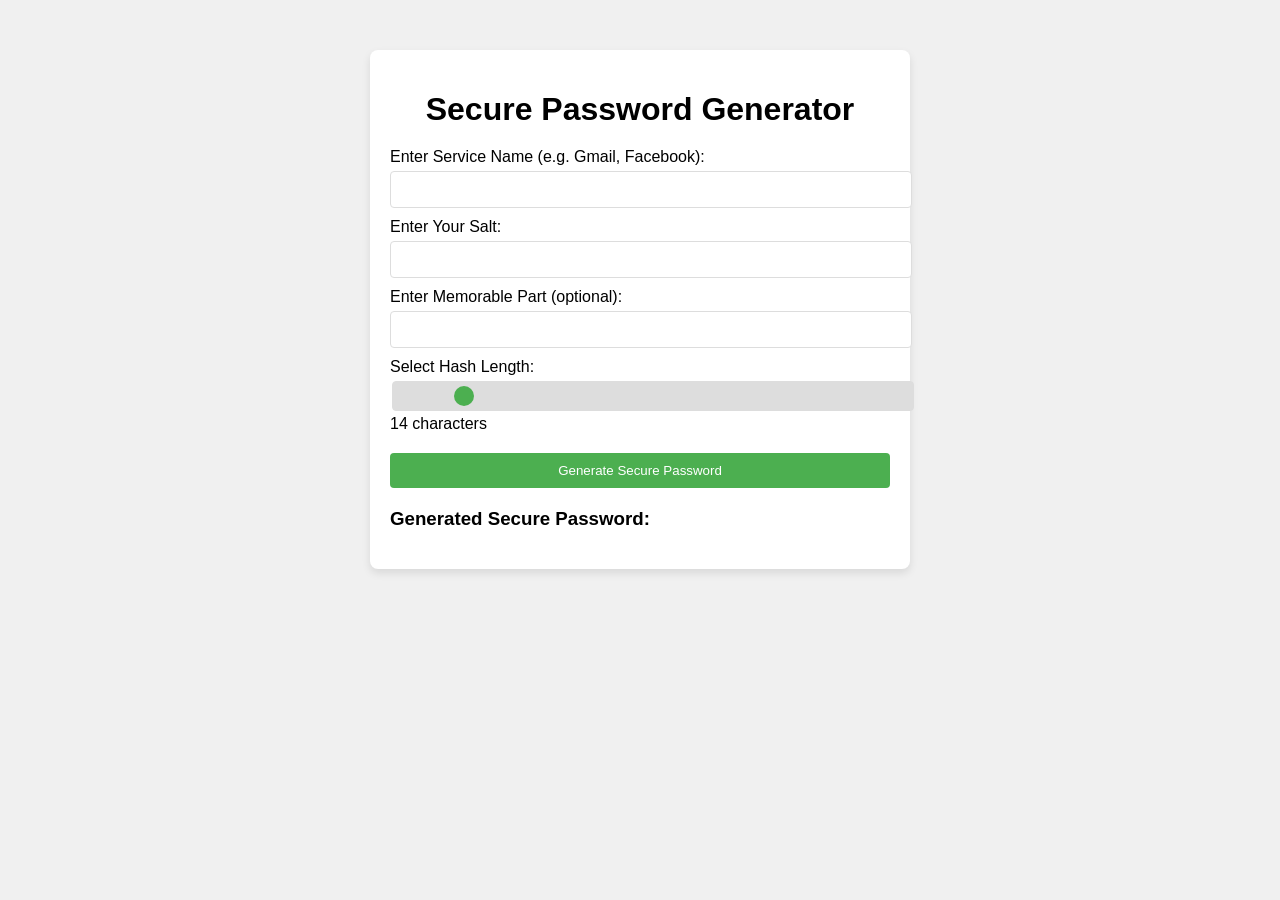
==== commit 43df853d: "pwd gen" ====
--- a/index.html
+++ b/index.html
@@ -1 +1,37 @@
-<!DOCTYPE html><html lang="ru"><head><meta charset="UTF-8"><meta name="viewport" content="width=device-width,initial-scale=1"><meta http-equiv="X-UA-Compatible" content="ie=edge"><title>Portfolio</title><meta name="title" content="Мое портфолио"><meta name="description" content="Здесь вы сможете ознакомиться с моими работами и узнать больше обо мне"><!-- Open Graph / Facebook --><meta property="og:type" content="website"><meta property="og:url" content="https://metatags.io/"><meta property="og:title" content="Мое портфолио"><meta property="og:description" content="Здесь вы сможете ознакомиться с моими работами и узнать больше обо мне"><meta property="og:image" content="https://metatags.io/assets/meta-tags-16a33a6a8531e519cc0936fbba0ad904e52d35f34a46c97a2c9f6f7dd7d336f2.png"><!-- Twitter --><meta property="twitter:card" content="summary_large_image"><meta property="twitter:url" content="https://metatags.io/"><meta property="twitter:title" content="Мое портфолио"><meta property="twitter:description" content="Здесь вы сможете ознакомиться с моими работами и узнать больше обо мне"><meta property="twitter:image" content="https://metatags.io/assets/meta-tags-16a33a6a8531e519cc0936fbba0ad904e52d35f34a46c97a2c9f6f7dd7d336f2.png"><!-- Favicon  --><link rel="apple-touch-icon" sizes="57x57" href="icons/favicon//apple-icon-57x57.png"><link rel="apple-touch-icon" sizes="60x60" href="icons/favicon//apple-icon-60x60.png"><link rel="apple-touch-icon" sizes="72x72" href="icons/favicon//apple-icon-72x72.png"><link rel="apple-touch-icon" sizes="76x76" href="icons/favicon//apple-icon-76x76.png"><link rel="apple-touch-icon" sizes="114x114" href="icons/favicon//apple-icon-114x114.png"><link rel="apple-touch-icon" sizes="120x120" href="icons/favicon//apple-icon-120x120.png"><link rel="apple-touch-icon" sizes="144x144" href="icons/favicon//apple-icon-144x144.png"><link rel="apple-touch-icon" sizes="152x152" href="icons/favicon//apple-icon-152x152.png"><link rel="apple-touch-icon" sizes="180x180" href="icons/favicon//apple-icon-180x180.png"><link rel="icon" type="image/png" sizes="192x192" href="icons/favicon//android-icon-192x192.png"><link rel="icon" type="image/png" sizes="32x32" href="icons/favicon//favicon-32x32.png"><link rel="icon" type="image/png" sizes="96x96" href="icons/favicon//favicon-96x96.png"><link rel="icon" type="image/png" sizes="16x16" href="icons/favicon//favicon-16x16.png"><link rel="manifest" href="icons/favicon//manifest.json"><meta name="msapplication-TileColor" content="#ffffff"><meta name="msapplication-TileImage" content="icons/favicon//ms-icon-144x144.png"><meta name="theme-color" content="#ffffff"><link rel="stylesheet" href="css/style.min.css"></head><body><aside class="sidepanel wow animate__animated animate__fadeIn"><div class="sidepanel__text">Социальные сети</div><div class="sidepanel__divider"></div><a target="_blank" href="https://github.com/mikloukho" class="sidepanel__link"><svg width="21" height="20" viewBox="0 0 21 20" fill="none" xmlns="http://www.w3.org/2000/svg"><path d="M10.5 0.499512C4.975 0.499512 0.5 4.86119 0.5 10.2406C0.5 14.5453 3.365 18.1957 7.3375 19.4827C7.8375 19.5744 8.02083 19.2729 8.02083 19.0143C8.02083 18.783 8.0125 18.1701 8.00833 17.358C5.22667 17.9454 4.64 16.0512 4.64 16.0512C4.185 14.9269 3.5275 14.6262 3.5275 14.6262C2.62167 14.0224 3.5975 14.0347 3.5975 14.0347C4.60167 14.1025 5.12917 15.0384 5.12917 15.0384C6.02083 16.5278 7.47 16.0975 8.04167 15.8488C8.13167 15.2185 8.38917 14.7898 8.675 14.5461C6.45417 14.3024 4.12 13.4648 4.12 9.73255C4.12 8.66939 4.5075 7.80036 5.14917 7.11885C5.03667 6.87268 4.69917 5.88221 5.23667 4.54067C5.23667 4.54067 6.07417 4.27963 7.98667 5.53939C8.78667 5.32296 9.63667 5.21557 10.4867 5.21062C11.3367 5.21557 12.1867 5.32296 12.9867 5.53939C14.8867 4.27963 15.7242 4.54067 15.7242 4.54067C16.2617 5.88221 15.9242 6.87268 15.8242 7.11885C16.4617 7.80036 16.8492 8.66939 16.8492 9.73255C16.8492 13.4747 14.5117 14.2983 12.2867 14.5378C12.6367 14.8303 12.9617 15.4275 12.9617 16.3403C12.9617 17.6439 12.9492 18.6913 12.9492 19.0077C12.9492 19.263 13.1242 19.5678 13.6367 19.4703C17.6375 18.1916 20.5 14.5386 20.5 10.2406C20.5 4.86119 16.0225 0.499512 10.5 0.499512Z" fill="#ffffff"/></svg> </a><a target="_blank" href="https://www.instagram.com/mikloukho/" class="sidepanel__link"><svg width="20" height="20" viewBox="0 0 20 20" fill="none" xmlns="http://www.w3.org/2000/svg"><path d="M13.75 0H6.25C2.79875 0 0 2.79875 0 6.25V13.75C0 17.2013 2.79875 20 6.25 20H13.75C17.2013 20 20 17.2013 20 13.75V6.25C20 2.79875 17.2013 0 13.75 0ZM18.125 13.75C18.125 16.1625 16.1625 18.125 13.75 18.125H6.25C3.8375 18.125 1.875 16.1625 1.875 13.75V6.25C1.875 3.8375 3.8375 1.875 6.25 1.875H13.75C16.1625 1.875 18.125 3.8375 18.125 6.25V13.75Z" fill="#ffffff"/><path d="M10 5C7.23875 5 5 7.23875 5 10C5 12.7613 7.23875 15 10 15C12.7613 15 15 12.7613 15 10C15 7.23875 12.7613 5 10 5ZM10 13.125C8.2775 13.125 6.875 11.7225 6.875 10C6.875 8.27625 8.2775 6.875 10 6.875C11.7225 6.875 13.125 8.27625 13.125 10C13.125 11.7225 11.7225 13.125 10 13.125Z" fill="#ffffff"/><path d="M15.375 5.29123C15.7429 5.29123 16.0412 4.99295 16.0412 4.62499C16.0412 4.25703 15.7429 3.95874 15.375 3.95874C15.007 3.95874 14.7087 4.25703 14.7087 4.62499C14.7087 4.99295 15.007 5.29123 15.375 5.29123Z" fill="#ffffff"/></svg> </a><a target="_blank" href="https://www.facebook.com/mikloukho/" class="sidepanel__link"><svg width="20" height="20" viewBox="0 0 20 20" fill="none" xmlns="http://www.w3.org/2000/svg"><path d="M17.0703 0H2.92969C1.31439 0 0 1.31439 0 2.92969V17.0703C0 18.6856 1.31439 20 2.92969 20H8.82812V12.9297H6.48438V9.41406H8.82812V7.03125C8.82812 5.09262 10.4051 3.51562 12.3438 3.51562H15.8984V7.03125H12.3438V9.41406H15.8984L15.3125 12.9297H12.3438V20H17.0703C18.6856 20 20 18.6856 20 17.0703V2.92969C20 1.31439 18.6856 0 17.0703 0Z" fill="#ffffff"/></svg></a></aside><aside class="menu"><div class="menu__block"><nav class="menu__list"><ul><li class="menu__item"><a href="#about" class="menu__link">ПРО МЕНЯ</a></li><li class="menu__item"><a href="#resume" class="menu__link">МОЙ ОПЫТ</a></li><li class="menu__item"><a href="#stack" class="menu__link">МОИ НАВЫКИ</a></li><li class="menu__item"><a href="#portfolio" class="menu__link">МОИ РАБОТЫ</a></li><li class="menu__item"><a href="#price" class="menu__link">ПРАЙС-ЛИСТ</a></li><li class="menu__item"><a href="#contacts" class="menu__link">КОНТАКТЫ</a></li></ul></nav><div class="menu__social"><a target="_blank" href="https://github.com/mikloukho"><svg width="20" height="19" viewBox="0 0 20 19" fill="none" xmlns="http://www.w3.org/2000/svg"><path d="M10 0C4.475 0 0 4.36167 0 9.74107C0 14.0457 2.865 17.6962 6.8375 18.9832C7.3375 19.0749 7.52083 18.7734 7.52083 18.5148C7.52083 18.2835 7.5125 17.6706 7.50833 16.8585C4.72667 17.4459 4.14 15.5517 4.14 15.5517C3.685 14.4274 3.0275 14.1267 3.0275 14.1267C2.12167 13.5228 3.0975 13.5352 3.0975 13.5352C4.10167 13.603 4.62917 14.5389 4.62917 14.5389C5.52083 16.0283 6.97 15.5979 7.54167 15.3493C7.63167 14.719 7.88917 14.2903 8.175 14.0466C5.95417 13.8029 3.62 12.9652 3.62 9.23304C3.62 8.16988 4.0075 7.30085 4.64917 6.61934C4.53667 6.37317 4.19917 5.3827 4.73667 4.04116C4.73667 4.04116 5.57417 3.78012 7.48667 5.03988C8.28667 4.82345 9.13667 4.71606 9.98667 4.7111C10.8367 4.71606 11.6867 4.82345 12.4867 5.03988C14.3867 3.78012 15.2242 4.04116 15.2242 4.04116C15.7617 5.3827 15.4242 6.37317 15.3242 6.61934C15.9617 7.30085 16.3492 8.16988 16.3492 9.23304C16.3492 12.9752 14.0117 13.7987 11.7867 14.0383C12.1367 14.3307 12.4617 14.928 12.4617 15.8408C12.4617 17.1444 12.4492 18.1918 12.4492 18.5082C12.4492 18.7635 12.6242 19.0683 13.1367 18.9708C17.1375 17.692 20 14.0391 20 9.74107C20 4.36167 15.5225 0 10 0Z" fill="#fff"/></svg> </a><a target="_blank" href="https://www.instagram.com/mikloukho/"><svg width="20" height="20" viewBox="0 0 20 20" fill="none" xmlns="http://www.w3.org/2000/svg"><path d="M13.7495 0L6.24951 0C2.79826 0 -0.000488281 2.79875 -0.000488281 6.25L-0.000488281 13.75C-0.000488281 17.2013 2.79826 20 6.24951 20L13.7495 20C17.2008 20 19.9995 17.2013 19.9995 13.75L19.9995 6.25C19.9995 2.79875 17.2008 0 13.7495 0ZM18.1245 13.75C18.1245 16.1625 16.162 18.125 13.7495 18.125L6.24951 18.125C3.83701 18.125 1.87451 16.1625 1.87451 13.75L1.87451 6.25C1.87451 3.8375 3.83701 1.875 6.24951 1.875L13.7495 1.875C16.162 1.875 18.1245 3.8375 18.1245 6.25L18.1245 13.75Z" fill="#fff"/><path d="M9.99951 5C7.23826 5 4.99951 7.23875 4.99951 10C4.99951 12.7613 7.23826 15 9.99951 15C12.7608 15 14.9995 12.7613 14.9995 10C14.9995 7.23875 12.7608 5 9.99951 5ZM9.99951 13.125C8.27701 13.125 6.87451 11.7225 6.87451 10C6.87451 8.27625 8.27701 6.875 9.99951 6.875C11.722 6.875 13.1245 8.27625 13.1245 10C13.1245 11.7225 11.722 13.125 9.99951 13.125Z" fill="#fff"/><path d="M15.3745 5.29123C15.7425 5.29123 16.0408 4.99295 16.0408 4.62499C16.0408 4.25703 15.7425 3.95874 15.3745 3.95874C15.0065 3.95874 14.7083 4.25703 14.7083 4.62499C14.7083 4.99295 15.0065 5.29123 15.3745 5.29123Z" fill="#fff"/></svg> </a><a target="_blank" href="https://www.facebook.com/mikloukho/"><svg width="20" height="20" viewBox="0 0 20 20" fill="none" xmlns="http://www.w3.org/2000/svg"><path d="M17.0698 0L2.9292 0C1.3139 0 -0.000488281 1.31439 -0.000488281 2.92969L-0.000488281 17.0703C-0.000488281 18.6856 1.3139 20 2.9292 20L8.82764 20L8.82764 12.9297L6.48389 12.9297L6.48389 9.41406L8.82764 9.41406L8.82764 7.03125C8.82764 5.09262 10.4046 3.51563 12.3433 3.51563L15.8979 3.51563L15.8979 7.03125L12.3433 7.03125L12.3433 9.41406L15.8979 9.41406L15.312 12.9297L12.3433 12.9297L12.3433 20L17.0698 20C18.6851 20 19.9995 18.6856 19.9995 17.0703L19.9995 2.92969C19.9995 1.31439 18.6851 0 17.0698 0Z" fill="#fff"/></svg></a></div></div><div class="menu__overlay"></div></aside><section class="intro"><div class="hamburger wow animate__animated animate__fadeIn"><div id="menu-btn"><span class="icon"></span> <span class="text">MENU</span></div></div><div class="container wow animate__animated animate__fadeIn"><h1 class="title title--fz80">WEB DEVELOPER</h1><h2 class="title title--fz40 intro__subtitle">Mikhail Kolin</h2><div class="intro__descr">Привет! Меня зовут <span>Михаил</span> и я <span>Web-разработчик</span> из города Саранск</div><div class="intro__buttons"><a href="#portfolio" class="intro__link btn">Портфолио</a> <a href="#about" class="intro__link link">Про меня</a></div></div></section><section id="about" class="about"><div class="container"><div class="about__wrapper"><div class="about__photo wow animate__animated animate__fadeInLeft"><img src="./img/main_photo.jpg" alt="photo"></div><div class="about__descr wow animate__animated animate__fadeInRight"><h2 class="title title--fz16 about__title">Про меня</h2><div class="title about__subtitle">Меня зовут Михаил</div><div class="divider"></div><p class="about__text">Lorem ipsum dolor sit amet, consectetur adipiscing elit, sed do eiusmod tempor incididunt ut labore et dolore magna aliqua. Ut enim ad minim veniam, quis nostrud exercitation ullamco laboris nisi ut aliquip ex ea commodo consequat. Duis aute irure dolor in reprehenderit in voluptate velit esse cillum dolore eu fugiat nulla pariatur. Excepteur sint occaecat cupidatat non proident, sunt in culpa qui officia deserunt mollit anim id est laborum</p></div><div class="about__skills wow animate__animated animate__fadeInRight"><div class="about__skills-item"><div class="about__skills-circle"><img src="./icons/about_me/web_development.svg" alt="web-dev"></div><div><div class="title title--fz14">Web-разработка</div><p class="about__skills-text">Lorem ipsum dolor sit amet, consectetur adipiscing elit, sed do eiusmod tempor incididunt ut labore et dolore magna aliqua.</p></div></div><div class="about__skills-item"><div class="about__skills-circle"><img src="./icons/about_me/mobile_dev.svg" alt="mobile-dev"></div><div><div class="title title--fz14">Разработка приложений</div><p class="about__skills-text">Lorem ipsum dolor sit amet, consectetur adipiscing elit, sed do eiusmod tempor incididunt ut labore et dolore magna aliqua.</p></div></div><div class="about__skills-item"><div class="about__skills-circle"><img src="./icons/about_me/design.svg" alt="design"></div><div><div class="title title--fz14">UI/UX Design</div><p class="about__skills-text">Lorem ipsum dolor sit amet, consectetur adipiscing elit, sed do eiusmod tempor incididunt ut labore et dolore magna aliqua.</p></div></div></div></div></div></section><section id="resume" class="resume"><div class="container"><h2 class="title title--fz16 title__section-title wow animate__animated animate__fadeInDown">Опыт</h2><div class="title title__section-subtitle wow animate__animated animate__fadeInDown">Чем я буду полезен</div><div class="divider wow animate__animated animate__fadeInDown"></div><div class="resume__wrapper"><div class="resume__row wow animate__animated animate__fadeInLeft"><h3 class="title title--fz20 resume__row-title">Образование</h3><ul class="resume__list"><li class="resume__unit"><div class="resume__item"><div class="resume__item-head"><div class="resume__item-icon"><img src="./icons/experience/university.svg" alt="university"></div><h4 class="title title--fz14">Kokoc Group School</h4><div class="resume__item-text">Курс по основам frontend и backend разработки</div></div><p class="resume__item-descr">Lorem ipsum dolor sit amet, consectetur adipiscing elit, sed do eiusmod tempor incididunt ut labore et dolore magna aliqua.Lorem ipsum dolor sit amet, consectetur adipiscing elit, sed do eiusmo.</p></div></li><li class="resume__unit"><div class="resume__item"><div class="resume__item-head"><div class="resume__item-icon"><img src="./icons/experience/courses.svg" alt="diplom"></div><h4 class="title title--fz14">Udemy</h4><div class="resume__item-text">Курсы по Web-разработке</div></div><p class="resume__item-descr">Lorem ipsum dolor sit amet, consectetur adipiscing elit, sed do eiusmod tempor incididunt ut labore et dolore magna aliqua.Lorem ipsum dolor sit amet, consectetur adipiscing elit, sed do eiusmo.</p></div></li><li class="resume__unit"><div class="resume__item"><div class="resume__item-head"><div class="resume__item-icon"><img src="./icons/experience/designer.svg" alt="pc"></div><h4 class="title title--fz14">Learn JavaScript</h4><div class="resume__item-text">Курсы по JavaScript</div></div><p class="resume__item-descr">Lorem ipsum dolor sit amet, consectetur adipiscing elit, sed do eiusmod tempor incididunt ut labore et dolore magna aliqua.Lorem ipsum dolor sit amet, consectetur adipiscing elit, sed do eiusmo.</p></div></li></ul></div><div class="resume__row wow animate__animated animate__fadeInRight"><h3 class="title title--fz20 resume__row-title">Опыт работы</h3><ul class="resume__list"><li class="resume__unit"><div class="resume__item"><div class="resume__item-head"><div class="resume__item-icon"><img src="./icons/experience/developer.svg" alt="developer"></div><h4 class="title title--fz14">Front-End Developer</h4><div class="resume__item-text">Freelance | (2021-н.в)</div></div><p class="resume__item-descr">Lorem ipsum dolor sit amet, consectetur adipiscing elit, sed do eiusmod tempor incididunt ut labore et dolore magna aliqua.Lorem ipsum dolor sit amet, consectetur adipiscing elit, sed do eiusmo.</p></div></li><li class="resume__unit"><div class="resume__item"><div class="resume__item-head"><div class="resume__item-icon"><img src="./icons/experience/developer.svg" alt="developer"></div><h4 class="title title--fz14">Front-End Developer</h4><div class="resume__item-text">Тут могла быть ваша компания | (2021-н.в)</div></div><p class="resume__item-descr">Lorem ipsum dolor sit amet, consectetur adipiscing elit, sed do eiusmod tempor incididunt ut labore et dolore magna aliqua.Lorem ipsum dolor sit amet, consectetur adipiscing elit, sed do eiusmo.</p></div></li></ul></div></div></div></section><section id="stack" class="stack"><div class="container"><h2 class="title title--fz16 title__section-title wow animate__animated animate__fadeInDown">Навыки</h2><div class="title title__section-subtitle wow animate__animated animate__fadeInDown">Что я использую в работе</div><div class="divider wow animate__animated animate__fadeInDown"></div><div class="stack__wrapper wow animate__animated animate__fadeInUp"><div class="stack__item"><div class="stack__img"><img src="./icons/skills/html5.svg" alt="" class="stack__pic"></div><h3 class="title title--fz14 stack__name">HTML5</h3><p class="stack__descr">Именно он создает каркас вашего сайта или приложения, а пятая версия позволит мне создавать более SEO-оптимизированную структуру вашего продукта</p></div><div class="stack__item"><div class="stack__img"><img src="./icons/skills/css3.svg" alt="" class="stack__pic"></div><h3 class="title title--fz14 stack__name">CSS3</h3><p class="stack__descr">Этот язык стилей позволяет мне создавать абсолютно любой внешний вид вашего сайта или приложения. Все ограничивается только вашей фантазией!</p></div><div class="stack__item"><div class="stack__img"><img src="./icons/skills/js.svg" alt="" class="stack__pic"></div><h3 class="title title--fz14 stack__name">Java Script</h3><p class="stack__descr">Этот язык программирования позволяет оживить все что угодно: слайдеры, окна, подсказки, вкладки, получение данных от сервера и многое другое</p></div><div class="stack__item"><div class="stack__img"><img src="./icons/skills/jquery.svg" alt="" class="stack__pic"></div><h3 class="title title--fz14 stack__name">Jquery</h3><p class="stack__descr">Библиотека Jquery позволит ускорить разработку. Без необходимости интегрировать в проект мы её не будем, но навык работы с ней присутствует</p></div><div class="stack__item"><div class="stack__img"><img src="./icons/skills/react.svg" alt="" class="stack__pic"></div><h3 class="title title--fz14 stack__name">React</h3><p class="stack__descr">Эта библиотека позволяет создавать web-приложения. Мы можем создать максимально интерактивный продукт именно под ваши цели</p></div><div class="stack__item"><div class="stack__img"><img src="./icons/skills/node.js.svg" alt="" class="stack__pic"></div><h3 class="title title--fz14 stack__name">Node.js</h3><p class="stack__descr">Эта платформа позволяет создавать бэкенд для вашего продукта - “мозги”, которые будут выполнять действия, которые пользователь не видит</p></div><div class="stack__item"><div class="stack__img"><img src="./icons/skills/mongo.db.svg" alt="" class="stack__pic"></div><h3 class="title title--fz14 stack__name">Mongo.db</h3><p class="stack__descr">Это нереляционная база данных, которая будет хранить данные вашего сайта или приложения</p></div></div><div class="stack__raiting wow animate__animated animate__fadeIn"><div class="stack__raiting-item"><div class="stack__raiting-name">Soft Skills</div><div class="stack__raiting-val" data-procent="80"></div><div class="stack__raiting-level"><div class="stack__raiting-progress"></div></div></div><div class="stack__raiting-item"><div class="stack__raiting-name">Желание развиватся</div><div class="stack__raiting-val" data-procent="100"></div><div class="stack__raiting-level"><div class="stack__raiting-progress"></div></div></div><div class="stack__raiting-item"><div class="stack__raiting-name">Hard Skills</div><div class="stack__raiting-val" data-procent="51"></div><div class="stack__raiting-level"><div class="stack__raiting-progress"></div></div></div></div></div></section><section id="portfolio" class="portfolio"><div class="container"><h2 class="title title--fz16 title__section-title wow animate__animated animate__fadeInDown">Портфолио</h2><div class="title title__section-subtitle wow animate__animated animate__fadeInDown">Мои работы</div><div class="divider wow animate__animated animate__fadeInDown"></div><div class="portfolio__wrapper wow animate__animated animate__fadeInUp"><a href="./works/Uber" target="_blank" class="portfolio__item"><img src="./img/works/uber.jpg" alt="uber" class="portfolio__pic"> </a><a href="./works/Pulse" target="_blank" class="portfolio__item"><img src="./img/works/pulse.jpg" alt="pulse" class="portfolio__pic"> </a><a href="./works/provodnik" target="_blank" class="portfolio__item"><img src="./img/works/ali.jpg" alt="bread" class="portfolio__pic"> </a><a href="./works/Hungry" target="_blank" class="portfolio__item"><img src="./img/works/hunger.jpg" alt="plans" class="portfolio__pic"> </a><a href="./works/Films" target="_blank" class="portfolio__item"><img src="./img/works/ipad.jpg" alt="ipad" class="portfolio__pic"> </a><a href="http://n90266lv.beget.tech/" target="_blank" class="portfolio__item"><img src="./img/works/mac.jpg" alt="mac" class="portfolio__pic"></a></div></div></section><section id="price" class="price"><div class="container"><h2 class="title title--fz16 title__section-title wow animate__animated animate__fadeInDown">Прайс-лист</h2><div class="divider wow animate__animated animate__fadeInDown"></div><div class="price__wrapper wow animate__animated animate__fadeInUp"><div class="price__item"><div class="price__name">Landing-page</div><div class="price__val">от 8000 руб.</div><div class="price__descr">Одностраничный сайт для презентации услуг/товаров/...</div></div><div class="price__item"><div class="price__name">Корпоративный сайт</div><div class="price__val">от 20000 руб.</div><div class="price__descr">Сайт для вашего бизнеса или компании</div></div><div class="price__item"><div class="price__name">Интернет-магазин</div><div class="price__val">от 30000 руб.</div><div class="price__descr">Инструмент для ваших продаж в сети</div></div><div class="price__item"><div class="price__name">Дизайн</div><div class="price__val">Индивидуально</div><div class="price__descr">Создам дизайн для вашего сайта/приложения...</div></div></div></div></section><section id="contacts" class="contacts"><div class="container"><div class="contacts__wrapper"><div class="contacts__photo wow animate__animated animate__fadeInLeft"><img src="./img/main_photo.jpg" alt="photo" class="contacts__pic"></div><div class="contacts__content wow animate__animated animate__fadeInRight"><h2 class="title title--fz16 contacts__title">Контакты</h2><div class="title contacts__subtitle">Свяжитесь со мной</div><div class="divider"></div><div class="title title--fz14 contacts__text">Любым удобным для вас способом:</div><div class="contacts__social"><a target="_blank" href="https://www.facebook.com/mikloukho/" class="contacts__link"><img src="./icons/social/facebook.svg" alt="Facebook"></a><a href="https://t.me/mikloukho" class="contacts__link"><img src="./icons/social/telegram.svg" alt="Telegram"></a><a target="_blank" href="https://www.instagram.com/mikloukho/" class="contacts__link"><img src="./icons/social/instagram.svg" alt="Instagram"></a></div><div class="title title--fz14 contacts__text">Или оставьте ваши данные и я сам вам напишу:</div><form action="#" class="contacts__form"><label for="name" class="contacts__input"><span class="contacts__descr">Ваше имя</span> <input required autocomplete="off" id="name" name="name" type="text"></label> <label for="email" class="contacts__input"><span class="contacts__descr">Ваша почта</span> <input required autocomplete="off" id="email" name="email" type="email"></label> <label for="message" class="contacts__input"><span class="contacts__descr">Ваше сообщение</span> <textarea autocomplete="off" id="message" name="message"></textarea></label><div class="contacts__triggers"><button class="btn btn--long">Отправить сообщение</button><div class="contacts__policy"><label for="checkbox"><input required id="checkbox" name="checkbox" type="checkbox"> <span>Я согласен(а) с <a href="./policy.html">политикой конфиденциальности</a></span></label></div></div></form></div></div></div></section><script src="js/wow.min.js"></script><script src="js/script.js"></script></body></html>
+<!DOCTYPE html>
+<html lang="en">
+<head>
+    <meta charset="UTF-8">
+    <meta name="viewport" content="width=device-width, initial-scale=1.0">
+    <title>Secure Password Generator</title>
+    <link rel="stylesheet" href="style.css">
+</head>
+<body>
+<div class="container">
+    <h1>Secure Password Generator</h1>
+    <form id="passwordForm" autocomplete="off">
+        <label for="service">Enter Service Name (e.g. Gmail, Facebook):</label>
+        <input type="text" id="service" required>
+
+        <label for="salt">Enter Your Salt:</label>
+        <input type="text" id="salt" required>
+
+        <label for="memorablePart">Enter Memorable Part (optional):</label>
+        <input type="text" id="memorablePart">
+
+        <label for="hashLength">Select Hash Length:</label>
+        <input type="range" id="hashLength" min="8" max="64" value="14">
+        <span id="hashLengthValue">14</span> characters
+
+        <button type="submit">Generate Secure Password</button>
+    </form>
+
+    <div id="result">
+        <h3>Generated Secure Password:</h3>
+        <p id="generatedPassword"></p>
+    </div>
+</div>
+
+<script src="script.js"></script>
+</body>
+</html>
--- a/style.css
+++ b/style.css
@@ -0,0 +1,88 @@
+body {
+    font-family: Arial, sans-serif;
+    background-color: #f0f0f0;
+    margin: 0;
+    padding: 0;
+}
+
+.container {
+    max-width: 500px;
+    margin: 50px auto;
+    padding: 20px;
+    background-color: white;
+    border-radius: 8px;
+    box-shadow: 0 4px 8px rgba(0, 0, 0, 0.1);
+}
+
+h1 {
+    text-align: center;
+    margin-bottom: 20px;
+}
+
+label {
+    display: block;
+    margin-top: 10px;
+}
+
+input {
+    width: 100%;
+    padding: 10px;
+    margin-top: 5px;
+    border: 1px solid #ddd;
+    border-radius: 4px;
+}
+
+button {
+    width: 100%;
+    padding: 10px;
+    margin-top: 20px;
+    background-color: #4CAF50;
+    color: white;
+    border: none;
+    border-radius: 4px;
+    cursor: pointer;
+}
+
+button:hover {
+    background-color: #45a049;
+}
+
+#result {
+    margin-top: 20px;
+}
+
+#generatedPassword {
+    font-weight: bold;
+    word-wrap: break-word;
+}
+
+input[type="range"] {
+    -webkit-appearance: none;
+    width: 100%;
+    height: 8px;
+    background: #ddd;
+    border-radius: 4px;
+    outline: none;
+    transition: background 0.3s;
+}
+
+input[type="range"]:hover {
+    background: #ccc;
+}
+
+input[type="range"]::-webkit-slider-thumb {
+    -webkit-appearance: none;
+    width: 20px;
+    height: 20px;
+    background: #4CAF50;
+    border-radius: 50%;
+    cursor: pointer;
+}
+
+input[type="range"]::-moz-range-thumb {
+    width: 20px;
+    height: 20px;
+    background: #4CAF50;
+    border-radius: 50%;
+    cursor: pointer;
+}
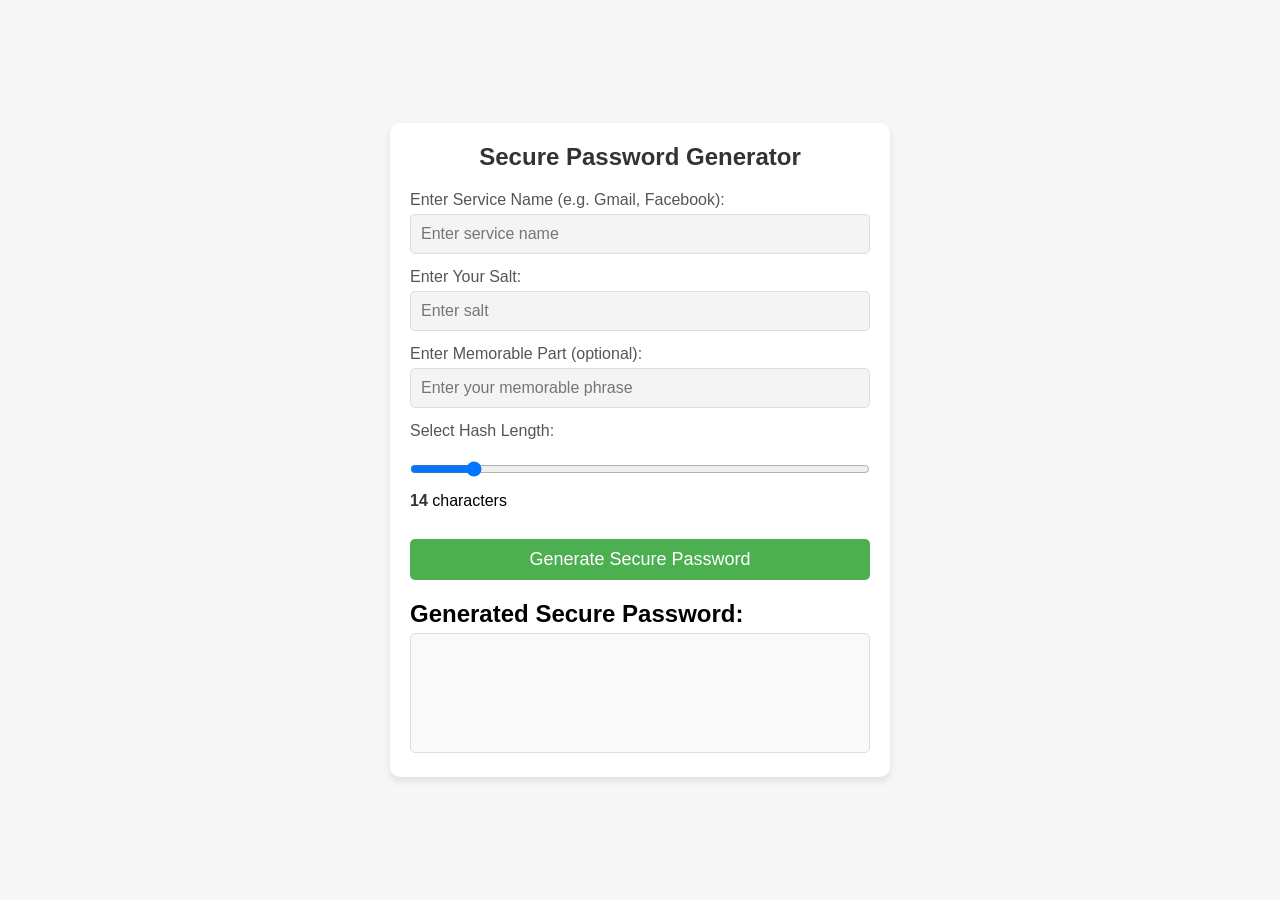
==== commit 5bfad974: "v0.1" ====
--- a/index.html
+++ b/index.html
@@ -9,26 +9,34 @@
 <body>
 <div class="container">
     <h1>Secure Password Generator</h1>
-    <form id="passwordForm" autocomplete="off">
-        <label for="service">Enter Service Name (e.g. Gmail, Facebook):</label>
-        <input type="text" id="service" required>
+    <form id="password-form" autocomplete="off">
+        <div>
+            <label for="service">Enter Service Name (e.g. Gmail, Facebook):</label>
+            <input type="text" id="service" placeholder="Enter service name" required>
+        </div>
+        <div>
+            <label for="salt">Enter Your Salt:</label>
+            <input type="text" id="salt" placeholder="Enter salt" required>
+        </div>
 
-        <label for="salt">Enter Your Salt:</label>
-        <input type="text" id="salt" required>
+        <div>
+            <label for="phrase">Enter Memorable Part (optional):</label>
+            <input type="text" id="phrase" placeholder="Enter your memorable phrase">
+        </div>
 
-        <label for="memorablePart">Enter Memorable Part (optional):</label>
-        <input type="text" id="memorablePart">
 
-        <label for="hashLength">Select Hash Length:</label>
-        <input type="range" id="hashLength" min="8" max="64" value="14">
-        <span id="hashLengthValue">14</span> characters
+        <div>
+            <label for="hash-length">Select Hash Length:</label>
+            <input type="range" id="hash-length" min="8" max="64" value="14">
+            <span id="hash-length-value">14</span> characters
+        </div>
 
         <button type="submit">Generate Secure Password</button>
     </form>
 
-    <div id="result">
-        <h3>Generated Secure Password:</h3>
-        <p id="generatedPassword"></p>
+    <div class="result">
+        <h2>Generated Secure Password:</h2>
+        <textarea id="generated-password" readonly></textarea>
     </div>
 </div>
 
--- a/style.css
+++ b/style.css
@@ -1,88 +1,88 @@
-body {
-    font-family: Arial, sans-serif;
-    background-color: #f0f0f0;
+* {
+    box-sizing: border-box;
     margin: 0;
     padding: 0;
 }
 
+body {
+    font-family: 'Arial', sans-serif;
+    background-color: #f7f7f7;
+    display: flex;
+    justify-content: center;
+    align-items: center;
+    height: 100vh;
+    margin: 0;
+}
+
 .container {
+    background-color: #fff;
+    padding: 20px;
+    border-radius: 10px;
+    box-shadow: 0 4px 8px rgba(0, 0, 0, 0.1);
+    width: 100%;
     max-width: 500px;
-    margin: 50px auto;
-    padding: 20px;
-    background-color: white;
-    border-radius: 8px;
-    box-shadow: 0 4px 8px rgba(0, 0, 0, 0.1);
 }
 
 h1 {
     text-align: center;
     margin-bottom: 20px;
+    font-size: 24px;
+    color: #333;
 }
 
 label {
-    display: block;
+    font-size: 16px;
+    margin-top: 10px;
+    color: #555;
+    margin-bottom: 10px;
+}
+
+input, button, textarea {
+    width: 100%;
+    padding: 10px;
+    margin-top: 5px;
+    font-size: 16px;
+    border-radius: 5px;
+    border: 1px solid #ddd;
+    background-color: #f4f4f4;
+}
+
+input[type="range"] {
+    width: 100%;
     margin-top: 10px;
 }
 
-input {
-    width: 100%;
-    padding: 10px;
-    margin-top: 5px;
-    border: 1px solid #ddd;
-    border-radius: 4px;
-}
-
 button {
-    width: 100%;
-    padding: 10px;
-    margin-top: 20px;
     background-color: #4CAF50;
     color: white;
+    font-size: 18px;
+    cursor: pointer;
     border: none;
-    border-radius: 4px;
-    cursor: pointer;
+    margin-top: 15px;
 }
 
 button:hover {
     background-color: #45a049;
 }
 
-#result {
+.result {
     margin-top: 20px;
 }
 
-#generatedPassword {
-    font-weight: bold;
-    word-wrap: break-word;
+textarea {
+    height: 120px;
+    resize: none;
+    background-color: #f9f9f9;
+    border: 1px solid #ddd;
+    font-family: monospace;
+    color: #333;
 }
 
-input[type="range"] {
-    -webkit-appearance: none;
-    width: 100%;
-    height: 8px;
-    background: #ddd;
-    border-radius: 4px;
-    outline: none;
-    transition: background 0.3s;
+#hash-length-value {
+    font-weight: bold;
+    color: #333;
 }
 
-input[type="range"]:hover {
-    background: #ccc;
-}
-
-input[type="range"]::-webkit-slider-thumb {
-    -webkit-appearance: none;
-    width: 20px;
-    height: 20px;
-    background: #4CAF50;
-    border-radius: 50%;
-    cursor: pointer;
-}
-
-input[type="range"]::-moz-range-thumb {
-    width: 20px;
-    height: 20px;
-    background: #4CAF50;
-    border-radius: 50%;
-    cursor: pointer;
-}
+#password-form div {
+    margin-bottom: 14px;
+}
